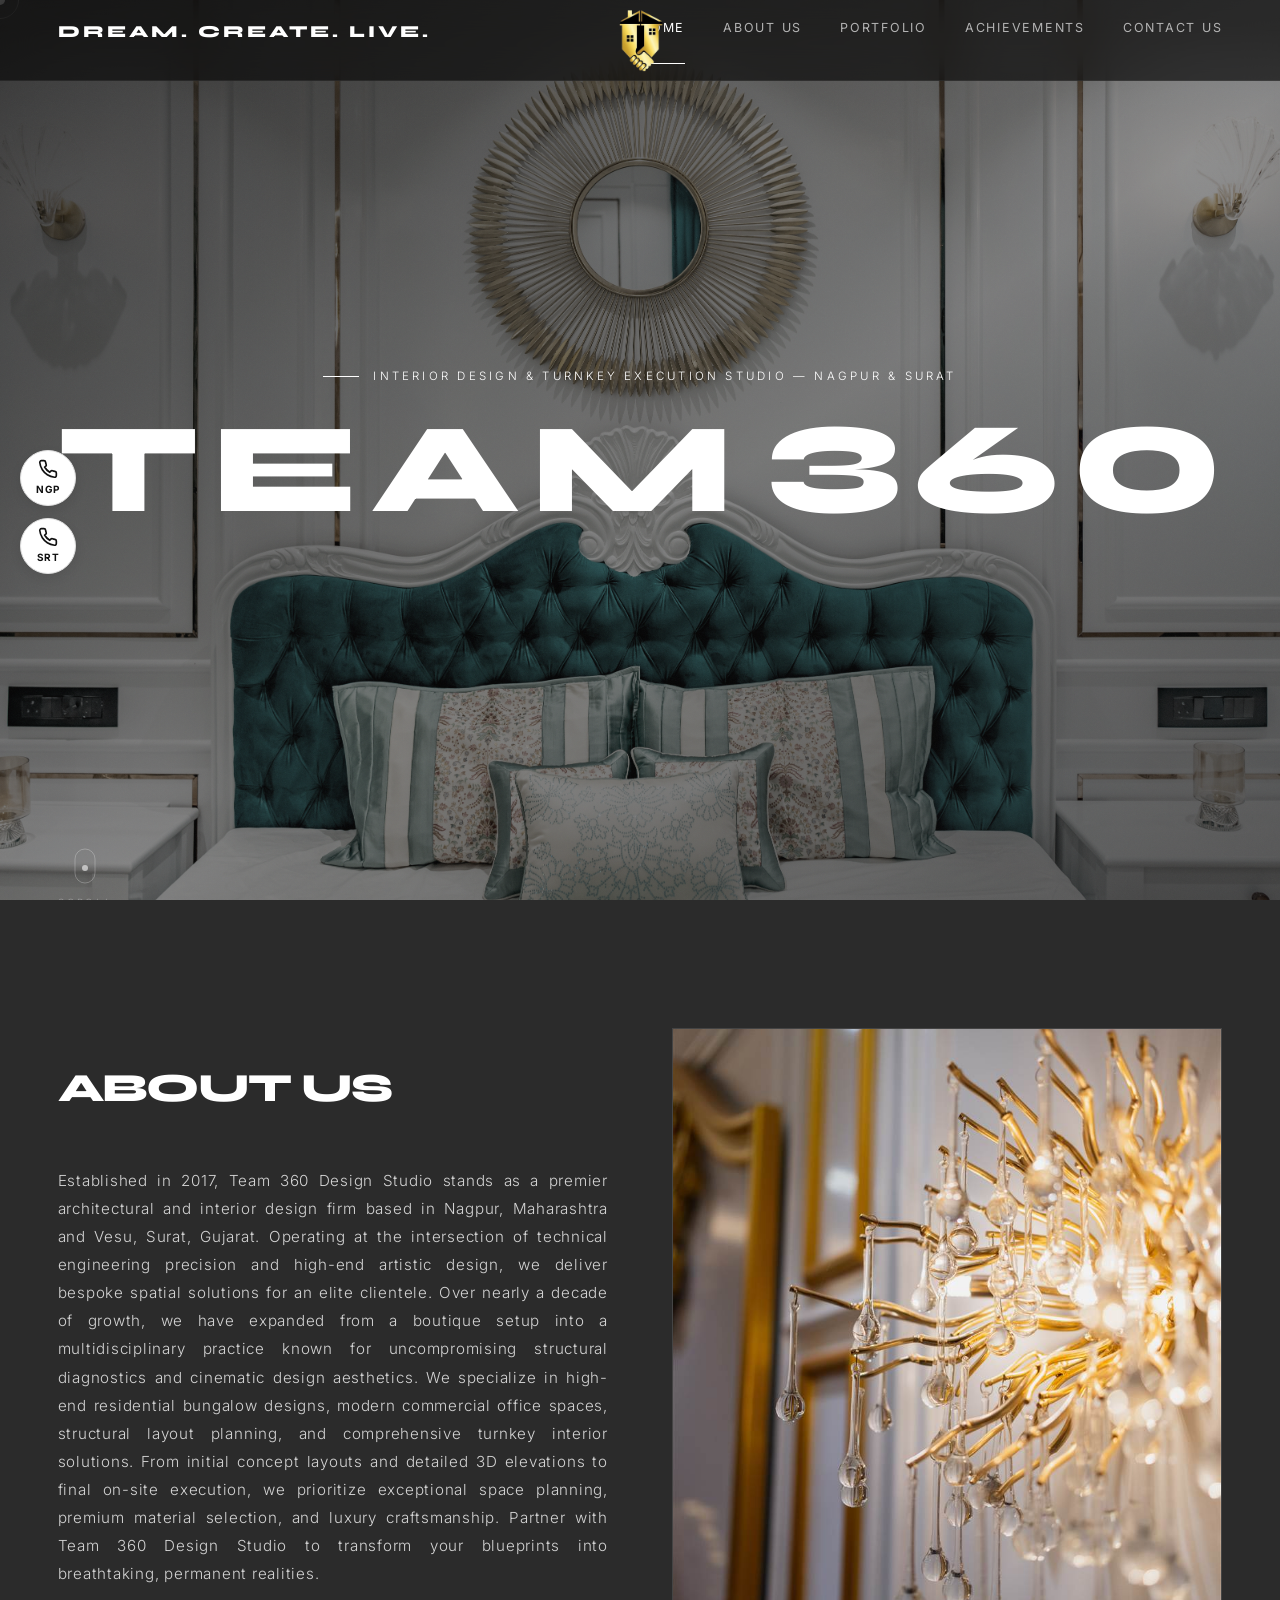
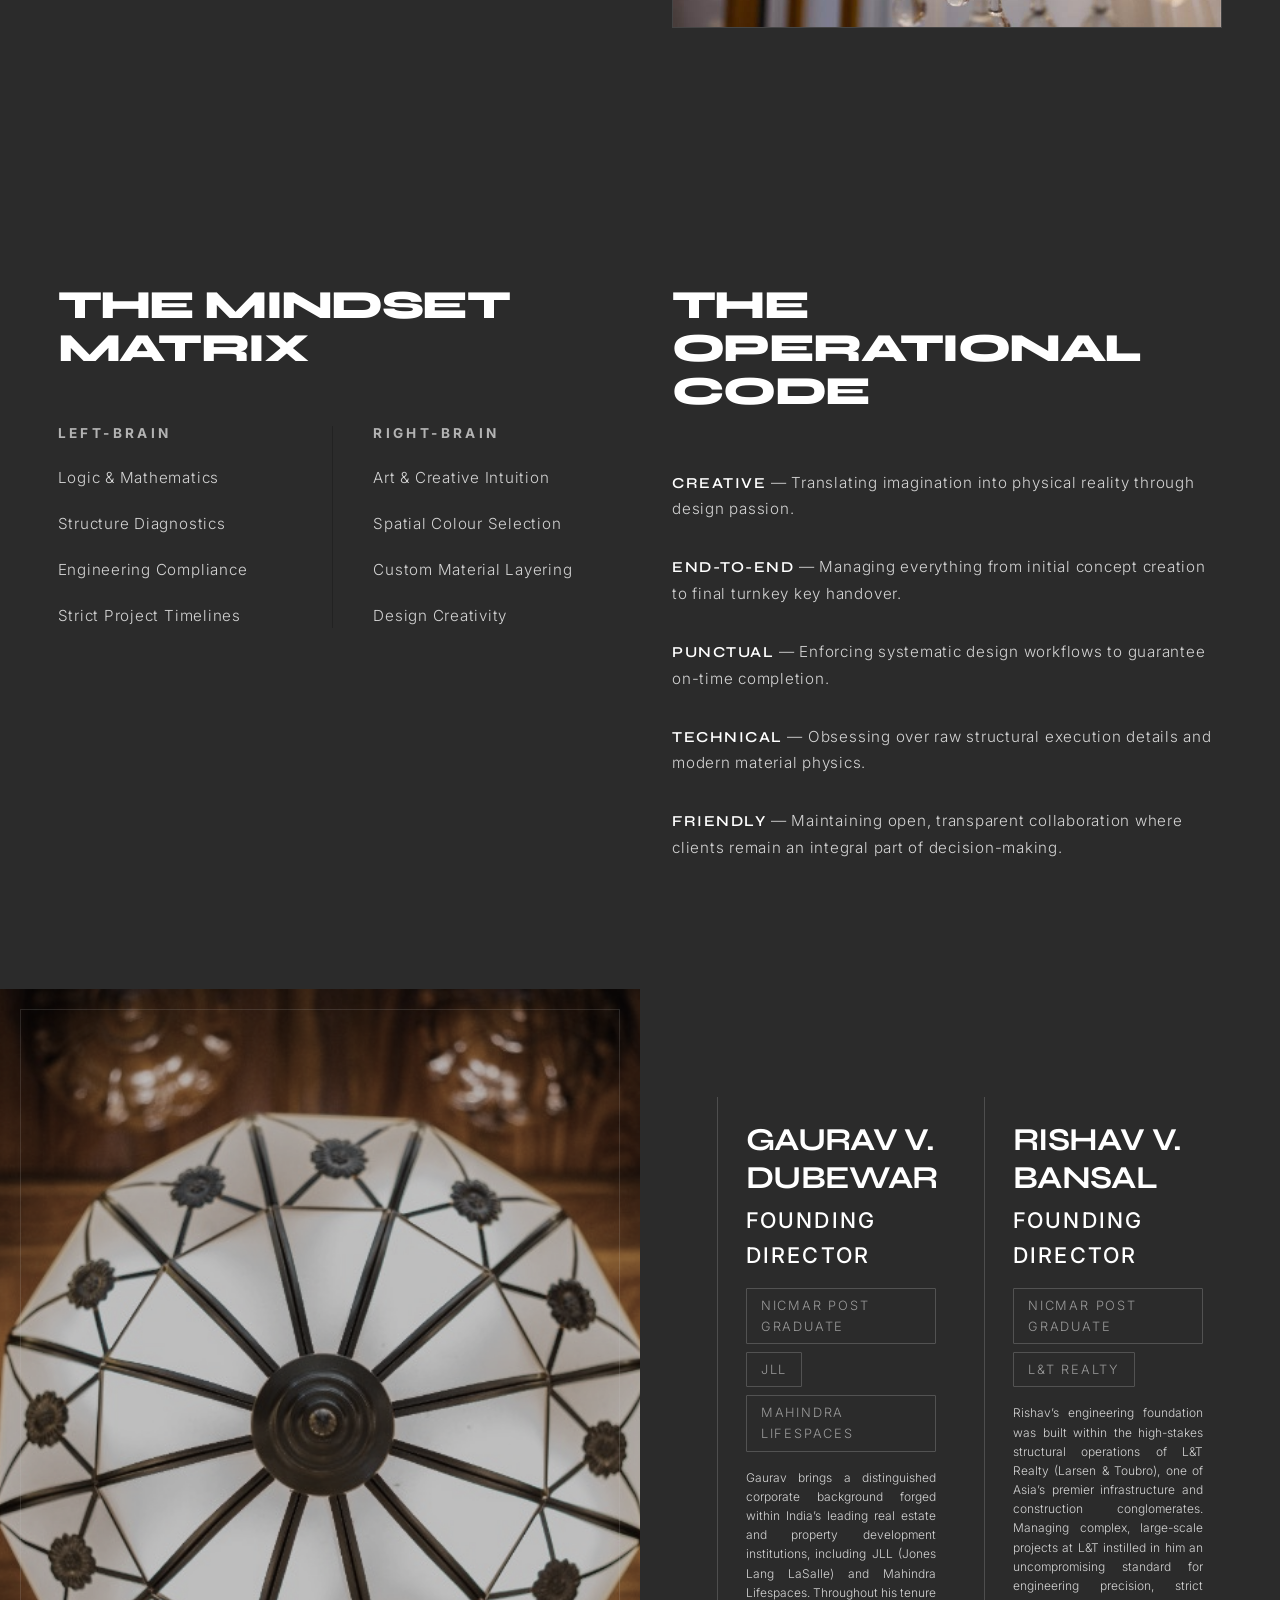
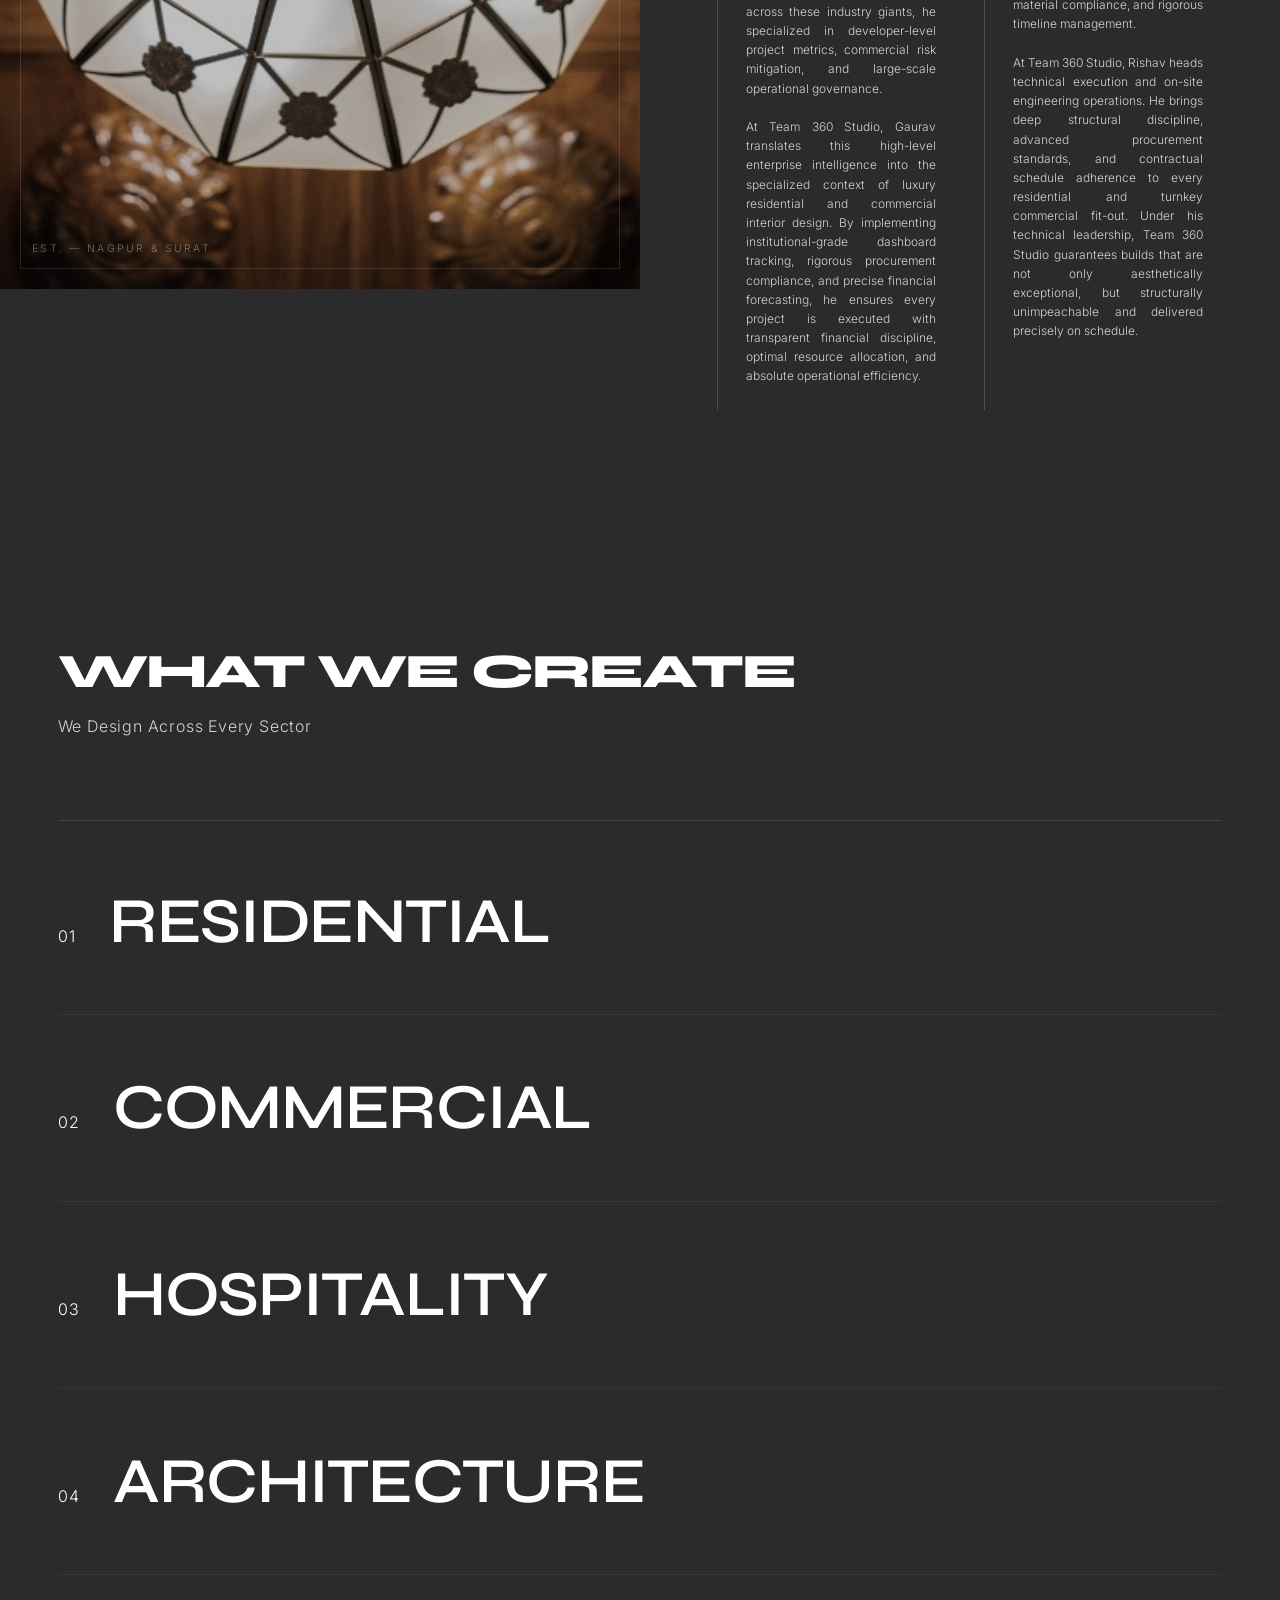
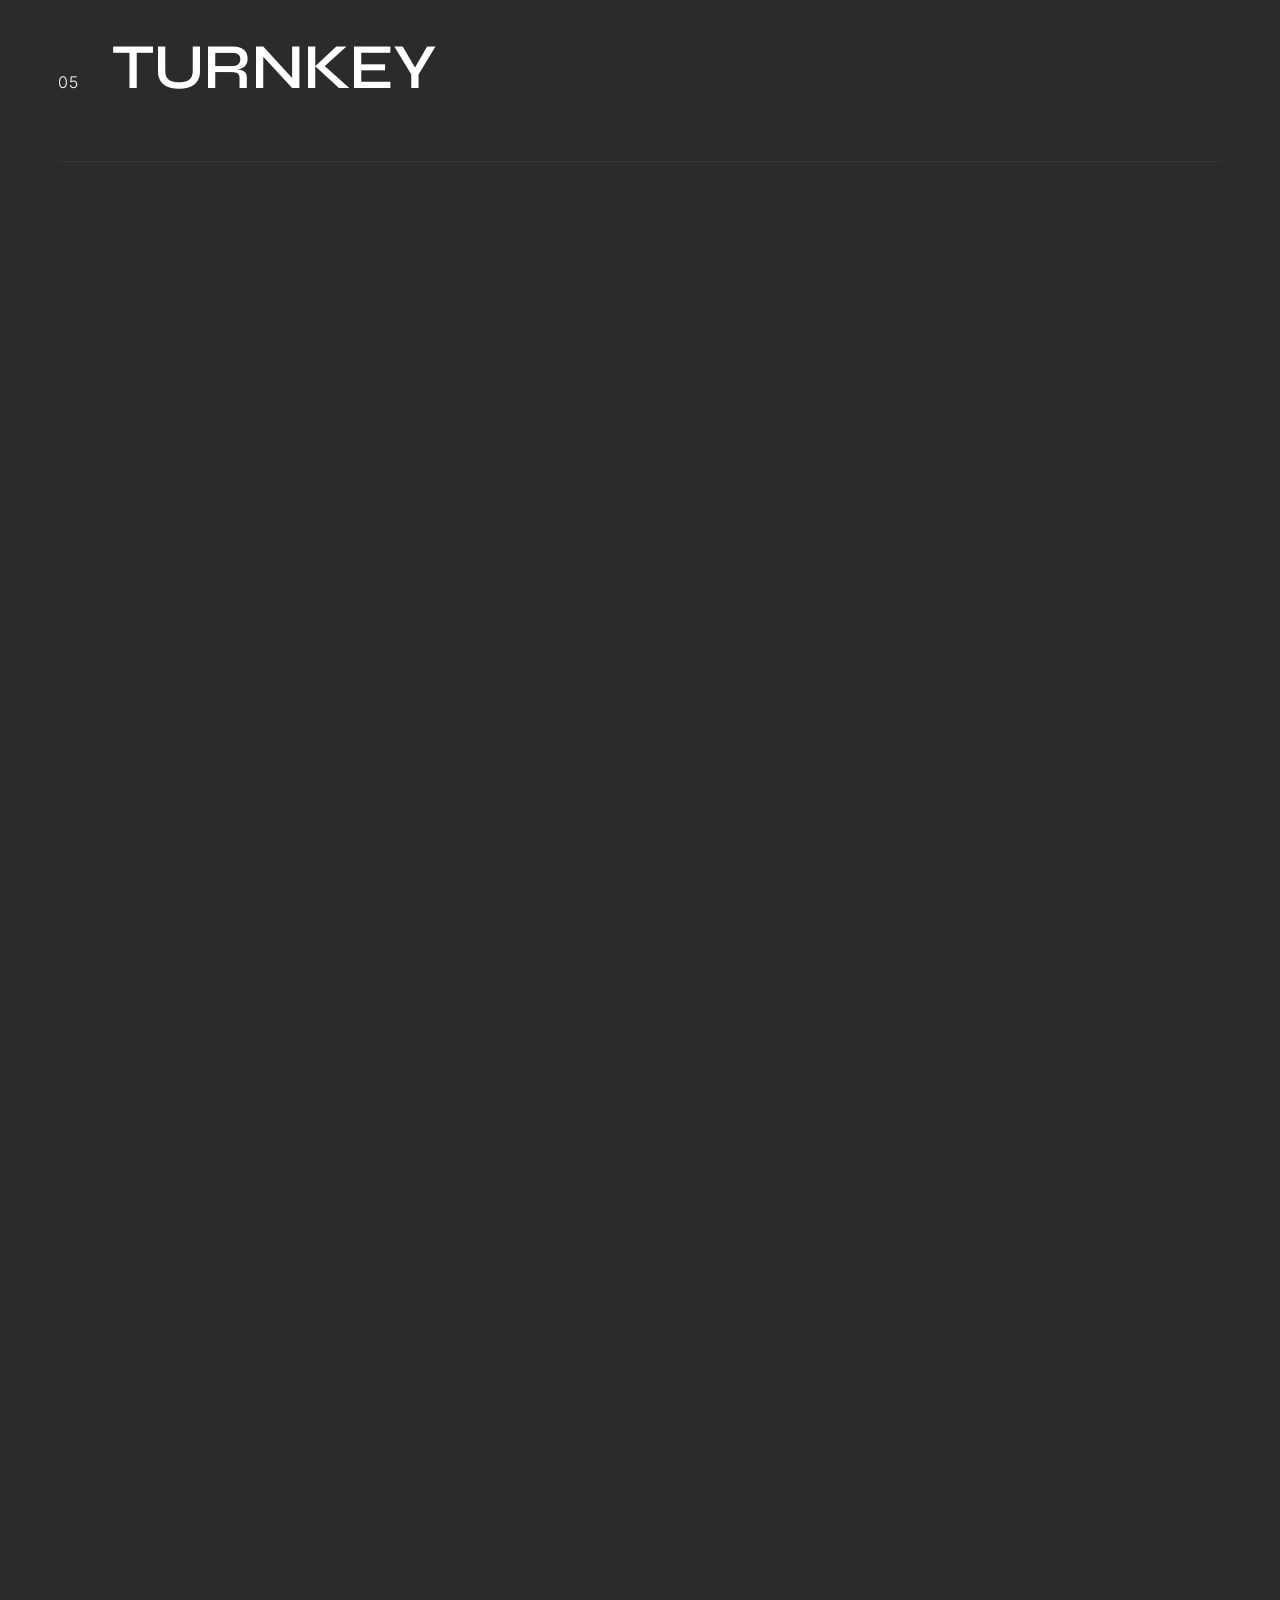
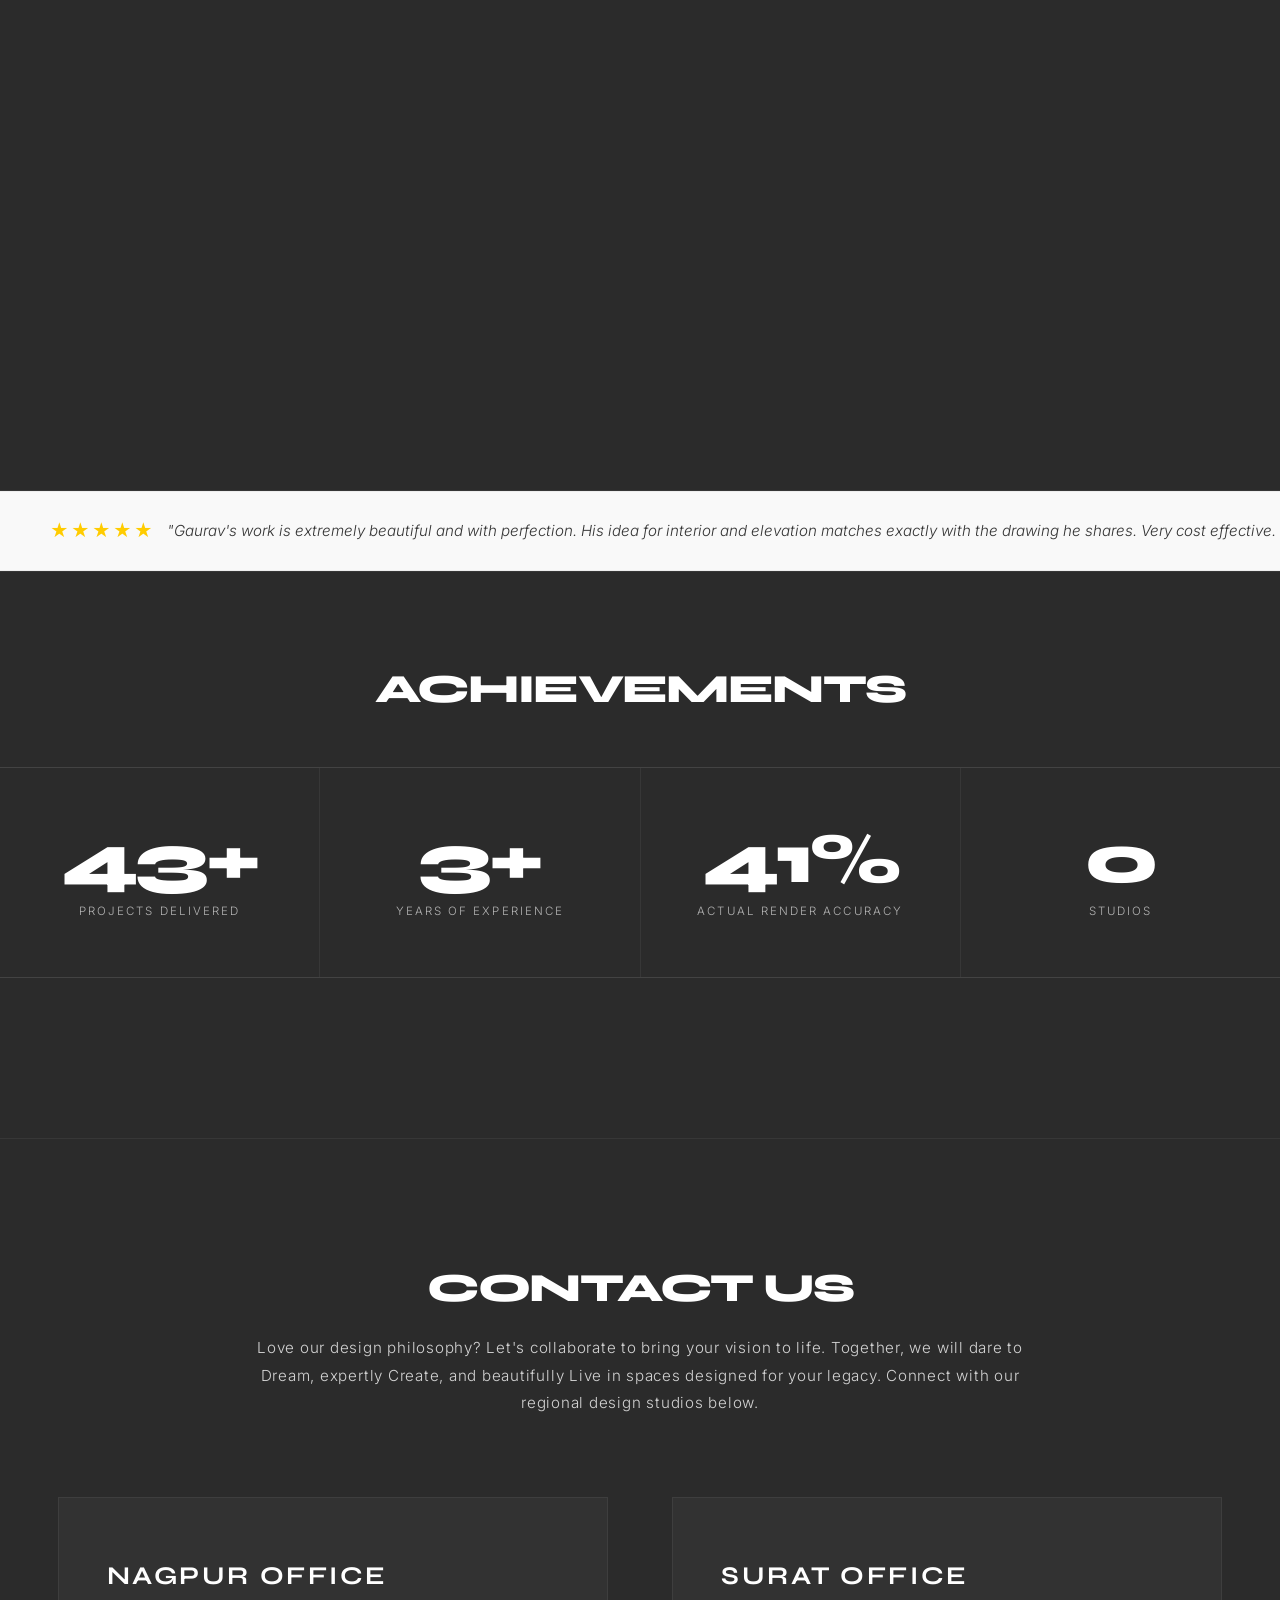
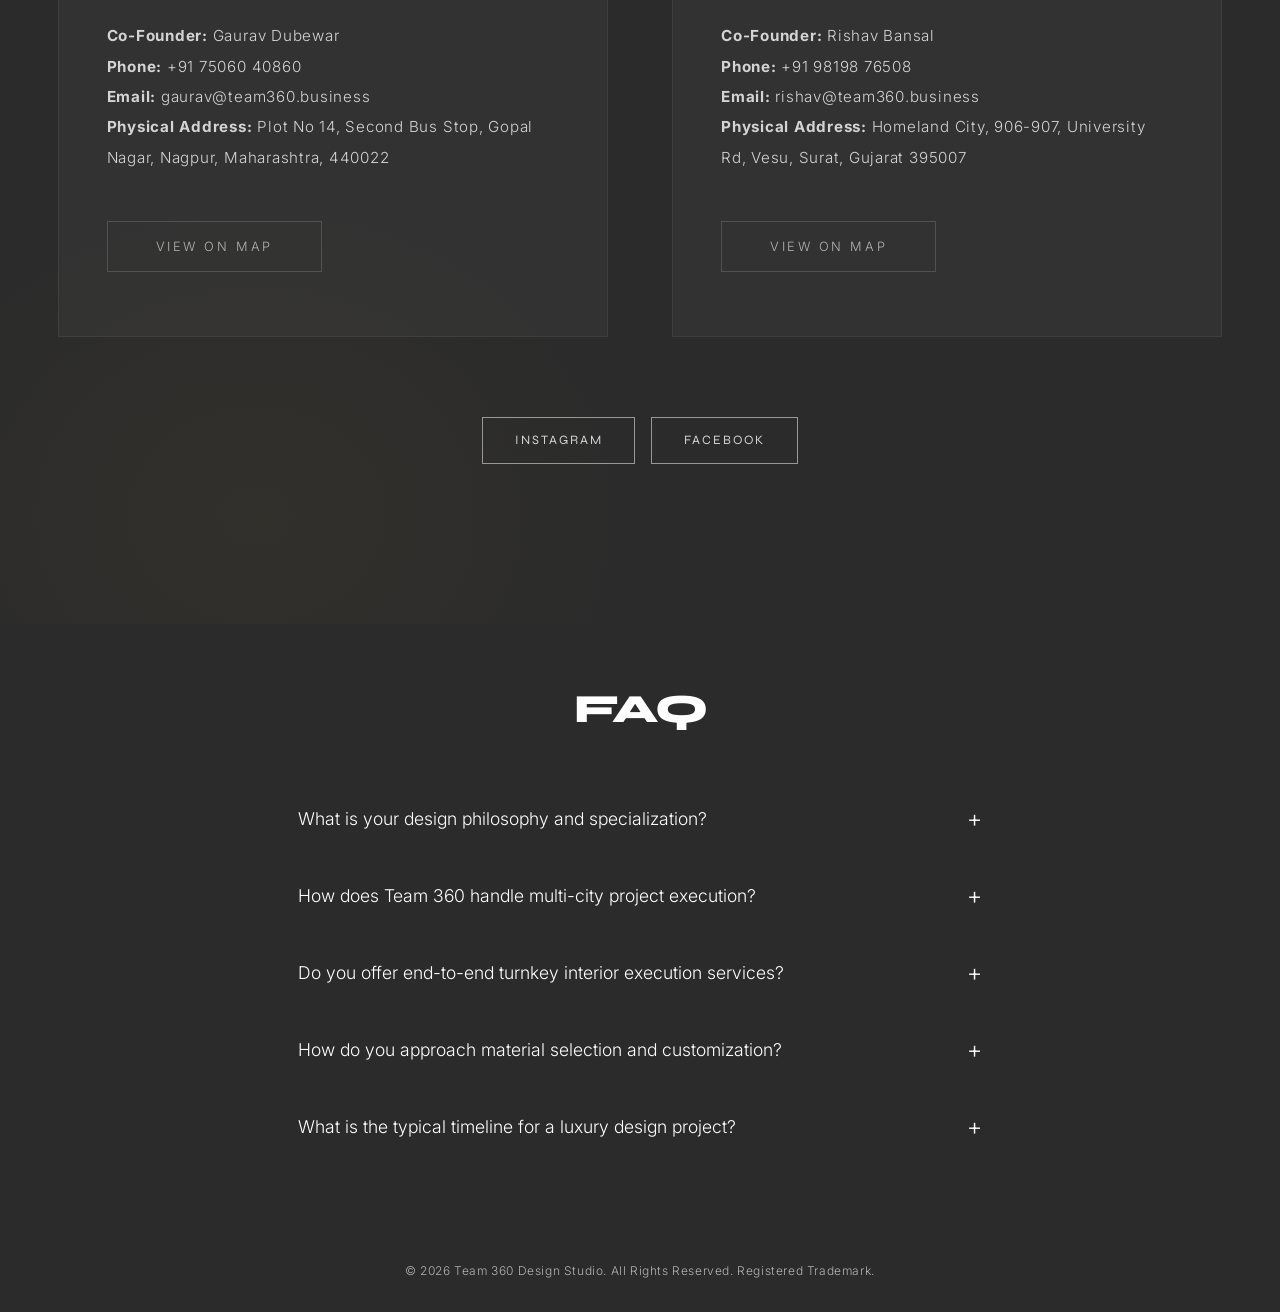
==== index.html @ f3fbc7bd "Fix modal image CSS class and add cache buster" ====
<!DOCTYPE html>
<html lang="en" class="lenis">
<head>
  <meta charset="UTF-8" />
  <meta name="viewport" content="width=device-width, initial-scale=1.0" />
  <meta name="description" content="Team 360 Turnkey Projects LLP — Premium interior design, design-build turnkey execution, and project management services in Nagpur and Surat. Dream. Create. Live." />
  <meta name="keywords" content="interior design Nagpur, turnkey projects Surat, luxury interiors, Team 360, design build, PMC services, NICMAR, JLL, Mahindra Lifespaces, L&T Realty" />
  <meta property="og:title" content="Team 360 Turnkey Projects LLP" />
  <meta property="og:description" content="Dream. Create. Live. — Premium interior design and turnkey execution studio. Nagpur & Surat." />
  <meta property="og:type" content="website" />
  <meta name="theme-color" content="#0A0A0A" />
  <title>Team 360 Turnkey Projects LLP — Dream. Create. Live.</title> 

  <!-- CSS -->
  <link rel="stylesheet" href="css/global.css" />
  <link rel="stylesheet" href="css/layout.css" />
  <link rel="stylesheet" href="css/animations.css" /> 

  <!-- Lenis Smooth Scroll CDN -->
  <script src="https://cdn.jsdelivr.net/npm/@studio-freight/lenis@1.0.42/dist/lenis.min.js"></script>
</head>
<body>

<!-- ==============================
     CUSTOM CURSOR
============================== -->
<div class="cursor-dot"  aria-hidden="true"></div>
<div class="cursor-ring" aria-hidden="true"></div>


<!-- ==============================
     GLOBAL NAV
============================== -->
<header id="main-nav" role="banner">
  <a href="index.html" class="nav-logo" aria-label="Team 360 Home" onclick="window.location.reload(); return false;">
    DREAM. CREATE. LIVE.
  </a>

  <a href="index.html" aria-label="Reload Home" onclick="window.location.reload(); return false;" style="position: absolute; left: 50%; top: 50%; transform: translate(-50%, -50%); height: calc(100% - 16px); display: block; z-index: 10;">
    <img src="assets/logo mian.png" alt="Team 360 Logo" style="height: 100%; width: auto; object-fit: contain;" />
  </a>

  <nav class="nav-links" role="navigation" aria-label="Primary Navigation">
    <a href="#hero" class="nav-link" data-section="hero">Home</a>
    <a href="#about-us-section" class="nav-link" aria-label="About Us" data-section="about">About Us</a>
    <a href="#portfolio" class="nav-link" data-section="portfolio">Portfolio</a>
    <a href="#achievements-awards" class="nav-link" data-section="achievements-awards">Achievements</a>
    <a href="#contact" class="nav-link" data-section="contact">Contact Us</a>
  </nav>

  <!-- Hamburger --> 
  <button class="hamburger" id="hamburger" aria-label="Toggle mobile menu" aria-expanded="false">
    <span></span>
    <span></span>
    <span></span>
  </button>
</header>

<!-- Mobile Menu Overlay -->
<div class="mobile-menu" id="mobile-menu" role="dialog" aria-label="Mobile Navigation" aria-modal="true">
  <a href="#about-us-section" class="mobile-nav-link">About Us</a>
  <a href="#portfolio" class="mobile-nav-link">Portfolio</a>
  <a href="#contact" class="mobile-nav-link">Contact Us</a>

  <div class="mobile-menu-footer">Dream · Create · Live · © 2025 Team 360 Turnkey Projects LLP</div>
</div>


<!-- ==============================
     SECTION 1: HERO
============================== -->
<section id="hero" aria-label="Hero">
  <div class="hero-bg noise-overlay" aria-hidden="true">
    <img
      src="./assets/Cinematrix Production CC-102 - Copy.jpg"
      alt="Luxury interior design showcase by Team 360"
      fetchpriority="high"
      style="object-fit: cover;"
    />
    <div class="hero-overlay"></div>
  </div>

  <div class="hero-content" style="display: flex; flex-direction: column; align-items: center; justify-content: center; text-align: center; width: 100%; height: 100%;">
    <p class="hero-tag hero-sub" style="justify-content: center; margin-bottom: 20px;">Interior Design &amp; Turnkey Execution Studio — Nagpur &amp; Surat</p>
    <h1 class="hero-title" style="display: flex; flex-direction: row; flex-wrap: nowrap; align-items: baseline; justify-content: center; gap: clamp(1rem, 3vw, 3rem); margin: 0; padding: 0; width: 100%; white-space: nowrap;">
      <span class="hero-line">TEAM</span>
      <span class="hero-line line-live">360</span>
    </h1>
  </div>

  <div class="hero-footer">

    <div class="scroll-indicator" aria-label="Scroll down">
      <svg width="22" height="36" viewBox="0 0 22 36" fill="none" xmlns="http://www.w3.org/2000/svg" aria-hidden="true">
        <rect x="1" y="1" width="20" height="34" rx="10" stroke="rgba(255,255,255,0.25)" stroke-width="1"/>
        <circle cx="11" cy="10" r="3" fill="rgba(220,220,220,0.75)">
          <animate attributeName="cy" values="10;22;10" dur="1.9s" repeatCount="indefinite" calcMode="spline" keySplines="0.4 0 0.2 1; 0.4 0 0.2 1"/>
        </circle>
      </svg>
      <span class="scroll-indicator-label">Scroll</span>
    </div>
  </div>
</section>



<!-- ==============================
     SECTION 1A: THE BLUEPRINT
============================== -->
<section id="about-us-section" class="blueprint-section fade-up" style="scroll-behavior: smooth;">
  <div class="blueprint-grid">
    <!-- Left Column: Narrative Prose -->
    <div class="blueprint-col text-col">
      <h2 class="ideology-header">ABOUT US</h2>
      <p class="blueprint-text" style="text-align: justify; margin: 0; padding: 0;">
        Established in 2017, Team 360 Design Studio stands as a premier architectural and interior design firm based in Nagpur, Maharashtra and Vesu, Surat, Gujarat. Operating at the intersection of technical engineering precision and high-end artistic design, we deliver bespoke spatial solutions for an elite clientele. Over nearly a decade of growth, we have expanded from a boutique setup into a multidisciplinary practice known for uncompromising structural diagnostics and cinematic design aesthetics. We specialize in high-end residential bungalow designs, modern commercial office spaces, structural layout planning, and comprehensive turnkey interior solutions. From initial concept layouts and detailed 3D elevations to final on-site execution, we prioritize exceptional space planning, premium material selection, and luxury craftsmanship. Partner with Team 360 Design Studio to transform your blueprints into breathtaking, permanent realities.
      </p>
    </div>

    <!-- Right Column: Featured Hero Architecture -->
    <div class="blueprint-col image-col fade-up fade-up-delay-1">
      <img src="assets/A9P03285.jpg" 
           onerror="this.onerror=null; this.src='team-360-fav-pic/A9P03285.jpg'; this.onerror=function(){this.onerror=null; this.src='A9P03285.jpg';};" 
           alt="Team 360 Design Studio Luxury Detail" 
           class="studio-profile-img ambient-breath about-us-img-element"
           style="width: 100%; height: 600px; object-fit: cover; display: block;" />
    </div>
  </div>
</section>

<!-- ==============================
     SECTION 2: MINDSET & CODE
============================== -->
<section id="ideology" class="ideology-section fade-up">
  <div class="ideology-grid">
    <!-- Left Column -->
    <div class="ideology-col">
      <h2 class="ideology-header">THE MINDSET MATRIX</h2>
      <div class="mindset-split">
        <div class="mindset-side">
          <h3 class="mindset-title">LEFT-BRAIN</h3>
          <ul class="mindset-list">
            <li>Logic &amp; Mathematics</li>
            <li>Structure Diagnostics</li>
            <li>Engineering Compliance</li>
            <li>Strict Project Timelines</li>
          </ul>
        </div>
        <div class="mindset-divider"></div>
        <div class="mindset-side">
          <h3 class="mindset-title">RIGHT-BRAIN</h3>
          <ul class="mindset-list">
            <li>Art &amp; Creative Intuition</li>
            <li>Spatial Colour Selection</li>
            <li>Custom Material Layering</li>
            <li>Design Creativity</li>
          </ul>
        </div>
      </div>
    </div>

    <!-- Right Column -->
    <div class="ideology-col">
      <h2 class="ideology-header">THE OPERATIONAL CODE</h2>
      <ul class="studio-code-list">
        <li>
          <strong>CREATIVE</strong> — Translating imagination into physical reality through design passion.
        </li>
        <li>
          <strong>END-TO-END</strong> — Managing everything from initial concept creation to final turnkey key handover.
        </li>
        <li>
          <strong>PUNCTUAL</strong> — Enforcing systematic design workflows to guarantee on-time completion.
        </li>
        <li>
          <strong>TECHNICAL</strong> — Obsessing over raw structural execution details and modern material physics.
        </li>
        <li>
          <strong>FRIENDLY</strong> — Maintaining open, transparent collaboration where clients remain an integral part of decision-making.
        </li>
      </ul>
    </div>
  </div>
</section>

<!-- ==============================
     SECTION 3: ABOUT US (FOUNDERS)
============================== -->
<section id="about" aria-label="About Team 360">
  <div class="about-grid">

    <!-- Left: Sticky Image -->
    <div class="about-left fade-up" aria-hidden="true">
      <img
        src="images/founder-portrait.jpg"
        alt="Team 360 Executive Portrait"
        style="width: 100%; height: 100%; object-fit: cover; display: block;"
        loading="lazy" decoding="async"
      />
      <div class="about-left-frame"></div>
      <div class="about-left-label">Est. — Nagpur &amp; Surat</div>
    </div>

    <!-- Right: Scrolling Content -->
    <div class="about-right">



      <!-- Founders -->
      <div class="founders-grid">
        <!-- Gaurav -->
        <div class="founder-card fade-up fade-up-delay-3">
          <h3>Gaurav V. Dubewar</h3>
          <div class="founder-title">Founding Director</div>
          <div class="founder-tags">
            <span class="founder-tag">NICMAR Post Graduate</span>
            <span class="founder-tag">JLL</span>
            <span class="founder-tag">Mahindra Lifespaces</span>
          </div>
          <p class="founder-desc" style="text-align: left; margin: 0; padding: 0; font-size: 12px;">
            Gaurav brings a distinguished corporate background forged within India’s leading real estate and property development institutions, including JLL (Jones Lang LaSalle) and Mahindra Lifespaces. Throughout his tenure across these industry giants, he specialized in developer-level project metrics, commercial risk mitigation, and large-scale operational governance.
            <br><br>
            At Team 360 Studio, Gaurav translates this high-level enterprise intelligence into the specialized context of luxury residential and commercial interior design. By implementing institutional-grade dashboard tracking, rigorous procurement compliance, and precise financial forecasting, he ensures every project is executed with transparent financial discipline, optimal resource allocation, and absolute operational efficiency.
          </p>
        </div>

        <!-- Rishav -->
        <div class="founder-card fade-up fade-up-delay-4">
          <h3>Rishav V. Bansal</h3>
          <div class="founder-title">Founding Director</div>
          <div class="founder-tags">
            <span class="founder-tag">NICMAR Post Graduate</span>
            <span class="founder-tag">L&amp;T Realty</span>
          </div>
          <p class="founder-desc" style="text-align: left; margin: 0; padding: 0; font-size: 12px;">
            Rishav’s engineering foundation was built within the high-stakes structural operations of L&amp;T Realty (Larsen &amp; Toubro), one of Asia’s premier infrastructure and construction conglomerates. Managing complex, large-scale projects at L&amp;T instilled in him an uncompromising standard for engineering precision, strict material compliance, and rigorous timeline management.
            <br><br>
            At Team 360 Studio, Rishav heads technical execution and on-site engineering operations. He brings deep structural discipline, advanced procurement standards, and contractual schedule adherence to every residential and turnkey commercial fit-out. Under his technical leadership, Team 360 Studio guarantees builds that are not only aesthetically exceptional, but structurally unimpeachable and delivered precisely on schedule.
          </p>
        </div>
      </div>

    </div><!-- /about-right -->
  </div><!-- /about-grid -->
</section>

<!-- ==============================
     SCREEN 3: WHAT WE CREATE
============================== -->
<section id="what-we-create" class="services-section fade-up">
  <div class="services-container">
    <div class="services-header">
      <h2 class="services-title">WHAT WE CREATE</h2>
      <p class="services-subtitle">We Design Across Every Sector</p>
    </div>
    
    <div class="services-grid">
      <div class="service-item fade-up">
        <div class="service-num">01</div>
        <div class="service-name">RESIDENTIAL</div>
      </div>
      <div class="service-item fade-up fade-up-delay-1">
        <div class="service-num">02</div>
        <div class="service-name">COMMERCIAL</div>
      </div>
      <div class="service-item fade-up fade-up-delay-2">
        <div class="service-num">03</div>
        <div class="service-name">HOSPITALITY</div>
      </div>
      <div class="service-item fade-up fade-up-delay-3">
        <div class="service-num">04</div>
        <div class="service-name">ARCHITECTURE</div>
      </div>
      <div class="service-item fade-up fade-up-delay-4">
        <div class="service-num">05</div>
        <div class="service-name">TURNKEY</div>
      </div>
    </div>
  </div>
</section>


<!-- ==============================
     SECTION 4: PORTFOLIO
============================== -->
<section id="portfolio" class="portfolio-category-section fade-up">
  <div class="portfolio-category-header">
    <h2 class="ideology-header" style="text-align: center; margin-bottom: 3rem;">PORTFOLIO</h2>
  </div>

  <!-- Residential Sub-category -->
  <div id="residential" class="portfolio-matrix-section" style="margin-bottom: 6rem; overflow: visible !important; touch-action: auto !important;">
    <h3 class="ideology-header" style="text-align: center; margin-bottom: 2rem; font-size: 1.5rem; letter-spacing: 0.2em; color: var(--color-text-sub);">RESIDENTIAL</h3>
    <div class="section-action-hint">tap to view full gallary</div>
    <div class="portfolio-category-wrapper residential-wrapper" style="overflow: visible !important; touch-action: auto !important;">
      <button class="nav-arrow res-arrow-left" aria-label="Scroll Left">&#10094;</button>
      <button class="nav-arrow res-arrow-right" aria-label="Scroll Right">&#10095;</button>
      <div class="portfolio-category-grid" style="display: block; padding: 20px;">
        <div class="category-cards-grid residential-track">
          <div class="category-card" data-category="Kitchen" role="button" tabindex="0">
            <div class="category-card-image" style="background-image: url('assets/kitchen/DSC00317 copy.jpg');"></div>
            <div class="category-card-bg"></div>
            <div class="category-card-content">
              <div class="category-heading">KITCHEN</div>
            </div>
          </div>
          <div class="category-card" data-category="living-room" role="button" tabindex="0">
            <div class="category-card-image" style="background-image: url('assets/living-room/DSC00153 copy.jpg');"></div>
            <div class="category-card-bg"></div>
            <div class="category-card-content">
              <div class="category-heading">LIVING ROOM</div>
            </div>
          </div>
          <div class="category-card" data-category="Bedroom" role="button" tabindex="0">
            <div class="category-card-image" style="background-image: url('assets/bedroom/DSC00543 copy.jpg');"></div>
            <div class="category-card-bg"></div>
            <div class="category-card-content">
              <div class="category-heading">BEDROOM</div>
            </div>
          </div>
          <div class="category-card" data-category="Bespoke Places" role="button" tabindex="0">
            <div class="category-card-image" style="background-image: url('assets/bespoke-spaces/A9P03091.jpg');"></div>
            <div class="category-card-bg"></div>
            <div class="category-card-content">
              <div class="category-heading">BESPOKE PLACES</div>
            </div>
          </div>
          <div class="category-card" data-category="dining-area" role="button" tabindex="0">
            <div class="category-card-image" style="background-image: url('assets/Cinematrix Production CC-72.jpg');"></div>
            <div class="category-card-bg"></div>
            <div class="category-card-content">
              <div class="category-heading">DINING AREA</div>
            </div>
          </div>
        </div>
      </div>
    </div>
  </div>

  <!-- Commercial Sub-category -->
  <div id="commercial" style="margin-bottom: 6rem; box-sizing: border-box;">
    <h3 class="ideology-header" style="text-align: center; margin-bottom: 2rem; font-size: 1.5rem; letter-spacing: 0.2em; color: var(--color-text-sub);">COMMERCIAL</h3>
    <div class="portfolio-category-wrapper commercial-wrapper" style="box-sizing: border-box;">
      <button class="nav-arrow com-arrow-left" aria-label="Scroll Left">&#10094;</button>
      <button class="nav-arrow com-arrow-right" aria-label="Scroll Right">&#10095;</button>
      <div class="commercial-spread commercial-scroll-track commercial-track">
        <div class="commercial-item">
          <img src="assets/Commercial/DSC02654 copy.jpg" loading="lazy" decoding="async" alt="Commercial Workspace Wide" class="portfolio-img-uncropped" data-fullsrc="assets/Commercial/DSC02654 copy.jpg">
        </div>
        <div class="commercial-item">
          <img src="assets/Commercial/DSC02749 copy.jpg" loading="lazy" decoding="async" alt="Commercial Detail" class="portfolio-img-uncropped" data-fullsrc="assets/Commercial/DSC02749 copy.jpg">
        </div>
        <div class="commercial-item">
          <img src="assets/Commercial/DSC02824 copy.jpg" loading="lazy" decoding="async" alt="Commercial Detail" class="portfolio-img-uncropped" data-fullsrc="assets/Commercial/DSC02824 copy.jpg">
        </div>
        <div class="commercial-item">
          <img src="assets/Commercial/DSC02845 copy.jpg" loading="lazy" decoding="async" alt="Commercial Workspace" class="portfolio-img-uncropped" data-fullsrc="assets/Commercial/DSC02845 copy.jpg">
        </div>
        <div class="commercial-item">
          <img src="assets/Commercial/DSC02881 copy.jpg" loading="lazy" decoding="async" alt="Commercial Workspace" class="portfolio-img-uncropped" data-fullsrc="assets/Commercial/DSC02881 copy.jpg">
        </div>
        <div class="commercial-item">
          <img src="assets/Commercial/DSC02951 copy.jpg" loading="lazy" decoding="async" alt="Commercial Workspace Wide" class="portfolio-img-uncropped" data-fullsrc="assets/Commercial/DSC02951 copy.jpg">
        </div>
        <div class="commercial-item">
          <img src="assets/Commercial/DSC02982 copy.jpg" loading="lazy" decoding="async" alt="Commercial Workspace" class="portfolio-img-uncropped" data-fullsrc="assets/Commercial/DSC02982 copy.jpg">
        </div>
        <div class="commercial-item">
          <img src="assets/Commercial/DSC02998 copy.jpg" loading="lazy" decoding="async" alt="Commercial Workspace" class="portfolio-img-uncropped" data-fullsrc="assets/Commercial/DSC02998 copy.jpg">
        </div>
        <div class="commercial-item">
          <img src="assets/Commercial/DSC03084 copy.jpg" loading="lazy" decoding="async" alt="Commercial Reception Wide" class="portfolio-img-uncropped" data-fullsrc="assets/Commercial/DSC03084 copy.jpg">
        </div>
        <div class="commercial-item image-square-wrapper">
          <img src="assets/Commercial/DSC07668.JPG" alt="Commercial Workspace Design" loading="lazy" decoding="async" class="portfolio-img-uncropped" data-fullsrc="assets/Commercial/DSC07668.JPG">
        </div>
        <div class="commercial-item image-square-wrapper">
          <img src="assets/Commercial/DSC07677.JPG" alt="Modern Commercial Office Interior" loading="lazy" decoding="async" class="portfolio-img-uncropped" data-fullsrc="assets/Commercial/DSC07677.JPG">
        </div>
        <div class="commercial-item image-square-wrapper">
          <img src="assets/Commercial/DSC07763.JPG" alt="Premium Corporate Space Layout" loading="lazy" decoding="async" class="portfolio-img-uncropped" data-fullsrc="assets/Commercial/DSC07763.JPG">
        </div>
        <div class="commercial-item image-square-wrapper">
          <img src="assets/Commercial/DSC07794.JPG" alt="Contemporary Office Styling Curation" loading="lazy" decoding="async" class="portfolio-img-uncropped" data-fullsrc="assets/Commercial/DSC07794.JPG">
        </div>
        <div class="commercial-item">
          <img src="assets/Commercial/DSC02627 copy.jpg" alt="Commercial Workspace" loading="lazy" decoding="async" class="portfolio-img-uncropped" data-fullsrc="assets/Commercial/DSC02627 copy.jpg">
        </div>
        <div class="commercial-item">
          <img src="assets/Commercial/DSC02902 copy.jpg" alt="Commercial Workspace" loading="lazy" decoding="async" class="portfolio-img-uncropped" data-fullsrc="assets/Commercial/DSC02902 copy.jpg">
        </div>
        <div class="commercial-item">
          <img src="assets/Commercial/DSC02967 copy.jpg" alt="Commercial Workspace" loading="lazy" decoding="async" class="portfolio-img-uncropped" data-fullsrc="assets/Commercial/DSC02967 copy.jpg">
        </div>
      </div>
    </div>
  </div>

  <!-- Hospitality Sub-category -->
  <div id="hospitality" class="portfolio-section-container" style="margin-bottom: 6rem; box-sizing: border-box;">
      <h3 class="ideology-header" style="text-align: center; margin-bottom: 2rem; font-size: 1.5rem; letter-spacing: 0.2em; color: var(--color-text-sub);">HOSPITALITY</h3>
      <div class="portfolio-category-wrapper commercial-wrapper" style="box-sizing: border-box;">
          <button class="nav-arrow com-arrow-left hosp-prev" aria-label="Scroll Left">&#10094;</button>
          <button class="nav-arrow com-arrow-right hosp-next" aria-label="Scroll Right">&#10095;</button>
          <div class="commercial-spread commercial-scroll-track commercial-track hospitality-track">
              <div class="commercial-item">
                  <img src="assets/Hospitality/WhatsApp Image 2026-03-06 at 6.55.07 PM.jpeg" loading="lazy" decoding="async" alt="Hospitality" class="portfolio-img-uncropped" data-fullsrc="assets/Hospitality/WhatsApp Image 2026-03-06 at 6.55.07 PM.jpeg">
              </div>
              <div class="commercial-item">
                  <img src="assets/Hospitality/WhatsApp Image 2026-03-06 at 6.57.06 PM (5).jpeg" loading="lazy" decoding="async" alt="Hospitality" class="portfolio-img-uncropped" data-fullsrc="assets/Hospitality/WhatsApp Image 2026-03-06 at 6.57.06 PM (5).jpeg">
              </div>
              <div class="commercial-item">
                  <img src="assets/Hospitality/WhatsApp Image 2026-03-06 at 8.04.13 PM (10).jpeg" loading="lazy" decoding="async" alt="Hospitality" class="portfolio-img-uncropped" data-fullsrc="assets/Hospitality/WhatsApp Image 2026-03-06 at 8.04.13 PM (10).jpeg">
              </div>
              <div class="commercial-item">
                  <img src="assets/Hospitality/WhatsApp Image 2026-03-06 at 8.04.13 PM (8).jpeg" loading="lazy" decoding="async" alt="Hospitality" class="portfolio-img-uncropped" data-fullsrc="assets/Hospitality/WhatsApp Image 2026-03-06 at 8.04.13 PM (8).jpeg">
              </div>
              <div class="commercial-item">
                  <img src="assets/Hospitality/WhatsApp Image 2026-03-07 at 11.52.52 AM (1).jpeg" loading="lazy" decoding="async" alt="Hospitality" class="portfolio-img-uncropped" data-fullsrc="assets/Hospitality/WhatsApp Image 2026-03-07 at 11.52.52 AM (1).jpeg">
              </div>
              <div class="commercial-item">
                  <img src="assets/Hospitality/WhatsApp Image 2026-03-09 at 2.03.46 PM.jpeg" loading="lazy" decoding="async" alt="Hospitality" class="portfolio-img-uncropped" data-fullsrc="assets/Hospitality/WhatsApp Image 2026-03-09 at 2.03.46 PM.jpeg">
              </div>
              <div class="commercial-item">
                  <img src="assets/Hospitality/WhatsApp Image 2026-03-09 at 2.03.52 PM.jpeg" loading="lazy" decoding="async" alt="Hospitality" class="portfolio-img-uncropped" data-fullsrc="assets/Hospitality/WhatsApp Image 2026-03-09 at 2.03.52 PM.jpeg">
              </div>
              <div class="commercial-item">
                  <img src="assets/Hospitality/WhatsApp Image 2026-03-09 at 2.03.53 PM.jpeg" loading="lazy" decoding="async" alt="Hospitality" class="portfolio-img-uncropped" data-fullsrc="assets/Hospitality/WhatsApp Image 2026-03-09 at 2.03.53 PM.jpeg">
              </div>
              <div class="commercial-item">
                  <img src="assets/Hospitality/WhatsApp Image 2026-07-15 at 5.19.39 PM.jpeg" loading="lazy" decoding="async" alt="Hospitality" class="portfolio-img-uncropped" data-fullsrc="assets/Hospitality/WhatsApp Image 2026-07-15 at 5.19.39 PM.jpeg">
              </div>
              <div class="commercial-item">
                  <img src="assets/Hospitality/WhatsApp Image 2026-07-15 at 5.20.20 PM (2).jpeg" loading="lazy" decoding="async" alt="Hospitality" class="portfolio-img-uncropped" data-fullsrc="assets/Hospitality/WhatsApp Image 2026-07-15 at 5.20.20 PM (2).jpeg">
              </div>
              <div class="commercial-item">
                  <img src="assets/Hospitality/WhatsApp Image 2026-07-15 at 5.20.49 PM (1).jpeg" loading="lazy" decoding="async" alt="Hospitality" class="portfolio-img-uncropped" data-fullsrc="assets/Hospitality/WhatsApp Image 2026-07-15 at 5.20.49 PM (1).jpeg">
              </div>
              <div class="commercial-item">
                  <img src="assets/Hospitality/WhatsApp Image 2026-07-15 at 5.21.37 PM (2).jpeg" loading="lazy" decoding="async" alt="Hospitality" class="portfolio-img-uncropped" data-fullsrc="assets/Hospitality/WhatsApp Image 2026-07-15 at 5.21.37 PM (2).jpeg">
              </div>
              <div class="commercial-item">
                  <img src="assets/Hospitality/WhatsApp Image 2026-07-15 at 5.22.20 PM.jpeg" loading="lazy" decoding="async" alt="Hospitality" class="portfolio-img-uncropped" data-fullsrc="assets/Hospitality/WhatsApp Image 2026-07-15 at 5.22.20 PM.jpeg">
              </div>
              <div class="commercial-item">
                  <img src="assets/Hospitality/WhatsApp Image 2026-07-15 at 5.29.26 PM (1).jpeg" loading="lazy" decoding="async" alt="Hospitality" class="portfolio-img-uncropped" data-fullsrc="assets/Hospitality/WhatsApp Image 2026-07-15 at 5.29.26 PM (1).jpeg">
              </div>
              <div class="commercial-item">
                  <img src="assets/Hospitality/WhatsApp Image 2026-07-15 at 5.31.59 PM.jpeg" loading="lazy" decoding="async" alt="Hospitality" class="portfolio-img-uncropped" data-fullsrc="assets/Hospitality/WhatsApp Image 2026-07-15 at 5.31.59 PM.jpeg">
              </div>
              <div class="commercial-item">
                  <img src="assets/Hospitality/WhatsApp Image 2026-07-15 at 5.32.29 PM.jpeg" loading="lazy" decoding="async" alt="Hospitality" class="portfolio-img-uncropped" data-fullsrc="assets/Hospitality/WhatsApp Image 2026-07-15 at 5.32.29 PM.jpeg">
              </div>
              <div class="commercial-item">
                  <img src="assets/Hospitality/WhatsApp Image 2026-07-15 at 5.37.35 PM.jpeg" loading="lazy" decoding="async" alt="Hospitality" class="portfolio-img-uncropped" data-fullsrc="assets/Hospitality/WhatsApp Image 2026-07-15 at 5.37.35 PM.jpeg">
              </div>
              <div class="commercial-item">
                  <img src="assets/Hospitality/WhatsApp Image 2026-07-15 at 5.38.41 PM.jpeg" loading="lazy" decoding="async" alt="Hospitality" class="portfolio-img-uncropped" data-fullsrc="assets/Hospitality/WhatsApp Image 2026-07-15 at 5.38.41 PM.jpeg">
              </div>
              <div class="commercial-item">
                  <img src="assets/Hospitality/WhatsApp Image 2026-07-15 at 5.39.52 PM (1).jpeg" loading="lazy" decoding="async" alt="Hospitality" class="portfolio-img-uncropped" data-fullsrc="assets/Hospitality/WhatsApp Image 2026-07-15 at 5.39.52 PM (1).jpeg">
              </div>
              <div class="commercial-item">
                  <img src="assets/Hospitality/WhatsApp Image 2026-07-15 at 5.39.52 PM.jpeg" loading="lazy" decoding="async" alt="Hospitality" class="portfolio-img-uncropped" data-fullsrc="assets/Hospitality/WhatsApp Image 2026-07-15 at 5.39.52 PM.jpeg">
              </div>
              <div class="commercial-item">
                  <img src="assets/Hospitality/WhatsApp Image 2026-07-15 at 5.40.19 PM.jpeg" loading="lazy" decoding="async" alt="Hospitality" class="portfolio-img-uncropped" data-fullsrc="assets/Hospitality/WhatsApp Image 2026-07-15 at 5.40.19 PM.jpeg">
              </div>
              <div class="commercial-item">
                  <img src="assets/Hospitality/WhatsApp Image 2026-07-15 at 5.40.21 PM.jpeg" loading="lazy" decoding="async" alt="Hospitality" class="portfolio-img-uncropped" data-fullsrc="assets/Hospitality/WhatsApp Image 2026-07-15 at 5.40.21 PM.jpeg">
              </div>
          </div>
      </div>
  </div>
</section>

<!-- ==============================
     SECTION 5: TESTIMONIAL TICKER
============================== -->
<section class="testimonial-ticker">
  <div class="ticker-track">
    <!-- Batch 1 -->
    <div class="ticker-item"><div class="stars">&#9733;&#9733;&#9733;&#9733;&#9733;</div><p>"Gaurav's work is extremely beautiful and with perfection. His idea for interior and elevation matches exactly with the drawing he shares. Very cost effective. Great going Team 360."</p><strong>- SARANG UPARE</strong></div>
    <div class="ticker-item"><div class="stars">&#9733;&#9733;&#9733;&#9733;&#9733;</div><p>"Superb creativity and timely delivery of project."</p><strong>- JMTS GROUP</strong></div>
    <div class="ticker-item"><div class="stars">&#9733;&#9733;&#9733;&#9733;&#9733;</div><p>"Nice to deal with Rishav Bansal. Highly professional experience."</p><strong>- VIPUL SHAH</strong></div>
    <div class="ticker-item"><div class="stars">&#9733;&#9733;&#9733;&#9733;&#9733;</div><p>"Awesum and very beautiful work done by Team 360... Great 5 plus rating!"</p><strong>- YOGESH KODWANI</strong></div>
    <div class="ticker-item"><div class="stars">&#9733;&#9733;&#9733;&#9733;&#9733;</div><strong>- HUZAIFA KAUKAWALA</strong></div>
    <div class="ticker-item"><div class="stars">&#9733;&#9733;&#9733;&#9733;&#9733;</div><strong>- JATIN AGRAWAL</strong></div>
    <div class="ticker-item"><div class="stars">&#9733;&#9733;&#9733;&#9733;&#9733;</div><strong>- SANJEEV BANSAL</strong></div>
    <div class="ticker-item"><div class="stars">&#9733;&#9733;&#9733;&#9733;&#9733;</div><strong>- MAIYU SAIYED</strong></div>
    <div class="ticker-item"><div class="stars">&#9733;&#9733;&#9733;&#9733;&#9733;</div><strong>- NAVIN TIKHE</strong></div>
    <div class="ticker-item"><div class="stars">&#9733;&#9733;&#9733;&#9733;&#9733;</div><strong>- RANJANA PAVANIPAGAR</strong></div>
    <div class="ticker-item"><div class="stars">&#9733;&#9733;&#9733;&#9733;&#9733;</div><strong>- BINAL GHANMARE</strong></div>
    <div class="ticker-item"><div class="stars">&#9733;&#9733;&#9733;&#9733;&#9733;</div><strong>- AMAR SINGH</strong></div>
    <div class="ticker-item"><div class="stars">&#9733;&#9733;&#9733;&#9733;&#9733;</div><strong>- PAVAN GIDWANI</strong></div>
    <div class="ticker-item"><div class="stars">&#9733;&#9733;&#9733;&#9733;&#9733;</div><strong>- RAHUL WATH</strong></div>
    <div class="ticker-item"><div class="stars">&#9733;&#9733;&#9733;&#9733;&#9733;</div><strong>- KIRAN TADGE</strong></div>
    <!-- Batch 2 (Duplicated for seamless loop) -->
    <div class="ticker-item"><div class="stars">&#9733;&#9733;&#9733;&#9733;&#9733;</div><p>"Gaurav's work is extremely beautiful and with perfection. His idea for interior and elevation matches exactly with the drawing he shares. Very cost effective. Great going Team 360."</p><strong>- SARANG UPARE</strong></div>
    <div class="ticker-item"><div class="stars">&#9733;&#9733;&#9733;&#9733;&#9733;</div><p>"Superb creativity and timely delivery of project."</p><strong>- JMTS GROUP</strong></div>
    <div class="ticker-item"><div class="stars">&#9733;&#9733;&#9733;&#9733;&#9733;</div><p>"Nice to deal with Rishav Bansal. Highly professional experience."</p><strong>- VIPUL SHAH</strong></div>
    <div class="ticker-item"><div class="stars">&#9733;&#9733;&#9733;&#9733;&#9733;</div><p>"Awesum and very beautiful work done by Team 360... Great 5 plus rating!"</p><strong>- YOGESH KODWANI</strong></div>
    <div class="ticker-item"><div class="stars">&#9733;&#9733;&#9733;&#9733;&#9733;</div><strong>- HUZAIFA KAUKAWALA</strong></div>
    <div class="ticker-item"><div class="stars">&#9733;&#9733;&#9733;&#9733;&#9733;</div><strong>- JATIN AGRAWAL</strong></div>
    <div class="ticker-item"><div class="stars">&#9733;&#9733;&#9733;&#9733;&#9733;</div><strong>- SANJEEV BANSAL</strong></div>
    <div class="ticker-item"><div class="stars">&#9733;&#9733;&#9733;&#9733;&#9733;</div><strong>- MAIYU SAIYED</strong></div>
    <div class="ticker-item"><div class="stars">&#9733;&#9733;&#9733;&#9733;&#9733;</div><strong>- NAVIN TIKHE</strong></div>
    <div class="ticker-item"><div class="stars">&#9733;&#9733;&#9733;&#9733;&#9733;</div><strong>- RANJANA PAVANIPAGAR</strong></div>
    <div class="ticker-item"><div class="stars">&#9733;&#9733;&#9733;&#9733;&#9733;</div><strong>- BINAL GHANMARE</strong></div>
    <div class="ticker-item"><div class="stars">&#9733;&#9733;&#9733;&#9733;&#9733;</div><strong>- AMAR SINGH</strong></div>
    <div class="ticker-item"><div class="stars">&#9733;&#9733;&#9733;&#9733;&#9733;</div><strong>- PAVAN GIDWANI</strong></div>
    <div class="ticker-item"><div class="stars">&#9733;&#9733;&#9733;&#9733;&#9733;</div><strong>- RAHUL WATH</strong></div>
    <div class="ticker-item"><div class="stars">&#9733;&#9733;&#9733;&#9733;&#9733;</div><strong>- KIRAN TADGE</strong></div>
  </div>
</section>

<!-- ==============================
     SECTION 6: ACHIEVEMENTS
============================== -->
<section id="achievements-awards" class="achievements-section fade-up" style="padding: 6rem 0; background-color: var(--color-bg); border-top: var(--border-subtle); overflow: hidden;">
  <div class="achievements-header" style="padding: 0 var(--container-pad); margin-bottom: 3rem; text-align: center;">
    <h2 class="ideology-header" style="margin-bottom: 0;">ACHIEVEMENTS</h2>
  </div>

  <!-- 4-Column Stats Grid -->
  <div class="stats-grid" style="display: grid; grid-template-columns: repeat(4, 1fr); gap: 1px; background: rgba(255,255,255,0.06); border-top: var(--border-subtle); border-bottom: var(--border-subtle); margin-bottom: 4rem;">
    <!-- Col 1 -->
    <div class="stat-item" style="background: var(--color-bg); padding: clamp(32px, 5vw, 56px) 24px; display: flex; flex-direction: column; align-items: center; justify-content: center;">
      <span class="stat-number count-up" data-target="99" data-suffix="+" style="margin-bottom: 8px;">0</span>
      <span class="stat-label" style="font-size: 0.72rem; letter-spacing: 0.18em; text-transform: uppercase; color: var(--color-text-dim); font-weight: 300; text-align: center;">Projects Delivered</span>
    </div>
    <!-- Col 2 -->
    <div class="stat-item" style="background: var(--color-bg); padding: clamp(32px, 5vw, 56px) 24px; display: flex; flex-direction: column; align-items: center; justify-content: center;">
      <span class="stat-number count-up" data-target="9" data-suffix="+" style="margin-bottom: 8px;">0</span>
      <span class="stat-label" style="font-size: 0.72rem; letter-spacing: 0.18em; text-transform: uppercase; color: var(--color-text-dim); font-weight: 300; text-align: center;">Years of Experience</span>
    </div>
    <!-- Col 3 -->
    <div class="stat-item" style="background: var(--color-bg); padding: clamp(32px, 5vw, 56px) 24px; display: flex; flex-direction: column; align-items: center; justify-content: center;">
      <span class="stat-number count-up" data-target="95" data-suffix="%" style="margin-bottom: 8px;">0</span>
      <span class="stat-label" style="font-size: 0.72rem; letter-spacing: 0.18em; text-transform: uppercase; color: var(--color-text-dim); font-weight: 300; text-align: center;">Actual Render Accuracy</span>
    </div>
    <!-- Col 4 -->
    <div class="stat-item" style="background: var(--color-bg); padding: clamp(32px, 5vw, 56px) 24px; display: flex; flex-direction: column; align-items: center; justify-content: center;">
      <span class="stat-number count-up" data-target="2" data-suffix="" style="margin-bottom: 8px;">0</span>
      <span class="stat-label" style="font-size: 0.72rem; letter-spacing: 0.18em; text-transform: uppercase; color: var(--color-text-dim); font-weight: 300; text-align: center;">Studios</span>
    </div>
  </div>

</section>

<!-- ==============================
     SECTION 7: CONTACT US
============================== -->
<section id="contact" class="fade-up" style="padding: 8rem 0; background-color: #2B2B2B; border-top: var(--border-subtle);">
  <div style="padding: 0 var(--container-pad); text-align: center; margin-bottom: 5rem;">
    <h2 class="ideology-header" style="margin-bottom: 1.5rem;">CONTACT US</h2>
    <p style="font-size: clamp(0.95rem, 1.1vw, 1.15rem); color: var(--color-text-sub); font-weight: 300; letter-spacing: 0.05em; max-width: 800px; margin: 0 auto; line-height: 1.8;">
      Love our design philosophy? Let's collaborate to bring your vision to life. Together, we will dare to Dream, expertly Create, and beautifully Live in spaces designed for your legacy. Connect with our regional design studios below.
    </p>
  </div>

  <div style="padding: 0 var(--container-pad); display: grid; grid-template-columns: repeat(2, 1fr); gap: 4rem;">
    <!-- Left Column: Nagpur Office -->
    <div style="background: rgba(255,255,255,0.03); padding: 4rem 3rem; border: var(--border-subtle); display: flex; flex-direction: column; gap: 1rem;">
      <h3 style="font-family: var(--font-heading); font-size: 1.6rem; color: #FFFFFF; text-transform: uppercase; letter-spacing: 0.1em; margin-bottom: 1rem;">Nagpur Office</h3>
      <div style="color: #D4D4D4; font-weight: 300; font-size: 0.95rem; line-height: 2; letter-spacing: 0.05em;">
        <strong>Co-Founder:</strong> Gaurav Dubewar<br>
        <strong>Phone:</strong> +91 75060 40860<br>
        <strong>Email:</strong> gaurav@team360.business<br>
        <strong>Physical Address:</strong> Plot No 14, Second Bus Stop, Gopal Nagar, Nagpur, Maharashtra, 440022
      </div>
      <div style="margin-top: 2rem;">
        <a href="https://www.google.com/maps/place/Team+360-+Interior+design+studio/@21.1166277,79.0496138,773m/data=!3m2!1e3!4b1!4m6!3m5!1s0x3bd4c1d2de6fb90b:0x5e5aa7540382763a!8m2!3d21.1166277!4d79.0521887!16s%2Fg%2F11rt_x6bj2?hl=en-GB&authuser=0&entry=ttu&g_ep=EgoyMDI2MDcwNi4wIKXMDSoASAFQAw%3D%3D" target="_blank" rel="noopener noreferrer" class="btn-see-more" style="display: inline-block;">VIEW ON MAP</a>
      </div>
    </div>

    <!-- Right Column: Surat Office -->
    <div style="background: rgba(255,255,255,0.03); padding: 4rem 3rem; border: var(--border-subtle); display: flex; flex-direction: column; gap: 1rem;">
      <h3 style="font-family: var(--font-heading); font-size: 1.6rem; color: #FFFFFF; text-transform: uppercase; letter-spacing: 0.1em; margin-bottom: 1rem;">Surat Office</h3>
      <div style="color: #D4D4D4; font-weight: 300; font-size: 0.95rem; line-height: 2; letter-spacing: 0.05em;">
        <strong>Co-Founder:</strong> Rishav Bansal<br>
        <strong>Phone:</strong> +91 98198 76508<br>
        <strong>Email:</strong> rishav@team360.business<br>
        <strong>Physical Address:</strong> Homeland City, 906-907, University Rd, Vesu, Surat, Gujarat 395007
      </div>
      <div style="margin-top: 2rem;">
        <a href="https://www.google.com/maps/place/Team+360+Turnkey+Projects+LLP/@21.1525587,72.7728191,773m/data=!3m2!1e3!4b1!4m6!3m5!1s0x3be04d895b6c3397:0xce001750439a63ce!8m2!3d21.1525537!4d72.775394!16s%2Fg%2F11g9g039jl?hl=en-GB&authuser=0&entry=ttu&g_ep=EgoyMDI2MDcwNi4wIKXMDSoASAFQAw%3D%3D" target="_blank" rel="noopener noreferrer" class="btn-see-more" style="display: inline-block;">VIEW ON MAP</a>
      </div>
    </div>
  </div>

  <div style="padding: 0 var(--container-pad); display: flex; justify-content: center; gap: 1rem; margin-top: 5rem; margin-bottom: 2rem;">
    <a href="https://www.instagram.com/team360designs/?hl=en" target="_blank" rel="noopener noreferrer" class="social-square" aria-label="Instagram">
      INSTAGRAM
    </a>
    <a href="https://www.facebook.com/100063660536025/about/" target="_blank" rel="noopener noreferrer" class="social-square" aria-label="Facebook">
      FACEBOOK
    </a>
  </div>
</section>

<!-- ==============================
     SECTION: FAQ
============================== -->
<section class="faq-section" id="faq" style="padding: 4rem 0; background-color: var(--color-bg);">
  <div class="container" style="max-width: 800px; margin: 0 auto; padding: 0 var(--container-pad);">
    <h2 class="ideology-header" style="text-align:center; margin-bottom: 3rem;">FAQ</h2>
    <div class="faq-accordion">
      
      <div class="faq-item">
        <button class="faq-toggle">What is your design philosophy and specialization? <span class="icon">+</span></button>
        <div class="faq-content">
          <p>We specialize in ultra-luxury residential spaces, premium turnkey corporate offices, and elite retail design concepts. Our philosophy focuses on merging high-end materials like curated stones and bespoke metal accents with functional luxury that scales seamlessly across major cities.</p>
        </div>
      </div>

      <div class="faq-item">
        <button class="faq-toggle">How does Team 360 handle multi-city project execution? <span class="icon">+</span></button>
        <div class="faq-content">
          <p>With our strategic design studios, we coordinate projects across multiple regional hubs. Our design blueprints, material curation, and vendor networks are highly synchronized, allowing us to maintain precise luxury execution and quality control across different territories.</p>
        </div>
      </div>

      <div class="faq-item">
        <button class="faq-toggle">Do you offer end-to-end turnkey interior execution services? <span class="icon">+</span></button>
        <div class="faq-content">
          <p>Yes, we specialize in comprehensive turnkey executions. We handle everything from the initial spatial concepts and architectural layouts to structural engineering, material sourcing, custom furniture manufacturing, and final physical handover.</p>
        </div>
      </div>

      <div class="faq-item">
        <button class="faq-toggle">How do you approach material selection and customization? <span class="icon">+</span></button>
        <div class="faq-content">
          <p>Every element is completely bespoke. We curate premium textures, unique veneers, custom architectural lighting fixtures, and imported marble. By collaborating with elite craftsmen, we develop unique bespoke furniture accents specifically tailored to each client's visual narrative.</p>
        </div>
      </div>

      <div class="faq-item">
        <button class="faq-toggle">What is the typical timeline for a luxury design project? <span class="icon">+</span></button>
        <div class="faq-content">
          <p>Timelines depend entirely on the physical footprint and complexity of the spatial layout. Concept visualization and design detailing typically take 4 to 6 weeks, while absolute structural turnkey execution ranges from 3 to 6 months for premium residential and commercial spaces.</p>
        </div>
      </div>
      
    </div>
  </div>
</section>

<!-- ==============================
     FOOTER
============================== -->
<footer style="background-color: var(--color-bg); padding-top: 2rem; padding-bottom: 2rem;">
  <div style="text-align: center; padding: 0 var(--container-pad); color: #B3B3B3; font-size: 0.75rem; font-weight: 300; letter-spacing: 0.05em;">
    &copy; 2026 Team 360 Design Studio. All Rights Reserved. Registered Trademark.
  </div>
</footer>

<!-- ==============================
     APP JAVASCRIPT
============================== -->
<script src="js/app.js?v=2" defer></script>

  <!-- Category Modal Mirror Overlay -->
  <div id="category-modal-overlay" class="modal-overlay" style="display: none;">
    <div class="modal-header">
      <span class="modal-title">Category</span>
      <span class="modal-close" aria-label="Close modal">&times;</span>
    </div>
    <div class="modal-body">
      <div class="modal-image-grid" id="modal-image-grid">
        <!-- Dynamic images injected here -->
      </div>
    </div>
  </div>

  <!-- Full-Screen Interactive Lightbox Preview Modal Overlay -->
  <div id="portfolio-lightbox" class="lightbox-overlay" style="display: none; position: fixed; top: 0; left: 0; width: 100%; height: 100%; background: rgba(0, 0, 0, 0.95); z-index: 99999; justify-content: center; align-items: center; cursor: zoom-out;">
    <span class="lightbox-close" style="position: absolute; top: 20px; right: 30px; color: #ffffff; font-size: 50px; font-weight: 200; cursor: pointer; user-select: none;">&times;</span>
    <img id="lightbox-target-img" src="" alt="Full Resolution Detail Preview" style="max-width: 95%; max-height: 90%; object-fit: contain; border-radius: 4px; box-shadow: 0 20px 60px rgba(0,0,0,0.75); transition: transform 0.3s ease, opacity 0.3s ease;">
  </div>
  <!-- Sticky Office Action Widget -->
  <div class="sticky-contact-widget">
    <!-- NGP Button (Desktop) -->
    <a href="https://wa.me/917506040860?text=Hi%20Team%20360%20Nagpur%2C%20I%20visited%20your%20portfolio%20and%20would%20like%20to%20discuss%20about%20interior%20project." target="_blank" class="office-btn desktop-link" aria-label="Contact Nagpur Studio">
      <svg width="20" height="20" viewBox="0 0 24 24" fill="none" stroke="#111" stroke-width="2"><path d="M22 16.92v3a2 2 0 0 1-2.18 2 19.79 19.79 0 0 1-8.63-3.07 19.5 19.5 0 0 1-6-6 19.79 19.79 0 0 1-3.07-8.67A2 2 0 0 1 4.11 2h3a2 2 0 0 1 2 1.72 12.84 12.84 0 0 0 .7 2.81 2 2 0 0 1-.45 2.11L8.09 9.91a16 16 0 0 0 6 6l1.27-1.27a2 2 0 0 1 2.11-.45 12.84 12.84 0 0 0 2.81.7A2 2 0 0 1 22 16.92z"></path></svg>
      <span class="office-label">NGP</span>
    </a>
    <!-- NGP Button (Mobile) -->
    <a href="tel:+917506040860" class="office-btn mobile-link" aria-label="Call Nagpur Studio">
      <svg width="20" height="20" viewBox="0 0 24 24" fill="none" stroke="#111" stroke-width="2"><path d="M22 16.92v3a2 2 0 0 1-2.18 2 19.79 19.79 0 0 1-8.63-3.07 19.5 19.5 0 0 1-6-6 19.79 19.79 0 0 1-3.07-8.67A2 2 0 0 1 4.11 2h3a2 2 0 0 1 2 1.72 12.84 12.84 0 0 0 .7 2.81 2 2 0 0 1-.45 2.11L8.09 9.91a16 16 0 0 0 6 6l1.27-1.27a2 2 0 0 1 2.11-.45 12.84 12.84 0 0 0 2.81.7A2 2 0 0 1 22 16.92z"></path></svg>
      <span class="office-label">NGP</span>
    </a>

    <!-- SRT Button (Desktop) -->
    <a href="https://wa.me/919819876508?text=Hi%20Team%20360%20Surat%2C%20I%20visited%20your%20portfolio%20and%20would%20like%20to%20discuss%20about%20interior%20project." target="_blank" class="office-btn desktop-link" aria-label="Contact Surat Studio">
      <svg width="20" height="20" viewBox="0 0 24 24" fill="none" stroke="#111" stroke-width="2"><path d="M22 16.92v3a2 2 0 0 1-2.18 2 19.79 19.79 0 0 1-8.63-3.07 19.5 19.5 0 0 1-6-6 19.79 19.79 0 0 1-3.07-8.67A2 2 0 0 1 4.11 2h3a2 2 0 0 1 2 1.72 12.84 12.84 0 0 0 .7 2.81 2 2 0 0 1-.45 2.11L8.09 9.91a16 16 0 0 0 6 6l1.27-1.27a2 2 0 0 1 2.11-.45 12.84 12.84 0 0 0 2.81.7A2 2 0 0 1 22 16.92z"></path></svg>
      <span class="office-label">SRT</span>
    </a>
    <!-- SRT Button (Mobile) -->
    <a href="tel:+919819876508" class="office-btn mobile-link" aria-label="Call Surat Studio">
      <svg width="20" height="20" viewBox="0 0 24 24" fill="none" stroke="#111" stroke-width="2"><path d="M22 16.92v3a2 2 0 0 1-2.18 2 19.79 19.79 0 0 1-8.63-3.07 19.5 19.5 0 0 1-6-6 19.79 19.79 0 0 1-3.07-8.67A2 2 0 0 1 4.11 2h3a2 2 0 0 1 2 1.72 12.84 12.84 0 0 0 .7 2.81 2 2 0 0 1-.45 2.11L8.09 9.91a16 16 0 0 0 6 6l1.27-1.27a2 2 0 0 1 2.11-.45 12.84 12.84 0 0 0 2.81.7A2 2 0 0 1 22 16.92z"></path></svg>
      <span class="office-label">SRT</span>
    </a>
  </div>
</body>
</html>
---- css/global.css ----
/* ============================================
   Team 360 Turnkey Projects LLP
   Global CSS Variables, Reset & Typography
   ============================================ */
@import url('https://fonts.googleapis.com/css2?family=Inter:ital,wght@0,300;0,400;0,500;0,600;1,300;1,400&family=Syne:wght@600;700;800&display=swap');

:root {
  /* --- Color System --- */
  --color-bg:           #2B2B2B;
  --color-bg-elevated:  #333333;

  /* Typography — Ultra-refined against matte charcoal */
  --color-text:         #FFFFFF;          /* Main headers & titles */
  --color-text-sub:     #D4D4D4;          /* Subheadings & primary body text */
  --color-text-dim:     #B3B3B3;          /* Secondary text */
  --color-text-muted:   rgba(179, 179, 179, 0.45); /* Tertiary / captions */
  --color-text-silver:  linear-gradient(90deg, #FFFFFF, #B3B3B3); /* Gradient metallic silver */

  /* Accent system */
  --color-accent:       #FFFFFF;          /* Pure Accent Light */
  --color-accent-dim:   rgba(255, 255, 255, 0.22);
  --color-accent-faint: rgba(255, 255, 255, 0.07);
  --color-success:      #32CD32;
  --color-error:        rgba(255, 70, 70, 0.85);

  /* --- Overlays --- */
  --color-overlay-light: rgba(10, 10, 10, 0.35);
  --color-overlay-mid:   rgba(10, 10, 10, 0.55);
  --color-overlay-dark:  rgba(0,   0,  0, 0.82);
  --glass-bg:            rgba(10, 10, 10, 0.68);
  --glass-bg-light:      rgba(18, 18, 18, 0.92);

  /* --- Animation Curves --- */
  --ease-cinematic: cubic-bezier(0.85, 0, 0.15, 1);
  --ease-magnetic:  cubic-bezier(0.25, 1, 0.5, 1);
  --ease-snappy:    cubic-bezier(0.6, 0.05, 0.01, 0.99);
  --ease-bounce:    cubic-bezier(0.34, 1.56, 0.64, 1);
  --ease-out-expo:  cubic-bezier(0.16, 1, 0.3, 1);

  /* --- Fonts --- */
  --font-heading: 'Syne',  sans-serif;
  --font-body:    'Inter', sans-serif;

  /* --- Spacing --- */
  --container-pad:    max(24px, 4.5vw);
  --section-pad-v:    clamp(80px, 12vh, 140px);
  --section-pad-v-sm: clamp(60px, 8vh, 100px);

  /* --- Borders --- */
  --border-subtle:  1px solid rgba(255, 255, 255, 0.06);
  --border-gold:    1px solid rgba(200, 200, 200, 0.18); /* renamed to silver value */
  --border-dim:     1px solid rgba(255, 255, 255, 0.10);
}

/* ===========================
   RESET & BASE
=========================== */
*, *::before, *::after {
  margin: 0;
  padding: 0;
  box-sizing: border-box;
}

html {
  scrollbar-width: none;
  scroll-behavior: auto; /* Lenis controls this */
}
html::-webkit-scrollbar { display: none; }

body {
  background-color: var(--color-bg);
  color: var(--color-text);
  font-family: var(--font-body);
  font-weight: 300;
  line-height: 1.65;
  overflow-x: hidden;
  -webkit-font-smoothing: antialiased;
  -moz-osx-font-smoothing: grayscale;
  cursor: none; /* custom cursor */
}

@media (hover: none) {
  body { cursor: auto; }
}

a {
  color: inherit;
  text-decoration: none;
}

ul, ol { list-style: none; }

button {
  background: none;
  border: none;
  color: inherit;
  cursor: none;
  font-family: inherit;
  font-size: inherit;
}

img {
  max-width: 100%;
  display: block;
}

/* ===========================
   TYPOGRAPHY SCALE
=========================== */
/* --- Main Headers & Titles: Ultra-refined off-white --- */
h1, h2, h3, h4, h5, h6 {
  font-family: var(--font-heading);
  color: var(--color-text);    /* #F4F4F4 off-white */
  text-transform: uppercase;
  letter-spacing: -0.04em;
  line-height: 1.08;
  font-weight: 700;
}

/* --- Body: Balanced white-gray --- */
body {
  color: var(--color-text-sub); /* #CCCCCC */
}

.text-massive { font-size: clamp(3.5rem, 9vw, 9.5rem); }
.text-huge    { font-size: clamp(2.5rem, 6vw,  6.5rem); }
.text-large   { font-size: clamp(2rem,   4vw,  4.5rem); }
.text-medium  { font-size: clamp(1.2rem, 2vw,  1.9rem); }
.text-body    { font-size: clamp(0.95rem, 1.1vw, 1.15rem); }
.text-small   { font-size: clamp(0.75rem, 0.85vw, 0.9rem); }
.text-label   { font-size: 0.72rem; letter-spacing: 0.28em; text-transform: uppercase; }

/* --- Color utilities --- */
.text-accent  { color: var(--color-accent); }
.text-dim     { color: var(--color-text-dim); }   /* #B3B3B3 metallic platinum */
.text-muted   { color: var(--color-text-muted); }

/* --- Metallic silver gradient text helper --- */
.text-silver {
  background: var(--color-text-silver);
  -webkit-background-clip: text;
  -webkit-text-fill-color: transparent;
  background-clip: text;
}

/* ===========================
   UTILITIES
=========================== */
.container {
  width: 100%;
  padding-left: var(--container-pad);
  padding-right: var(--container-pad);
}

.visually-hidden {
  position: absolute;
  width: 1px;
  height: 1px;
  padding: 0;
  margin: -1px;
  overflow: hidden;
  clip: rect(0,0,0,0);
  border: 0;
}

.silver-line {
  display: block;
  width: 48px;
  height: 1px;
  background: var(--color-accent); /* platinum silver */
}

/* ===========================
   LENIS SMOOTH SCROLL
=========================== */
html.lenis, html.lenis body { height: auto; }
.lenis.lenis-smooth          { scroll-behavior: auto !important; }
.lenis.lenis-stopped         { overflow: hidden; }
.lenis.lenis-scrolling       { cursor: none; }

.section-action-hint {
  font-size: 11px !important;
  font-weight: 500;
  text-transform: uppercase;
  letter-spacing: 0.12em;
  color: rgba(255, 255, 255, 0.6);
  margin-top: 4px;
  margin-bottom: 20px;
  text-align: center;
  display: block;
}
---- css/layout.css ----
/* ============================================================
   Team 360 Turnkey Projects LLP — layout.css
   All component layout, spacing, and responsive styles
   ============================================================ */

/* ===========================
   NAV / HEADER
=========================== */
#main-nav {
  position: fixed;
  top: 0;
  left: 0;
  right: 0;
  z-index: 999999 !important;
  padding: 18px var(--container-pad);
  display: flex;
  align-items: center;
  justify-content: space-between;
  background: var(--glass-bg);
  backdrop-filter: blur(16px) saturate(180%);
  -webkit-backdrop-filter: blur(16px) saturate(180%);
  border-bottom: var(--border-subtle);
  transition: transform 0.65s var(--ease-cinematic);
}

.nav-logo {
  font-family: var(--font-heading);
  font-size: 1.05rem;
  font-weight: 800;
  letter-spacing: 0.18em;
  color: var(--color-text);
  text-transform: uppercase;
  transition: opacity 0.3s ease;
}

.nav-logo:hover { opacity: 0.75; }


.nav-links {
  display: flex;
  gap: 38px;
  align-items: center;
}

.nav-link {
  font-family: var(--font-body);
  font-weight: 400;
  font-size: 0.78rem;
  letter-spacing: 0.14em;
  text-transform: uppercase;
  color: var(--color-text-dim);           /* #B3B3B3 metallic platinum */
  position: relative;
  transition: color 0.35s ease;
  display: inline-block;
}

.nav-link:hover { color: var(--color-text); }  /* #F4F4F4 off-white on hover */

.nav-link.active { color: var(--color-accent); }

/* Underline for nav links */
.nav-link:not(.nav-link-admin)::after {
  content: '';
  position: absolute;
  bottom: -2px;
  left: 0;
  width: 0;
  height: 1px;
  background: var(--color-accent);
  transition: width 0.4s var(--ease-cinematic);
}

.nav-link:not(.nav-link-admin):hover::after,
.nav-link:not(.nav-link-admin).active::after {
  width: 100%;
}

/* Dropdown Navigation */
.nav-dropdown {
  position: relative;
  display: inline-block;
}

.nav-dropdown-menu {
  position: absolute;
  top: 100%;
  left: 50%;
  transform: translateX(-50%) translateY(10px);
  min-width: 180px;
  background: var(--color-bg); /* Deep Charcoal #2B2B2B */
  border: var(--border-subtle);
  padding: 10px 0;
  display: flex;
  flex-direction: column;
  opacity: 0;
  visibility: hidden;
  transition: opacity 0.3s ease, transform 0.3s ease, visibility 0.3s ease;
  z-index: 1050;
  box-shadow: 0 10px 30px rgba(0, 0, 0, 0.5);
}

.nav-dropdown:hover .nav-dropdown-menu {
  opacity: 1;
  visibility: visible;
  transform: translateX(-50%) translateY(0);
}

.nav-dropdown-item {
  font-family: var(--font-body);
  font-weight: 400;
  font-size: 0.75rem;
  letter-spacing: 0.14em;
  text-transform: uppercase;
  color: var(--color-text-dim); /* Light Gray */
  padding: 12px 20px;
  text-align: center;
  transition: color 0.3s ease, background 0.3s ease;
}

.nav-dropdown-item:hover {
  color: var(--color-text); /* Crisp White */
  background: rgba(255, 255, 255, 0.05);
}

.nav-link-admin {
  font-size: 0.76rem;
  letter-spacing: 0.16em;
  padding: 8px 20px;
  border: var(--border-gold);
  color: var(--color-accent);
  border-radius: 1px;
  transition:
    background  0.45s var(--ease-cinematic),
    color       0.45s var(--ease-cinematic),
    box-shadow  0.45s ease;
}

.nav-link-admin:hover {
  background: var(--color-accent);
  color: var(--color-bg);
  box-shadow: 0 0 24px rgba(212,175,55,0.25);
}

/* Hamburger */
.hamburger {
  display: none;
  flex-direction: column;
  gap: 7px;
  cursor: none;
  z-index: 999999 !important;
  padding: 4px;
}

.hamburger span {
  display: block;
  width: 26px;
  height: 1px;
  background: var(--color-text);
  transition:
    transform 0.55s var(--ease-cinematic),
    opacity   0.4s ease,
    width     0.4s ease;
  transform-origin: center;
}

.hamburger.open span:nth-child(1) { transform: translateY(8px) rotate(45deg); }
.hamburger.open span:nth-child(2) { opacity: 0; width: 0; }
.hamburger.open span:nth-child(3) { transform: translateY(-8px) rotate(-45deg); }

/* Mobile Menu */
.mobile-menu {
  display: none;
  position: fixed;
  inset: 0;
  background: var(--color-bg);
  z-index: 999998 !important;
  flex-direction: column;
  justify-content: center;
  align-items: flex-start;
  padding: var(--container-pad);
  pointer-events: none;
  opacity: 0;
  transition: opacity 0.55s var(--ease-cinematic);
}

.mobile-menu::before {
  content: 'TEAM 360';
  position: absolute;
  top: 24px;
  left: var(--container-pad);
  font-family: var(--font-heading);
  font-size: 0.9rem;
  font-weight: 800;
  letter-spacing: 0.2em;
  color: var(--color-accent);
}

.mobile-menu.open {
  pointer-events: all;
  opacity: 1;
}

body:has(.mobile-menu.open) .sticky-contact-widget {
  display: none !important;
}

.mobile-nav-link {
  font-family: var(--font-heading);
  font-size: clamp(2.2rem, 8vw, 5rem);
  font-weight: 700;
  letter-spacing: -0.04em;
  text-transform: uppercase;
  padding: 10px 0;
  border-bottom: var(--border-subtle);
  width: 100%;
  color: var(--color-text-sub);           /* #CCCCCC white-gray */
  transition: color 0.3s ease;
  line-height: 1.15;
}

.mobile-nav-link:hover { color: var(--color-accent); }

.mobile-menu-footer {
  position: absolute;
  bottom: 36px;
  left: var(--container-pad);
  font-size: 0.68rem;
  letter-spacing: 0.12em;
  color: var(--color-text-muted);         /* ultra-dim metallic */
  text-transform: uppercase;
}

/* ===========================
   SECTION LABEL
=========================== */
.section-label {
  font-size: 0.7rem;
  letter-spacing: 0.32em;
  text-transform: uppercase;
  color: var(--color-accent);
  display: flex;
  align-items: center;
  gap: 14px;
  margin-bottom: 18px;
}

.section-label::before {
  content: '';
  display: inline-block;
  width: 28px;
  height: 1px;
  background: var(--color-accent);
  flex-shrink: 0;
}

/* ===========================
   HERO
=========================== */
#hero {
  position: relative;
  height: 100svh;
  min-height: 620px;
  display: flex;
  flex-direction: column;
  justify-content: center;
  align-items: flex-start;
  overflow: hidden;
}

.hero-bg {
  position: absolute;
  inset: 0;
  z-index: 0;
}

.hero-bg img {
  width: 100%;
  height: 100%;
  object-fit: cover;
  filter: saturate(0.45) brightness(0.9);
  transform: scale(1.04);
  transition: transform 12s ease;
}

#hero:hover .hero-bg img {
  transform: scale(1.0);
}

.hero-overlay {
  position: absolute;
  inset: 0;
  background: linear-gradient(
    145deg,
    rgba(10,10,10,0.80) 0%,
    rgba(10,10,10,0.40) 55%,
    rgba(10,10,10,0.65) 100%
  );
  z-index: 1;
}

.hero-content {
  position: relative;
  z-index: 50;   /* Fix: layered cleanly above all backdrop containers */
  padding: 0 var(--container-pad);
  width: 100%;
}

.hero-tag {
  font-size: 0.72rem;
  letter-spacing: 0.28em;
  text-transform: uppercase;
  color: var(--color-accent);
  margin-bottom: 30px;
  display: flex;
  align-items: center;
  gap: 14px;
}

.hero-tag::before {
  content: '';
  width: 36px;
  height: 1px;
  background: var(--color-accent);
  flex-shrink: 0;
}

.hero-title {
  display: flex !important;
  align-items: baseline !important;
  justify-content: center;
  font-variant-numeric: lining-nums !important;
  -webkit-font-smoothing: antialiased;
  -moz-osx-font-smoothing: grayscale;
  font-size: clamp(3.5rem, 10vw, 12rem);
  font-family: var(--font-heading);
  font-weight: 800;
  letter-spacing: 0.1em;
  line-height: 1;
  text-transform: uppercase;
  color: #ffffff;
  mix-blend-mode: difference;
  will-change: transform, mix-blend-mode;
  z-index: 10;
  white-space: nowrap;
}

.hero-title .line-create {
  font-style: italic;
  color: rgba(255,255,255,0.12);
  -webkit-text-stroke: 1px rgba(255,255,255,0.38);
}

.hero-title .line-live {
  color: var(--color-accent);
}

.hero-footer {
  position: absolute;
  bottom: -10px;
  left: var(--container-pad);
  right: var(--container-pad);
  z-index: 50;   /* Fix: stays above animated hero backdrop */
  display: flex;
  justify-content: space-between;
  align-items: flex-end;
}

.hero-caption {
  font-size: 0.83rem;
  color: var(--color-text-dim);           /* #B3B3B3 metallic platinum */
  letter-spacing: 0.06em;
  max-width: 300px;
  line-height: 1.75;
}

.scroll-indicator {
  display: flex;
  flex-direction: column;
  align-items: center;
  gap: 10px;
  color: rgba(255,255,255,0.35);
}

.scroll-indicator-label {
  font-size: 0.62rem;
  letter-spacing: 0.28em;
  text-transform: uppercase;
}

/* ===========================
   PILLARS BAR
=========================== */
#pillars {
  padding: 0 var(--container-pad);
  border-bottom: var(--border-subtle);
  display: grid;
  grid-template-columns: repeat(4, 1fr);
  gap: 1px;
  background: rgba(255,255,255,0.06);
}

.pillar-item {
  background: var(--color-bg);
  padding: clamp(24px, 4vw, 40px) clamp(20px, 3vw, 32px);
  text-align: left;
}

.pillar-num {
  font-family: var(--font-heading);
  font-size: 0.68rem;
  letter-spacing: 0.28em;
  color: var(--color-accent);
  margin-bottom: 14px;
}

.pillar-title {
  font-family: var(--font-heading);
  font-size: clamp(0.95rem, 1.3vw, 1.3rem);
  letter-spacing: -0.02em;
  margin-bottom: 10px;
  line-height: 1.25;
}

.pillar-desc {
  font-size: 0.8rem;
  color: var(--color-text-dim);           /* #B3B3B3 */
  line-height: 1.75;
  font-style: italic;
}

/* ===========================
   ABOUT
=========================== */
#about {
  padding: 0;
  overflow: hidden;
}

.about-grid {
  display: grid;
  grid-template-columns: 1fr 1fr;
  min-height: 100vh;
}

.about-left {
  position: sticky;
  top: 0;
  height: 100vh;
  overflow: hidden;
}

.about-left img {
  width: 100%;
  height: 100%;
  object-fit: cover;
  filter: saturate(0.5) brightness(0.8);
  transform: scale(1.05);
  transition: transform 8s ease;
}

.about-left:hover img {
  transform: scale(1.0);
}

.about-left-frame {
  position: absolute;
  inset: 20px;
  border: 1px solid rgba(200, 200, 200, 0.16);  /* platinum silver frame */
  pointer-events: none;
  z-index: 2;
}

.about-left-label {
  position: absolute;
  bottom: 32px;
  left: 32px;
  z-index: 3;
  font-size: 0.65rem;
  letter-spacing: 0.22em;
  text-transform: uppercase;
  color: rgba(200, 200, 200, 0.5);  /* platinum silver label */
}

.about-right {
  padding: clamp(80px, 12vh, 140px) clamp(36px, 6vw, 90px);
  display: flex;
  flex-direction: column;
  gap: 64px;
}

/* ===========================
   THE BLUEPRINT (NARRATIVE)
=========================== */
.blueprint-section {
  padding: 8rem 0;
  width: 100%;
}

.blueprint-grid {
  display: grid;
  grid-template-columns: repeat(2, 1fr);
  gap: 4rem;
  align-items: center;
  padding: 0 var(--container-pad);
}

.blueprint-text {
  font-family: var(--font-body);
  font-size: clamp(0.95rem, 1.1vw, 1.15rem);
  color: var(--color-text-sub); /* #CCCCCC */
  font-weight: 300;
  letter-spacing: 0.05em;
  line-height: 1.85;
  text-align: justify;
}

.studio-profile-img {
  width: 100%;
  height: 600px;
  object-fit: cover;
  border-radius: 0;
  border: 1px solid rgba(200, 200, 200, 0.16); /* razor-thin metallic frame */
}

/* ===========================
   IDEOLOGY / MINDSET MATRIX (50/50 GRID)
=========================== */
.ideology-section {
  padding: 8rem 0;
  width: 100%;
}

.ideology-grid {
  display: grid;
  grid-template-columns: repeat(2, 1fr);
  gap: 4rem;
  align-items: start;
  padding: 0 var(--container-pad);
}

.ideology-header {
  font-family: var(--font-heading);
  font-size: clamp(1.8rem, 3.5vw, 2.5rem);
  letter-spacing: -0.04em;
  color: var(--color-text); /* Off-White (#F4F4F4) */
  margin-bottom: 3.5rem;
  font-weight: 800;
  text-transform: uppercase;
}

.ideology-col {
  display: flex;
  flex-direction: column;
}

/* Mindset Matrix */
.mindset-split {
  display: grid;
  grid-template-columns: 1fr 1px 1fr;
  gap: 2.5rem;
  align-items: start;
}

.mindset-divider {
  background: #222222; /* low-contrast gray */
  width: 1px;
  height: 100%;
}

.mindset-title {
  font-family: var(--font-body);
  font-size: 0.85rem;
  letter-spacing: 0.25em;
  color: var(--color-text-dim);
  text-transform: uppercase;
  margin-bottom: 1.5rem;
}

.mindset-list, .studio-code-list {
  list-style: none;
  padding: 0;
  margin: 0;
  display: flex;
  flex-direction: column;
  gap: 1.25rem;
}

.mindset-list li, .studio-code-list li {
  font-family: var(--font-body);
  font-size: clamp(0.95rem, 1vw, 1.1rem);
  color: var(--color-text-sub); /* White-Gray (#CCCCCC) */
  font-weight: 300;
  letter-spacing: 0.05em;
  line-height: 1.7;
}

.studio-code-list {
  gap: 2rem;
}

.studio-code-list li strong {
  font-family: var(--font-heading);
  color: var(--color-text); /* Off-White (#F4F4F4) */
  letter-spacing: 0.1em;
  font-weight: 600;
  text-transform: uppercase;
}

/* Founders — side-by-side 2-column grid */
.founders-grid {
  display: grid;
  grid-template-columns: repeat(2, minmax(0, 1fr));
  gap: 3rem;
  align-items: stretch;
}

.founder-card {
  border-left: 1px solid rgba(200, 200, 200, 0.22); /* platinum silver border */
  padding-left: 28px;
  padding-top: 1.5rem;
  padding-bottom: 1.5rem;
}

.founder-card h3 {
  font-family: var(--font-heading);
  font-size: clamp(1.75rem, 2.5vw, 2rem);
  letter-spacing: -0.02em;
  margin-bottom: 5px;
  line-height: 1.2;
}

.founder-title {
  font-size: 1.35rem;
  font-weight: 500;
  letter-spacing: 0.1em;
  text-transform: uppercase;
  color: var(--color-accent);
  margin-bottom: 14px;
}

.founder-tags {
  display: flex;
  flex-wrap: wrap;
  align-content: flex-start;
  gap: 8px;
  margin-bottom: 16px;
  min-height: 64px;
}

.founder-tag {
  font-size: 0.8rem;
  letter-spacing: 0.14em;
  text-transform: uppercase;
  border: 1px solid rgba(200, 200, 200, 0.25); /* platinum silver */
  color: rgba(200, 200, 200, 0.7);             /* platinum silver */
  padding: 6px 14px;
  border-radius: 1px;
  transition: background 0.3s ease, color 0.3s ease;
}

.founder-tag:hover {
  background: var(--color-accent-dim);
  color: var(--color-accent);
}

.founder-desc {
  font-size: 1.1rem;
  color: var(--color-text-sub);           /* #CCCCCC white-gray */
  line-height: 1.6;
  text-align: justify !important;
  text-justify: inter-word !important;
  hyphens: auto;
}

/* ===========================
   PORTFOLIO
=========================== */
#portfolio {
  padding-top: var(--section-pad-v);
  padding-bottom: var(--section-pad-v);
}

.portfolio-header {
  padding: 0 var(--container-pad);
  margin-bottom: 52px;
  display: flex;
  flex-direction: column;
  gap: 16px;
}



.filter-tabs {
  display: flex;
  gap: 30px;
  align-items: center;
  flex-wrap: wrap;
}

.filter-btn {
  font-family: var(--font-body);
  font-size: 0.78rem;
  font-weight: 400;
  letter-spacing: 0.2em;
  text-transform: uppercase;
  color: rgba(255,255,255,0.38);
  padding-bottom: 4px;
  transition: color 0.4s var(--ease-cinematic);
  cursor: none;
}

.filter-btn.active,
.filter-btn:hover {
  color: var(--color-text);
}

/* Zero-gap square collage grid */
.portfolio-collage-grid,
.portfolio-hidden-wrapper {
  display: grid;
  grid-template-columns: repeat(4, 1fr) !important;
  gap: 0px !important;
  margin: 0 auto !important;
  padding: 0 !important;
  width: 100% !important;
}

@media (max-width: 1024px) {
  .portfolio-collage-grid,
  .portfolio-hidden-wrapper {
    grid-template-columns: repeat(3, 1fr) !important;
  }
}

@media (max-width: 768px) {
  .portfolio-collage-grid,
  .portfolio-hidden-wrapper {
    grid-template-columns: repeat(2, 1fr) !important;
  }
}

@media (max-width: 480px) {
  .portfolio-collage-grid,
  .portfolio-hidden-wrapper {
    grid-template-columns: repeat(1, 1fr) !important;
  }
}

.collage-tile {
  width: 100% !important;
  aspect-ratio: 1 / 1 !important;
  border-radius: 0px !important;
  overflow: hidden !important;
  margin: 0 !important;
  padding: 0 !important;
  will-change: transform; /* Prepares browser engine for fast rendering */
  transform: translateZ(0); /* Forces hardware acceleration */
}

.portfolio-img-uncropped {
  content-visibility: auto; /* Skips rendering off-screen images until scrolled into view */
  loading: lazy; /* Native lazy loading to prevent initial memory overload */
}

.collage-tile img {
  width: 100% !important;
  height: 100% !important;
  object-fit: cover !important;
  display: block !important;
}

/* Portfolio Viewport System */
.portfolio-viewport-wrapper {
  max-height: calc(290px * 3 + 20px);
  overflow: hidden;
  transition: max-height 0.8s var(--ease-cinematic);
}

.portfolio-viewport-wrapper.active {
  max-height: 75vh;
  overflow-y: auto;
  -webkit-overflow-scrolling: touch;
  scrollbar-width: thin;
}

.portfolio-viewport-wrapper.active::-webkit-scrollbar {
  width: 6px;
}
.portfolio-viewport-wrapper.active::-webkit-scrollbar-track {
  background: rgba(255,255,255,0.05);
}
.portfolio-viewport-wrapper.active::-webkit-scrollbar-thumb {
  background: rgba(255,255,255,0.2);
  border-radius: 3px;
}

.portfolio-see-more-container {
  display: flex;
  justify-content: center;
  margin-top: 32px;
}

.btn-see-more {
  padding: 14px 48px;
  border: 1px solid rgba(255,255,255,0.15);
  color: var(--color-text-dim);
  font-size: 0.8rem;
  letter-spacing: 0.2em;
  text-transform: uppercase;
  transition: all 0.3s ease;
}

.btn-see-more:hover {
  border-color: var(--color-accent);
  color: var(--color-text);
  background: rgba(255,255,255,0.05);
}

/* ===========================
   PORTFOLIO CATEGORY SECTIONS
=========================== */
.portfolio-category-section {
  padding: 6rem 0;
  width: 100%;
  background-color: var(--color-bg); /* Deep Charcoal #2B2B2B */
  border-bottom: var(--border-subtle);
  content-visibility: auto;
  contain-intrinsic-size: 1000px;
}

.portfolio-category-header {
  padding: 0 var(--container-pad);
  margin-bottom: 2rem;
}

.portfolio-category-wrapper {
  padding: 0 var(--container-pad);
}

.portfolio-category-grid {
  display: grid;
  grid-template-columns: repeat(auto-fill, minmax(300px, 1fr));
  gap: 20px;
  min-height: 200px; /* Placeholder height */
  background: rgba(255, 255, 255, 0.02); /* Faint placeholder background */
  border: 1px dashed rgba(255, 255, 255, 0.1);
  margin-bottom: 2rem;
}

/* Grid Placement */
.portfolio-item:nth-child(1)  { grid-column: span 8; grid-row: span 2; }
.portfolio-item:nth-child(2)  { grid-column: span 4; grid-row: span 1; }
.portfolio-item:nth-child(3)  { grid-column: span 4; grid-row: span 1; }
.portfolio-item:nth-child(4)  { grid-column: span 5; grid-row: span 1; }
.portfolio-item:nth-child(5)  { grid-column: span 4; grid-row: span 1; }
.portfolio-item:nth-child(6)  { grid-column: span 3; grid-row: span 1; }
.portfolio-item:nth-child(7)  { grid-column: span 6; grid-row: span 1; }
.portfolio-item:nth-child(8)  { grid-column: span 6; grid-row: span 1; }
.portfolio-item:nth-child(9)  { grid-column: span 4; grid-row: span 2; }
.portfolio-item:nth-child(10) { grid-column: span 8; grid-row: span 1; }
.portfolio-item:nth-child(11) { grid-column: span 8; grid-row: span 1; }

.portfolio-item[style*="display: none"] { display: none !important; }

.portfolio-item img {
  will-change: transform;
  transform: translateZ(0);
  object-fit: cover;
  aspect-ratio: 4 / 3;
}

.portfolio-info-name {
  font-family: var(--font-heading);
  font-size: clamp(1rem, 1.8vw, 1.55rem);
  letter-spacing: -0.02em;
  margin-bottom: 7px;
  line-height: 1.2;
}

.portfolio-info-cat {
  font-size: 0.68rem;
  letter-spacing: 0.24em;
  text-transform: uppercase;
  color: var(--color-accent);
}

/* ===========================
   ACHIEVEMENT & PR
=========================== */
#achievements {
  padding: var(--section-pad-v-sm) 0;
  overflow: hidden;
  border-top: var(--border-subtle);
  border-bottom: var(--border-subtle);
  position: relative;
}

.achievements-label {
  padding: 0 var(--container-pad);
  margin-bottom: 48px;
}

.achievements-intro {
  font-size: clamp(0.95rem, 1.1vw, 1.1rem);
  color: var(--color-text-sub);           /* #CCCCCC white-gray */
  line-height: 1.8;
  max-width: 500px;
  margin-top: 16px;
}

.marquee-container {
  overflow: hidden;
  width: 100%;
  position: relative;
  padding: 16px 0;
}

/* Fade edges */
.marquee-container::before,
.marquee-container::after {
  content: '';
  position: absolute;
  top: 0;
  bottom: 0;
  width: 140px;
  z-index: 2;
  pointer-events: none;
}

.marquee-container::before {
  left: 0;
  background: linear-gradient(to right, var(--color-bg), transparent);
}

.marquee-container::after {
  right: 0;
  background: linear-gradient(to left, var(--color-bg), transparent);
}

.marquee-item {
  display: inline-flex;
  align-items: center;
}

.marquee-text {
  font-family: var(--font-heading);
  font-size: clamp(2rem, 4.5vw, 5rem);
  font-weight: 700;
  letter-spacing: -0.04em;
  color: rgba(255,255,255,0.07);
  text-transform: uppercase;
  white-space: nowrap;
  padding: 0 36px;
  transition: color 0.4s ease;
}

.marquee-text:hover {
  color: rgba(255,255,255,0.22);
}

.marquee-sep {
  color: var(--color-accent);
  font-size: clamp(1rem, 2vw, 1.8rem);
  opacity: 0.45;
  padding: 0 6px;
}

/* Second marquee row (smaller, reversed) */
.marquee-row-2 .marquee-text {
  font-size: clamp(1rem, 1.8vw, 2rem);
  color: rgba(212,175,55,0.1);
  padding: 0 24px;
  letter-spacing: 0.1em;
  font-weight: 600;
}

.marquee-row-2 .marquee-text:hover {
  color: rgba(212,175,55,0.35);
}

/* Stats Grid */
.stats-grid {
  display: grid;
  grid-template-columns: repeat(4, 1fr);
  gap: 1px;
  background: rgba(255,255,255,0.06);
  margin-top: 56px;
  border-top: var(--border-subtle);
}

.stat-item {
  background: var(--color-bg);
  padding: clamp(32px, 5vw, 56px) 24px;
  text-align: center;
  cursor: default;
}

.stat-number {
  font-family: var(--font-heading);
  font-size: clamp(2.5rem, 5.5vw, 5rem);
  font-weight: 800;
  letter-spacing: -0.04em;
  color: var(--color-accent);
  line-height: 1;
  margin-bottom: 12px;
  display: block;
  transition: color 0.4s ease;
}

.stat-label {
  font-size: 0.72rem;
  letter-spacing: 0.18em;
  text-transform: uppercase;
  color: var(--color-text-dim);           /* #B3B3B3 metallic platinum */
}

/* ===========================
   AWARDS TIMELINE
=========================== */
.awards-timeline-widget {
  display: flex;
  flex-direction: row;
  justify-content: space-between;
  align-items: flex-start;
  gap: 4rem;
  width: 100%;
  overflow-x: hidden;
  scrollbar-width: thin;
}

.awards-timeline-widget::-webkit-scrollbar {
  height: 6px;
}

.awards-timeline-widget::-webkit-scrollbar-thumb {
  background: rgba(255, 255, 255, 0.1);
  border-radius: 4px;
}

.awards-timeline-widget::-webkit-scrollbar-track {
  background: transparent;
}

/* ===========================
   FAQ
=========================== */
#faq {
  padding: var(--section-pad-v) var(--container-pad);
}

.faq-header {
  margin-bottom: 64px;
}

.accordion-list {
  display: flex;
  flex-direction: column;
  border-top: var(--border-dim);
}

.accordion-item {
  border-bottom: var(--border-dim);
  padding: 30px 0;
  cursor: none;
}

.accordion-question {
  display: flex;
  justify-content: space-between;
  align-items: flex-start;
  gap: 24px;
}

.accordion-q-text {
  font-family: var(--font-heading);
  font-size: clamp(1.1rem, 2.3vw, 2.1rem);
  letter-spacing: -0.03em;
  transition: color 0.35s ease;
  line-height: 1.2;
}

.accordion-item:hover .accordion-q-text,
.accordion-item.open .accordion-q-text {
  color: var(--color-accent);
}

.accordion-icon {
  font-size: 1.5rem;
  font-weight: 300;
  color: var(--color-accent);
  flex-shrink: 0;
  margin-top: 4px;
  line-height: 1;
  width: 28px;
  height: 28px;
}

.accordion-answer {
  padding: 0;
  color: var(--color-text-sub);           /* #CCCCCC white-gray */
  font-size: clamp(0.9rem, 1.05vw, 1.08rem);
  line-height: 1.85;
}

.accordion-item.open .accordion-answer {
  padding-top: 20px;
}

/* ===========================
   CONTACT / FOOTER
=========================== */
#contact {
  padding: var(--section-pad-v) var(--container-pad) 0;
  border-top: var(--border-subtle);
  position: relative;
  overflow: hidden;
}

/* Background gold glow */
#contact::before {
  content: '';
  position: absolute;
  bottom: -20%;
  left: -10%;
  width: 60%;
  height: 60%;
  background: radial-gradient(ellipse, rgba(212,175,55,0.04) 0%, transparent 70%);
  pointer-events: none;
  z-index: 0;
}

.contact-top {
  margin-bottom: 80px;
  position: relative;
  z-index: 1;
}

.lets-talk {
  font-family: var(--font-heading);
  font-size: clamp(4.5rem, 13.5vw, 15rem);
  font-weight: 800;
  letter-spacing: -0.06em;
  line-height: 0.88;
  text-transform: uppercase;
  display: block;
  transition: color 0.4s ease;
}

.lets-talk.stroke-text {
  -webkit-text-stroke: 1px rgba(255,255,255,0.22);
  color: transparent;
}

.contact-grid {
  display: grid;
  grid-template-columns: repeat(auto-fit, minmax(220px, 1fr));
  gap: 52px;
  padding: 64px 0;
  border-top: var(--border-dim);
  position: relative;
  z-index: 1;
}

.contact-col h4 {
  font-family: var(--font-heading);
  font-size: 0.72rem;
  letter-spacing: 0.28em;
  color: var(--color-accent);
  text-transform: uppercase;
  margin-bottom: 20px;
}

.contact-col p,
.contact-col a {
  font-size: 0.9rem;
  color: var(--color-text-sub);           /* #CCCCCC white-gray */
  line-height: 1.85;
  display: block;
  transition: color 0.35s ease;
}

.contact-col a:hover { color: var(--color-text); }  /* #F4F4F4 off-white on hover */

.contact-info-item {
  display: flex;
  align-items: flex-start;
  gap: 12px;
  margin-bottom: 10px;
}

.contact-info-item svg {
  flex-shrink: 0;
  margin-top: 4px;
  opacity: 0.45;
}

.social-row {
  display: flex;
  gap: 22px;
  margin-top: 20px;
  flex-wrap: wrap;
}

.social-link {
  font-size: 0.72rem;
  letter-spacing: 0.18em;
  text-transform: uppercase;
  color: var(--color-text-dim);           /* #B3B3B3 metallic platinum */
  border-bottom: 1px solid rgba(255,255,255,0.12);
  padding-bottom: 3px;
  transition:
    color        0.35s ease,
    border-color 0.35s ease;
}

.social-link:hover {
  color: var(--color-accent);
  border-color: var(--color-accent);
}



.footer-bottom {
  padding: 28px 0;
  border-top: var(--border-subtle);
  display: flex;
  justify-content: space-between;
  align-items: center;
  flex-wrap: wrap;
  gap: 14px;
  position: relative;
  z-index: 1;
}

.footer-copy {
  font-size: 0.72rem;
  color: var(--color-text-muted);         /* ultra-dim metallic */
  letter-spacing: 0.08em;
}

.footer-brand {
  font-family: var(--font-heading);
  font-size: 0.88rem;
  font-weight: 800;
  letter-spacing: 0.18em;
  color: var(--color-text-muted);         /* ultra-dim metallic */
}

.footer-brand span { 
  color: rgba(200, 200, 200, 0.3); /* platinum silver */
  font-family: 'Inter', 'Helvetica Neue', Arial, sans-serif;
  font-weight: 900;
}

/* ===========================
   CENTERED SOCIAL LINKS
=========================== */
.social-centered {
  display: flex;
  align-items: center;
  justify-content: center;
  gap: 32px;
  padding: 28px 0;
  border-top: var(--border-subtle);
  border-bottom: var(--border-subtle);
  margin-bottom: 64px;
  position: relative;
  z-index: 1;
}

.social-link-main {
  font-family: var(--font-body);
  font-size: 0.75rem;
  letter-spacing: 0.28em;
  text-transform: uppercase;
  color: var(--color-text-dim);
  border-bottom: 1px solid rgba(200,200,200,0.15);
  padding-bottom: 2px;
  transition:
    color        0.35s var(--ease-cinematic),
    border-color 0.35s var(--ease-cinematic);
}

.social-link-main:hover {
  color: var(--color-text);
  border-color: rgba(200,200,200,0.5);
}

.social-divider {
  color: var(--color-text-muted);
  font-size: 0.7rem;
  letter-spacing: 0.1em;
  user-select: none;
}

/* ===========================
   ADMIN MODAL
=========================== */
.modal-backdrop {
  position: fixed;
  inset: 0;
  background: rgba(0,0,0,0.88);
  backdrop-filter: blur(10px) saturate(120%);
  -webkit-backdrop-filter: blur(10px) saturate(120%);
  z-index: 10000;
  display: none;
  align-items: center;
  justify-content: center;
  padding: 20px;
}

.modal-backdrop.open { display: flex; }

.modal-card {
  background: rgba(14, 14, 14, 0.96);
  border: var(--border-subtle);
  border-radius: 3px;
  padding: clamp(40px, 6vw, 68px);
  width: 100%;
  max-width: 460px;
  position: relative;
  transition: border-color 0.5s ease;
}

.modal-card.auth-success {
  width: 100%;
  margin: auto;
  padding: 3rem;
  border: 1px solid rgba(255, 255, 255, 0.1);
  background: rgba(15, 15, 15, 0.85);
  backdrop-filter: blur(16px);
  aspect-ratio: 1 / 1;
  max-width: 650px;
  overflow-y: scroll !important;
  pointer-events: auto !important;
  scrollbar-width: none;
}

.modal-card.auth-success::-webkit-scrollbar {
  display: none !important;
}

.modal-card.auth-error {
  border-color: rgba(255,70,70,0.5);
}

.modal-close {
  position: absolute;
  top: 22px;
  right: 22px;
  font-size: 1.1rem;
  color: rgba(255,255,255,0.28);
  transition: color 0.3s ease, transform 0.3s ease;
  cursor: none;
  line-height: 1;
}

.modal-close:hover {
  color: #fff;
  transform: rotate(90deg);
}

.modal-eyebrow {
  font-size: 0.68rem;
  letter-spacing: 0.28em;
  text-transform: uppercase;
  color: var(--color-accent);
  margin-bottom: 10px;
}

.modal-card h2 {
  font-family: var(--font-heading);
  font-size: clamp(1.6rem, 3vw, 2.5rem);
  letter-spacing: -0.03em;
  margin-bottom: 10px;
}

.modal-sub {
  font-size: 0.82rem;
  color: var(--color-text-dim);           /* #B3B3B3 metallic platinum */
  margin-bottom: 40px;
  line-height: 1.7;
}

/* Floating Label Inputs */
.input-group {
  position: relative;
  margin-bottom: 28px;
}

.input-group input {
  width: 100%;
  background: rgba(255,255,255,0.04);
  border: 1px solid rgba(255,255,255,0.1);
  border-radius: 2px;
  padding: 22px 16px 8px;
  font-size: 0.95rem;
  font-family: var(--font-body);
  font-weight: 300;
  color: var(--color-text);
  outline: none;
  transition: border-color 0.35s ease, background 0.35s ease;
  caret-color: var(--color-accent);
}

.input-group input:focus {
  border-color: rgba(212, 175, 55, 0.55);
  background: rgba(212, 175, 55, 0.03);
}

.input-group label {
  position: absolute;
  left: 16px;
  top: 50%;
  transform: translateY(-50%);
  font-size: 0.85rem;
  font-weight: 300;
  color: var(--color-text-dim);           /* #B3B3B3 metallic platinum */
  pointer-events: none;
  transition: all 0.35s var(--ease-cinematic);
}

.input-group input:focus ~ label,
.input-group input:not(:placeholder-shown) ~ label {
  top: 10px;
  transform: translateY(0);
  font-size: 0.65rem;
  letter-spacing: 0.12em;
  color: var(--color-accent);
}

#auth-btn {
  width: 100%;
  padding: 16px;
  background: var(--color-accent);
  color: var(--color-bg);
  font-family: var(--font-body);
  font-size: 0.82rem;
  font-weight: 500;
  letter-spacing: 0.22em;
  text-transform: uppercase;
  border-radius: 2px;
  cursor: none;
  border: none;
  transition:
    background  0.45s var(--ease-cinematic),
    box-shadow  0.45s ease,
    color       0.3s ease;
}

#auth-btn:hover {
  background: #e8ca4a;
  box-shadow: 0 0 36px rgba(212, 175, 55, 0.32);
}

#auth-btn.success {
  background: var(--color-success);
  color: var(--color-bg);
  box-shadow: 0 0 24px rgba(50,205,50,0.3);
}

#auth-status {
  margin-top: 18px;
  font-size: 0.78rem;
  text-align: center;
  letter-spacing: 0.1em;
  min-height: 20px;
  color: var(--color-text-dim);           /* #B3B3B3 metallic platinum */
  transition: color 0.3s ease;
}

/* ===========================
   ADMIN DASHBOARD VIEWS
=========================== */
.admin-dashboard-panel {
  display: none;
  flex-direction: column;
  gap: 32px;
  width: 100%;
}

.dashboard-section {
  background: rgba(255,255,255,0.03);
  border: 1px solid rgba(255,255,255,0.08);
  padding: 24px;
  border-radius: 4px;
}

.dashboard-section h3 {
  font-family: var(--font-heading);
  font-size: 1.1rem;
  margin-bottom: 20px;
  color: var(--color-text);
}

.radio-group {
  display: flex;
  gap: 16px;
  margin-bottom: 20px;
}

.radio-group label {
  font-size: 0.8rem;
  color: var(--color-text-dim);
  display: flex;
  align-items: center;
  gap: 6px;
  cursor: pointer;
}

.upload-box-trigger {
  border: 1px solid rgba(255,255,255,0.15);
  background: rgba(255,255,255,0.03);
  padding: 50px 20px;
  text-align: center;
  margin-bottom: 20px;
  border-radius: 4px;
  display: flex;
  flex-direction: column;
  align-items: center;
  justify-content: center;
  gap: 16px;
  transition: all 0.3s ease;
}

.upload-box-trigger:hover {
  background: rgba(255,255,255,0.07);
  border-color: rgba(255,255,255,0.3);
}

.upload-box-trigger .btn-select-files {
  background: #ffffff;
  color: #000000;
  padding: 14px 32px;
  font-family: var(--font-body);
  font-weight: 600;
  letter-spacing: 0.05em;
  text-transform: uppercase;
  border: none;
  border-radius: 2px;
  cursor: pointer;
  transition: background 0.3s;
}

.upload-box-trigger .btn-select-files:hover {
  background: #dddddd;
}

.btn-upload, .btn-action {
  background: var(--color-accent);
  color: var(--color-bg);
  padding: 12px 24px;
  font-family: var(--font-body);
  font-weight: 500;
  letter-spacing: 0.1em;
  text-transform: uppercase;
  border: none;
  border-radius: 2px;
  cursor: pointer;
  transition: opacity 0.3s;
}

.btn-upload:hover, .btn-action:hover {
  opacity: 0.8;
}

/* ===========================
   RESPONSIVE
=========================== */

/* 960px — Tablet landscape */
@media (max-width: 960px) {
  .about-grid {
    grid-template-columns: 1fr;
  }

  .about-left {
    position: relative;
    height: 60vw;
    max-height: 420px;
  }

  /* Collapse founders side-by-side to stacked */
  .founders-grid {
    grid-template-columns: 1fr;
    gap: 2rem;
  }

  .portfolio-grid {
    grid-template-columns: repeat(6, 1fr);
    grid-auto-rows: 240px;
  }

  .portfolio-item:nth-child(1)  { grid-column: span 6; grid-row: span 1; }
  .portfolio-item:nth-child(2)  { grid-column: span 3; grid-row: span 1; }
  .portfolio-item:nth-child(3)  { grid-column: span 3; grid-row: span 1; }
  .portfolio-item:nth-child(4)  { grid-column: span 6; grid-row: span 1; }
  .portfolio-item:nth-child(5)  { grid-column: span 3; grid-row: span 1; }
  .portfolio-item:nth-child(6)  { grid-column: span 3; grid-row: span 1; }
  .portfolio-item:nth-child(7)  { grid-column: span 6; grid-row: span 1; }
  .portfolio-item:nth-child(8)  { grid-column: span 6; grid-row: span 1; }
  .portfolio-item:nth-child(9)  { grid-column: span 6; grid-row: span 1; }
  .portfolio-item:nth-child(10) { grid-column: span 6; grid-row: span 1; }
  .portfolio-item:nth-child(11) { grid-column: span 6; grid-row: span 1; }

  #pillars { grid-template-columns: repeat(2, 1fr); }

  .stats-grid { grid-template-columns: repeat(2, 1fr); }
}

/* 768px — Tablet portrait */
@media (max-width: 768px) {
  body, html {
    overflow-x: hidden !important;
  }
  .section-container {
    padding: 40px 16px !important;
  }
  
  .nav-links   { display: none; }
  .hamburger   { display: flex; }
  .mobile-menu { display: flex; }

  .hero-title  { font-size: clamp(3.8rem, 16vw, 7rem); }
  .hero-footer { flex-direction: column; align-items: flex-start; gap: 24px; }

  .brain-grid          { grid-template-columns: 1fr; }
  .studio-code-grid    { grid-template-columns: 1fr; }
  .studio-code-item.span-2 { grid-column: span 1; }

  .portfolio-grid {
    grid-template-columns: 1fr;
    grid-auto-rows: 260px;
  }

  .portfolio-item:nth-child(n) { grid-column: span 1; grid-row: span 1; }

  #pillars { grid-template-columns: 1fr 1fr; }

  .contact-grid { grid-template-columns: 1fr; }

  .lets-talk { font-size: clamp(3rem, 17vw, 6rem); }

  .footer-bottom {
    flex-direction: column;
    align-items: flex-start;
  }

  .stats-grid { grid-template-columns: repeat(2, 1fr); }

  /* Mobile Responsive Additions */
  .category-cards-grid {
    display: grid !important;
    grid-template-columns: repeat(2, 1fr) !important;
    gap: 12px !important;
  }

  .founders-grid {
    display: flex !important;
    flex-direction: column !important;
    align-items: center !important;
    gap: 32px !important;
  }
  .founder-card {
    width: 100% !important;
    border-left: none !important;
    padding-left: 0 !important;
  }
}

/* 480px — Mobile */
@media (max-width: 480px) {
  #pillars { grid-template-columns: 1fr; }

  .filter-tabs { gap: 18px; }

  .stats-grid { grid-template-columns: 1fr 1fr; }

  .marquee-text { font-size: clamp(1.6rem, 10vw, 3rem); }
}

/* ===========================
   LIGHTBOX MODAL
=========================== */
.lightbox-modal {
  position: fixed;
  top: 0;
  left: 0;
  width: 100vw;
  height: 100vh;
  background: rgba(10, 10, 10, 0.95);
  backdrop-filter: blur(12px);
  z-index: 9999;
  display: none;
  align-items: center;
  justify-content: center;
}

.lightbox-modal.open {
  display: flex;
}

.lightbox-content {
  position: relative;
  display: flex;
  align-items: center;
  justify-content: center;
}

.lightbox-content img {
  max-width: 90vw;
  max-height: 85vh;
  object-fit: contain;
  border-radius: 4px;
}

.lightbox-close {
  position: absolute;
  top: 30px;
  right: 40px;
  background: transparent;
  border: none;
  color: white;
  font-size: 2.5rem;
  font-family: sans-serif;
  cursor: pointer;
  z-index: 10001;
}

.lightbox-nav {
  position: absolute;
  top: 50%;
  transform: translateY(-50%);
  background: transparent;
  border: none;
  color: rgba(255,255,255,0.6);
  font-size: 3rem;
  cursor: pointer;
  z-index: 10001;
  transition: color 0.3s ease;
}

.lightbox-nav:hover {
  color: #fff;
}

.lightbox-prev {
  left: 40px;
}

.lightbox-next {
  right: 40px;
}

.timeline-entry {
  display: flex;
  flex-direction: column;
}

/* ===========================
   SCREEN 3: WHAT WE CREATE
=========================== */
.services-section {
  padding: 8rem 0 12rem 0;
  width: 100%;
}

.services-container {
  padding: 0 var(--container-pad);
}

.services-header {
  margin-bottom: 5rem;
  text-align: left;
}

.services-title {
  font-family: var(--font-heading);
  font-size: clamp(2rem, 4vw, 3rem);
  font-weight: 800;
  letter-spacing: -0.04em;
  color: var(--color-text);
  margin-bottom: 1rem;
  text-transform: uppercase;
}

.services-subtitle {
  font-family: var(--font-body);
  font-size: clamp(1rem, 1.2vw, 1.25rem);
  color: var(--color-text-sub);
  letter-spacing: 0.05em;
  font-weight: 300;
}

.services-grid {
  display: flex;
  flex-direction: column;
  gap: 2.5rem;
  border-top: 1px solid rgba(255, 255, 255, 0.1);
  padding-top: 3rem;
}

.service-item {
  display: flex;
  align-items: baseline;
  gap: 2rem;
  padding-bottom: 2.5rem;
  border-bottom: 1px solid rgba(255, 255, 255, 0.05);
}

.service-num {
  font-family: var(--font-body);
  font-size: 1rem;
  color: var(--color-accent);
  font-weight: 300;
  letter-spacing: 0.1em;
}

.service-name {
  font-family: var(--font-heading);
  font-size: clamp(2rem, 5vw, 4rem);
  font-weight: 600;
  letter-spacing: -0.02em;
  color: var(--color-text);
  text-transform: uppercase;
  transition: color 0.3s ease, transform 0.3s ease;
}

.service-item:hover .service-name {
  color: var(--color-text-sub);
  transform: translateX(10px);
}

/* ===========================
   TICKER KEYFRAMES
=========================== */
@keyframes ticker {
  0% { transform: translate3d(0, 0, 0); }
  100% { transform: translate3d(-50%, 0, 0); }
}

/* ===========================
   SOCIAL MEDIA ACTION BUTTONS
=========================== */
.social-square {
  display: inline-flex;
  align-items: center;
  justify-content: center;
  padding: 12px 32px;
  border: 1px solid #B3B3B3;
  color: #FFFFFF;
  font-family: var(--font-heading);
  font-size: 0.8rem;
  font-weight: 400;
  letter-spacing: 0.15em;
  text-transform: uppercase;
  background: transparent;
  transition: background 0.35s var(--ease-cinematic), color 0.35s var(--ease-cinematic), opacity 0.35s var(--ease-cinematic);
  opacity: 0.8;
}

.social-square:hover {
  background: rgba(255, 255, 255, 0.08);
  opacity: 1;
}

/* ===========================
   AMBIENT MOTION ANIMATIONS
=========================== */
@keyframes dynamic-breath {
  0% { transform: scale(1); }
  50% { transform: scale(1.025); }
  100% { transform: scale(1); }
}

.ambient-breath {
  animation: dynamic-breath 8s ease-in-out infinite;
  transform-origin: center center;
  will-change: transform;
}

/* ===========================
   FAQ ACCORDION
=========================== */
.faq-accordion {
  border-top: 1px solid var(--border-subtle, rgba(255,255,255,0.1));
}

.faq-item {
  border-bottom: 1px solid var(--border-subtle, rgba(255,255,255,0.1));
}

.faq-toggle {
  width: 100%;
  display: flex;
  justify-content: space-between;
  align-items: center;
  padding: 1.5rem 0;
  background: transparent;
  border: none;
  color: var(--color-text, #FFFFFF);
  font-family: var(--font-body, inherit);
  font-size: 1.1rem;
  font-weight: 300;
  text-align: left;
  cursor: pointer;
  transition: color 0.3s ease;
}

.faq-toggle:hover {
  color: #D4D4D4;
}

.faq-toggle .icon {
  font-size: 1.5rem;
  font-weight: 300;
  transition: transform 0.3s ease;
}

.faq-toggle.active .icon {
  transform: rotate(45deg);
}

.faq-content {
  max-height: 0;
  overflow: hidden;
  transition: max-height 0.4s ease, padding 0.4s ease;
}

.faq-content p {
  padding-bottom: 1.5rem;
  color: #B3B3B3;
  font-size: 0.95rem;
  line-height: 1.8;
  margin: 0;
}

/* ===========================
   CATEGORY CARDS & MODAL MIRROR
=========================== */
.category-cards-grid {
  display: grid;
  grid-template-columns: repeat(4, 1fr);
  gap: 20px;
  width: 100%;
}

@media (max-width: 1024px) {
  .category-cards-grid { grid-template-columns: repeat(2, 1fr); }
}

@media (max-width: 600px) {
  .category-cards-grid { grid-template-columns: 1fr; }
}

.category-card {
  position: relative;
  z-index: 10;
  aspect-ratio: 1 / 1;
  background: rgba(255, 255, 255, 0.02);
  border: 1px dashed rgba(255, 255, 255, 0.1);
  display: flex;
  align-items: center;
  justify-content: center;
  cursor: pointer !important;
  pointer-events: auto !important;
  overflow: hidden;
  image-rendering: -webkit-optimize-contrast;
  transform: translateZ(0);
  transition: transform 0.4s var(--ease-cinematic), border-color 0.4s ease;
}

.category-card:hover {
  transform: translateZ(0) scale(1.02);
  border-color: var(--color-accent);
}

.category-card-image {
  position: absolute;
  inset: 0;
  width: 100%;
  height: 100%;
  background-size: cover;
  background-position: center center;
  z-index: 0;
  animation: cardBreathe 6s ease-in-out infinite;
}

@keyframes cardBreathe {
  0% { opacity: 0.85; }
  50% { opacity: 1; }
  100% { opacity: 0.85; }
}

.category-card-bg {
  position: absolute;
  inset: 0;
  background: rgba(0,0,0,0.4);
  opacity: 0;
  z-index: 1;
  transition: opacity 0.4s ease;
}

.category-card:hover .category-card-bg {
  opacity: 1;
}

.category-card-content {
  position: absolute !important;
  top: 0;
  left: 0;
  width: 100%;
  height: 100%;
  background: rgba(0, 0, 0, 0.4); /* Standard premium dark overlay tint */
  display: flex !important;
  justify-content: center !important; /* Centers the category name perfectly in the exact middle */
  align-items: center !important;
  text-align: center;
  z-index: 2;
  opacity: 0.85;
  transition: opacity 0.4s ease, transform 0.4s ease;
}

.category-heading {
  font-family: var(--font-heading);
  font-size: 1.25rem; /* Standard readable portfolio layout size */
  font-weight: 600;
  text-transform: uppercase;
  letter-spacing: 0.1em;
  color: #ffffff;
  margin: 0 !important;
  padding: 0 !important;
  text-shadow: 0 4px 12px rgba(0, 0, 0, 0.8), 0 1px 3px rgba(0, 0, 0, 1);
}

.category-card:hover .category-card-content {
  opacity: 1;
  transform: scale(1.05);
}



/* Modal Overlay */
.modal-overlay * {
  cursor: auto !important;
}

.modal-overlay {
  position: fixed;
  inset: 0;
  z-index: 9000;
  background: rgba(10, 10, 10, 0.85);
  backdrop-filter: blur(12px);
  -webkit-backdrop-filter: blur(12px);
  display: flex;
  flex-direction: column;
  opacity: 0;
  visibility: hidden;
  overflow-y: auto;
  transform: translate3d(0, 0, 0);
  will-change: opacity, transform;
  transition: opacity 0.3s ease-in-out, visibility 0.3s ease-in-out;
}

.modal-overlay.active {
  opacity: 1;
  visibility: visible;
}

.modal-header {
  padding: 24px var(--container-pad);
  display: flex;
  justify-content: space-between;
  align-items: center;
  border-bottom: var(--border-subtle);
}

.modal-title {
  font-family: var(--font-heading);
  font-size: 1.4rem;
  letter-spacing: 0.2em;
  text-transform: uppercase;
  color: var(--color-accent);
}

.modal-close {
  position: absolute;
  top: 24px;
  right: 24px;
  font-size: 2.5rem;
  font-weight: 200;
  color: #fff;
  cursor: pointer !important;
  line-height: 1;
  transition: color 0.3s ease, transform 0.3s ease;
}

.modal-close:hover {
  color: var(--color-accent);
  transform: scale(1.1);
}

.modal-body {
  flex: 1;
  overflow-y: auto;
  padding: 40px var(--container-pad);
  -webkit-overflow-scrolling: touch;
}

.modal-image-grid {
  display: grid;
  grid-template-columns: repeat(auto-fill, minmax(200px, 1fr));
  gap: 16px;
}

.modal-grid-item {
  display: block;
  width: 100%;
  max-width: 100%;
  aspect-ratio: 1 / 1;
  object-fit: cover;
  cursor: pointer !important;
  border: 1px solid rgba(255, 255, 255, 0.05);
  will-change: transform, opacity;
  transform: translateZ(0);
  transition: opacity 0.2s ease;
}

.modal-grid-item:hover {
  opacity: 0.9;
}

/* COMMERCIAL EDITORIAL SPREAD (HORIZONTAL SCROLL) */
.commercial-spread {
  display: flex;
  flex-direction: row;
  flex-wrap: nowrap;
  gap: 16px;
  box-sizing: border-box;
  width: 100%;
}

/* COMMERCIAL SCROLL TRACK (Visible Scrollbars) */
.commercial-scroll-track {
   overflow-x: scroll !important;
   overflow-y: hidden !important;
   -webkit-overflow-scrolling: touch !important;
   padding-bottom: 12px;
   scrollbar-width: thin !important;
   scrollbar-color: rgba(0, 0, 0, 0.4) rgba(255, 255, 255, 0.1) !important;
   
   /* GPU Acceleration & Scroll Snapping */
   will-change: transform, scroll-position;
   transform: translate3d(0, 0, 0);
   -webkit-backface-visibility: hidden;
   backface-visibility: hidden;
   scroll-behavior: smooth !important;
}

/* Webkit Engines */
.commercial-scroll-track::-webkit-scrollbar {
   height: 6px !important;
   display: block !important;
}
.commercial-scroll-track::-webkit-scrollbar-track {
   background: rgba(255, 255, 255, 0.1) !important;
   border-radius: 4px !important;
}
.commercial-scroll-track::-webkit-scrollbar-thumb {
   background: rgba(0, 0, 0, 0.4) !important;
   border-radius: 4px !important;
}

.image-square-wrapper {
  aspect-ratio: 1 / 1;
  background-color: #1a1a1a; /* Subtle placeholder background color */
}

.commercial-item {
  box-sizing: border-box;
  flex: 0 0 calc(25% - 12px); /* Default desktop sizing */
  min-width: 250px; /* Ensure they don't get too small */
  aspect-ratio: 1 / 1;
  overflow: hidden;
  position: relative;
  cursor: pointer;
  background: #111;
  scroll-snap-align: start !important;
}

.commercial-item img {
  width: 100%;
  height: 100%;
  aspect-ratio: 1 / 1;
  object-fit: cover;
  object-position: center;
  display: block;
  transition: opacity 0.3s ease, transform 0.4s var(--ease-cinematic);
  
  /* GPU Acceleration */
  will-change: transform, scroll-position;
  transform: translate3d(0, 0, 0);
  -webkit-backface-visibility: hidden;
  backface-visibility: hidden;
}

.commercial-item:hover img {
  transform: scale(1.03);
  opacity: 0.9;
}

/* Mobile Stacking - Override to keep horizontal scroll but adjust sizes */
@media (max-width: 768px) {
  .commercial-scroll-track .image-square-wrapper,
  .commercial-scroll-track .commercial-item {
    flex: 0 0 calc(50% - 12px) !important;
    width: calc(50% - 12px) !important;
    min-width: auto;
  }
}

/* Touch Action & Target Optimization */
.commercial-scroll-track {
  touch-action: pan-x !important;
}

button, a, .category-card, .image-square-wrapper, .commercial-item, .nav-link, .faq-toggle {
  min-height: 44px;
  min-width: 44px;
}

/* ===========================
   TESTIMONIAL TICKER
=========================== */
.testimonial-ticker {
  width: 100%;
  overflow: hidden;
  padding: 24px 0;
  background: #f9f9f9;
  border-top: 1px solid #eeeeee;
  border-bottom: 1px solid #eeeeee;
}
.ticker-track {
  display: flex;
  align-items: center;
  white-space: nowrap;
  width: max-content;
  animation: scrollTicker 60s linear infinite;
  transform: translate3d(0, 0, 0); /* Locked hardware rendering */
  will-change: transform;
}
.ticker-track:hover {
  animation-play-state: paused;
}
@keyframes scrollTicker {
  0% { transform: translate3d(0, 0, 0); }
  100% { transform: translate3d(-50%, 0, 0); }
}

.ticker-item {
  display: inline-flex;
  align-items: center;
  padding: 0 50px;
  font-family: var(--font-body, sans-serif);
  font-size: 0.95rem;
  color: #333333;
}
.stars {
  color: #ffcc00 !important;
  font-size: 18px !important;
  letter-spacing: 2px;
  margin-right: 12px;
  display: inline-block !important;
  visibility: visible !important;
  opacity: 1 !important;
}
.ticker-item p {
  margin: 0;
  font-style: italic;
  font-weight: 300;
  margin-right: 12px; /* Add margin so text doesn't touch the bold name */
}
.ticker-item strong {
  font-family: var(--font-heading, sans-serif);
  font-weight: 700;
  letter-spacing: 0.05em;
  font-size: 0.85rem;
  color: #111111;
}

/* Sticky Office Action Widget Positioning */
.sticky-contact-widget {
  position: fixed;
  left: 20px;
  top: 50%;
  transform: translateY(-50%) translateZ(0); /* Stabilize matrix scaling stutters */
  will-change: transform;
  display: flex;
  flex-direction: column;
  gap: 12px;
  z-index: 9999;
  pointer-events: none; /* Prevents click-boundary rendering recalculations */
}

.office-btn {
  pointer-events: auto; /* Restores clickable actions directly onto the buttons only */
}
.office-btn {
  display: flex;
  flex-direction: column;
  align-items: center;
  justify-content: center;
  width: 56px;
  height: 56px;
  background: #ffffff;
  border: 1px solid #e0e0e0;
  border-radius: 50%;
  box-shadow: 0 4px 12px rgba(0,0,0,0.08);
  text-decoration: none;
  transition: transform 0.2s ease, box-shadow 0.2s ease;
}
.office-btn:hover {
  transform: scale(1.05);
  box-shadow: 0 6px 16px rgba(0,0,0,0.12);
}
.office-label {
  font-size: 10px;
  font-weight: 700;
  color: #111111;
  letter-spacing: 0.5px;
  margin-top: 2px;
}

/* Device Routing Toggle Logic */
.mobile-link { 
  display: none !important; 
}

@media (max-width: 768px) {
  .desktop-link { 
    display: none !important; 
  }
  .mobile-link { 
    display: flex !important; 
  }
}

/* Portfolio Component Performance Tweaks */
#portfolio {
  content-visibility: auto;
  contain-intrinsic-size: 1000px; /* Approximated layout bounds footprint */
  will-change: transform;
}

#portfolio img {
  content-visibility: auto;
  transform: translateZ(0); /* Force immediate hardware layer initialization */
}

/* Enforce Absolute Symmetrical Flanking Rules */
.residential-wrapper, .commercial-wrapper {
  position: relative; /* Establishes boundary for left/right absolute placement */
  width: 100%;
}

.nav-arrow {
  position: absolute;
  top: 50%;
  transform: translateY(-50%);
  background: rgba(255, 255, 255, 0.9);
  color: #111;
  border: none;
  width: 44px;
  height: 44px;
  border-radius: 50%;
  font-size: 20px;
  cursor: pointer;
  z-index: 10;
  display: flex;
  align-items: center;
  justify-content: center;
  box-shadow: 0 4px 12px rgba(0,0,0,0.15);
  transition: background 0.2s, transform 0.2s;
}

.nav-arrow:hover {
  background: #ffffff;
  transform: translateY(-50%) scale(1.05);
}

.res-arrow-left, .com-arrow-left {
  left: 15px !important; /* Locks absolute target to extreme left edge */
}

.res-arrow-right, .com-arrow-right {
  right: 15px !important; /* Locks absolute target to extreme right edge */
}

/* HORIZONTAL TRACK SCROLLBAR SUPPRESSION & FLEX REFACTOR */
.residential-track, .commercial-track {
  display: flex !important;
  flex-direction: row !important;
  flex-wrap: nowrap !important;
  overflow-x: auto !important;
  scroll-behavior: smooth !important;
  scrollbar-width: none !important; /* Firefox */
  -ms-overflow-style: none !important; /* IE/Edge */
}
.residential-track::-webkit-scrollbar, 
.commercial-track::-webkit-scrollbar {
  display: none !important; /* Chrome, Safari, Opera */
}
.portfolio-card, .category-card, .commercial-item {
  flex: 0 0 auto !important; /* Prevent shrinking, maintain fixed layout widths */
  width: 25%; /* Four items per view standard */
}
@media (max-width: 768px) {
  .portfolio-card, .category-card, .commercial-item {
    width: 85%; /* Focus on a single prominent item on mobile */
  }
}

/* Force absolute hardware-accelerated composite layering */
#portfolio,
.portfolio-section, 
.residential-track, 
.commercial-track,
.portfolio-card,
.category-card,
.commercial-item {
  will-change: transform, opacity;
  transform: translateZ(0);
  backface-visibility: hidden;
  perspective: 1000px;
}

/* Implement advanced browser execution boundaries */
#portfolio,
.portfolio-section {
  content-visibility: auto !important;
  contain-intrinsic-size: 1000px !important;
  render-policy: acquire-after-focused;
}

/* Override image rendering pipeline stutters */
.portfolio-card img,
.category-card-image,
.commercial-item img,
.modal-grid-item {
  image-rendering: -webkit-optimize-contrast;
  image-rendering: crisp-edges;
  transform: translate3d(0,0,0);
  will-change: transform;
}

/* FINAL ENGINEERING IMPLEMENTATION OVERRIDE SHEET */

/* FORCE RIGID CORE COMPOSITING ISOLATION */
.residential-track, 
.commercial-track,
.portfolio-section {
  display: flex !important;
  overflow-x: auto !important;
  overflow-y: hidden !important;
  -webkit-overflow-scrolling: touch !important;
  scroll-snap-type: x mandatory !important;
  transform: translate3d(0, 0, 0) !important;
  will-change: scroll-position, transform !important;
  contain: content !important;
}

.portfolio-card,
.category-card,
.commercial-item {
  scroll-snap-align: start !important;
  flex: 0 0 auto !important;
  backface-visibility: hidden !important;
  -webkit-backface-visibility: hidden !important;
  transform: translateZ(0) !important;
  will-change: transform !important;
}

/* OVERRIDE SCROLL REPAINT BOUNDARIES */
.sticky-contact-widget {
  position: fixed !important;
  z-index: 99999 !important;
  transform: translate3d(0, 0, 0) !important;
  will-change: transform !important;
  pointer-events: none !important;
}

.office-btn {
  pointer-events: auto !important;
}

/* ===========================
   UNIVERSAL PORTFOLIO LAYOUT WRAPPERS
=========================== */
.track-slider-wrapper {
  position: relative !important;
  display: flex !important;
  align-items: center !important;
  width: 100% !important;
  padding: 0 40px !important;
  box-sizing: border-box !important;
}

.portfolio-section {
  display: flex !important;
  gap: 16px !important;
  overflow-x: auto !important;
  scrollbar-width: none !important;
  width: 100% !important;
}

/* HARDWARE ACCELERATION DIRECTIVE - GPU SCROLL RENDERING */
.commercial-track,
.hospitality-track {
  transform: translateZ(0) !important;
  will-change: scroll-position !important;
}

.portfolio-card-img,
.portfolio-img-uncropped {
  will-change: transform !important;
  backface-visibility: hidden !important;
  transform: translateZ(0) !important;
}

/* File End */

/* EXTENDED MOBILE RESPONSIVENESS */
@media (max-width: 768px) {
  .blueprint-grid, .ideology-grid, .mindset-split {
    grid-template-columns: 1fr !important;
    gap: 2rem !important;
  }
  .mindset-divider { display: none !important; }
  .services-grid { gap: 1.5rem !important; }
  .service-item { 
    flex-direction: column !important; 
    gap: 0.5rem !important; 
    align-items: flex-start !important; 
  }
  .service-name { font-size: 2rem !important; }
  .awards-timeline-widget {
    flex-direction: column !important;
    gap: 2.5rem !important;
    overflow-x: visible !important;
  }
  .blueprint-section, .ideology-section, .services-section {
    padding: 4rem 0 !important;
  }
  .about-right { padding: 3rem 1.5rem !important; }
  .ideology-header, .services-title { font-size: 2rem !important; margin-bottom: 2rem !important; }
  .studio-profile-img { height: 350px !important; }
}

/* FINAL MOBILE POLISH (Overrides for hardcoded inline styles) */
@media (max-width: 768px) {
  /* 1. Top Panel Fixes */
  .nav-logo { display: none !important; } /* Hides tagline to make room for logo & hamburger */
  #main-nav { padding: 12px 16px !important; }
  
  /* 2. Hero Team 360 Text Fixes */
  .hero-title { 
    flex-wrap: wrap !important; 
    white-space: normal !important; 
    font-size: clamp(3rem, 14vw, 5rem) !important;
    gap: 0.5rem !important;
    line-height: 1 !important;
  }
  
  /* 3. Portfolio Category Headings Fixes */
  .ideology-header { font-size: 1.5rem !important; margin-bottom: 1rem !important; }
  .service-name { font-size: 1.4rem !important; }
  
  /* 4. Achievements Stats Grid Fix (override inline HTML style) */
  .stats-grid { 
    grid-template-columns: repeat(2, 1fr) !important; 
  }
  .stat-item { padding: 2rem 1rem !important; }
  
  /* 5. Contact Us Section Fix (override inline HTML style) */
  #contact > div:nth-of-type(2) {
    grid-template-columns: 1fr !important;
    gap: 2rem !important;
  }
  
  /* Fallback overrides for any inline grid columns causing cutoff issues */
  div[style*="grid-template-columns: repeat(2, 1fr)"] {
    grid-template-columns: 1fr !important;
  }
  .stats-grid[style*="grid-template-columns: repeat(4, 1fr)"] {
    grid-template-columns: repeat(2, 1fr) !important;
  }
}
---- css/animations.css ----
/* ============================================================
   Team 360 — animations.css
   All keyframes, reveal animations, hover physics, transitions
   ============================================================ */

/* ===========================
   HERO TEXT REVEAL (Mask)
=========================== */
@keyframes revealUp {
  0% {
    clip-path: inset(100% 0 0 0);
    transform: translateY(40px);
    opacity: 0;
  }
  100% {
    clip-path: inset(0% 0 0 0);
    transform: translateY(0);
    opacity: 1;
  }
}

.hero-line {
  display: block;
  overflow: hidden;
  opacity: 0;
  animation: revealUp 1.15s var(--ease-cinematic) forwards;
}

.hero-line:nth-child(1) { animation-delay: 0.25s; }
.hero-line:nth-child(2) { animation-delay: 0.50s; }
.hero-line:nth-child(3) { animation-delay: 0.75s; }

@keyframes subtleFadeIn {
  from { opacity: 0; transform: translateY(18px); }
  to   { opacity: 1; transform: translateY(0); }
}

.hero-sub {
  opacity: 0;
  animation: subtleFadeIn 1s var(--ease-cinematic) 1.1s forwards;
}

.hero-caption-anim {
  opacity: 0;
  animation: subtleFadeIn 1s var(--ease-cinematic) 1.3s forwards;
}

.scroll-indicator {
  opacity: 0;
  animation: subtleFadeIn 1s var(--ease-cinematic) 1.6s forwards;
}

/* ===========================
   SCROLL-TRIGGERED FADE-UP
=========================== */
.fade-up {
  opacity: 0;
  transform: translateY(64px);
  transition:
    opacity  0.95s var(--ease-cinematic),
    transform 0.95s var(--ease-cinematic);
}

.fade-up.visible {
  opacity: 1;
  transform: translateY(0);
}

.fade-left {
  opacity: 0;
  transform: translateX(-50px);
  transition:
    opacity  0.9s var(--ease-cinematic),
    transform 0.9s var(--ease-cinematic);
}

.fade-left.visible {
  opacity: 1;
  transform: translateX(0);
}

.fade-up-delay-1 { transition-delay: 0.08s; }
.fade-up-delay-2 { transition-delay: 0.16s; }
.fade-up-delay-3 { transition-delay: 0.24s; }
.fade-up-delay-4 { transition-delay: 0.32s; }
.fade-up-delay-5 { transition-delay: 0.40s; }
.fade-up-delay-6 { transition-delay: 0.48s; }

/* ===========================
   MARQUEE INFINITE SCROLL
=========================== */
@keyframes marqueeScroll {
  0%   { transform: translateX(0); }
  100% { transform: translateX(-50%); }
}

@keyframes marqueeScrollReverse {
  0%   { transform: translateX(-50%); }
  100% { transform: translateX(0); }
}

.marquee-track {
  display: flex;
  white-space: nowrap;
  animation: marqueeScroll 40s linear infinite;
  will-change: transform;
}

.marquee-track.reverse {
  animation: marqueeScrollReverse 40s linear infinite;
}

.marquee-track:hover {
  animation-play-state: paused;
}

/* ===========================
   PORTFOLIO HOVER PHYSICS
=========================== */
.portfolio-item {
  position: relative;
  overflow: hidden;
  cursor: none;
  border-radius: 1px;
}

.portfolio-item img {
  width: 100%;
  height: 100%;
  object-fit: cover;
  transition: transform 1.1s var(--ease-cinematic);
  will-change: transform;
}

.portfolio-item:hover img {
  transform: scale(1.06);
}

.portfolio-overlay {
  position: absolute;
  inset: 0;
  background: linear-gradient(
    to top,
    rgba(0,0,0,0.88) 0%,
    rgba(0,0,0,0.3)  40%,
    rgba(0,0,0,0)    65%
  );
  opacity: 0;
  transition: opacity 0.7s var(--ease-cinematic);
}

.portfolio-item:hover .portfolio-overlay {
  opacity: 1;
}

.portfolio-info {
  position: absolute;
  bottom: 0;
  left: 0;
  right: 0;
  padding: 30px 26px;
  transform: translateY(24px);
  transition:
    transform 0.75s var(--ease-cinematic),
    opacity   0.75s var(--ease-cinematic);
  opacity: 0;
}

.portfolio-item:hover .portfolio-info {
  transform: translateY(0);
  opacity: 1;
}

/* Portfolio item category badge */
.portfolio-badge {
  position: absolute;
  top: 16px;
  left: 16px;
  font-size: 0.65rem;
  letter-spacing: 0.2em;
  text-transform: uppercase;
  color: var(--color-accent);
  background: rgba(10, 10, 10, 0.6);
  border: 1px solid rgba(212,175,55,0.25);
  padding: 5px 10px;
  backdrop-filter: blur(4px);
  opacity: 0;
  transform: translateY(-8px);
  transition:
    opacity   0.5s var(--ease-cinematic),
    transform 0.5s var(--ease-cinematic);
}

.portfolio-item:hover .portfolio-badge {
  opacity: 1;
  transform: translateY(0);
}

/* ===========================
   NAV HIDE / SHOW
=========================== */
.nav-hidden  { transform: translateY(-100%); }
.nav-visible { transform: translateY(0); }

/* ===========================
   SCROLL INDICATOR
=========================== */
@keyframes scrollBounce {
  0%, 100% { transform: translateY(0); }
  50%       { transform: translateY(10px); }
}

.scroll-indicator svg {
  animation: scrollBounce 1.8s var(--ease-magnetic) infinite;
}

/* ===========================
   MODAL ANIMATIONS
=========================== */
@keyframes modalFadeIn {
  from {
    opacity: 0;
    transform: scale(0.94) translateY(24px);
  }
  to {
    opacity: 1;
    transform: scale(1) translateY(0);
  }
}

.modal-backdrop.open .modal-card {
  animation: modalFadeIn 0.6s var(--ease-out-expo) forwards;
}

/* ===========================
   MOBILE MENU STAGGER
=========================== */
.mobile-nav-link {
  opacity: 0;
  transform: translateY(36px);
  transition:
    opacity   0.65s var(--ease-cinematic),
    transform 0.65s var(--ease-cinematic);
}

.mobile-menu.open .mobile-nav-link {
  opacity: 1;
  transform: translateY(0);
}

.mobile-menu.open .mobile-nav-link:nth-child(1) { transition-delay: 0.08s; }
.mobile-menu.open .mobile-nav-link:nth-child(2) { transition-delay: 0.16s; }
.mobile-menu.open .mobile-nav-link:nth-child(3) { transition-delay: 0.24s; }
.mobile-menu.open .mobile-nav-link:nth-child(4) { transition-delay: 0.32s; }
.mobile-menu.open .mobile-nav-link:nth-child(5) { transition-delay: 0.40s; }
.mobile-menu.open .mobile-nav-link:nth-child(6) { transition-delay: 0.48s; }
.mobile-menu.open .mobile-nav-link:nth-child(7) { transition-delay: 0.56s; }

/* ===========================
   FILTER TABS
=========================== */
.filter-btn {
  position: relative;
}

.filter-btn::after {
  content: '';
  position: absolute;
  bottom: -3px;
  left: 0;
  width: 0;
  height: 1px;
  background: var(--color-accent);
  transition: width 0.45s var(--ease-cinematic);
}

.filter-btn:hover::after,
.filter-btn.active::after {
  width: 100%;
}

/* ===========================
   SUCCESS / ERROR GLOWS
=========================== */
@keyframes successPulse {
  0%   { box-shadow: 0 0 0 0   rgba(50, 205, 50, 0.55); }
  60%  { box-shadow: 0 0 0 14px rgba(50, 205, 50, 0); }
  100% { box-shadow: 0 0 0 0   rgba(50, 205, 50, 0); }
}

@keyframes shake {
  0%, 100% { transform: translateX(0); }
  15%       { transform: translateX(-9px); }
  30%       { transform: translateX(9px); }
  45%       { transform: translateX(-6px); }
  60%       { transform: translateX(6px); }
  75%       { transform: translateX(-3px); }
  90%       { transform: translateX(3px); }
}

.auth-success { animation: successPulse 1.2s ease forwards; }
.shake        { animation: shake 0.55s var(--ease-cinematic); }

/* ===========================
   ACCORDION
=========================== */
.accordion-icon {
  transition: transform 0.55s var(--ease-cinematic);
  display: inline-flex;
  align-items: center;
  justify-content: center;
}

.accordion-item.open .accordion-icon {
  transform: rotate(45deg);
}

.accordion-answer {
  max-height: 0;
  overflow: hidden;
  transition:
    max-height 0.75s var(--ease-cinematic),
    padding    0.5s  var(--ease-cinematic);
}

.accordion-item.open .accordion-answer {
  max-height: 500px;
}

/* ===========================
   CUSTOM CURSOR
=========================== */
.cursor-dot {
  position: fixed;
  width: 10px;
  height: 10px;
  background: var(--color-accent);
  border-radius: 50%;
  pointer-events: none;
  z-index: 99999;
  transform: translate(-50%, -50%);
  transition:
    width  0.3s var(--ease-cinematic),
    height 0.3s var(--ease-cinematic),
    opacity 0.3s ease;
  mix-blend-mode: difference;
}

.cursor-ring {
  position: fixed;
  width: 38px;
  height: 38px;
  border: 1px solid rgba(200, 200, 200, 0.45);  /* platinum silver ring */
  border-radius: 50%;
  pointer-events: none;
  z-index: 99998;
  transform: translate(-50%, -50%);
  transition:
    width  0.45s var(--ease-out-expo),
    height 0.45s var(--ease-out-expo);
}

.cursor-dot.hover  { width: 5px; height: 5px; }
.cursor-ring.hover { width: 58px; height: 58px; }
.cursor-dot.click  { transform: translate(-50%, -50%) scale(0.6); }

/* ===========================
   HERO GRAIN TEXTURE
=========================== */
@keyframes grain {
  0%, 100% { transform: translate(0,0); }
  10%  { transform: translate(-2%, -3%); }
  20%  { transform: translate(3%, 2%); }
  30%  { transform: translate(-1%, 4%); }
  40%  { transform: translate(4%, -1%); }
  50%  { transform: translate(-3%, 3%); }
  60%  { transform: translate(2%, -4%); }
  70%  { transform: translate(-4%, 1%); }
  80%  { transform: translate(1%, -2%); }
  90%  { transform: translate(-2%, 4%); }
}

.noise-overlay::before {
  content: '';
  position: absolute;
  inset: -50%;
  width: 200%;
  height: 200%;
  background-image: url("data:image/svg+xml,%3Csvg viewBox='0 0 512 512' xmlns='http://www.w3.org/2000/svg'%3E%3Cfilter id='n'%3E%3CfeTurbulence type='fractalNoise' baseFrequency='0.75' numOctaves='4' stitchTiles='stitch'/%3E%3C/filter%3E%3Crect width='100%25' height='100%25' filter='url(%23n)' opacity='1'/%3E%3C/svg%3E");
  background-size: 200px 200px;
  opacity: 0.035;
  animation: grain 8s steps(10) infinite;
  pointer-events: none;
  z-index: 3;
}

/* ===========================
   PILLAR ITEMS HOVER
=========================== */
.pillar-item {
  transition: background 0.45s var(--ease-cinematic);
}

.pillar-item:hover {
  background: var(--color-accent-faint);
}

/* ===========================
   FOUNDER CARD HOVER
=========================== */
.founder-card {
  transition:
    border-color 0.4s var(--ease-cinematic),
    padding-left 0.4s var(--ease-cinematic);
}

.founder-card:hover {
  border-color: var(--color-accent);
  padding-left: 36px;
}

/* ===========================
   COUNTER ANIMATION
=========================== */
.stat-number {
  display: inline-block;
  transition: transform 0.6s var(--ease-bounce);
}

.stat-item:hover .stat-number {
  transform: scale(1.05);
  color: var(--color-accent);
}

/* ===========================
   CONTACT HOVER LINES
=========================== */
.lets-talk-line {
  display: block;
  overflow: hidden;
}

/* ===========================
   BRAIN GRID REVEAL
=========================== */
.brain-col {
  transition: background 0.4s var(--ease-cinematic);
}

.brain-col:hover {
  background: rgba(200, 200, 200, 0.03);  /* platinum silver faint hover */
}

/* ===========================
   PORTFOLIO HINT PULSE
=========================== */
@keyframes pulseHint {
  0%, 100% { opacity: 0.6; }
  50% { opacity: 1; }
}
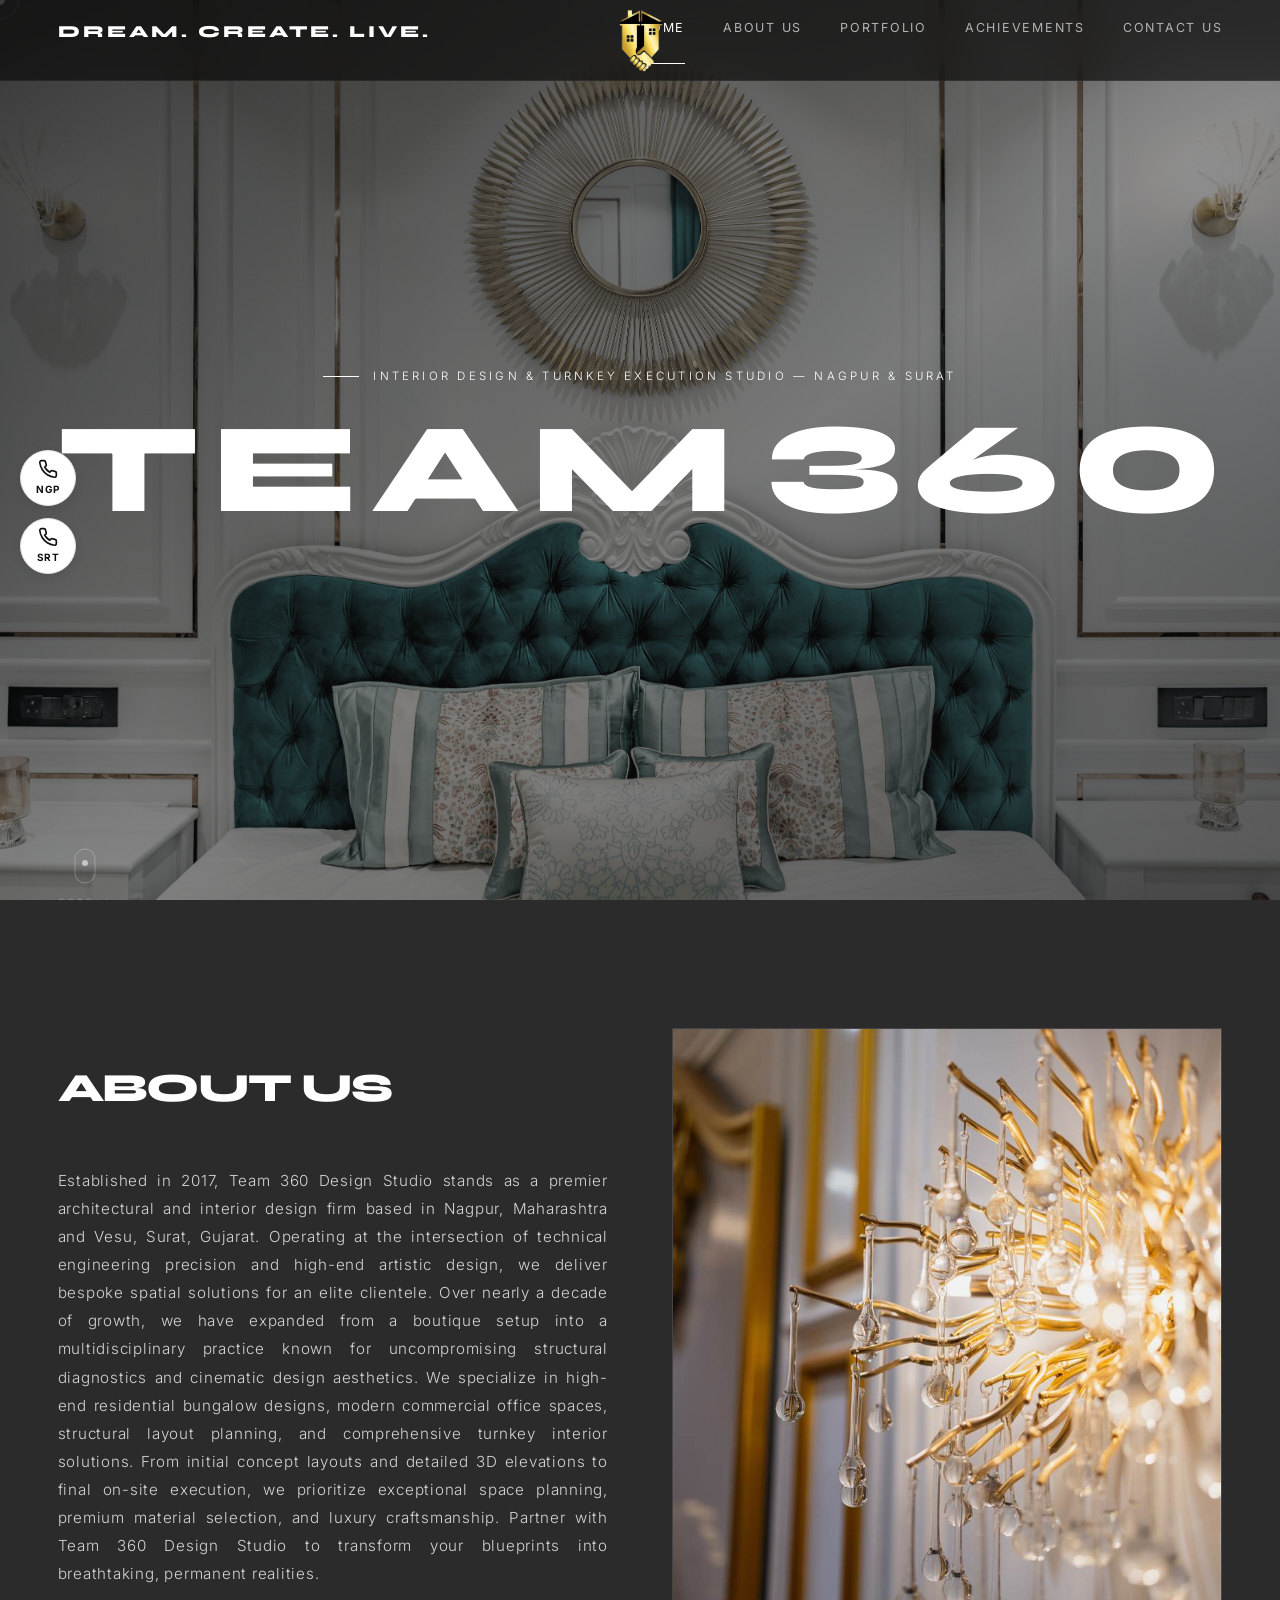
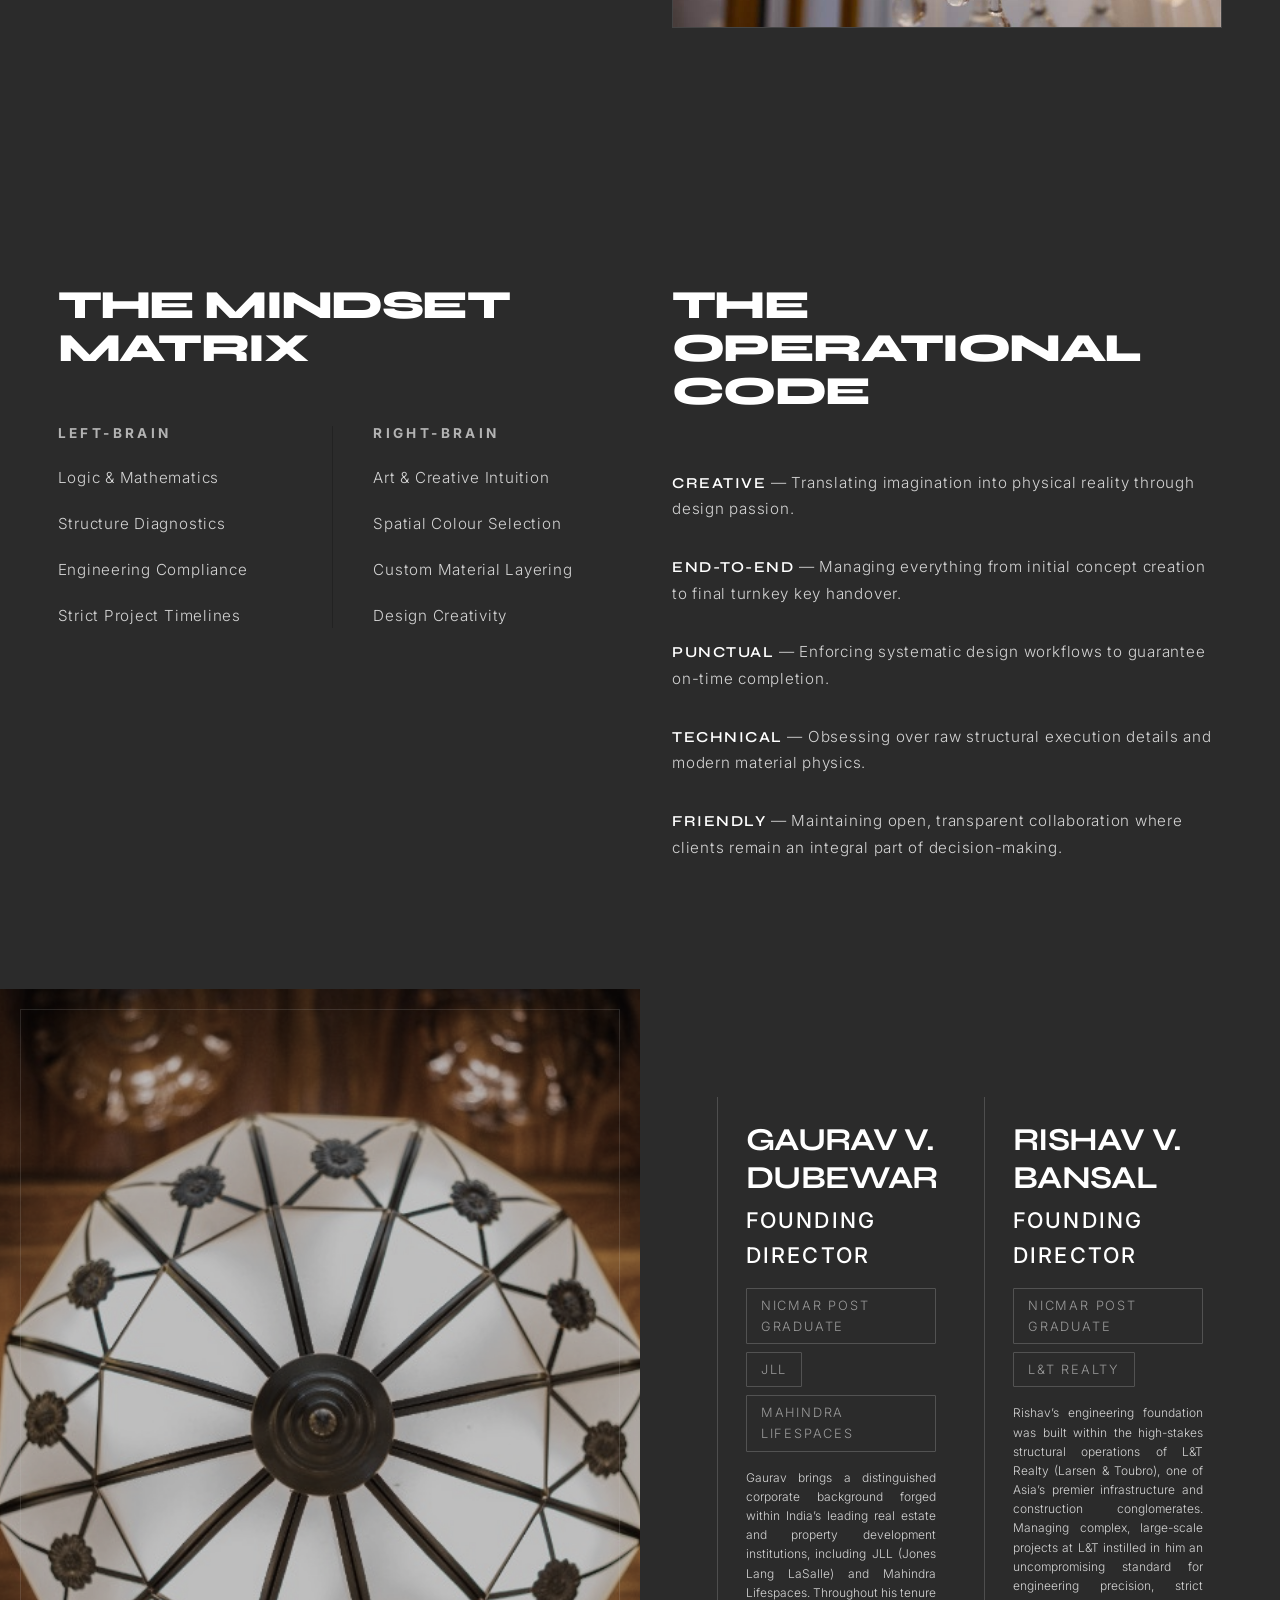
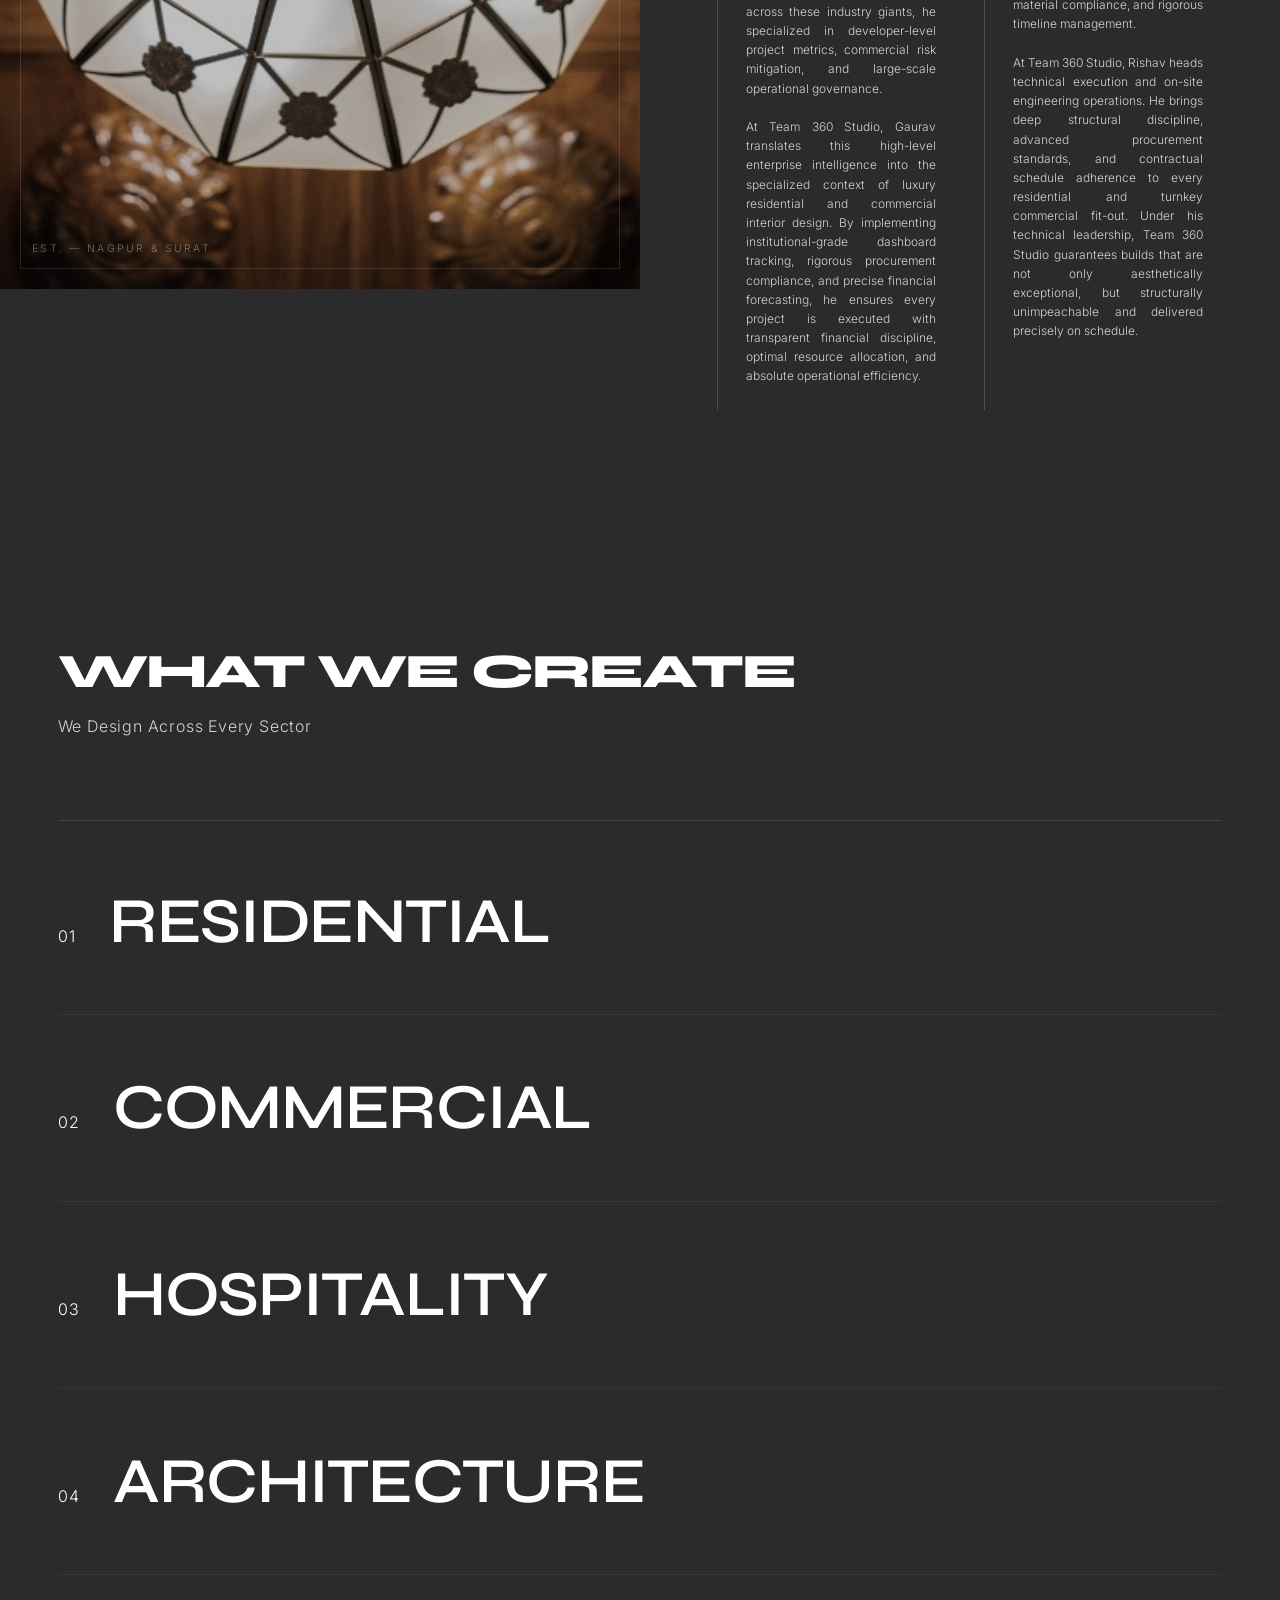
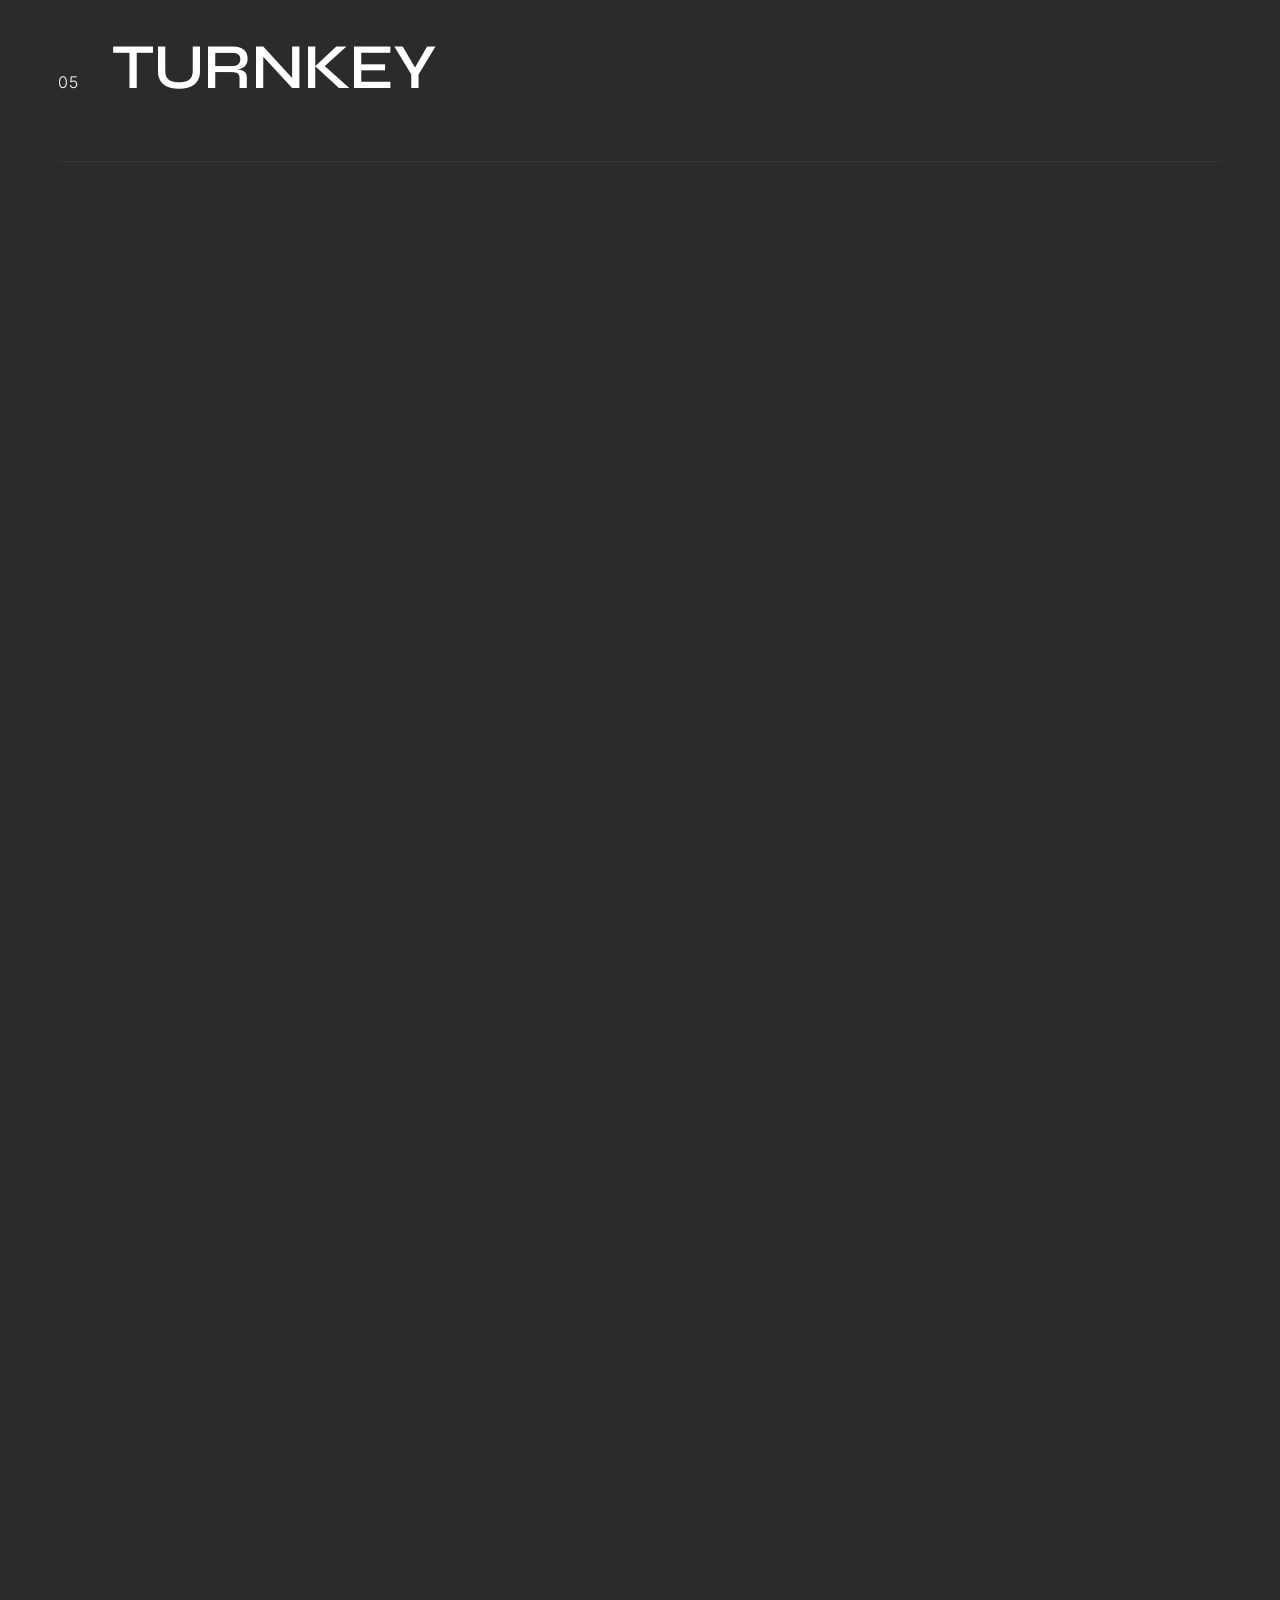
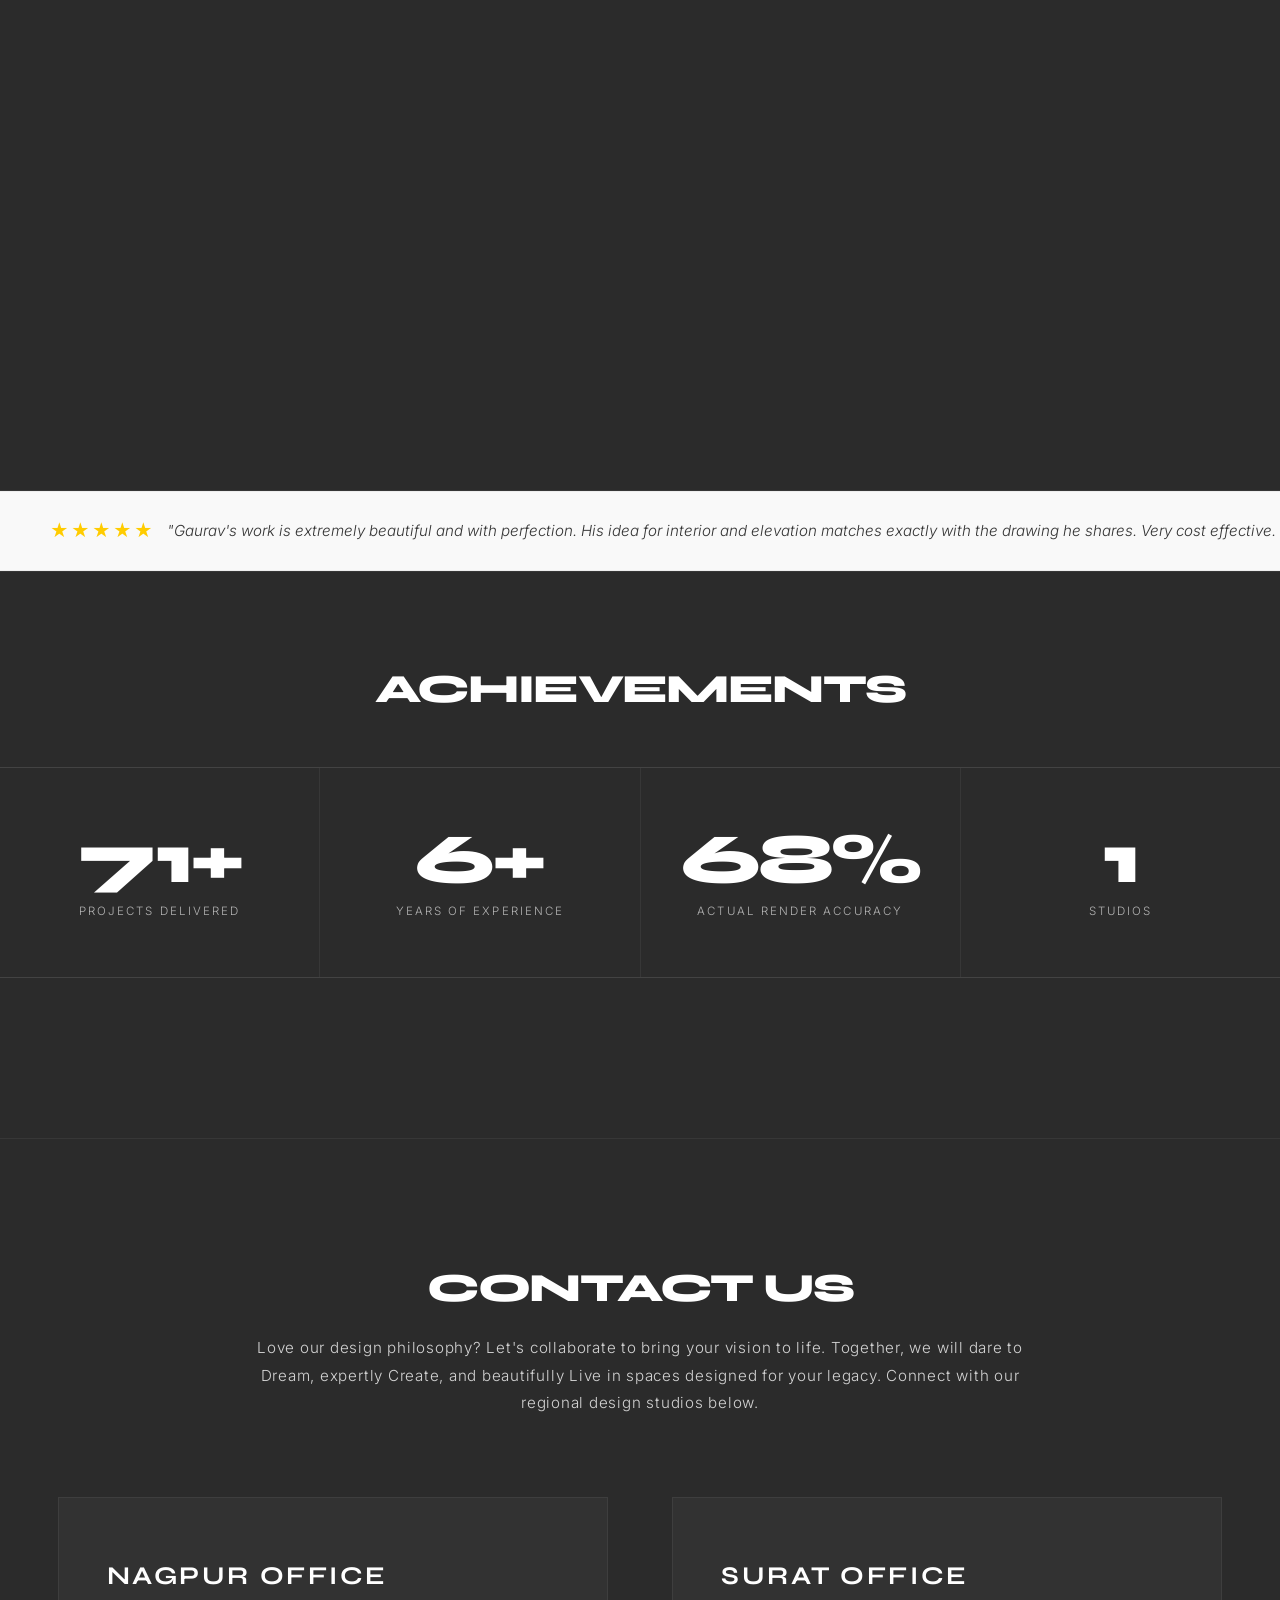
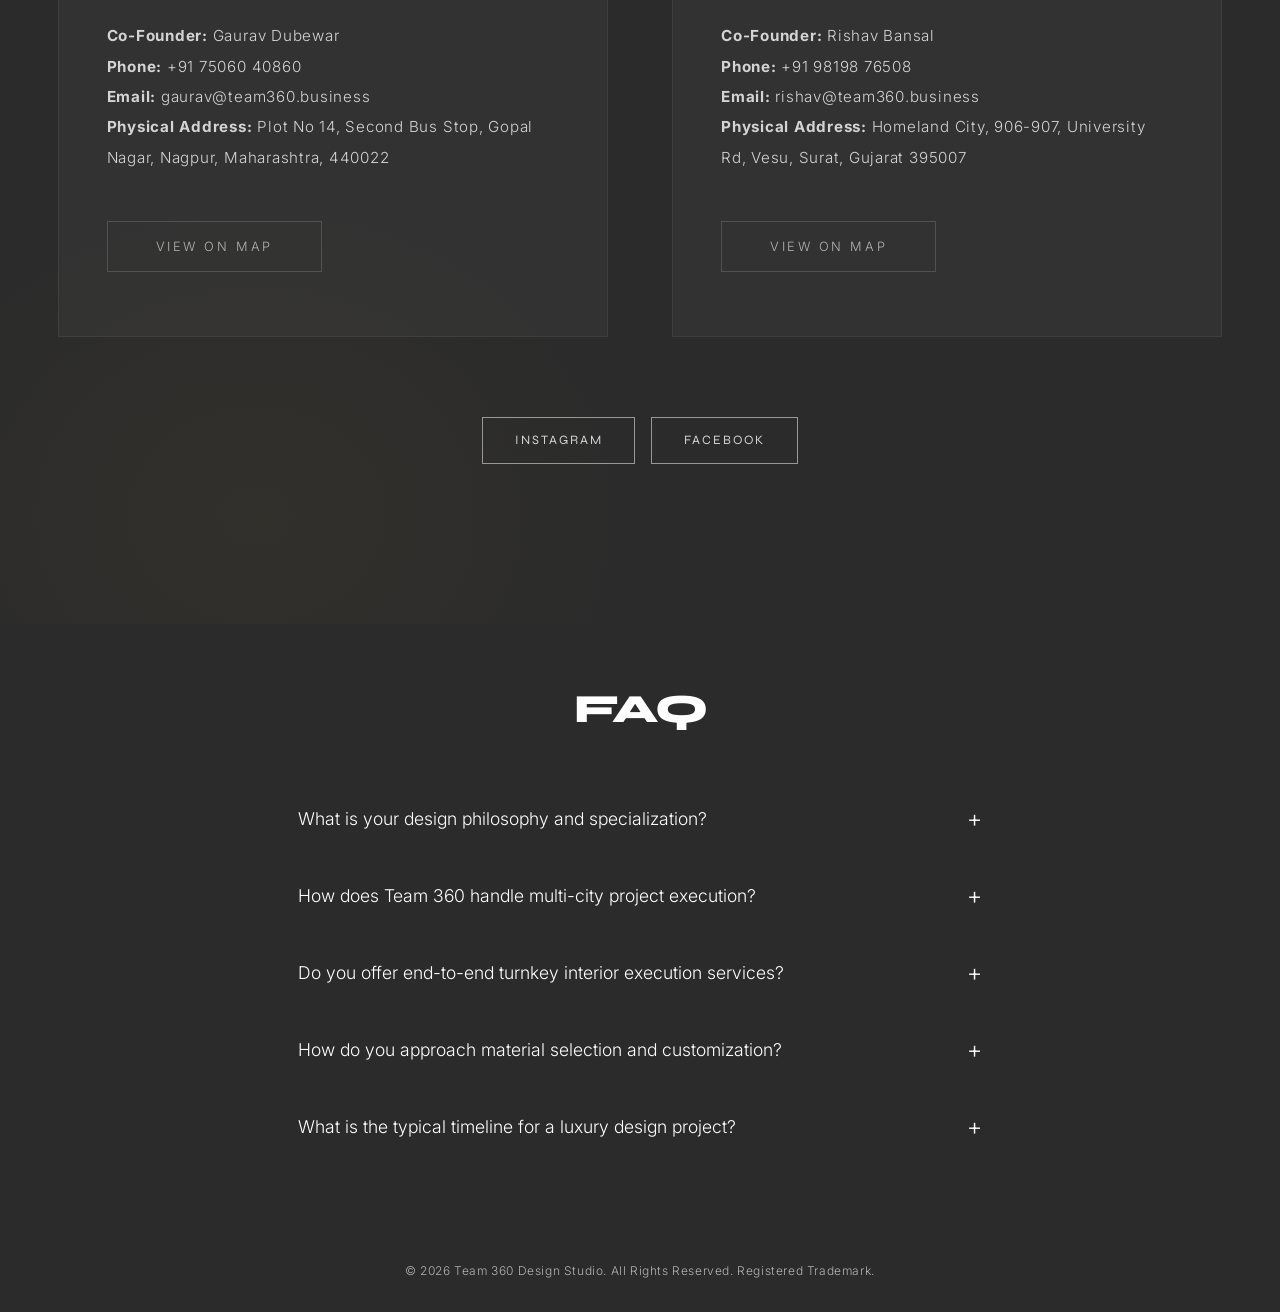
==== commit 810ce331: "Revert image class to portfolio-img-uncropped only to restore correct sizing" ====
--- a/index.html
+++ b/index.html
@@ -14,7 +14,7 @@
   <!-- CSS -->
   <link rel="stylesheet" href="css/global.css" />
   <link rel="stylesheet" href="css/layout.css" />
-  <link rel="stylesheet" href="css/animations.css" /> 
+  <link rel="stylesheet" href="css/animations.css" />
 
   <!-- Lenis Smooth Scroll CDN -->
   <script src="https://cdn.jsdelivr.net/npm/@studio-freight/lenis@1.0.42/dist/lenis.min.js"></script>
@@ -48,7 +48,7 @@
     <a href="#contact" class="nav-link" data-section="contact">Contact Us</a>
   </nav>
 
-  <!-- Hamburger --> 
+  <!-- Hamburger -->
   <button class="hamburger" id="hamburger" aria-label="Toggle mobile menu" aria-expanded="false">
     <span></span>
     <span></span>
@@ -58,9 +58,8 @@
 
 <!-- Mobile Menu Overlay -->
 <div class="mobile-menu" id="mobile-menu" role="dialog" aria-label="Mobile Navigation" aria-modal="true">
+  <a href="#hero" class="mobile-nav-link">Home</a>
   <a href="#about-us-section" class="mobile-nav-link">About Us</a>
-  <a href="#portfolio" class="mobile-nav-link">Portfolio</a>
-  <a href="#contact" class="mobile-nav-link">Contact Us</a>
 
   <div class="mobile-menu-footer">Dream · Create · Live · © 2025 Team 360 Turnkey Projects LLP</div>
 </div>
@@ -658,7 +657,7 @@
 <!-- ==============================
      APP JAVASCRIPT
 ============================== -->
-<script src="js/app.js?v=2" defer></script>
+<script src="js/app.js" defer></script>
 
   <!-- Category Modal Mirror Overlay -->
   <div id="category-modal-overlay" class="modal-overlay" style="display: none;">
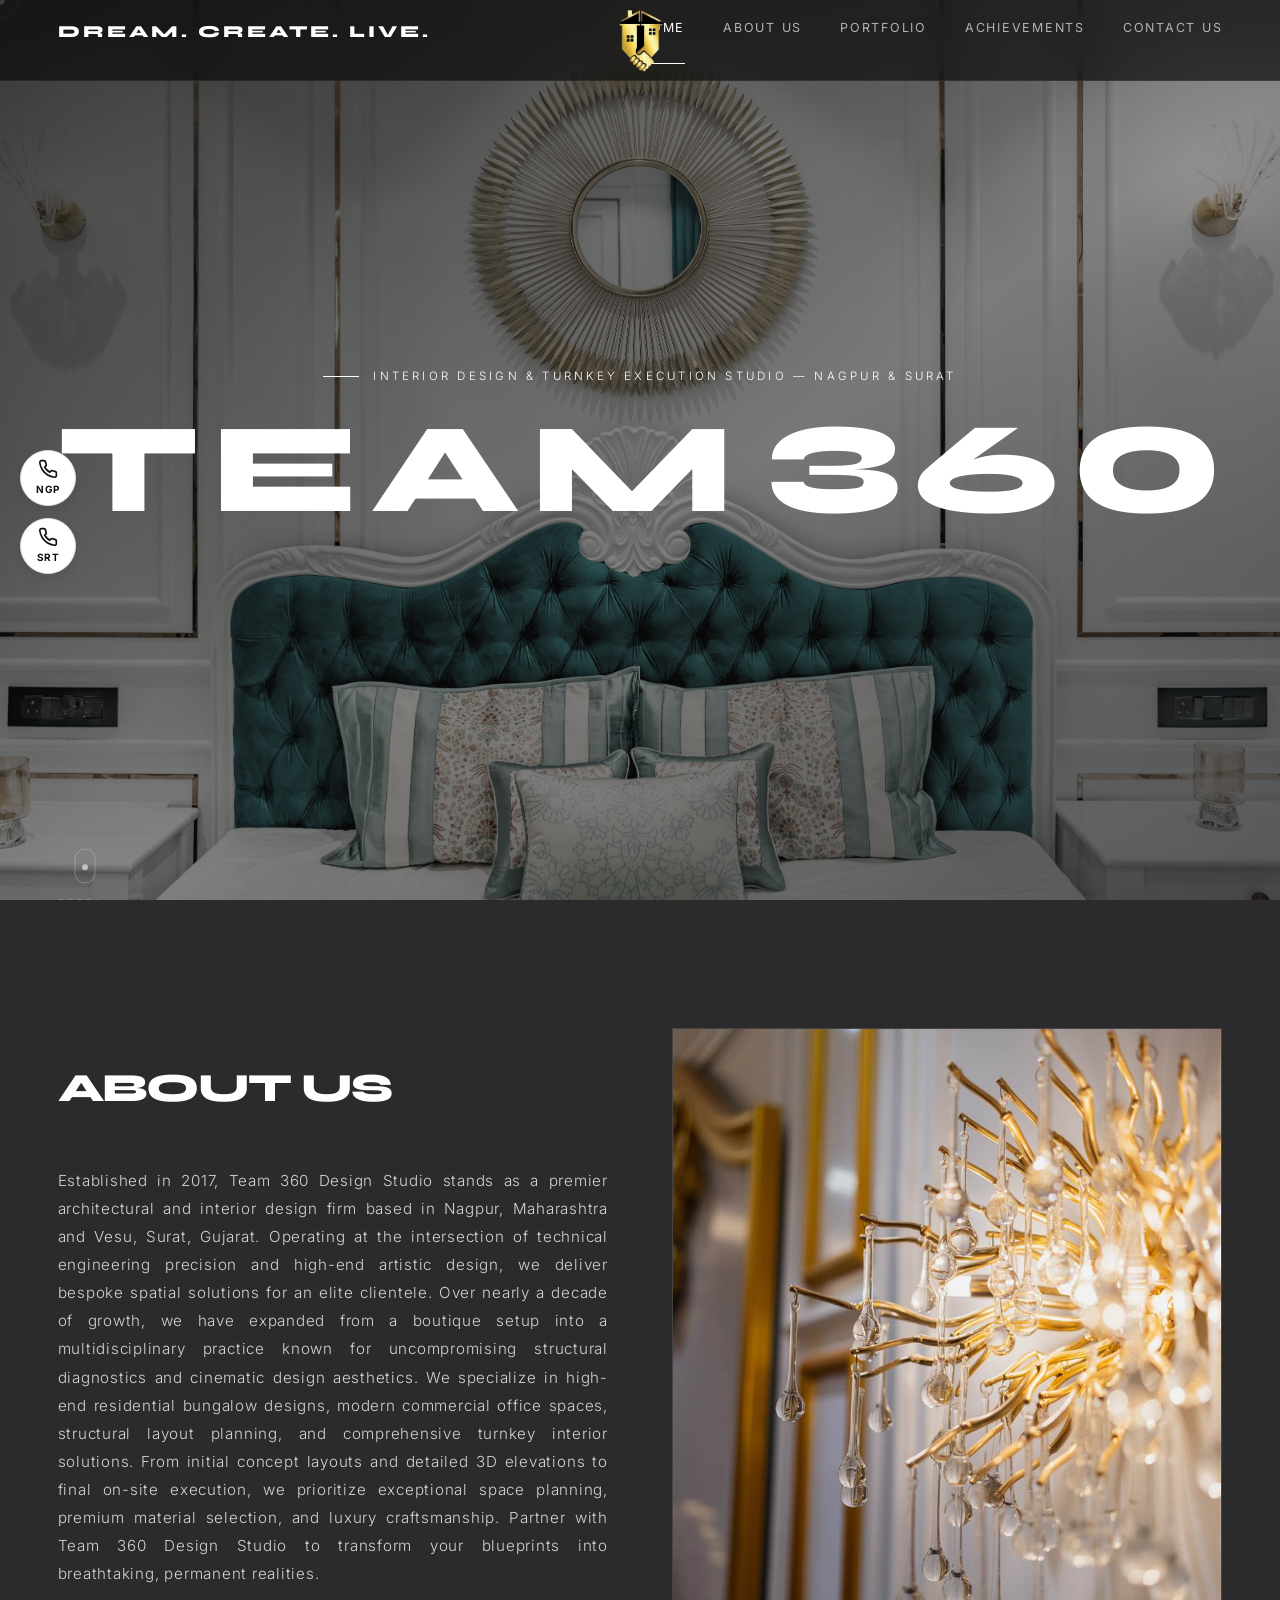
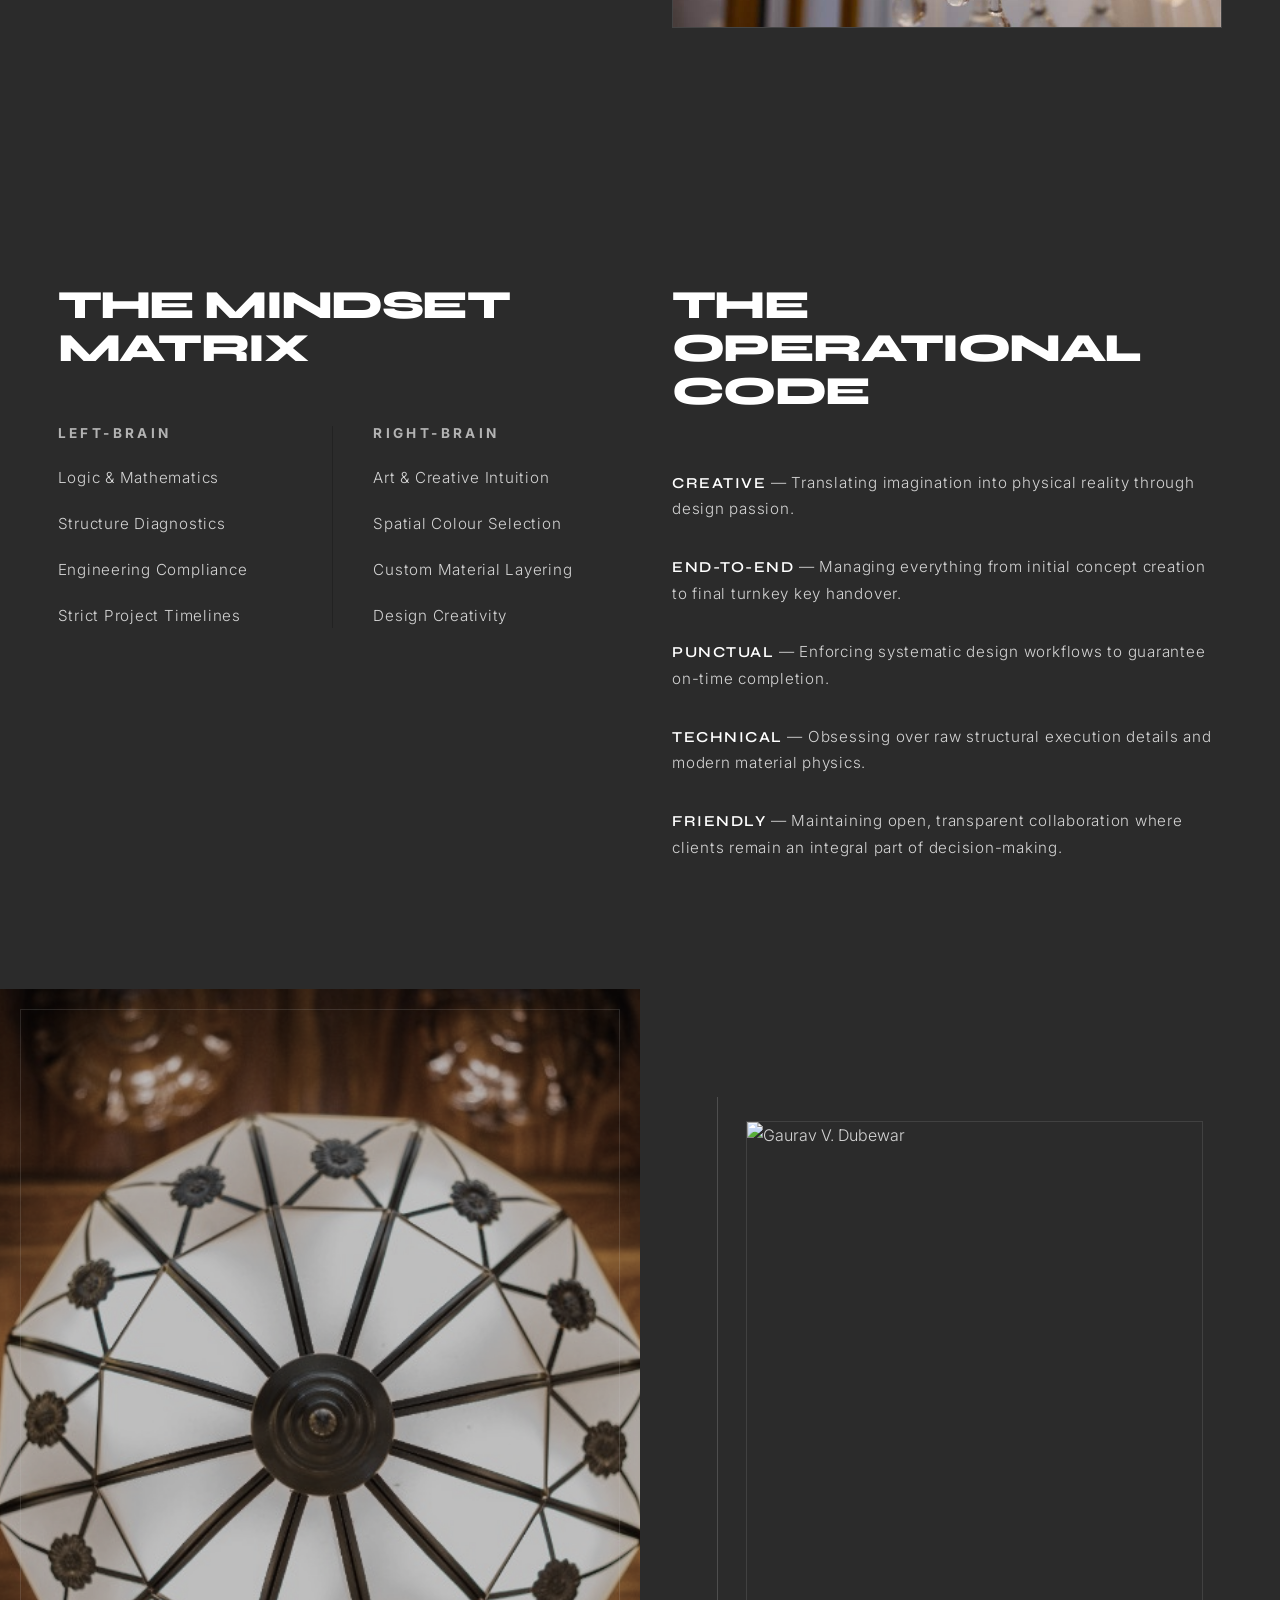
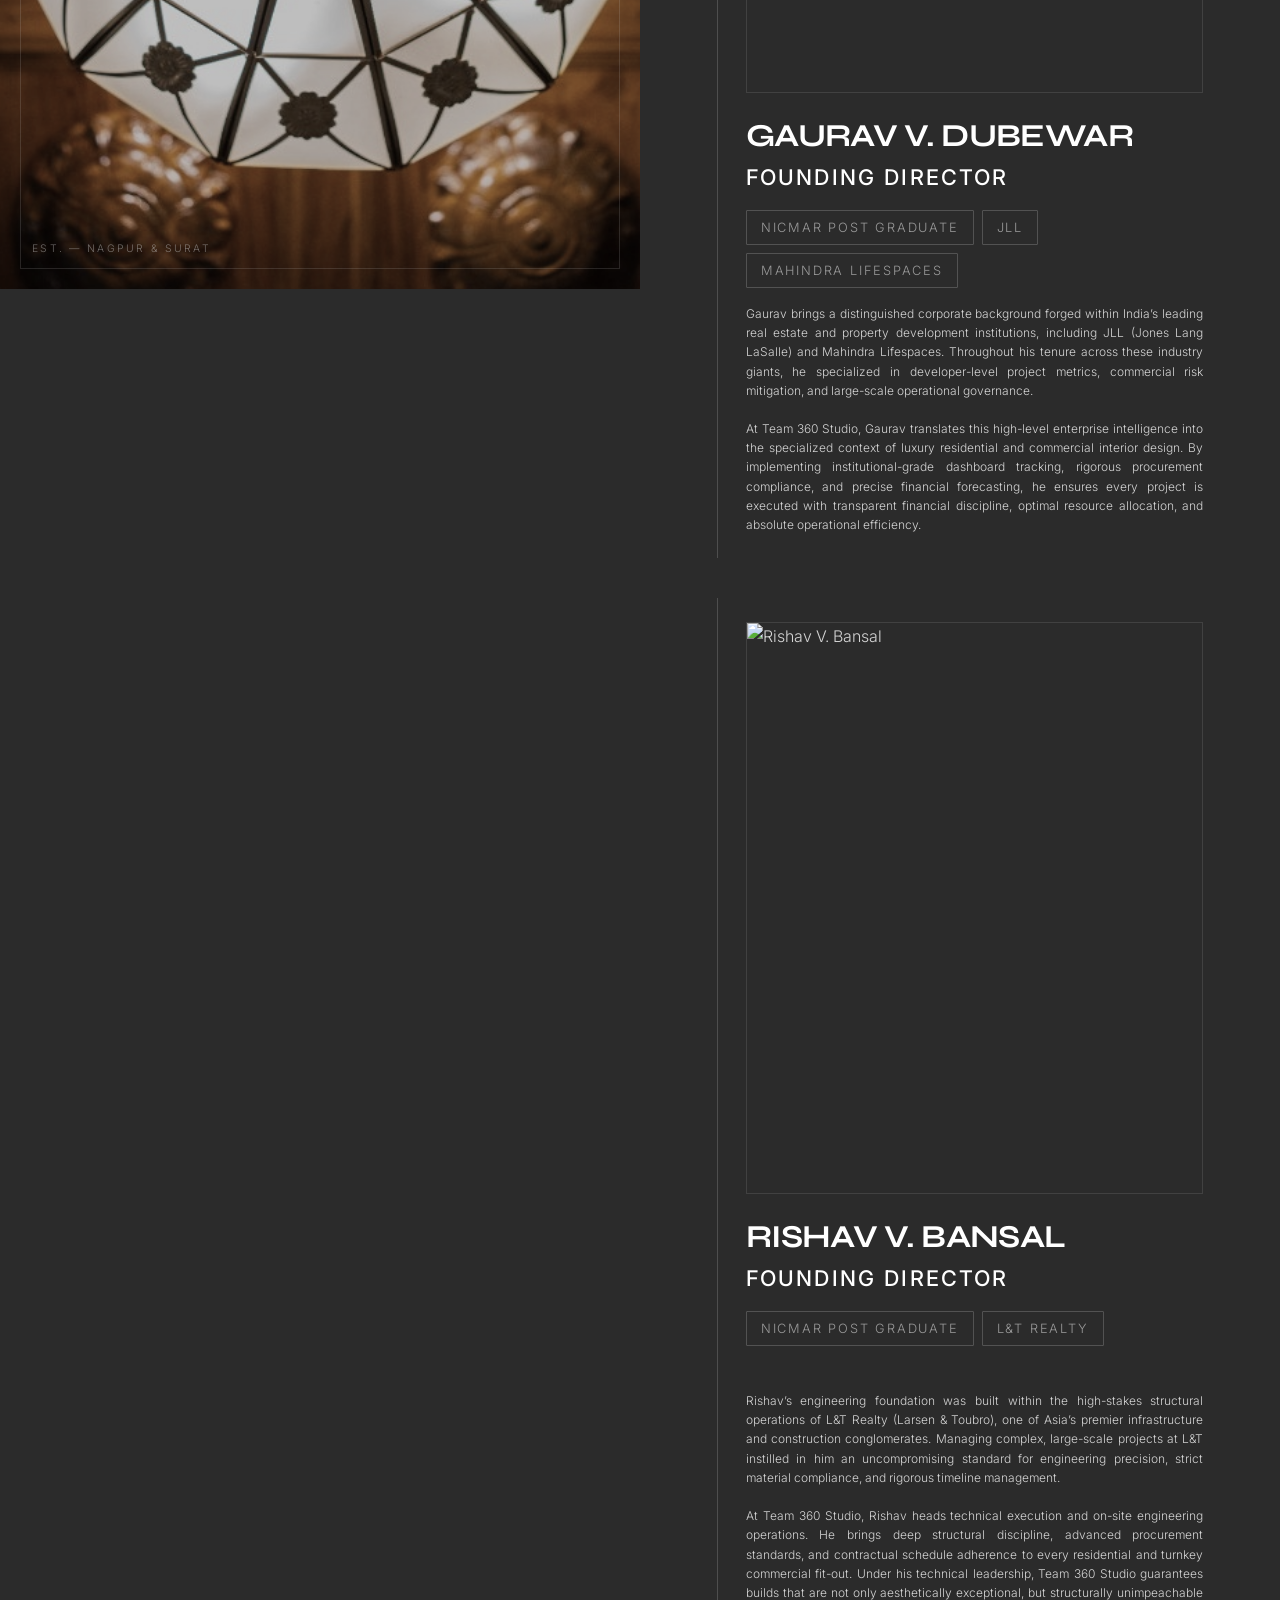
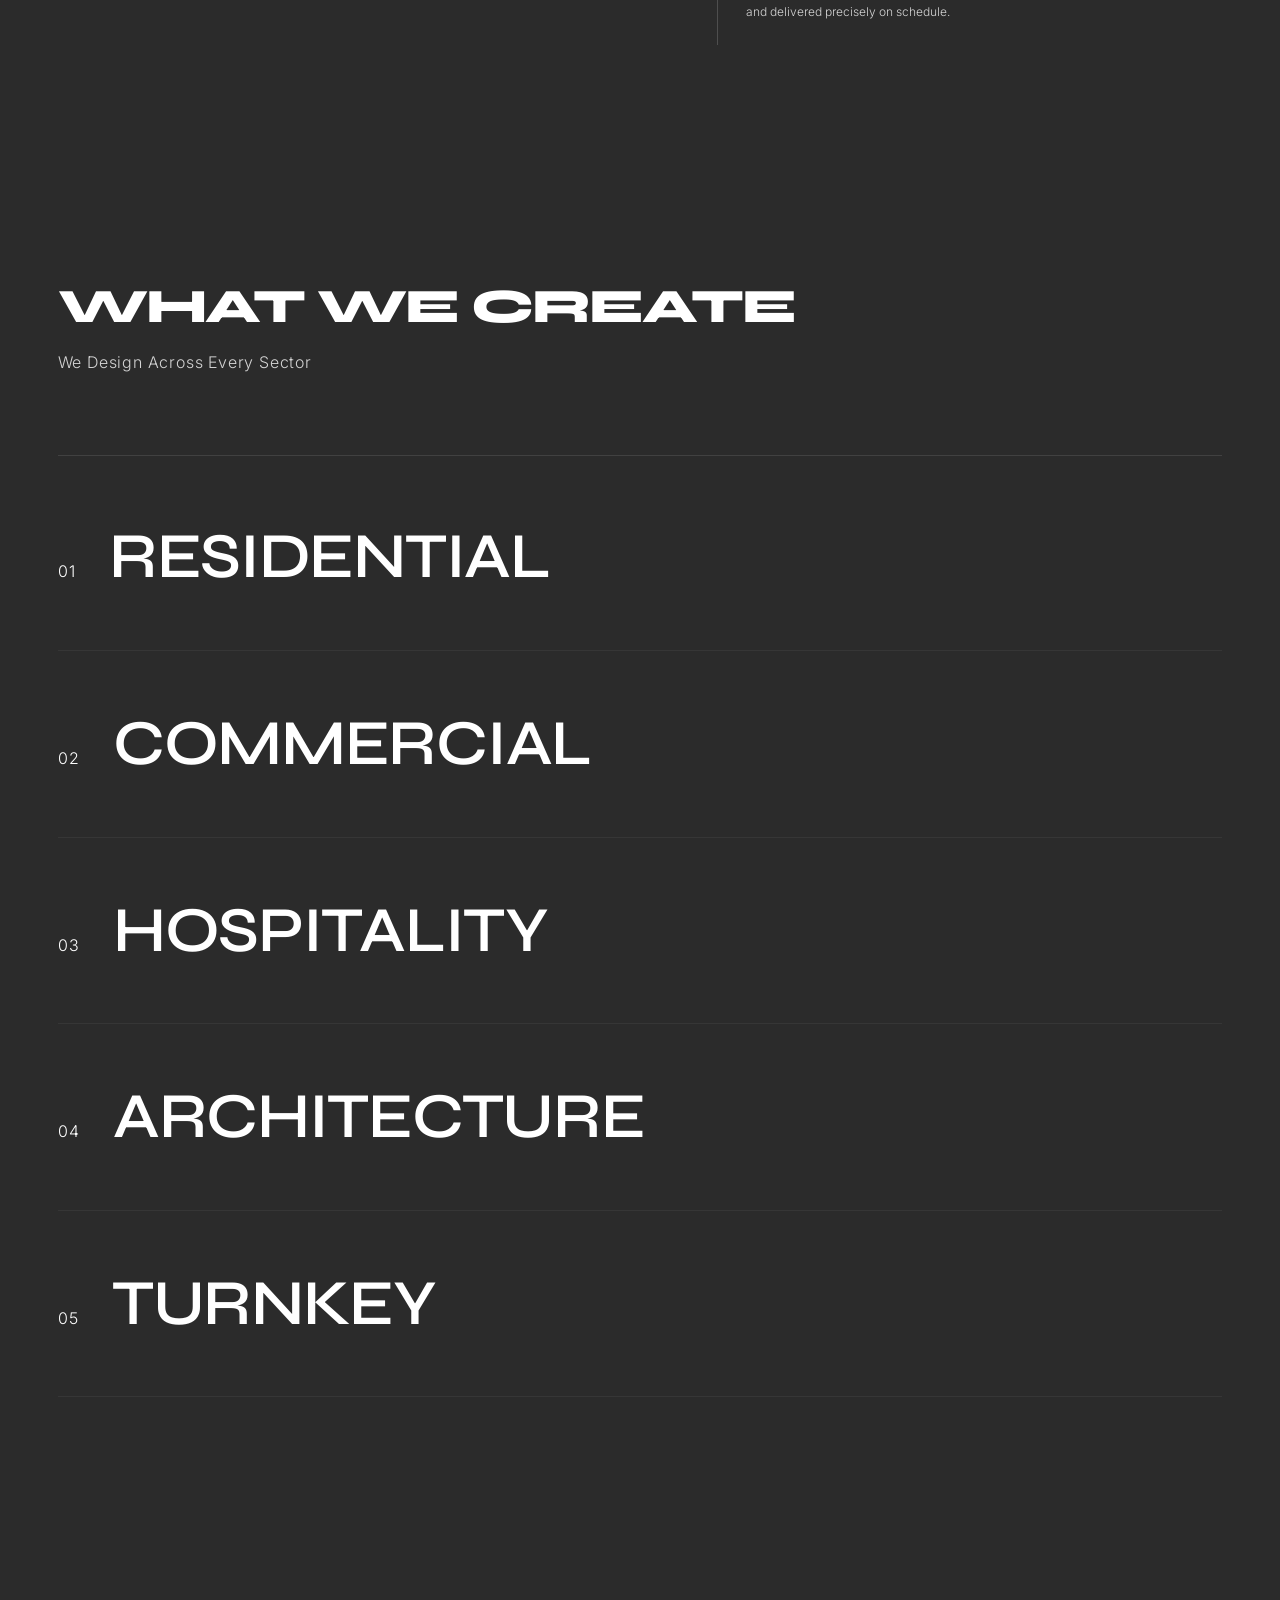
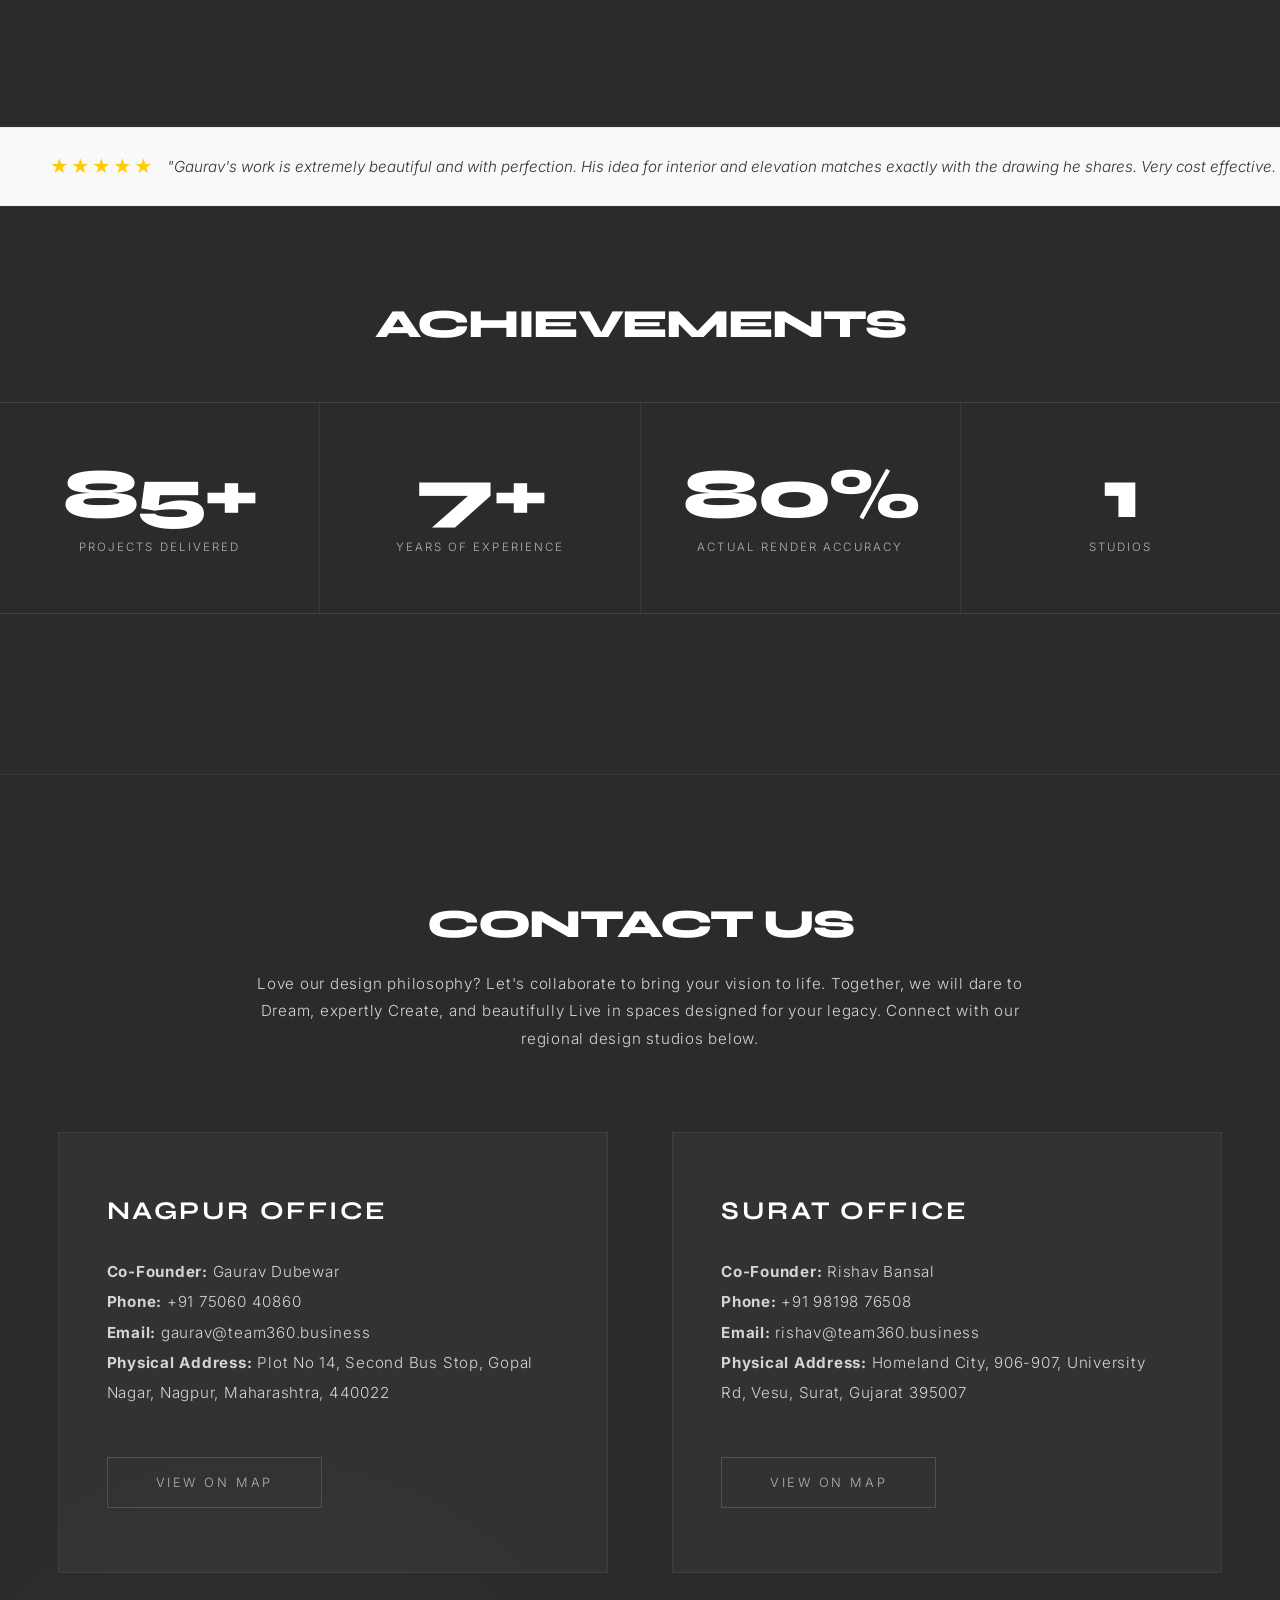
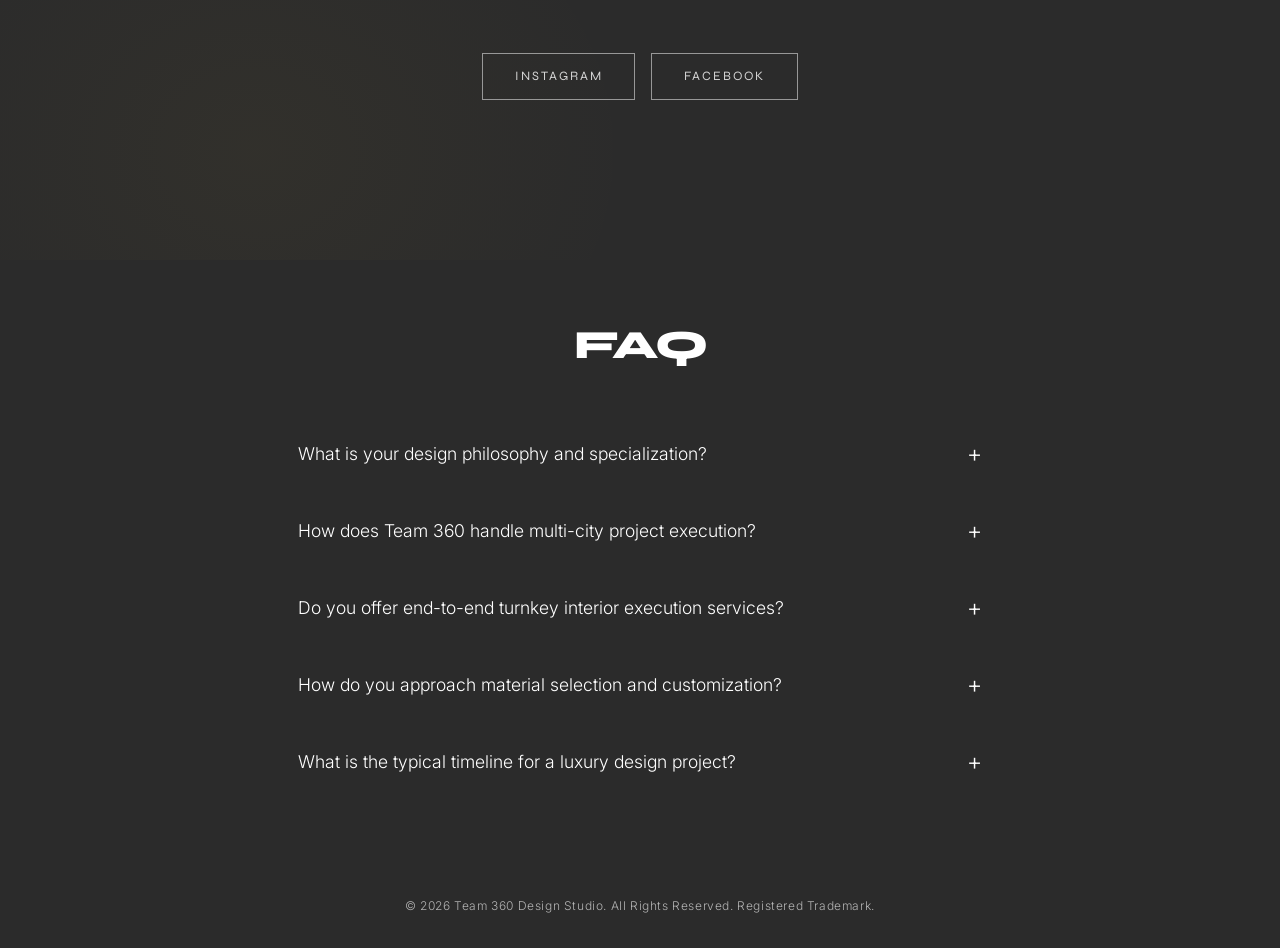
==== commit 6fb5fb5a: "Fix founder alignment, lightbox preview z-index, and uniform photo sizes" ====
--- a/index.html
+++ b/index.html
@@ -206,9 +206,12 @@
 
 
       <!-- Founders -->
-      <div class="founders-grid">
+      <div class="founders-grid" style="display: flex; gap: 40px; align-items: stretch; justify-content: center; flex-wrap: wrap; text-align: left;">
         <!-- Gaurav -->
-        <div class="founder-card fade-up fade-up-delay-3">
+        <div class="founder-card fade-up fade-up-delay-3" style="flex: 1; min-width: 300px; display: flex; flex-direction: column; align-items: flex-start; justify-content: flex-start;">
+          <div class="founder-image-wrapper" style="width: 100%; aspect-ratio: 4/5; overflow: hidden; margin-bottom: 1.5rem; border: 1px solid rgba(255,255,255,0.1);">
+            <img src="assets/founders/founder1.jpg" alt="Gaurav V. Dubewar" style="width: 100%; height: 100%; object-fit: cover;">
+          </div>
           <h3>Gaurav V. Dubewar</h3>
           <div class="founder-title">Founding Director</div>
           <div class="founder-tags">
@@ -224,7 +227,10 @@
         </div>
 
         <!-- Rishav -->
-        <div class="founder-card fade-up fade-up-delay-4">
+        <div class="founder-card fade-up fade-up-delay-4" style="flex: 1; min-width: 300px; display: flex; flex-direction: column; align-items: flex-start; justify-content: flex-start;">
+          <div class="founder-image-wrapper" style="width: 100%; aspect-ratio: 4/5; overflow: hidden; margin-bottom: 1.5rem; border: 1px solid rgba(255,255,255,0.1);">
+            <img src="assets/founders/founder2.jpg" alt="Rishav V. Bansal" style="width: 100%; height: 100%; object-fit: cover;">
+          </div>
           <h3>Rishav V. Bansal</h3>
           <div class="founder-title">Founding Director</div>
           <div class="founder-tags">
@@ -390,6 +396,48 @@
         </div>
         <div class="commercial-item">
           <img src="assets/Commercial/DSC02967 copy.jpg" alt="Commercial Workspace" loading="lazy" decoding="async" class="portfolio-img-uncropped" data-fullsrc="assets/Commercial/DSC02967 copy.jpg">
+        </div>
+        <div class="commercial-item">
+          <img src="assets/Commercial/SRP_8724.jpg" alt="Commercial Workspace" loading="lazy" decoding="async" class="portfolio-img-uncropped" data-fullsrc="assets/Commercial/SRP_8724.jpg">
+        </div>
+        <div class="commercial-item">
+          <img src="assets/Commercial/SRP_8758.jpg" alt="Commercial Workspace" loading="lazy" decoding="async" class="portfolio-img-uncropped" data-fullsrc="assets/Commercial/SRP_8758.jpg">
+        </div>
+        <div class="commercial-item">
+          <img src="assets/Commercial/SRP_8761.jpg" alt="Commercial Workspace" loading="lazy" decoding="async" class="portfolio-img-uncropped" data-fullsrc="assets/Commercial/SRP_8761.jpg">
+        </div>
+        <div class="commercial-item">
+          <img src="assets/Commercial/SRP_8769.jpg" alt="Commercial Workspace" loading="lazy" decoding="async" class="portfolio-img-uncropped" data-fullsrc="assets/Commercial/SRP_8769.jpg">
+        </div>
+        <div class="commercial-item">
+          <img src="assets/Commercial/SRP_8777.jpg" alt="Commercial Workspace" loading="lazy" decoding="async" class="portfolio-img-uncropped" data-fullsrc="assets/Commercial/SRP_8777.jpg">
+        </div>
+        <div class="commercial-item">
+          <img src="assets/Commercial/SRP_8811.jpg" alt="Commercial Workspace" loading="lazy" decoding="async" class="portfolio-img-uncropped" data-fullsrc="assets/Commercial/SRP_8811.jpg">
+        </div>
+        <div class="commercial-item">
+          <img src="assets/Commercial/SRP_8824.jpg" alt="Commercial Workspace" loading="lazy" decoding="async" class="portfolio-img-uncropped" data-fullsrc="assets/Commercial/SRP_8824.jpg">
+        </div>
+        <div class="commercial-item">
+          <img src="assets/Commercial/SRP_8834.jpg" alt="Commercial Workspace" loading="lazy" decoding="async" class="portfolio-img-uncropped" data-fullsrc="assets/Commercial/SRP_8834.jpg">
+        </div>
+        <div class="commercial-item">
+          <img src="assets/Commercial/SRP_8837.jpg" alt="Commercial Workspace" loading="lazy" decoding="async" class="portfolio-img-uncropped" data-fullsrc="assets/Commercial/SRP_8837.jpg">
+        </div>
+        <div class="commercial-item">
+          <img src="assets/Commercial/SRP_8842.jpg" alt="Commercial Workspace" loading="lazy" decoding="async" class="portfolio-img-uncropped" data-fullsrc="assets/Commercial/SRP_8842.jpg">
+        </div>
+        <div class="commercial-item">
+          <img src="assets/Commercial/SRP_8852.jpg" alt="Commercial Workspace" loading="lazy" decoding="async" class="portfolio-img-uncropped" data-fullsrc="assets/Commercial/SRP_8852.jpg">
+        </div>
+        <div class="commercial-item">
+          <img src="assets/Commercial/SRP_8857.jpg" alt="Commercial Workspace" loading="lazy" decoding="async" class="portfolio-img-uncropped" data-fullsrc="assets/Commercial/SRP_8857.jpg">
+        </div>
+        <div class="commercial-item">
+          <img src="assets/Commercial/SRP_8871.jpg" alt="Commercial Workspace" loading="lazy" decoding="async" class="portfolio-img-uncropped" data-fullsrc="assets/Commercial/SRP_8871.jpg">
+        </div>
+        <div class="commercial-item">
+          <img src="assets/Commercial/SRP_8888.jpg" alt="Commercial Workspace" loading="lazy" decoding="async" class="portfolio-img-uncropped" data-fullsrc="assets/Commercial/SRP_8888.jpg">
         </div>
       </div>
     </div>
@@ -657,7 +705,7 @@
 <!-- ==============================
      APP JAVASCRIPT
 ============================== -->
-<script src="js/app.js" defer></script>
+<script src="js/app.js?v=3" defer></script>
 
   <!-- Category Modal Mirror Overlay -->
   <div id="category-modal-overlay" class="modal-overlay" style="display: none;">
@@ -673,7 +721,7 @@
   </div>
 
   <!-- Full-Screen Interactive Lightbox Preview Modal Overlay -->
-  <div id="portfolio-lightbox" class="lightbox-overlay" style="display: none; position: fixed; top: 0; left: 0; width: 100%; height: 100%; background: rgba(0, 0, 0, 0.95); z-index: 99999; justify-content: center; align-items: center; cursor: zoom-out;">
+  <div id="portfolio-lightbox" class="lightbox-overlay" style="display: none; position: fixed; top: 0; left: 0; width: 100%; height: 100%; background: rgba(0, 0, 0, 0.95); z-index: 99999999; justify-content: center; align-items: center; cursor: zoom-out;">
     <span class="lightbox-close" style="position: absolute; top: 20px; right: 30px; color: #ffffff; font-size: 50px; font-weight: 200; cursor: pointer; user-select: none;">&times;</span>
     <img id="lightbox-target-img" src="" alt="Full Resolution Detail Preview" style="max-width: 95%; max-height: 90%; object-fit: contain; border-radius: 4px; box-shadow: 0 20px 60px rgba(0,0,0,0.75); transition: transform 0.3s ease, opacity 0.3s ease;">
   </div>
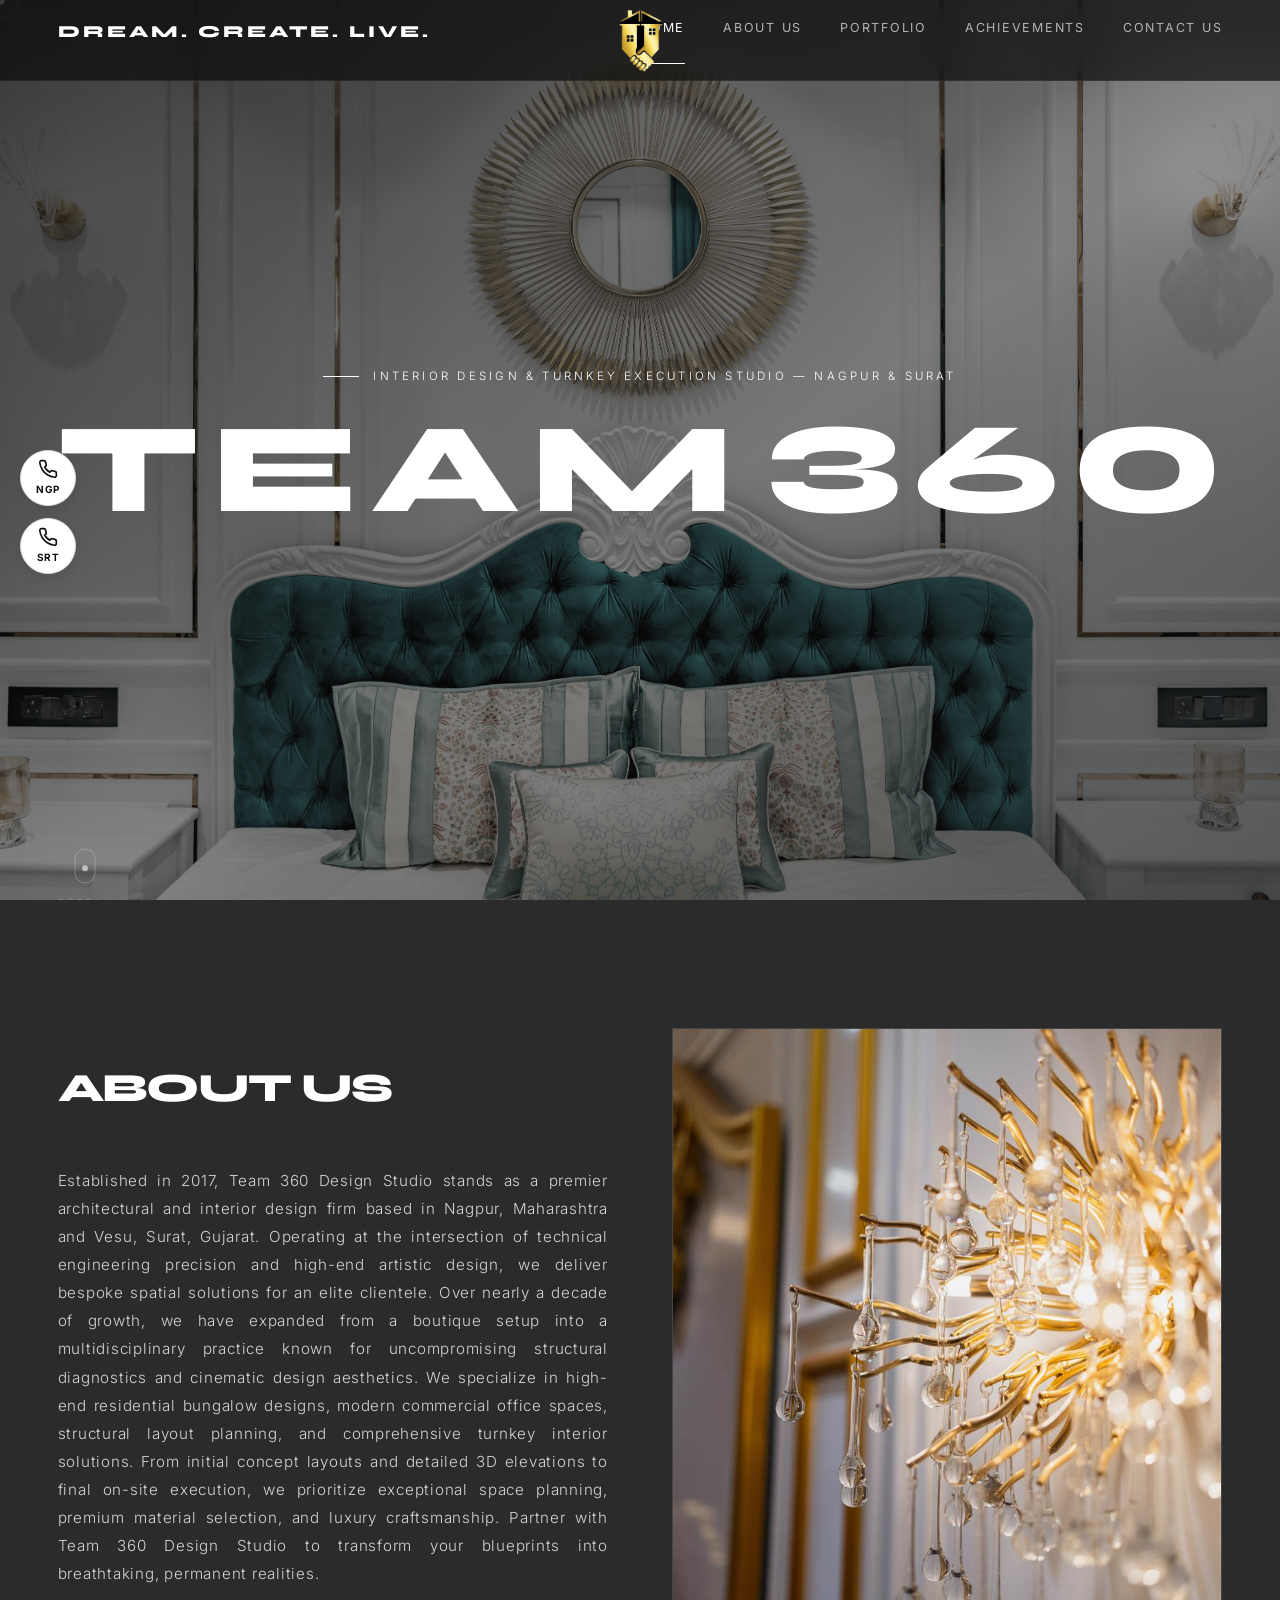
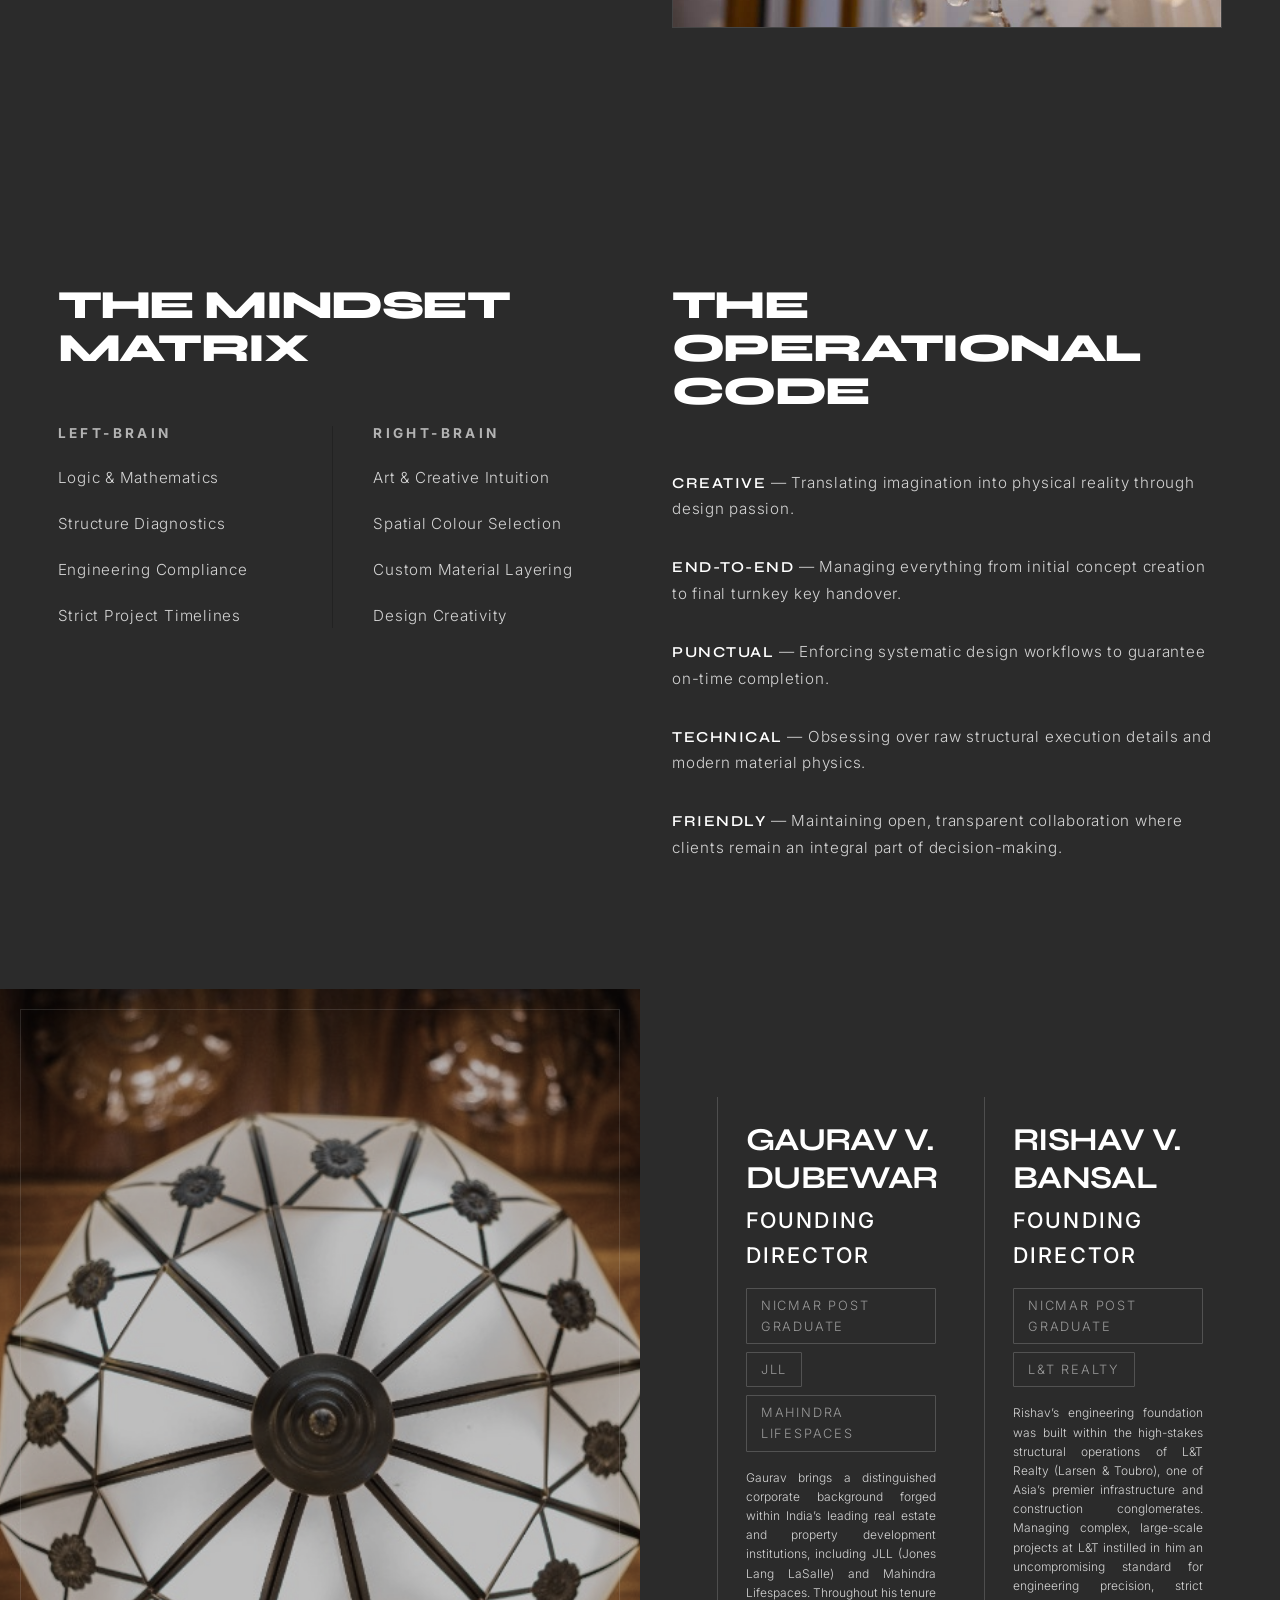
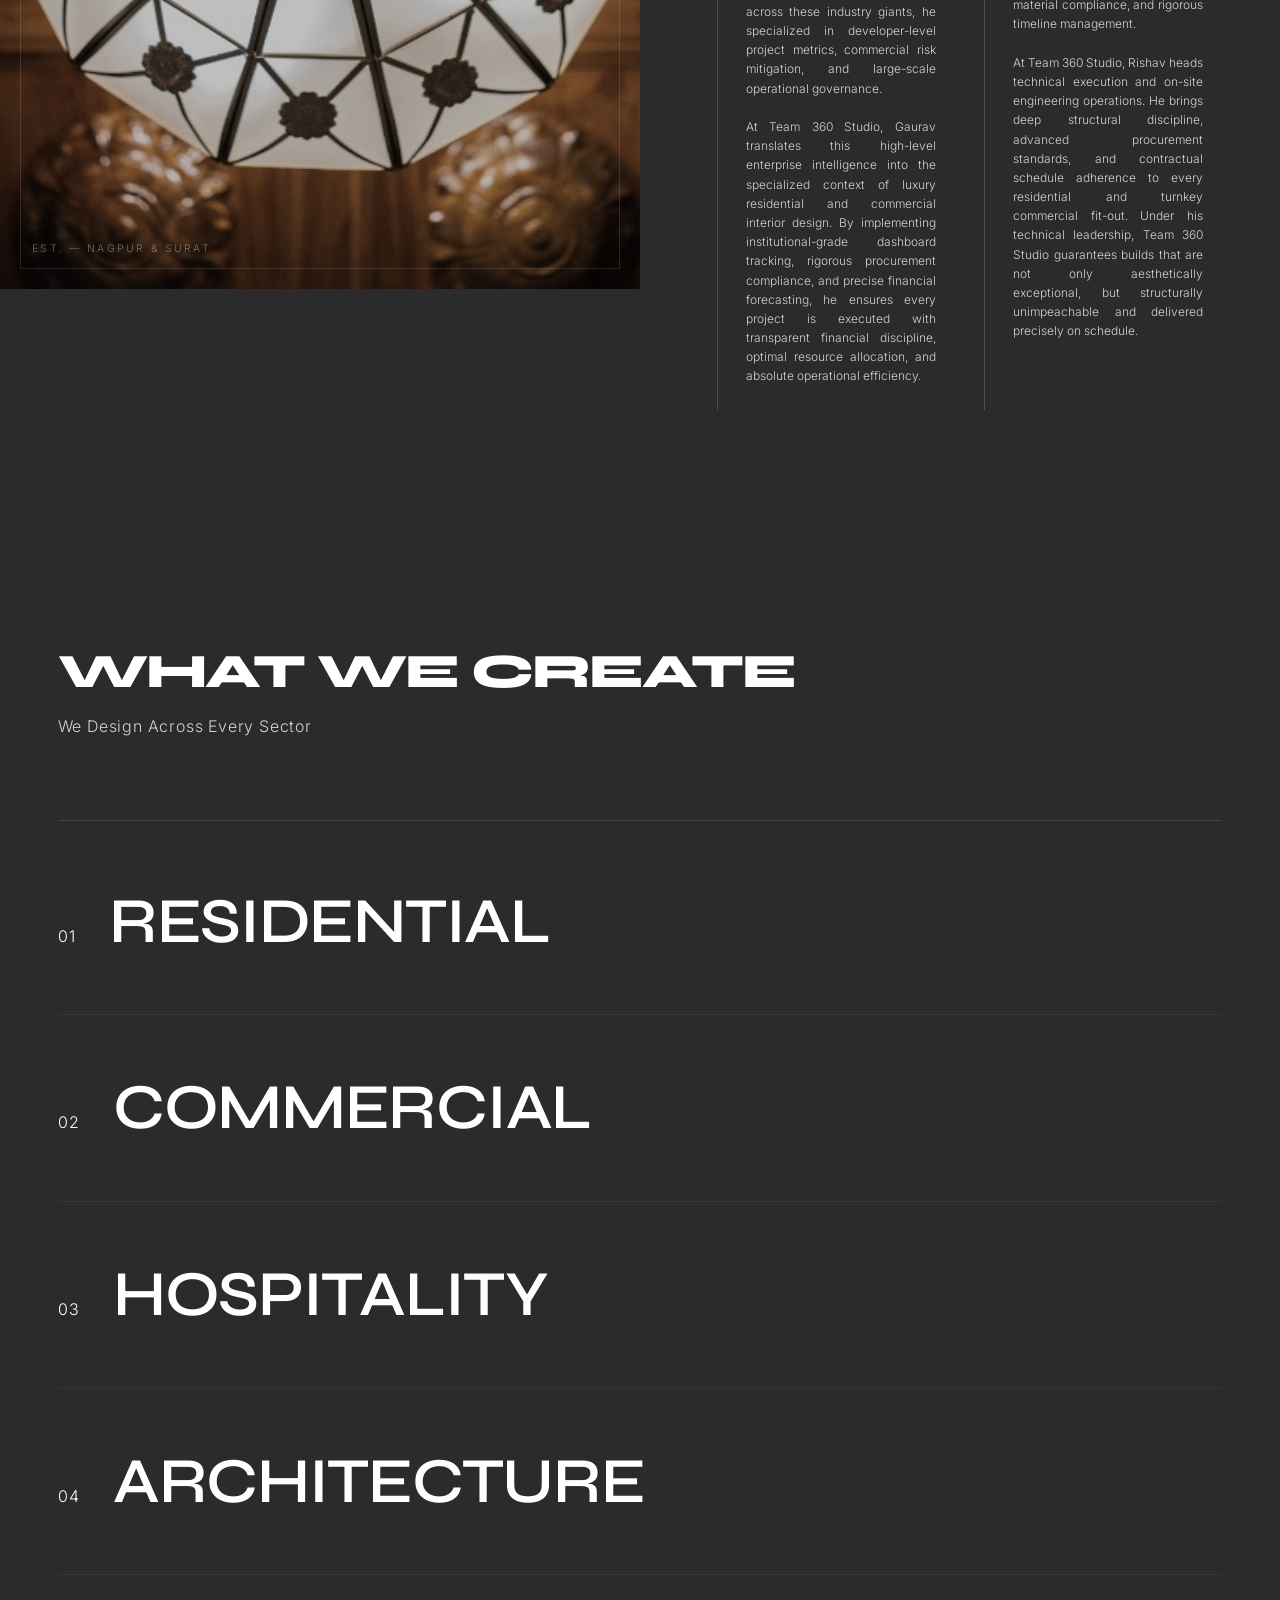
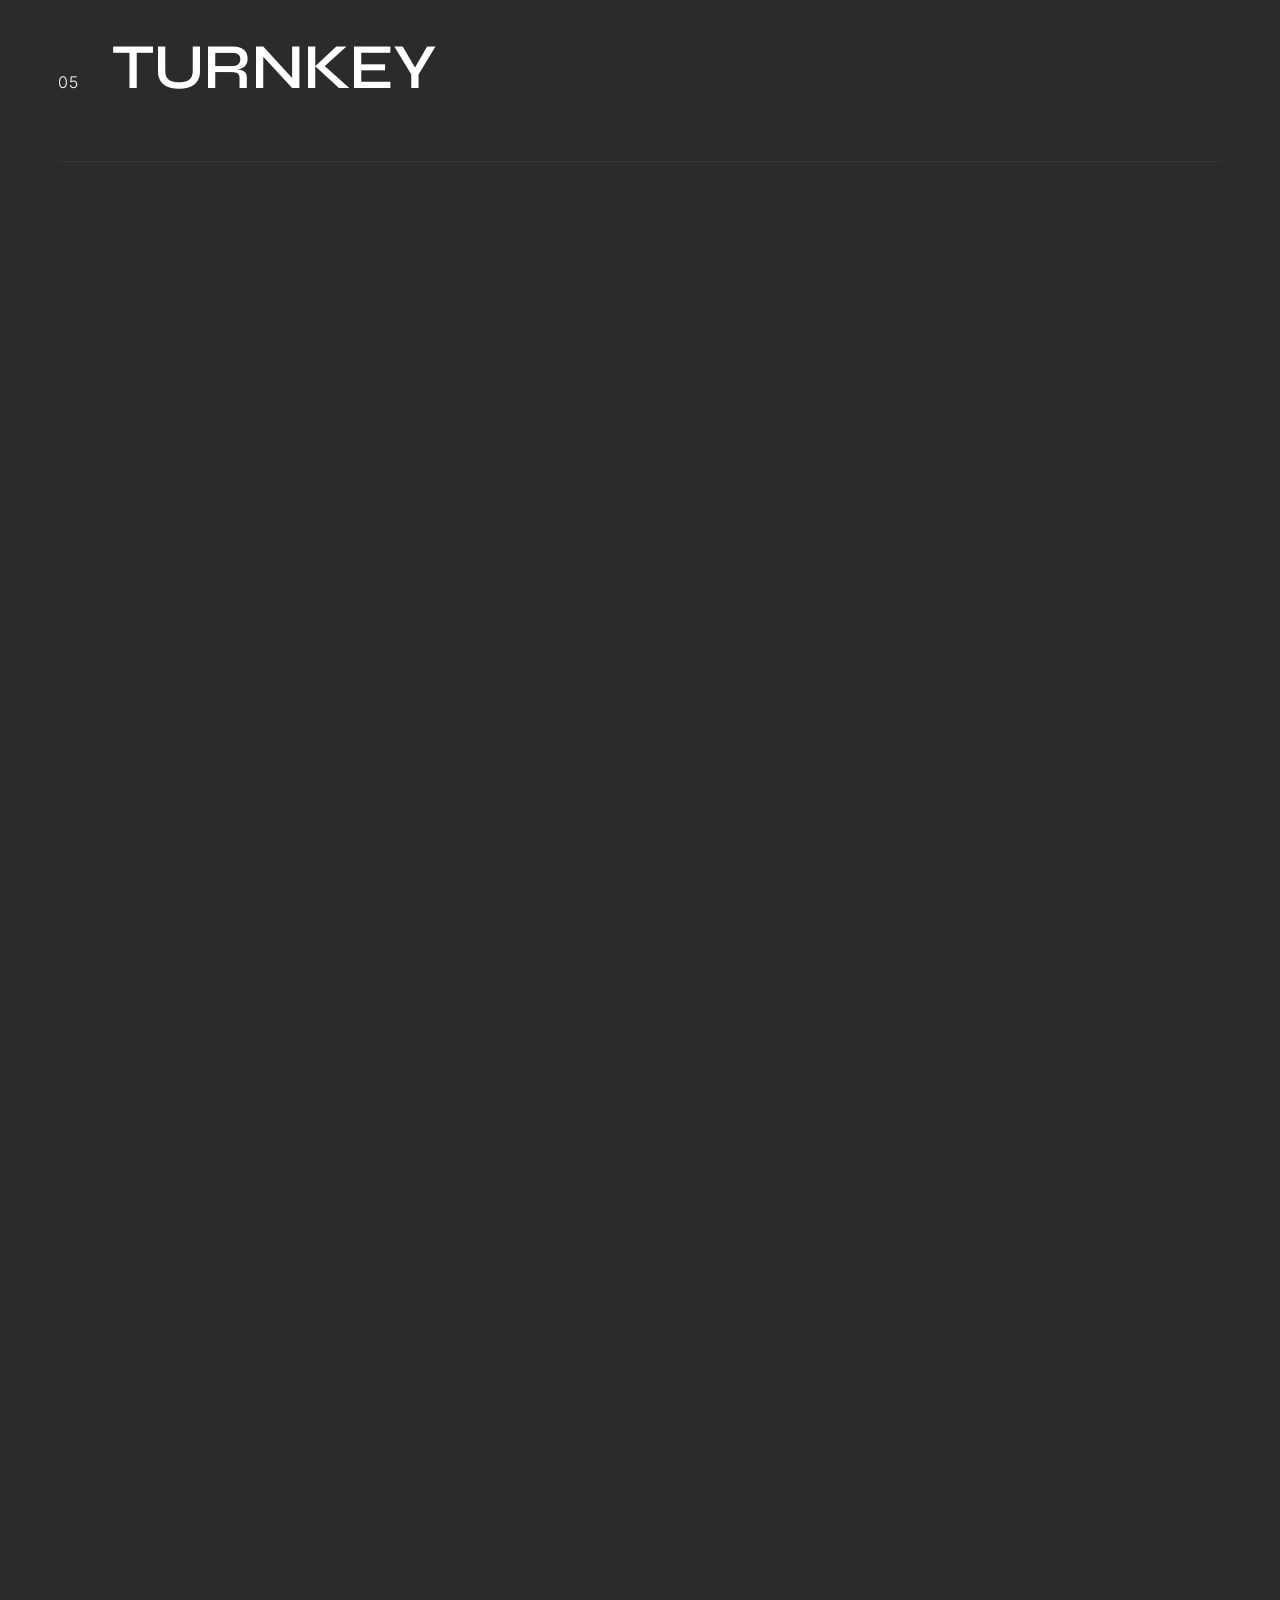
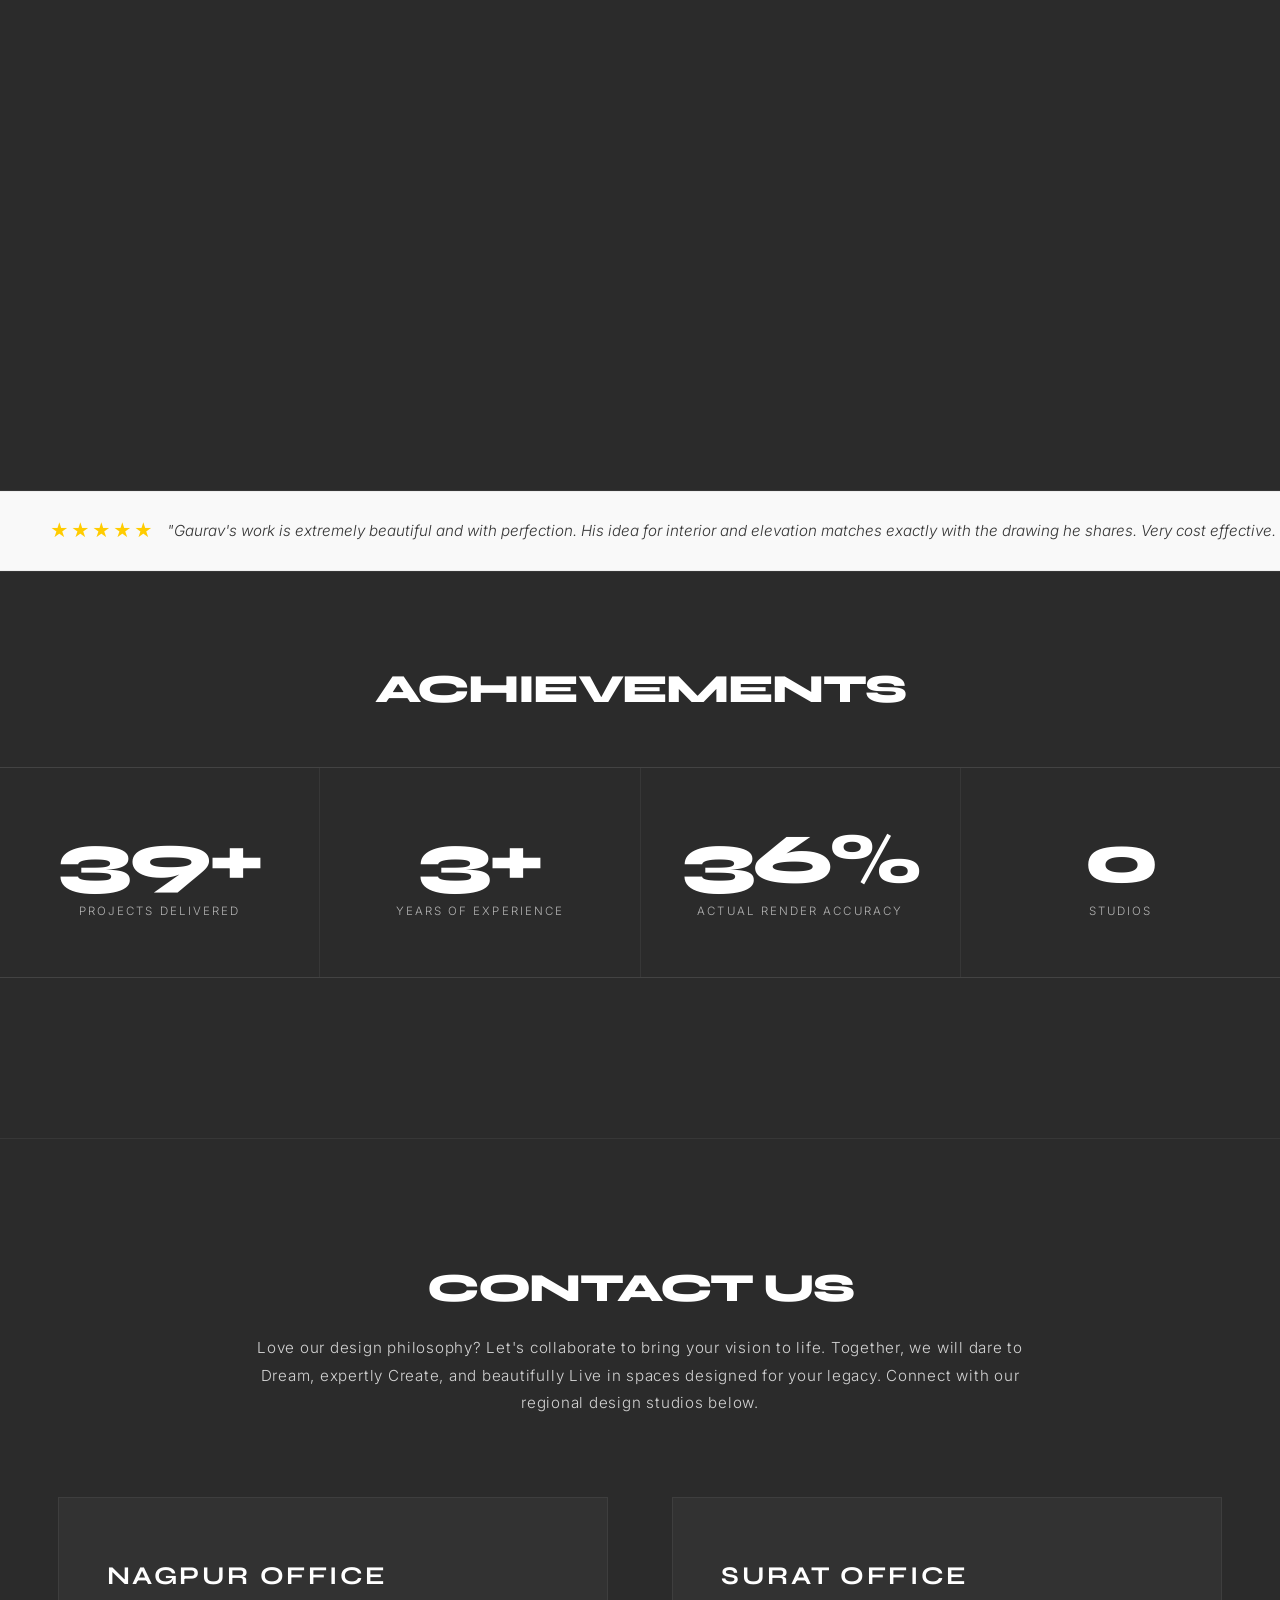
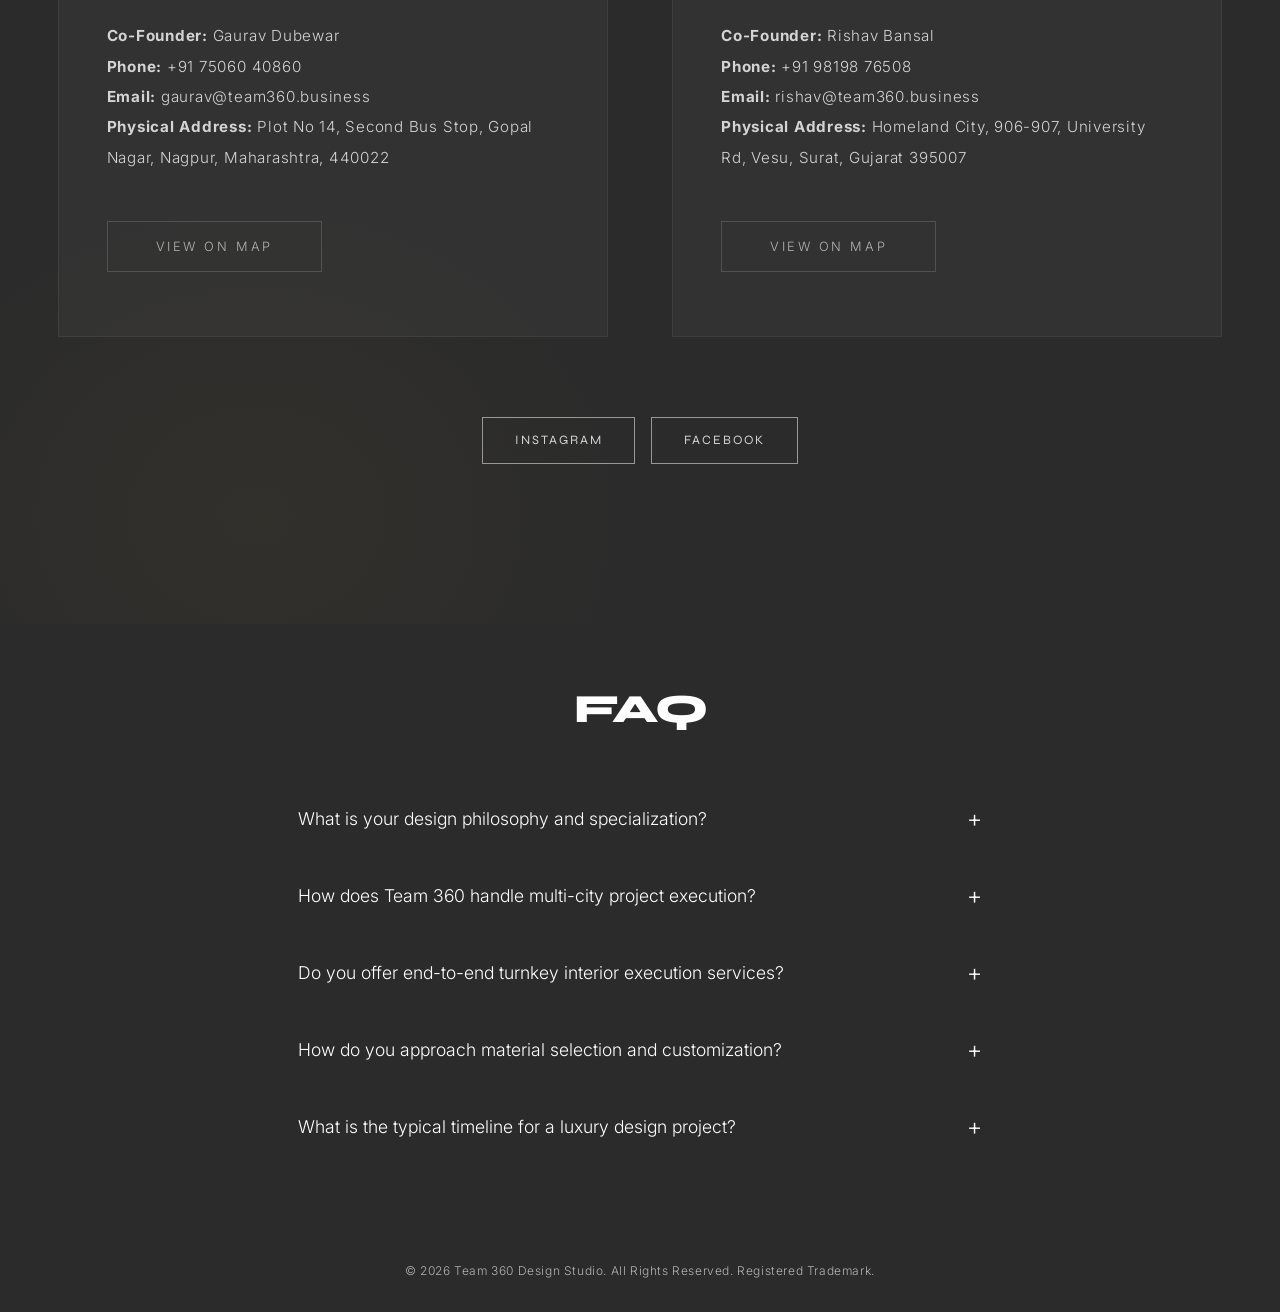
==== commit 4e156acd: "Revert founder section to yesterday's text-only layout" ====
--- a/index.html
+++ b/index.html
@@ -206,12 +206,9 @@
 
 
       <!-- Founders -->
-      <div class="founders-grid" style="display: flex; gap: 40px; align-items: stretch; justify-content: center; flex-wrap: wrap; text-align: left;">
+      <div class="founders-grid">
         <!-- Gaurav -->
-        <div class="founder-card fade-up fade-up-delay-3" style="flex: 1; min-width: 300px; display: flex; flex-direction: column; align-items: flex-start; justify-content: flex-start;">
-          <div class="founder-image-wrapper" style="width: 100%; aspect-ratio: 4/5; overflow: hidden; margin-bottom: 1.5rem; border: 1px solid rgba(255,255,255,0.1);">
-            <img src="assets/founders/founder1.jpg" alt="Gaurav V. Dubewar" style="width: 100%; height: 100%; object-fit: cover;">
-          </div>
+        <div class="founder-card fade-up fade-up-delay-3">
           <h3>Gaurav V. Dubewar</h3>
           <div class="founder-title">Founding Director</div>
           <div class="founder-tags">
@@ -227,10 +224,7 @@
         </div>
 
         <!-- Rishav -->
-        <div class="founder-card fade-up fade-up-delay-4" style="flex: 1; min-width: 300px; display: flex; flex-direction: column; align-items: flex-start; justify-content: flex-start;">
-          <div class="founder-image-wrapper" style="width: 100%; aspect-ratio: 4/5; overflow: hidden; margin-bottom: 1.5rem; border: 1px solid rgba(255,255,255,0.1);">
-            <img src="assets/founders/founder2.jpg" alt="Rishav V. Bansal" style="width: 100%; height: 100%; object-fit: cover;">
-          </div>
+        <div class="founder-card fade-up fade-up-delay-4">
           <h3>Rishav V. Bansal</h3>
           <div class="founder-title">Founding Director</div>
           <div class="founder-tags">
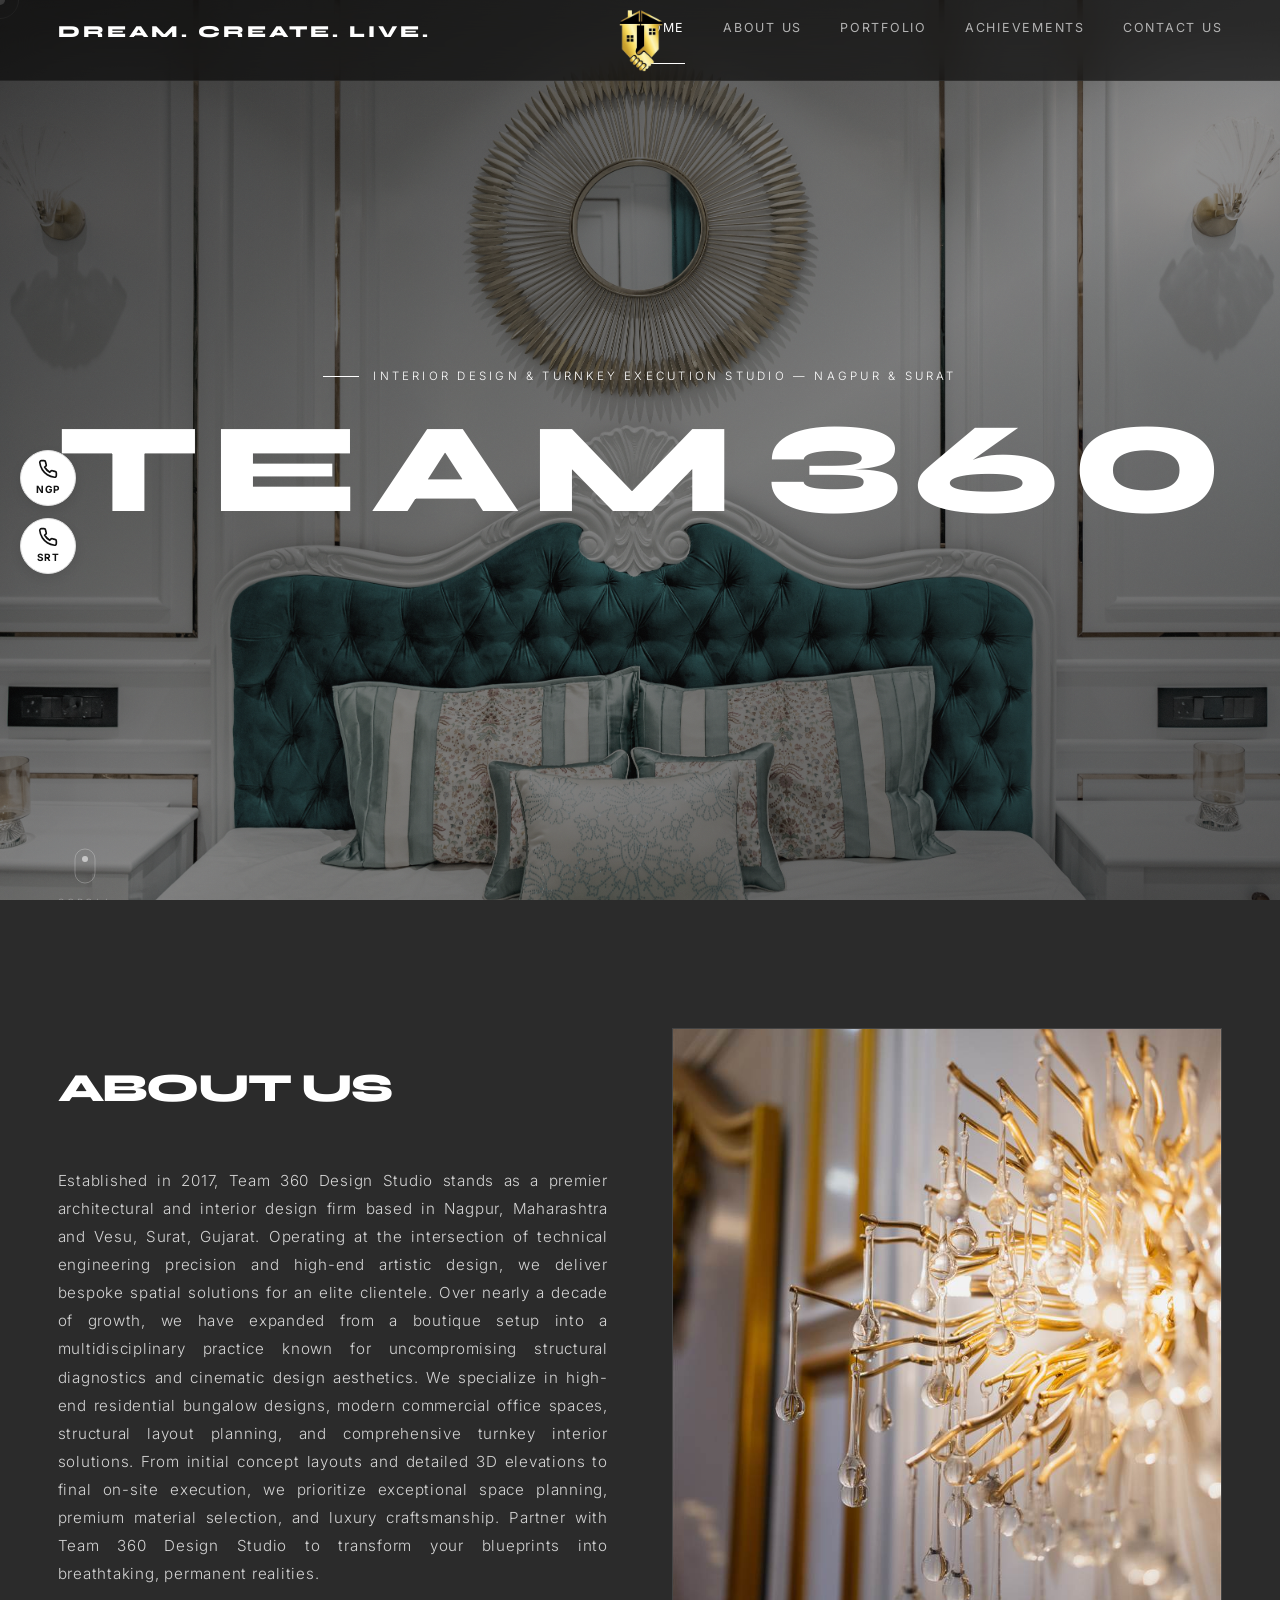
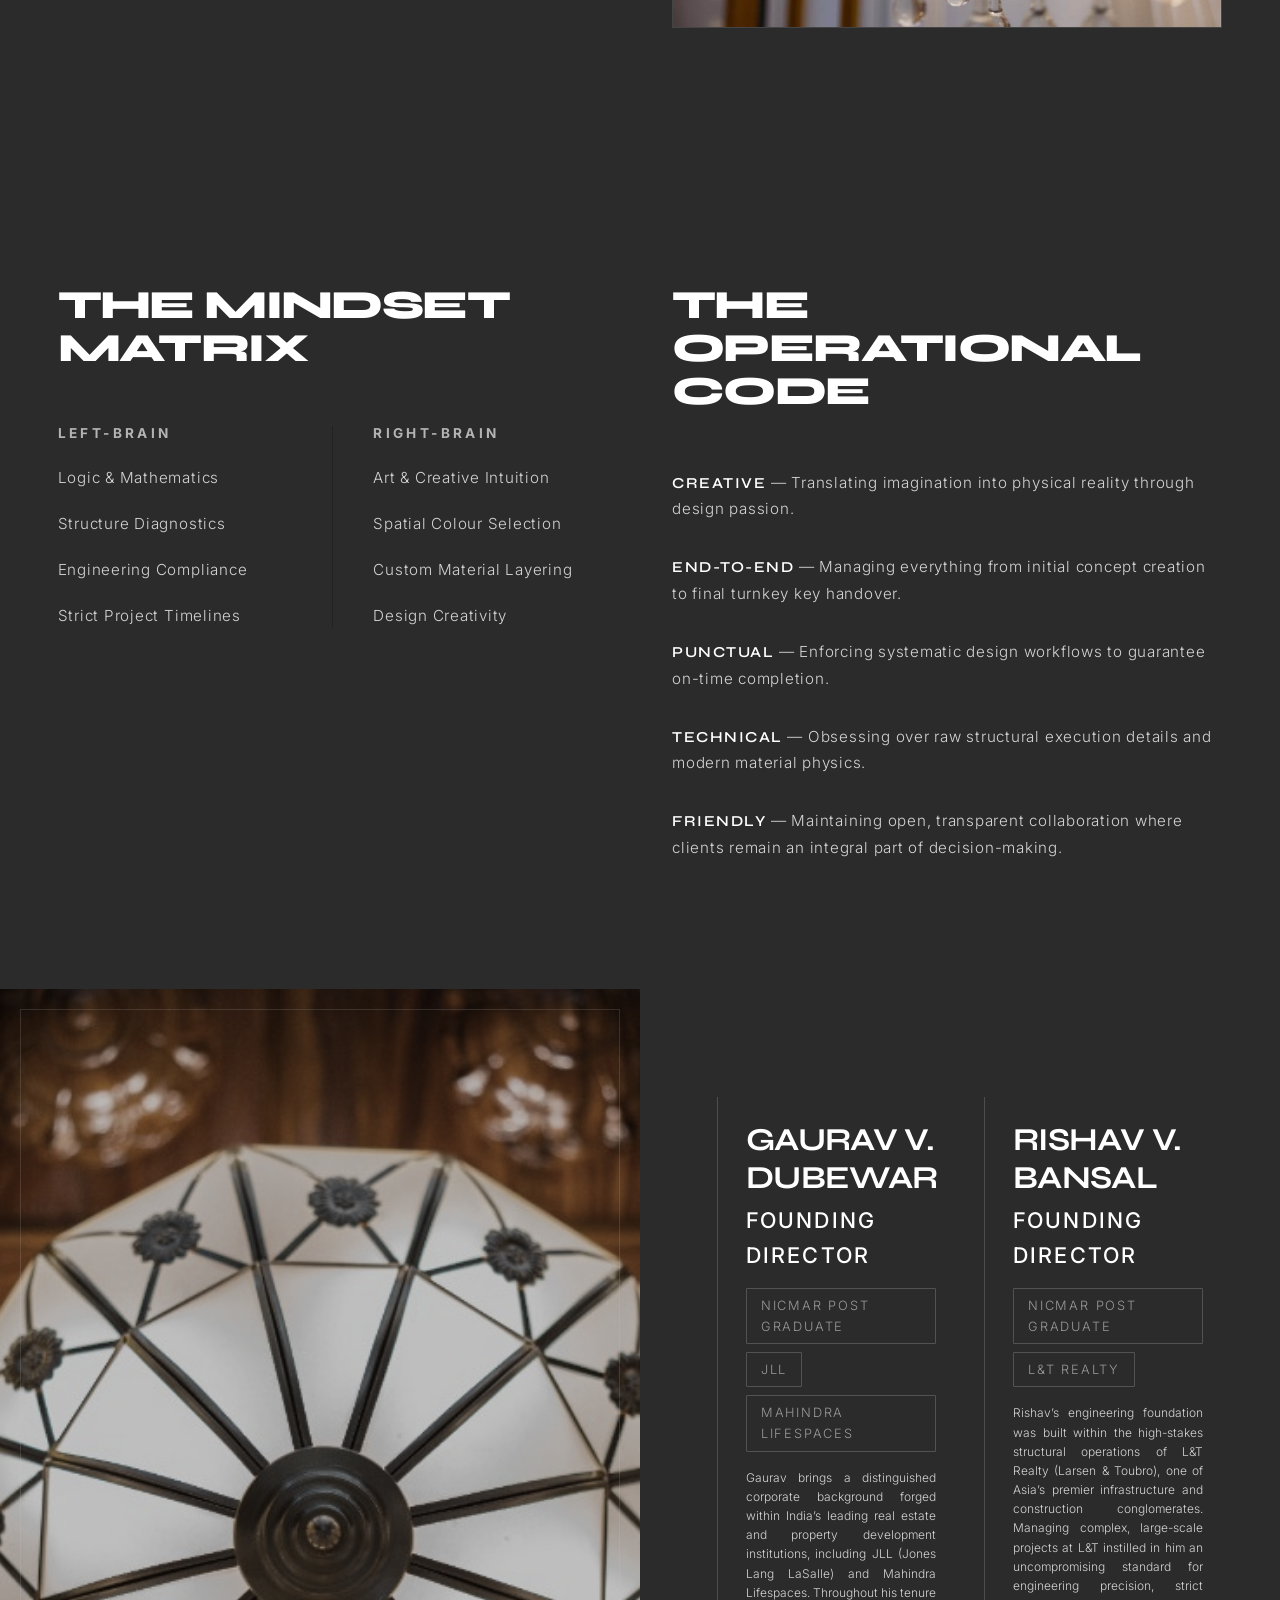
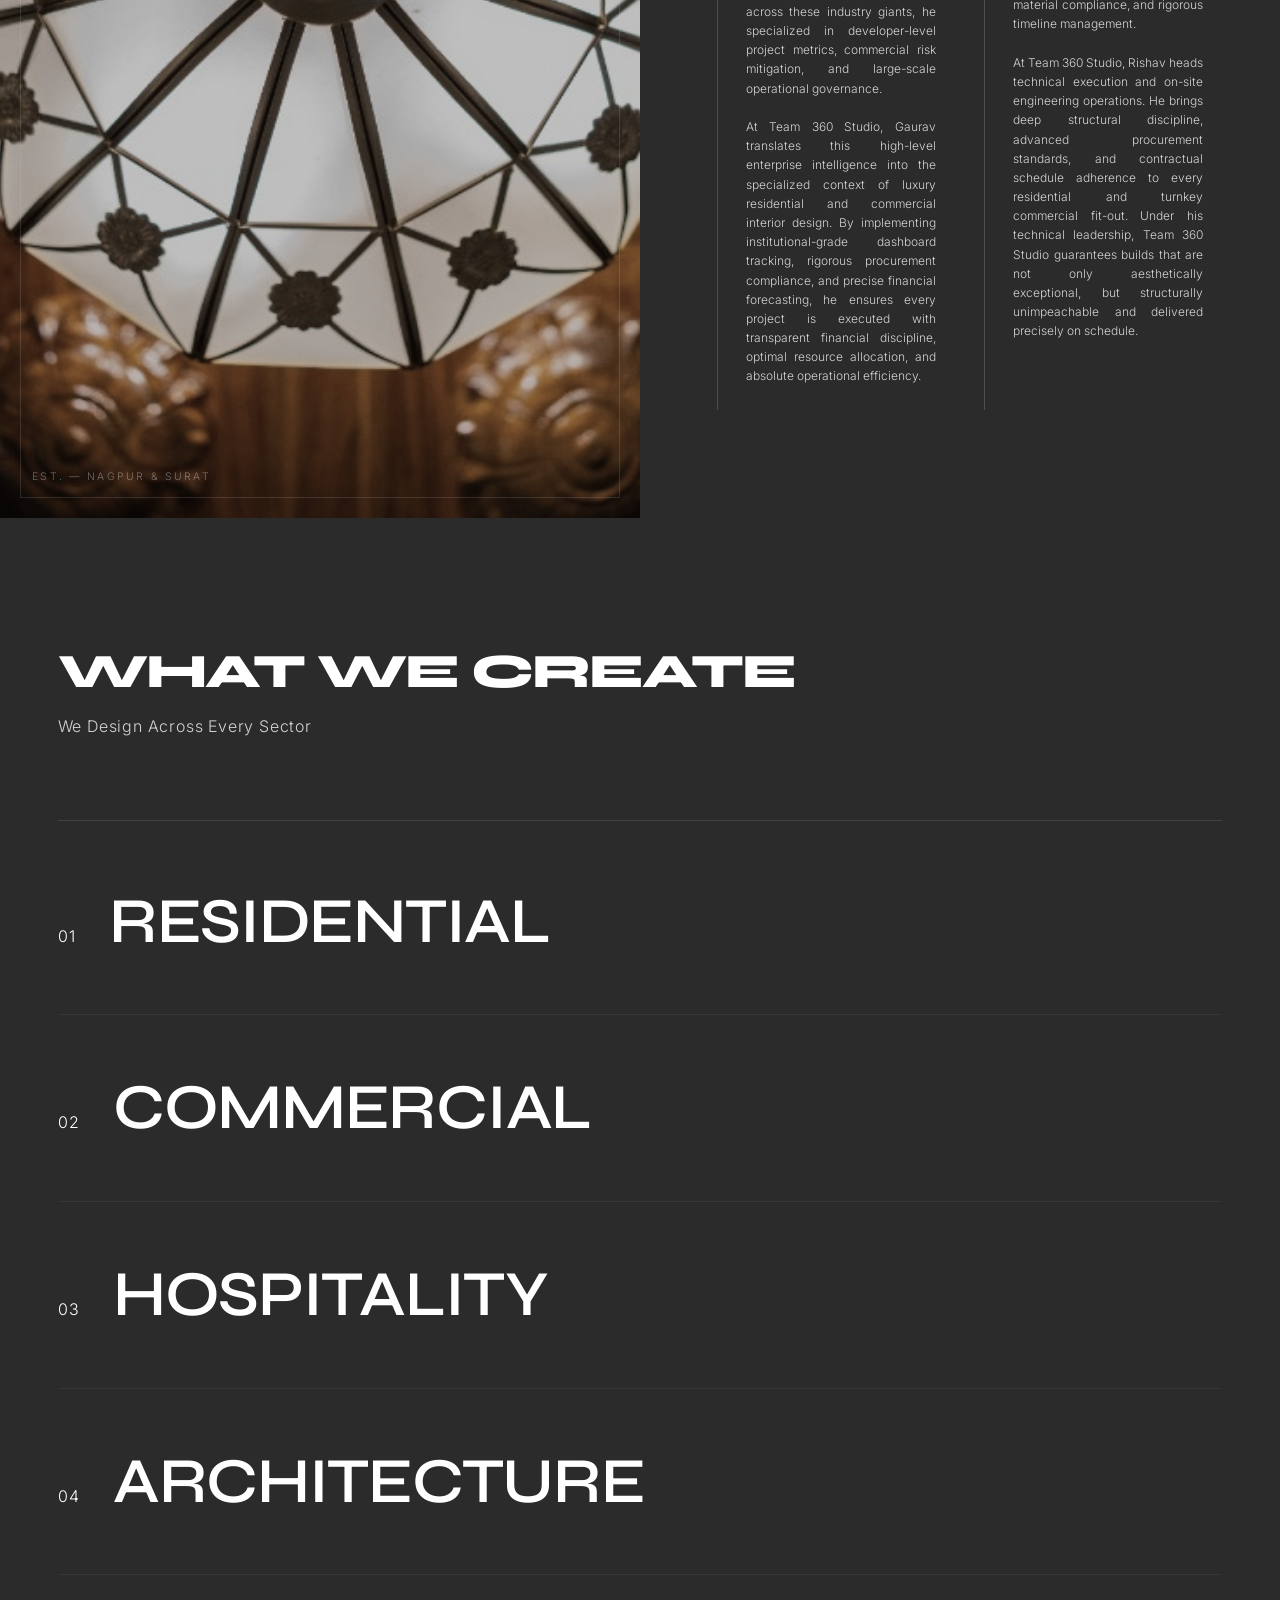
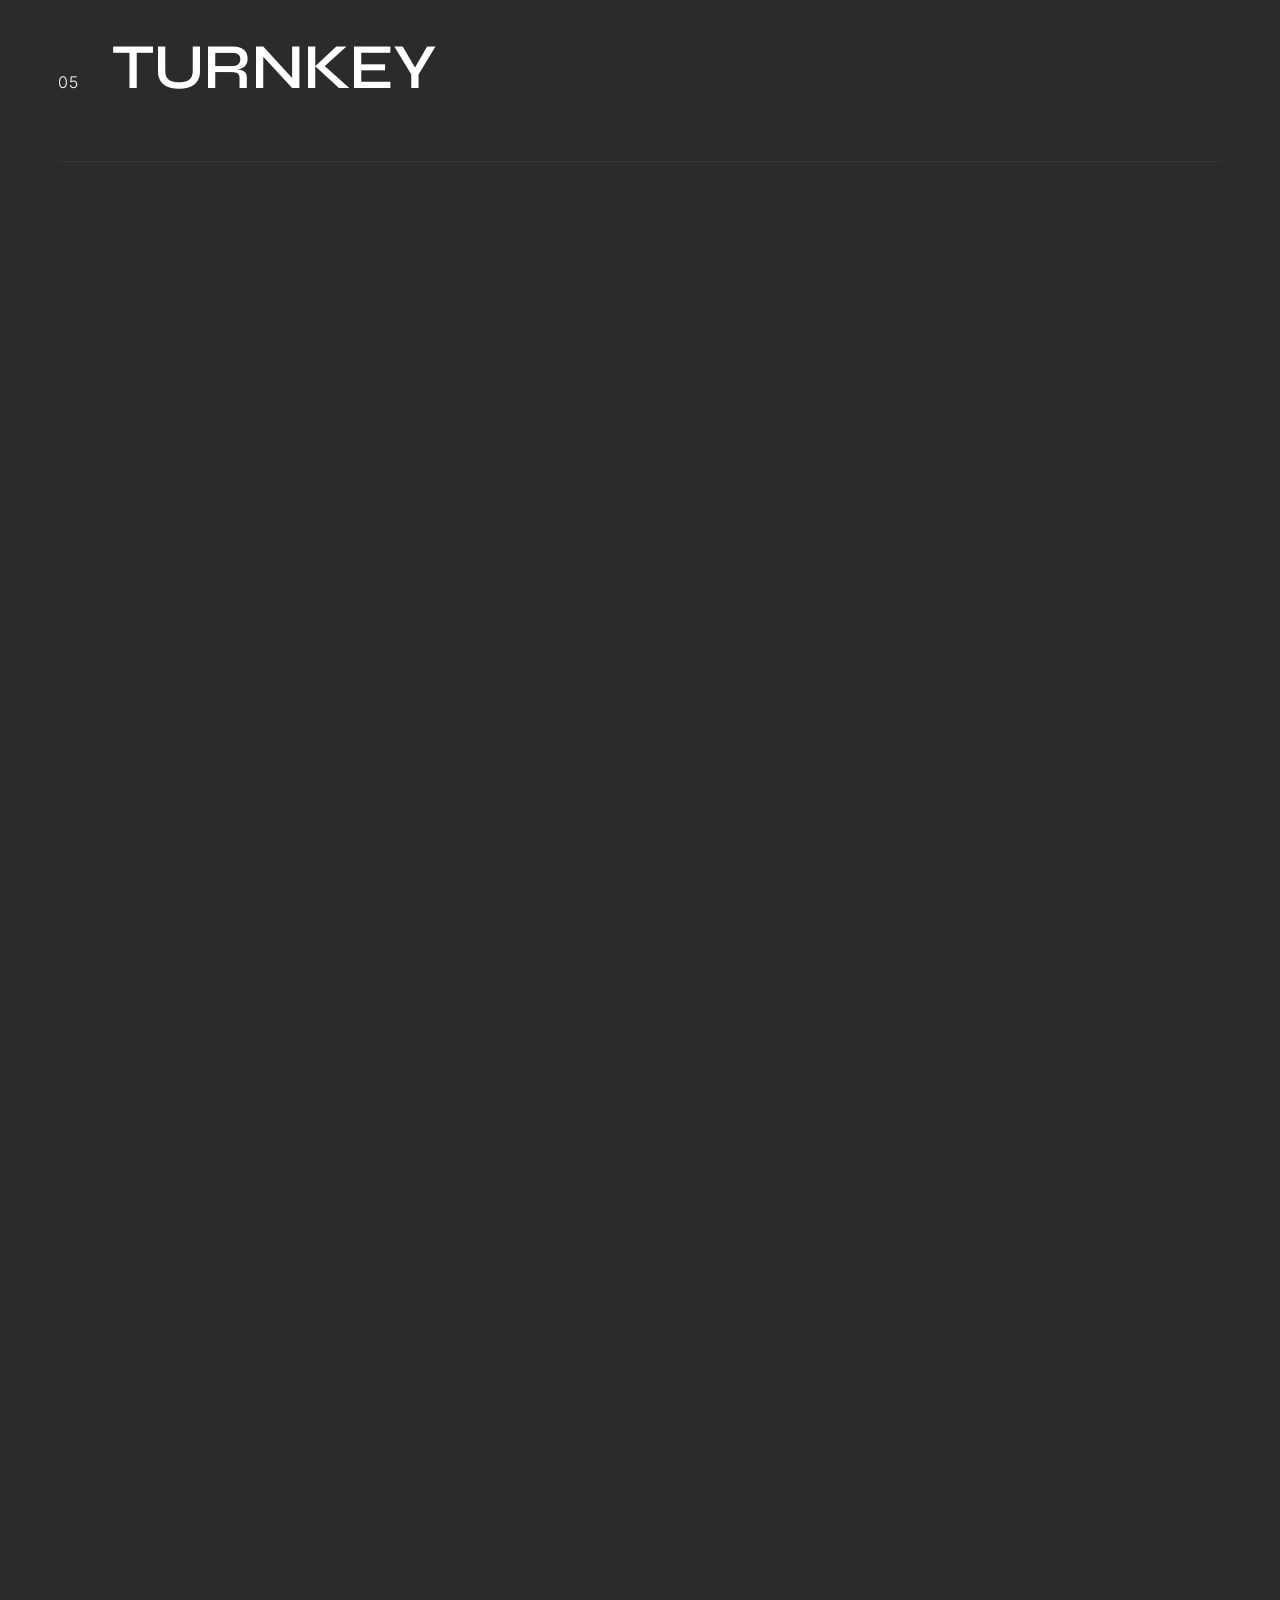
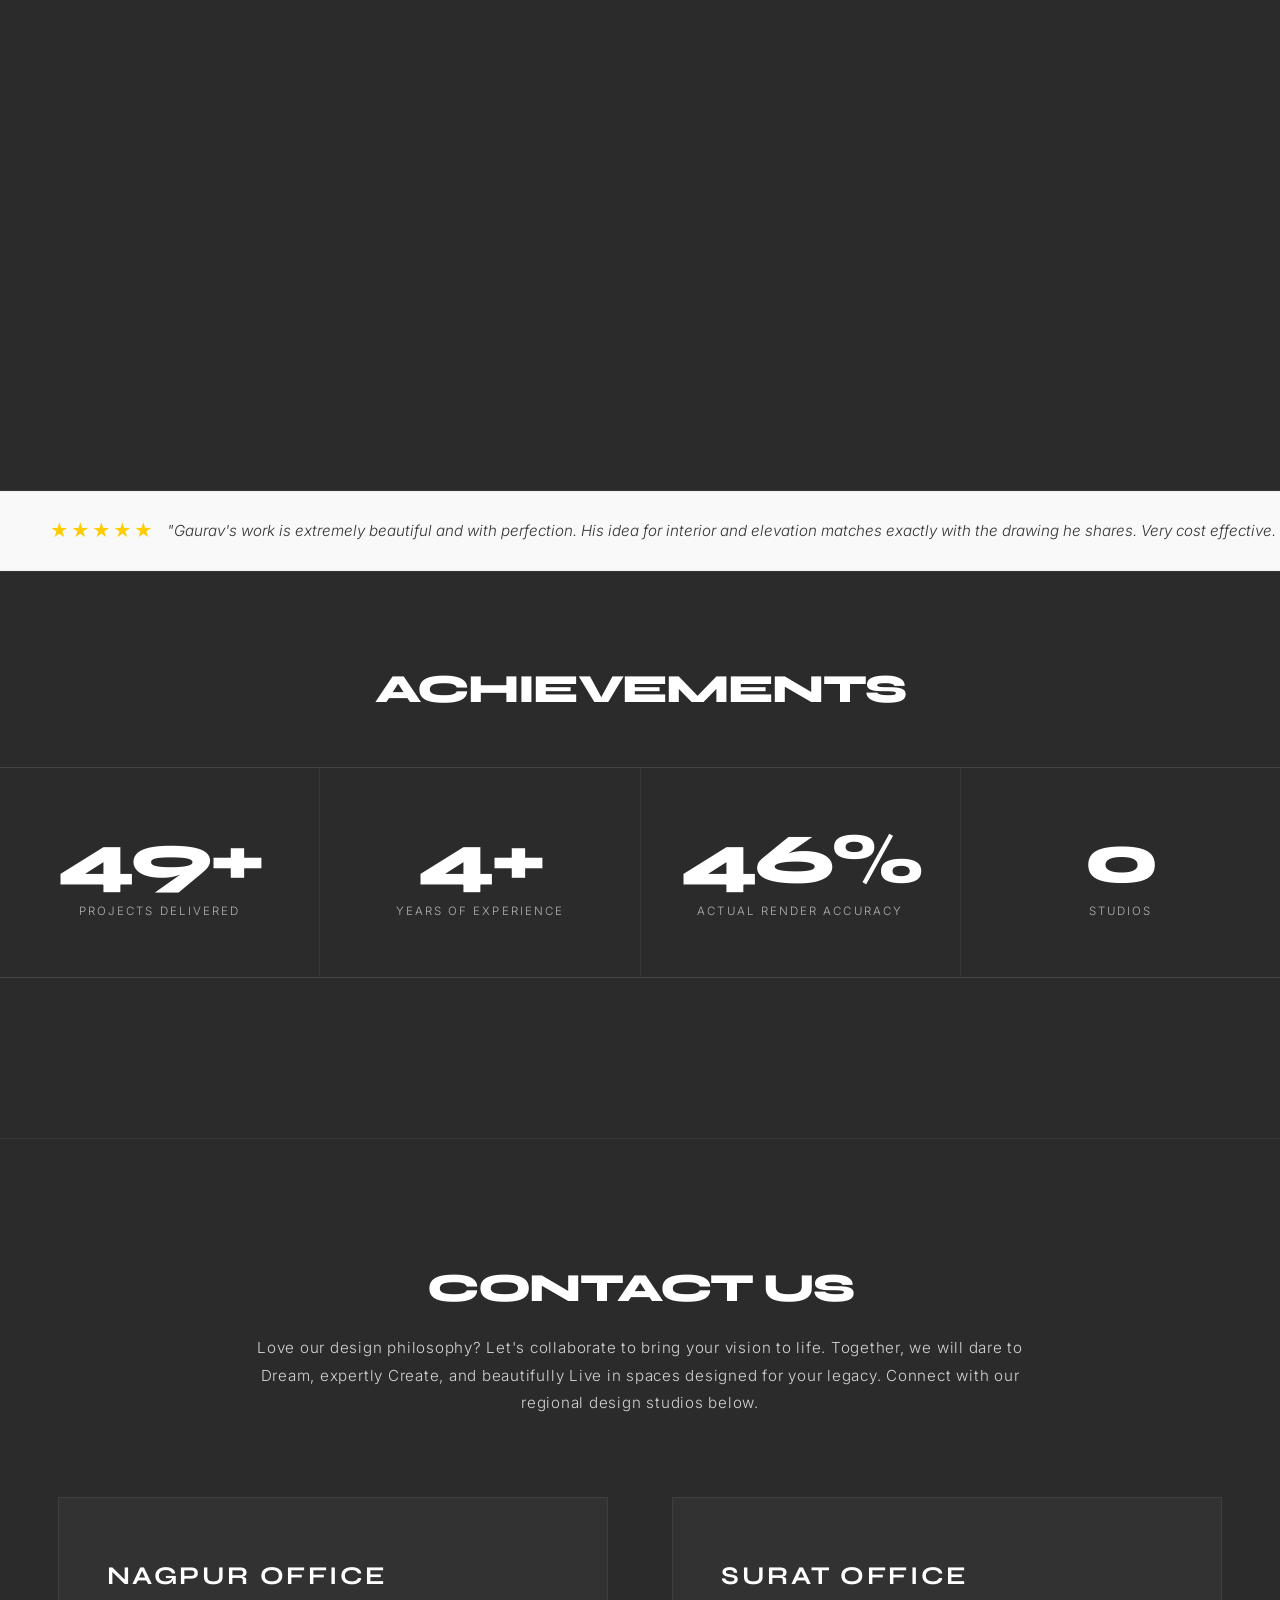
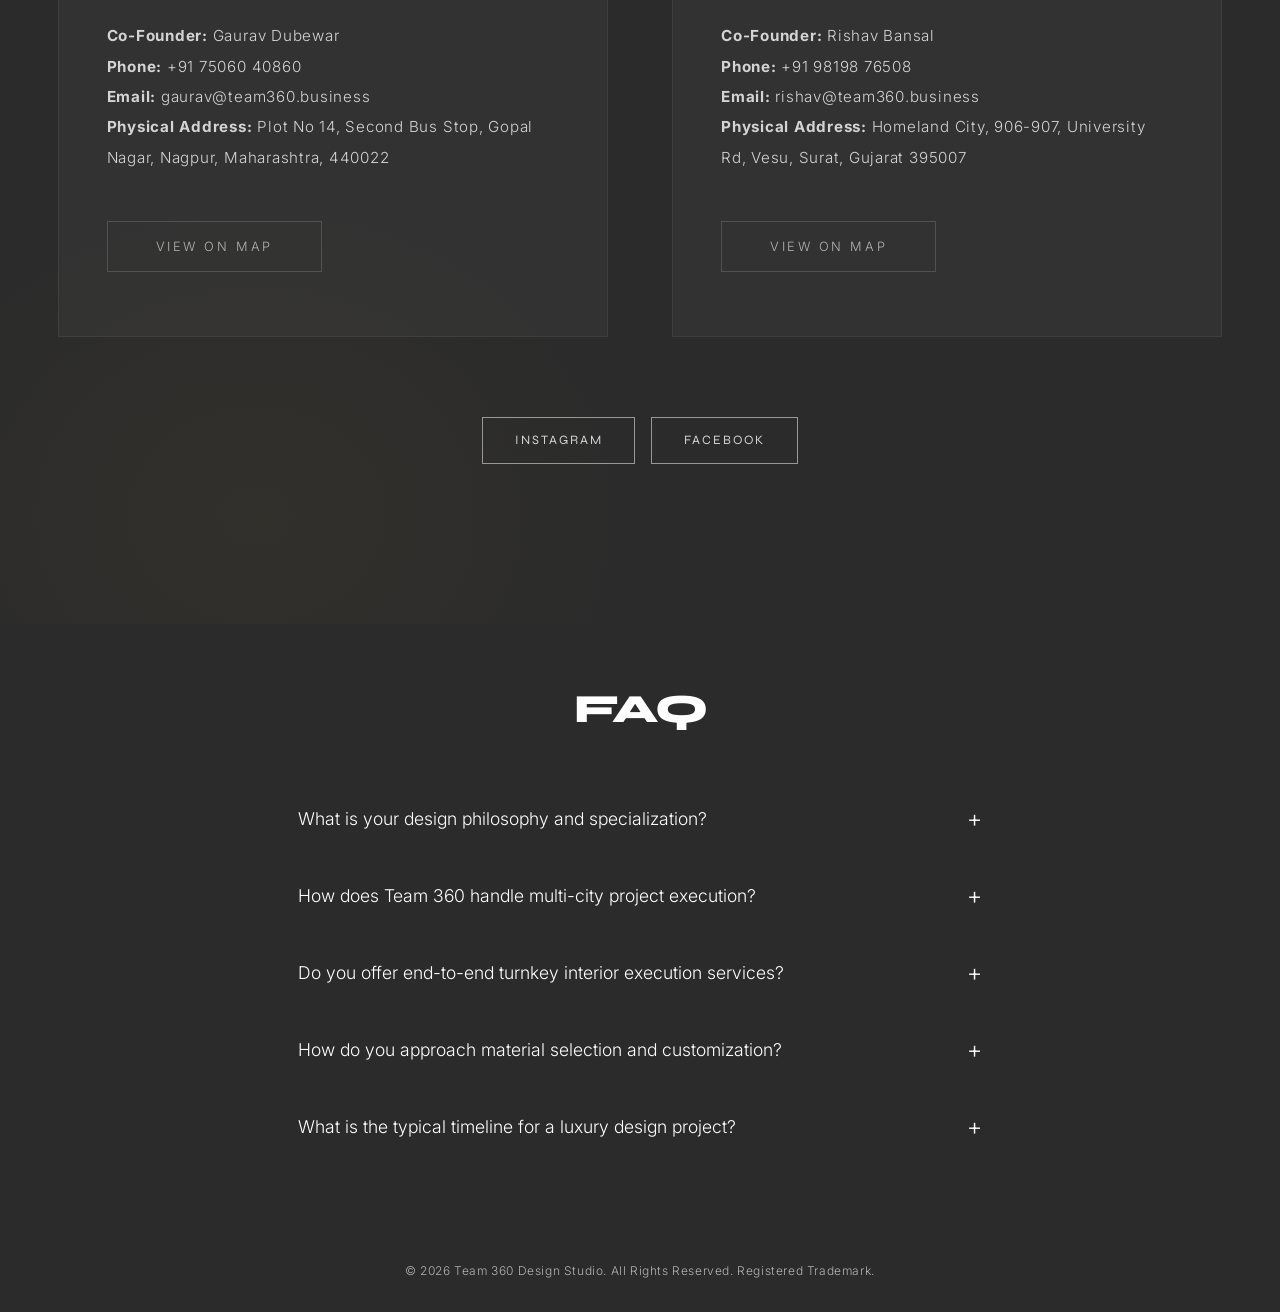
==== commit bf618efd: "Fix founders layout" ====
--- a/index.html
+++ b/index.html
@@ -13,7 +13,7 @@
 
   <!-- CSS -->
   <link rel="stylesheet" href="css/global.css" />
-  <link rel="stylesheet" href="css/layout.css" />
+  <link rel="stylesheet" href="css/layout-v2.css" />
   <link rel="stylesheet" href="css/animations.css" />
 
   <!-- Lenis Smooth Scroll CDN -->
--- a/css/layout-v2.css
+++ b/css/layout-v2.css
@@ -0,0 +1,2575 @@
+/* ============================================================
+   Team 360 Turnkey Projects LLP — layout.css
+   All component layout, spacing, and responsive styles
+   ============================================================ */
+
+/* ===========================
+   NAV / HEADER
+=========================== */
+#main-nav {
+  position: fixed;
+  top: 0;
+  left: 0;
+  right: 0;
+  z-index: 999999 !important;
+  padding: 18px var(--container-pad);
+  display: flex;
+  align-items: center;
+  justify-content: space-between;
+  background: var(--glass-bg);
+  backdrop-filter: blur(16px) saturate(180%);
+  -webkit-backdrop-filter: blur(16px) saturate(180%);
+  border-bottom: var(--border-subtle);
+  transition: transform 0.65s var(--ease-cinematic);
+}
+
+.nav-logo {
+  font-family: var(--font-heading);
+  font-size: 1.05rem;
+  font-weight: 800;
+  letter-spacing: 0.18em;
+  color: var(--color-text);
+  text-transform: uppercase;
+  transition: opacity 0.3s ease;
+}
+
+.nav-logo:hover { opacity: 0.75; }
+
+
+.nav-links {
+  display: flex;
+  gap: 38px;
+  align-items: center;
+}
+
+.nav-link {
+  font-family: var(--font-body);
+  font-weight: 400;
+  font-size: 0.78rem;
+  letter-spacing: 0.14em;
+  text-transform: uppercase;
+  color: var(--color-text-dim);           /* #B3B3B3 metallic platinum */
+  position: relative;
+  transition: color 0.35s ease;
+  display: inline-block;
+}
+
+.nav-link:hover { color: var(--color-text); }  /* #F4F4F4 off-white on hover */
+
+.nav-link.active { color: var(--color-accent); }
+
+/* Underline for nav links */
+.nav-link:not(.nav-link-admin)::after {
+  content: '';
+  position: absolute;
+  bottom: -2px;
+  left: 0;
+  width: 0;
+  height: 1px;
+  background: var(--color-accent);
+  transition: width 0.4s var(--ease-cinematic);
+}
+
+.nav-link:not(.nav-link-admin):hover::after,
+.nav-link:not(.nav-link-admin).active::after {
+  width: 100%;
+}
+
+/* Dropdown Navigation */
+.nav-dropdown {
+  position: relative;
+  display: inline-block;
+}
+
+.nav-dropdown-menu {
+  position: absolute;
+  top: 100%;
+  left: 50%;
+  transform: translateX(-50%) translateY(10px);
+  min-width: 180px;
+  background: var(--color-bg); /* Deep Charcoal #2B2B2B */
+  border: var(--border-subtle);
+  padding: 10px 0;
+  display: flex;
+  flex-direction: column;
+  opacity: 0;
+  visibility: hidden;
+  transition: opacity 0.3s ease, transform 0.3s ease, visibility 0.3s ease;
+  z-index: 1050;
+  box-shadow: 0 10px 30px rgba(0, 0, 0, 0.5);
+}
+
+.nav-dropdown:hover .nav-dropdown-menu {
+  opacity: 1;
+  visibility: visible;
+  transform: translateX(-50%) translateY(0);
+}
+
+.nav-dropdown-item {
+  font-family: var(--font-body);
+  font-weight: 400;
+  font-size: 0.75rem;
+  letter-spacing: 0.14em;
+  text-transform: uppercase;
+  color: var(--color-text-dim); /* Light Gray */
+  padding: 12px 20px;
+  text-align: center;
+  transition: color 0.3s ease, background 0.3s ease;
+}
+
+.nav-dropdown-item:hover {
+  color: var(--color-text); /* Crisp White */
+  background: rgba(255, 255, 255, 0.05);
+}
+
+.nav-link-admin {
+  font-size: 0.76rem;
+  letter-spacing: 0.16em;
+  padding: 8px 20px;
+  border: var(--border-gold);
+  color: var(--color-accent);
+  border-radius: 1px;
+  transition:
+    background  0.45s var(--ease-cinematic),
+    color       0.45s var(--ease-cinematic),
+    box-shadow  0.45s ease;
+}
+
+.nav-link-admin:hover {
+  background: var(--color-accent);
+  color: var(--color-bg);
+  box-shadow: 0 0 24px rgba(212,175,55,0.25);
+}
+
+/* Hamburger */
+.hamburger {
+  display: none;
+  flex-direction: column;
+  gap: 7px;
+  cursor: none;
+  z-index: 999999 !important;
+  padding: 4px;
+}
+
+.hamburger span {
+  display: block;
+  width: 26px;
+  height: 1px;
+  background: var(--color-text);
+  transition:
+    transform 0.55s var(--ease-cinematic),
+    opacity   0.4s ease,
+    width     0.4s ease;
+  transform-origin: center;
+}
+
+.hamburger.open span:nth-child(1) { transform: translateY(8px) rotate(45deg); }
+.hamburger.open span:nth-child(2) { opacity: 0; width: 0; }
+.hamburger.open span:nth-child(3) { transform: translateY(-8px) rotate(-45deg); }
+
+/* Mobile Menu */
+.mobile-menu {
+  display: none;
+  position: fixed;
+  inset: 0;
+  background: var(--color-bg);
+  z-index: 999998 !important;
+  flex-direction: column;
+  justify-content: center;
+  align-items: flex-start;
+  padding: var(--container-pad);
+  pointer-events: none;
+  opacity: 0;
+  transition: opacity 0.55s var(--ease-cinematic);
+}
+
+.mobile-menu::before {
+  content: 'TEAM 360';
+  position: absolute;
+  top: 24px;
+  left: var(--container-pad);
+  font-family: var(--font-heading);
+  font-size: 0.9rem;
+  font-weight: 800;
+  letter-spacing: 0.2em;
+  color: var(--color-accent);
+}
+
+.mobile-menu.open {
+  pointer-events: all;
+  opacity: 1;
+}
+
+body:has(.mobile-menu.open) .sticky-contact-widget {
+  display: none !important;
+}
+
+.mobile-nav-link {
+  font-family: var(--font-heading);
+  font-size: clamp(2.2rem, 8vw, 5rem);
+  font-weight: 700;
+  letter-spacing: -0.04em;
+  text-transform: uppercase;
+  padding: 10px 0;
+  border-bottom: var(--border-subtle);
+  width: 100%;
+  color: var(--color-text-sub);           /* #CCCCCC white-gray */
+  transition: color 0.3s ease;
+  line-height: 1.15;
+}
+
+.mobile-nav-link:hover { color: var(--color-accent); }
+
+.mobile-menu-footer {
+  position: absolute;
+  bottom: 36px;
+  left: var(--container-pad);
+  font-size: 0.68rem;
+  letter-spacing: 0.12em;
+  color: var(--color-text-muted);         /* ultra-dim metallic */
+  text-transform: uppercase;
+}
+
+/* ===========================
+   SECTION LABEL
+=========================== */
+.section-label {
+  font-size: 0.7rem;
+  letter-spacing: 0.32em;
+  text-transform: uppercase;
+  color: var(--color-accent);
+  display: flex;
+  align-items: center;
+  gap: 14px;
+  margin-bottom: 18px;
+}
+
+.section-label::before {
+  content: '';
+  display: inline-block;
+  width: 28px;
+  height: 1px;
+  background: var(--color-accent);
+  flex-shrink: 0;
+}
+
+/* ===========================
+   HERO
+=========================== */
+#hero {
+  position: relative;
+  height: 100svh;
+  min-height: 620px;
+  display: flex;
+  flex-direction: column;
+  justify-content: center;
+  align-items: flex-start;
+  overflow: hidden;
+}
+
+.hero-bg {
+  position: absolute;
+  inset: 0;
+  z-index: 0;
+}
+
+.hero-bg img {
+  width: 100%;
+  height: 100%;
+  object-fit: cover;
+  filter: saturate(0.45) brightness(0.9);
+  transform: scale(1.04);
+  transition: transform 12s ease;
+}
+
+#hero:hover .hero-bg img {
+  transform: scale(1.0);
+}
+
+.hero-overlay {
+  position: absolute;
+  inset: 0;
+  background: linear-gradient(
+    145deg,
+    rgba(10,10,10,0.80) 0%,
+    rgba(10,10,10,0.40) 55%,
+    rgba(10,10,10,0.65) 100%
+  );
+  z-index: 1;
+}
+
+.hero-content {
+  position: relative;
+  z-index: 50;   /* Fix: layered cleanly above all backdrop containers */
+  padding: 0 var(--container-pad);
+  width: 100%;
+}
+
+.hero-tag {
+  font-size: 0.72rem;
+  letter-spacing: 0.28em;
+  text-transform: uppercase;
+  color: var(--color-accent);
+  margin-bottom: 30px;
+  display: flex;
+  align-items: center;
+  gap: 14px;
+}
+
+.hero-tag::before {
+  content: '';
+  width: 36px;
+  height: 1px;
+  background: var(--color-accent);
+  flex-shrink: 0;
+}
+
+.hero-title {
+  display: flex !important;
+  align-items: baseline !important;
+  justify-content: center;
+  font-variant-numeric: lining-nums !important;
+  -webkit-font-smoothing: antialiased;
+  -moz-osx-font-smoothing: grayscale;
+  font-size: clamp(3.5rem, 10vw, 12rem);
+  font-family: var(--font-heading);
+  font-weight: 800;
+  letter-spacing: 0.1em;
+  line-height: 1;
+  text-transform: uppercase;
+  color: #ffffff;
+  mix-blend-mode: difference;
+  will-change: transform, mix-blend-mode;
+  z-index: 10;
+  white-space: nowrap;
+}
+
+.hero-title .line-create {
+  font-style: italic;
+  color: rgba(255,255,255,0.12);
+  -webkit-text-stroke: 1px rgba(255,255,255,0.38);
+}
+
+.hero-title .line-live {
+  color: var(--color-accent);
+}
+
+.hero-footer {
+  position: absolute;
+  bottom: -10px;
+  left: var(--container-pad);
+  right: var(--container-pad);
+  z-index: 50;   /* Fix: stays above animated hero backdrop */
+  display: flex;
+  justify-content: space-between;
+  align-items: flex-end;
+}
+
+.hero-caption {
+  font-size: 0.83rem;
+  color: var(--color-text-dim);           /* #B3B3B3 metallic platinum */
+  letter-spacing: 0.06em;
+  max-width: 300px;
+  line-height: 1.75;
+}
+
+.scroll-indicator {
+  display: flex;
+  flex-direction: column;
+  align-items: center;
+  gap: 10px;
+  color: rgba(255,255,255,0.35);
+}
+
+.scroll-indicator-label {
+  font-size: 0.62rem;
+  letter-spacing: 0.28em;
+  text-transform: uppercase;
+}
+
+/* ===========================
+   PILLARS BAR
+=========================== */
+#pillars {
+  padding: 0 var(--container-pad);
+  border-bottom: var(--border-subtle);
+  display: grid;
+  grid-template-columns: repeat(4, 1fr);
+  gap: 1px;
+  background: rgba(255,255,255,0.06);
+}
+
+.pillar-item {
+  background: var(--color-bg);
+  padding: clamp(24px, 4vw, 40px) clamp(20px, 3vw, 32px);
+  text-align: left;
+}
+
+.pillar-num {
+  font-family: var(--font-heading);
+  font-size: 0.68rem;
+  letter-spacing: 0.28em;
+  color: var(--color-accent);
+  margin-bottom: 14px;
+}
+
+.pillar-title {
+  font-family: var(--font-heading);
+  font-size: clamp(0.95rem, 1.3vw, 1.3rem);
+  letter-spacing: -0.02em;
+  margin-bottom: 10px;
+  line-height: 1.25;
+}
+
+.pillar-desc {
+  font-size: 0.8rem;
+  color: var(--color-text-dim);           /* #B3B3B3 */
+  line-height: 1.75;
+  font-style: italic;
+}
+
+/* ===========================
+   ABOUT
+=========================== */
+#about {
+  padding: 0;
+  overflow: hidden;
+}
+
+.about-grid {
+  display: grid;
+  grid-template-columns: 1fr 1fr;
+  align-items: stretch;
+}
+
+.about-left {
+  position: relative;
+  height: 100%;
+  min-height: 500px;
+  overflow: hidden;
+}
+
+.about-left img {
+  width: 100%;
+  height: 100%;
+  object-fit: cover;
+  filter: saturate(0.5) brightness(0.8);
+  transform: scale(1.05);
+  transition: transform 8s ease;
+}
+
+.about-left:hover img {
+  transform: scale(1.0);
+}
+
+.about-left-frame {
+  position: absolute;
+  inset: 20px;
+  border: 1px solid rgba(200, 200, 200, 0.16);  /* platinum silver frame */
+  pointer-events: none;
+  z-index: 2;
+}
+
+.about-left-label {
+  position: absolute;
+  bottom: 32px;
+  left: 32px;
+  z-index: 3;
+  font-size: 0.65rem;
+  letter-spacing: 0.22em;
+  text-transform: uppercase;
+  color: rgba(200, 200, 200, 0.5);  /* platinum silver label */
+}
+
+.about-right {
+  padding: clamp(80px, 12vh, 140px) clamp(36px, 6vw, 90px);
+  display: flex;
+  flex-direction: column;
+  gap: 64px;
+}
+
+/* ===========================
+   THE BLUEPRINT (NARRATIVE)
+=========================== */
+.blueprint-section {
+  padding: 8rem 0;
+  width: 100%;
+}
+
+.blueprint-grid {
+  display: grid;
+  grid-template-columns: repeat(2, 1fr);
+  gap: 4rem;
+  align-items: center;
+  padding: 0 var(--container-pad);
+}
+
+.blueprint-text {
+  font-family: var(--font-body);
+  font-size: clamp(0.95rem, 1.1vw, 1.15rem);
+  color: var(--color-text-sub); /* #CCCCCC */
+  font-weight: 300;
+  letter-spacing: 0.05em;
+  line-height: 1.85;
+  text-align: justify;
+}
+
+.studio-profile-img {
+  width: 100%;
+  height: 600px;
+  object-fit: cover;
+  border-radius: 0;
+  border: 1px solid rgba(200, 200, 200, 0.16); /* razor-thin metallic frame */
+}
+
+/* ===========================
+   IDEOLOGY / MINDSET MATRIX (50/50 GRID)
+=========================== */
+.ideology-section {
+  padding: 8rem 0;
+  width: 100%;
+}
+
+.ideology-grid {
+  display: grid;
+  grid-template-columns: repeat(2, 1fr);
+  gap: 4rem;
+  align-items: start;
+  padding: 0 var(--container-pad);
+}
+
+.ideology-header {
+  font-family: var(--font-heading);
+  font-size: clamp(1.8rem, 3.5vw, 2.5rem);
+  letter-spacing: -0.04em;
+  color: var(--color-text); /* Off-White (#F4F4F4) */
+  margin-bottom: 3.5rem;
+  font-weight: 800;
+  text-transform: uppercase;
+}
+
+.ideology-col {
+  display: flex;
+  flex-direction: column;
+}
+
+/* Mindset Matrix */
+.mindset-split {
+  display: grid;
+  grid-template-columns: 1fr 1px 1fr;
+  gap: 2.5rem;
+  align-items: start;
+}
+
+.mindset-divider {
+  background: #222222; /* low-contrast gray */
+  width: 1px;
+  height: 100%;
+}
+
+.mindset-title {
+  font-family: var(--font-body);
+  font-size: 0.85rem;
+  letter-spacing: 0.25em;
+  color: var(--color-text-dim);
+  text-transform: uppercase;
+  margin-bottom: 1.5rem;
+}
+
+.mindset-list, .studio-code-list {
+  list-style: none;
+  padding: 0;
+  margin: 0;
+  display: flex;
+  flex-direction: column;
+  gap: 1.25rem;
+}
+
+.mindset-list li, .studio-code-list li {
+  font-family: var(--font-body);
+  font-size: clamp(0.95rem, 1vw, 1.1rem);
+  color: var(--color-text-sub); /* White-Gray (#CCCCCC) */
+  font-weight: 300;
+  letter-spacing: 0.05em;
+  line-height: 1.7;
+}
+
+.studio-code-list {
+  gap: 2rem;
+}
+
+.studio-code-list li strong {
+  font-family: var(--font-heading);
+  color: var(--color-text); /* Off-White (#F4F4F4) */
+  letter-spacing: 0.1em;
+  font-weight: 600;
+  text-transform: uppercase;
+}
+
+/* Founders — side-by-side 2-column grid */
+.founders-grid {
+  display: grid;
+  grid-template-columns: repeat(2, minmax(0, 1fr));
+  gap: 3rem;
+  align-items: stretch;
+}
+
+.founder-card {
+  border-left: 1px solid rgba(200, 200, 200, 0.22); /* platinum silver border */
+  padding-left: 28px;
+  padding-top: 1.5rem;
+  padding-bottom: 1.5rem;
+}
+
+.founder-card h3 {
+  font-family: var(--font-heading);
+  font-size: clamp(1.75rem, 2.5vw, 2rem);
+  letter-spacing: -0.02em;
+  margin-bottom: 5px;
+  line-height: 1.2;
+}
+
+.founder-title {
+  font-size: 1.35rem;
+  font-weight: 500;
+  letter-spacing: 0.1em;
+  text-transform: uppercase;
+  color: var(--color-accent);
+  margin-bottom: 14px;
+}
+
+.founder-tags {
+  display: flex;
+  flex-wrap: wrap;
+  align-content: flex-start;
+  gap: 8px;
+  margin-bottom: 16px;
+  min-height: 64px;
+}
+
+.founder-tag {
+  font-size: 0.8rem;
+  letter-spacing: 0.14em;
+  text-transform: uppercase;
+  border: 1px solid rgba(200, 200, 200, 0.25); /* platinum silver */
+  color: rgba(200, 200, 200, 0.7);             /* platinum silver */
+  padding: 6px 14px;
+  border-radius: 1px;
+  transition: background 0.3s ease, color 0.3s ease;
+}
+
+.founder-tag:hover {
+  background: var(--color-accent-dim);
+  color: var(--color-accent);
+}
+
+.founder-desc {
+  font-size: 1.1rem;
+  color: var(--color-text-sub);           /* #CCCCCC white-gray */
+  line-height: 1.6;
+  text-align: justify !important;
+  text-justify: inter-word !important;
+  hyphens: auto;
+}
+
+/* ===========================
+   PORTFOLIO
+=========================== */
+#portfolio {
+  padding-top: var(--section-pad-v);
+  padding-bottom: var(--section-pad-v);
+}
+
+.portfolio-header {
+  padding: 0 var(--container-pad);
+  margin-bottom: 52px;
+  display: flex;
+  flex-direction: column;
+  gap: 16px;
+}
+
+
+
+.filter-tabs {
+  display: flex;
+  gap: 30px;
+  align-items: center;
+  flex-wrap: wrap;
+}
+
+.filter-btn {
+  font-family: var(--font-body);
+  font-size: 0.78rem;
+  font-weight: 400;
+  letter-spacing: 0.2em;
+  text-transform: uppercase;
+  color: rgba(255,255,255,0.38);
+  padding-bottom: 4px;
+  transition: color 0.4s var(--ease-cinematic);
+  cursor: none;
+}
+
+.filter-btn.active,
+.filter-btn:hover {
+  color: var(--color-text);
+}
+
+/* Zero-gap square collage grid */
+.portfolio-collage-grid,
+.portfolio-hidden-wrapper {
+  display: grid;
+  grid-template-columns: repeat(4, 1fr) !important;
+  gap: 0px !important;
+  margin: 0 auto !important;
+  padding: 0 !important;
+  width: 100% !important;
+}
+
+@media (max-width: 1024px) {
+  .portfolio-collage-grid,
+  .portfolio-hidden-wrapper {
+    grid-template-columns: repeat(3, 1fr) !important;
+  }
+}
+
+@media (max-width: 768px) {
+  .portfolio-collage-grid,
+  .portfolio-hidden-wrapper {
+    grid-template-columns: repeat(2, 1fr) !important;
+  }
+}
+
+@media (max-width: 480px) {
+  .portfolio-collage-grid,
+  .portfolio-hidden-wrapper {
+    grid-template-columns: repeat(1, 1fr) !important;
+  }
+}
+
+.collage-tile {
+  width: 100% !important;
+  aspect-ratio: 1 / 1 !important;
+  border-radius: 0px !important;
+  overflow: hidden !important;
+  margin: 0 !important;
+  padding: 0 !important;
+  will-change: transform; /* Prepares browser engine for fast rendering */
+  transform: translateZ(0); /* Forces hardware acceleration */
+}
+
+.portfolio-img-uncropped {
+  content-visibility: auto; /* Skips rendering off-screen images until scrolled into view */
+  loading: lazy; /* Native lazy loading to prevent initial memory overload */
+}
+
+.collage-tile img {
+  width: 100% !important;
+  height: 100% !important;
+  object-fit: cover !important;
+  display: block !important;
+}
+
+/* Portfolio Viewport System */
+.portfolio-viewport-wrapper {
+  max-height: calc(290px * 3 + 20px);
+  overflow: hidden;
+  transition: max-height 0.8s var(--ease-cinematic);
+}
+
+.portfolio-viewport-wrapper.active {
+  max-height: 75vh;
+  overflow-y: auto;
+  -webkit-overflow-scrolling: touch;
+  scrollbar-width: thin;
+}
+
+.portfolio-viewport-wrapper.active::-webkit-scrollbar {
+  width: 6px;
+}
+.portfolio-viewport-wrapper.active::-webkit-scrollbar-track {
+  background: rgba(255,255,255,0.05);
+}
+.portfolio-viewport-wrapper.active::-webkit-scrollbar-thumb {
+  background: rgba(255,255,255,0.2);
+  border-radius: 3px;
+}
+
+.portfolio-see-more-container {
+  display: flex;
+  justify-content: center;
+  margin-top: 32px;
+}
+
+.btn-see-more {
+  padding: 14px 48px;
+  border: 1px solid rgba(255,255,255,0.15);
+  color: var(--color-text-dim);
+  font-size: 0.8rem;
+  letter-spacing: 0.2em;
+  text-transform: uppercase;
+  transition: all 0.3s ease;
+}
+
+.btn-see-more:hover {
+  border-color: var(--color-accent);
+  color: var(--color-text);
+  background: rgba(255,255,255,0.05);
+}
+
+/* ===========================
+   PORTFOLIO CATEGORY SECTIONS
+=========================== */
+.portfolio-category-section {
+  padding: 6rem 0;
+  width: 100%;
+  background-color: var(--color-bg); /* Deep Charcoal #2B2B2B */
+  border-bottom: var(--border-subtle);
+  content-visibility: auto;
+  contain-intrinsic-size: 1000px;
+}
+
+.portfolio-category-header {
+  padding: 0 var(--container-pad);
+  margin-bottom: 2rem;
+}
+
+.portfolio-category-wrapper {
+  padding: 0 var(--container-pad);
+}
+
+.portfolio-category-grid {
+  display: grid;
+  grid-template-columns: repeat(auto-fill, minmax(300px, 1fr));
+  gap: 20px;
+  min-height: 200px; /* Placeholder height */
+  background: rgba(255, 255, 255, 0.02); /* Faint placeholder background */
+  border: 1px dashed rgba(255, 255, 255, 0.1);
+  margin-bottom: 2rem;
+}
+
+/* Grid Placement */
+.portfolio-item:nth-child(1)  { grid-column: span 8; grid-row: span 2; }
+.portfolio-item:nth-child(2)  { grid-column: span 4; grid-row: span 1; }
+.portfolio-item:nth-child(3)  { grid-column: span 4; grid-row: span 1; }
+.portfolio-item:nth-child(4)  { grid-column: span 5; grid-row: span 1; }
+.portfolio-item:nth-child(5)  { grid-column: span 4; grid-row: span 1; }
+.portfolio-item:nth-child(6)  { grid-column: span 3; grid-row: span 1; }
+.portfolio-item:nth-child(7)  { grid-column: span 6; grid-row: span 1; }
+.portfolio-item:nth-child(8)  { grid-column: span 6; grid-row: span 1; }
+.portfolio-item:nth-child(9)  { grid-column: span 4; grid-row: span 2; }
+.portfolio-item:nth-child(10) { grid-column: span 8; grid-row: span 1; }
+.portfolio-item:nth-child(11) { grid-column: span 8; grid-row: span 1; }
+
+.portfolio-item[style*="display: none"] { display: none !important; }
+
+.portfolio-item img {
+  will-change: transform;
+  transform: translateZ(0);
+  object-fit: cover;
+  aspect-ratio: 4 / 3;
+}
+
+.portfolio-info-name {
+  font-family: var(--font-heading);
+  font-size: clamp(1rem, 1.8vw, 1.55rem);
+  letter-spacing: -0.02em;
+  margin-bottom: 7px;
+  line-height: 1.2;
+}
+
+.portfolio-info-cat {
+  font-size: 0.68rem;
+  letter-spacing: 0.24em;
+  text-transform: uppercase;
+  color: var(--color-accent);
+}
+
+/* ===========================
+   ACHIEVEMENT & PR
+=========================== */
+#achievements {
+  padding: var(--section-pad-v-sm) 0;
+  overflow: hidden;
+  border-top: var(--border-subtle);
+  border-bottom: var(--border-subtle);
+  position: relative;
+}
+
+.achievements-label {
+  padding: 0 var(--container-pad);
+  margin-bottom: 48px;
+}
+
+.achievements-intro {
+  font-size: clamp(0.95rem, 1.1vw, 1.1rem);
+  color: var(--color-text-sub);           /* #CCCCCC white-gray */
+  line-height: 1.8;
+  max-width: 500px;
+  margin-top: 16px;
+}
+
+.marquee-container {
+  overflow: hidden;
+  width: 100%;
+  position: relative;
+  padding: 16px 0;
+}
+
+/* Fade edges */
+.marquee-container::before,
+.marquee-container::after {
+  content: '';
+  position: absolute;
+  top: 0;
+  bottom: 0;
+  width: 140px;
+  z-index: 2;
+  pointer-events: none;
+}
+
+.marquee-container::before {
+  left: 0;
+  background: linear-gradient(to right, var(--color-bg), transparent);
+}
+
+.marquee-container::after {
+  right: 0;
+  background: linear-gradient(to left, var(--color-bg), transparent);
+}
+
+.marquee-item {
+  display: inline-flex;
+  align-items: center;
+}
+
+.marquee-text {
+  font-family: var(--font-heading);
+  font-size: clamp(2rem, 4.5vw, 5rem);
+  font-weight: 700;
+  letter-spacing: -0.04em;
+  color: rgba(255,255,255,0.07);
+  text-transform: uppercase;
+  white-space: nowrap;
+  padding: 0 36px;
+  transition: color 0.4s ease;
+}
+
+.marquee-text:hover {
+  color: rgba(255,255,255,0.22);
+}
+
+.marquee-sep {
+  color: var(--color-accent);
+  font-size: clamp(1rem, 2vw, 1.8rem);
+  opacity: 0.45;
+  padding: 0 6px;
+}
+
+/* Second marquee row (smaller, reversed) */
+.marquee-row-2 .marquee-text {
+  font-size: clamp(1rem, 1.8vw, 2rem);
+  color: rgba(212,175,55,0.1);
+  padding: 0 24px;
+  letter-spacing: 0.1em;
+  font-weight: 600;
+}
+
+.marquee-row-2 .marquee-text:hover {
+  color: rgba(212,175,55,0.35);
+}
+
+/* Stats Grid */
+.stats-grid {
+  display: grid;
+  grid-template-columns: repeat(4, 1fr);
+  gap: 1px;
+  background: rgba(255,255,255,0.06);
+  margin-top: 56px;
+  border-top: var(--border-subtle);
+}
+
+.stat-item {
+  background: var(--color-bg);
+  padding: clamp(32px, 5vw, 56px) 24px;
+  text-align: center;
+  cursor: default;
+}
+
+.stat-number {
+  font-family: var(--font-heading);
+  font-size: clamp(2.5rem, 5.5vw, 5rem);
+  font-weight: 800;
+  letter-spacing: -0.04em;
+  color: var(--color-accent);
+  line-height: 1;
+  margin-bottom: 12px;
+  display: block;
+  transition: color 0.4s ease;
+}
+
+.stat-label {
+  font-size: 0.72rem;
+  letter-spacing: 0.18em;
+  text-transform: uppercase;
+  color: var(--color-text-dim);           /* #B3B3B3 metallic platinum */
+}
+
+/* ===========================
+   AWARDS TIMELINE
+=========================== */
+.awards-timeline-widget {
+  display: flex;
+  flex-direction: row;
+  justify-content: space-between;
+  align-items: flex-start;
+  gap: 4rem;
+  width: 100%;
+  overflow-x: hidden;
+  scrollbar-width: thin;
+}
+
+.awards-timeline-widget::-webkit-scrollbar {
+  height: 6px;
+}
+
+.awards-timeline-widget::-webkit-scrollbar-thumb {
+  background: rgba(255, 255, 255, 0.1);
+  border-radius: 4px;
+}
+
+.awards-timeline-widget::-webkit-scrollbar-track {
+  background: transparent;
+}
+
+/* ===========================
+   FAQ
+=========================== */
+#faq {
+  padding: var(--section-pad-v) var(--container-pad);
+}
+
+.faq-header {
+  margin-bottom: 64px;
+}
+
+.accordion-list {
+  display: flex;
+  flex-direction: column;
+  border-top: var(--border-dim);
+}
+
+.accordion-item {
+  border-bottom: var(--border-dim);
+  padding: 30px 0;
+  cursor: none;
+}
+
+.accordion-question {
+  display: flex;
+  justify-content: space-between;
+  align-items: flex-start;
+  gap: 24px;
+}
+
+.accordion-q-text {
+  font-family: var(--font-heading);
+  font-size: clamp(1.1rem, 2.3vw, 2.1rem);
+  letter-spacing: -0.03em;
+  transition: color 0.35s ease;
+  line-height: 1.2;
+}
+
+.accordion-item:hover .accordion-q-text,
+.accordion-item.open .accordion-q-text {
+  color: var(--color-accent);
+}
+
+.accordion-icon {
+  font-size: 1.5rem;
+  font-weight: 300;
+  color: var(--color-accent);
+  flex-shrink: 0;
+  margin-top: 4px;
+  line-height: 1;
+  width: 28px;
+  height: 28px;
+}
+
+.accordion-answer {
+  padding: 0;
+  color: var(--color-text-sub);           /* #CCCCCC white-gray */
+  font-size: clamp(0.9rem, 1.05vw, 1.08rem);
+  line-height: 1.85;
+}
+
+.accordion-item.open .accordion-answer {
+  padding-top: 20px;
+}
+
+/* ===========================
+   CONTACT / FOOTER
+=========================== */
+#contact {
+  padding: var(--section-pad-v) var(--container-pad) 0;
+  border-top: var(--border-subtle);
+  position: relative;
+  overflow: hidden;
+}
+
+/* Background gold glow */
+#contact::before {
+  content: '';
+  position: absolute;
+  bottom: -20%;
+  left: -10%;
+  width: 60%;
+  height: 60%;
+  background: radial-gradient(ellipse, rgba(212,175,55,0.04) 0%, transparent 70%);
+  pointer-events: none;
+  z-index: 0;
+}
+
+.contact-top {
+  margin-bottom: 80px;
+  position: relative;
+  z-index: 1;
+}
+
+.lets-talk {
+  font-family: var(--font-heading);
+  font-size: clamp(4.5rem, 13.5vw, 15rem);
+  font-weight: 800;
+  letter-spacing: -0.06em;
+  line-height: 0.88;
+  text-transform: uppercase;
+  display: block;
+  transition: color 0.4s ease;
+}
+
+.lets-talk.stroke-text {
+  -webkit-text-stroke: 1px rgba(255,255,255,0.22);
+  color: transparent;
+}
+
+.contact-grid {
+  display: grid;
+  grid-template-columns: repeat(auto-fit, minmax(220px, 1fr));
+  gap: 52px;
+  padding: 64px 0;
+  border-top: var(--border-dim);
+  position: relative;
+  z-index: 1;
+}
+
+.contact-col h4 {
+  font-family: var(--font-heading);
+  font-size: 0.72rem;
+  letter-spacing: 0.28em;
+  color: var(--color-accent);
+  text-transform: uppercase;
+  margin-bottom: 20px;
+}
+
+.contact-col p,
+.contact-col a {
+  font-size: 0.9rem;
+  color: var(--color-text-sub);           /* #CCCCCC white-gray */
+  line-height: 1.85;
+  display: block;
+  transition: color 0.35s ease;
+}
+
+.contact-col a:hover { color: var(--color-text); }  /* #F4F4F4 off-white on hover */
+
+.contact-info-item {
+  display: flex;
+  align-items: flex-start;
+  gap: 12px;
+  margin-bottom: 10px;
+}
+
+.contact-info-item svg {
+  flex-shrink: 0;
+  margin-top: 4px;
+  opacity: 0.45;
+}
+
+.social-row {
+  display: flex;
+  gap: 22px;
+  margin-top: 20px;
+  flex-wrap: wrap;
+}
+
+.social-link {
+  font-size: 0.72rem;
+  letter-spacing: 0.18em;
+  text-transform: uppercase;
+  color: var(--color-text-dim);           /* #B3B3B3 metallic platinum */
+  border-bottom: 1px solid rgba(255,255,255,0.12);
+  padding-bottom: 3px;
+  transition:
+    color        0.35s ease,
+    border-color 0.35s ease;
+}
+
+.social-link:hover {
+  color: var(--color-accent);
+  border-color: var(--color-accent);
+}
+
+
+
+.footer-bottom {
+  padding: 28px 0;
+  border-top: var(--border-subtle);
+  display: flex;
+  justify-content: space-between;
+  align-items: center;
+  flex-wrap: wrap;
+  gap: 14px;
+  position: relative;
+  z-index: 1;
+}
+
+.footer-copy {
+  font-size: 0.72rem;
+  color: var(--color-text-muted);         /* ultra-dim metallic */
+  letter-spacing: 0.08em;
+}
+
+.footer-brand {
+  font-family: var(--font-heading);
+  font-size: 0.88rem;
+  font-weight: 800;
+  letter-spacing: 0.18em;
+  color: var(--color-text-muted);         /* ultra-dim metallic */
+}
+
+.footer-brand span { 
+  color: rgba(200, 200, 200, 0.3); /* platinum silver */
+  font-family: 'Inter', 'Helvetica Neue', Arial, sans-serif;
+  font-weight: 900;
+}
+
+/* ===========================
+   CENTERED SOCIAL LINKS
+=========================== */
+.social-centered {
+  display: flex;
+  align-items: center;
+  justify-content: center;
+  gap: 32px;
+  padding: 28px 0;
+  border-top: var(--border-subtle);
+  border-bottom: var(--border-subtle);
+  margin-bottom: 64px;
+  position: relative;
+  z-index: 1;
+}
+
+.social-link-main {
+  font-family: var(--font-body);
+  font-size: 0.75rem;
+  letter-spacing: 0.28em;
+  text-transform: uppercase;
+  color: var(--color-text-dim);
+  border-bottom: 1px solid rgba(200,200,200,0.15);
+  padding-bottom: 2px;
+  transition:
+    color        0.35s var(--ease-cinematic),
+    border-color 0.35s var(--ease-cinematic);
+}
+
+.social-link-main:hover {
+  color: var(--color-text);
+  border-color: rgba(200,200,200,0.5);
+}
+
+.social-divider {
+  color: var(--color-text-muted);
+  font-size: 0.7rem;
+  letter-spacing: 0.1em;
+  user-select: none;
+}
+
+/* ===========================
+   ADMIN MODAL
+=========================== */
+.modal-backdrop {
+  position: fixed;
+  inset: 0;
+  background: rgba(0,0,0,0.88);
+  backdrop-filter: blur(10px) saturate(120%);
+  -webkit-backdrop-filter: blur(10px) saturate(120%);
+  z-index: 10000;
+  display: none;
+  align-items: center;
+  justify-content: center;
+  padding: 20px;
+}
+
+.modal-backdrop.open { display: flex; }
+
+.modal-card {
+  background: rgba(14, 14, 14, 0.96);
+  border: var(--border-subtle);
+  border-radius: 3px;
+  padding: clamp(40px, 6vw, 68px);
+  width: 100%;
+  max-width: 460px;
+  position: relative;
+  transition: border-color 0.5s ease;
+}
+
+.modal-card.auth-success {
+  width: 100%;
+  margin: auto;
+  padding: 3rem;
+  border: 1px solid rgba(255, 255, 255, 0.1);
+  background: rgba(15, 15, 15, 0.85);
+  backdrop-filter: blur(16px);
+  aspect-ratio: 1 / 1;
+  max-width: 650px;
+  overflow-y: scroll !important;
+  pointer-events: auto !important;
+  scrollbar-width: none;
+}
+
+.modal-card.auth-success::-webkit-scrollbar {
+  display: none !important;
+}
+
+.modal-card.auth-error {
+  border-color: rgba(255,70,70,0.5);
+}
+
+.modal-close {
+  position: absolute;
+  top: 22px;
+  right: 22px;
+  font-size: 1.1rem;
+  color: rgba(255,255,255,0.28);
+  transition: color 0.3s ease, transform 0.3s ease;
+  cursor: none;
+  line-height: 1;
+}
+
+.modal-close:hover {
+  color: #fff;
+  transform: rotate(90deg);
+}
+
+.modal-eyebrow {
+  font-size: 0.68rem;
+  letter-spacing: 0.28em;
+  text-transform: uppercase;
+  color: var(--color-accent);
+  margin-bottom: 10px;
+}
+
+.modal-card h2 {
+  font-family: var(--font-heading);
+  font-size: clamp(1.6rem, 3vw, 2.5rem);
+  letter-spacing: -0.03em;
+  margin-bottom: 10px;
+}
+
+.modal-sub {
+  font-size: 0.82rem;
+  color: var(--color-text-dim);           /* #B3B3B3 metallic platinum */
+  margin-bottom: 40px;
+  line-height: 1.7;
+}
+
+/* Floating Label Inputs */
+.input-group {
+  position: relative;
+  margin-bottom: 28px;
+}
+
+.input-group input {
+  width: 100%;
+  background: rgba(255,255,255,0.04);
+  border: 1px solid rgba(255,255,255,0.1);
+  border-radius: 2px;
+  padding: 22px 16px 8px;
+  font-size: 0.95rem;
+  font-family: var(--font-body);
+  font-weight: 300;
+  color: var(--color-text);
+  outline: none;
+  transition: border-color 0.35s ease, background 0.35s ease;
+  caret-color: var(--color-accent);
+}
+
+.input-group input:focus {
+  border-color: rgba(212, 175, 55, 0.55);
+  background: rgba(212, 175, 55, 0.03);
+}
+
+.input-group label {
+  position: absolute;
+  left: 16px;
+  top: 50%;
+  transform: translateY(-50%);
+  font-size: 0.85rem;
+  font-weight: 300;
+  color: var(--color-text-dim);           /* #B3B3B3 metallic platinum */
+  pointer-events: none;
+  transition: all 0.35s var(--ease-cinematic);
+}
+
+.input-group input:focus ~ label,
+.input-group input:not(:placeholder-shown) ~ label {
+  top: 10px;
+  transform: translateY(0);
+  font-size: 0.65rem;
+  letter-spacing: 0.12em;
+  color: var(--color-accent);
+}
+
+#auth-btn {
+  width: 100%;
+  padding: 16px;
+  background: var(--color-accent);
+  color: var(--color-bg);
+  font-family: var(--font-body);
+  font-size: 0.82rem;
+  font-weight: 500;
+  letter-spacing: 0.22em;
+  text-transform: uppercase;
+  border-radius: 2px;
+  cursor: none;
+  border: none;
+  transition:
+    background  0.45s var(--ease-cinematic),
+    box-shadow  0.45s ease,
+    color       0.3s ease;
+}
+
+#auth-btn:hover {
+  background: #e8ca4a;
+  box-shadow: 0 0 36px rgba(212, 175, 55, 0.32);
+}
+
+#auth-btn.success {
+  background: var(--color-success);
+  color: var(--color-bg);
+  box-shadow: 0 0 24px rgba(50,205,50,0.3);
+}
+
+#auth-status {
+  margin-top: 18px;
+  font-size: 0.78rem;
+  text-align: center;
+  letter-spacing: 0.1em;
+  min-height: 20px;
+  color: var(--color-text-dim);           /* #B3B3B3 metallic platinum */
+  transition: color 0.3s ease;
+}
+
+/* ===========================
+   ADMIN DASHBOARD VIEWS
+=========================== */
+.admin-dashboard-panel {
+  display: none;
+  flex-direction: column;
+  gap: 32px;
+  width: 100%;
+}
+
+.dashboard-section {
+  background: rgba(255,255,255,0.03);
+  border: 1px solid rgba(255,255,255,0.08);
+  padding: 24px;
+  border-radius: 4px;
+}
+
+.dashboard-section h3 {
+  font-family: var(--font-heading);
+  font-size: 1.1rem;
+  margin-bottom: 20px;
+  color: var(--color-text);
+}
+
+.radio-group {
+  display: flex;
+  gap: 16px;
+  margin-bottom: 20px;
+}
+
+.radio-group label {
+  font-size: 0.8rem;
+  color: var(--color-text-dim);
+  display: flex;
+  align-items: center;
+  gap: 6px;
+  cursor: pointer;
+}
+
+.upload-box-trigger {
+  border: 1px solid rgba(255,255,255,0.15);
+  background: rgba(255,255,255,0.03);
+  padding: 50px 20px;
+  text-align: center;
+  margin-bottom: 20px;
+  border-radius: 4px;
+  display: flex;
+  flex-direction: column;
+  align-items: center;
+  justify-content: center;
+  gap: 16px;
+  transition: all 0.3s ease;
+}
+
+.upload-box-trigger:hover {
+  background: rgba(255,255,255,0.07);
+  border-color: rgba(255,255,255,0.3);
+}
+
+.upload-box-trigger .btn-select-files {
+  background: #ffffff;
+  color: #000000;
+  padding: 14px 32px;
+  font-family: var(--font-body);
+  font-weight: 600;
+  letter-spacing: 0.05em;
+  text-transform: uppercase;
+  border: none;
+  border-radius: 2px;
+  cursor: pointer;
+  transition: background 0.3s;
+}
+
+.upload-box-trigger .btn-select-files:hover {
+  background: #dddddd;
+}
+
+.btn-upload, .btn-action {
+  background: var(--color-accent);
+  color: var(--color-bg);
+  padding: 12px 24px;
+  font-family: var(--font-body);
+  font-weight: 500;
+  letter-spacing: 0.1em;
+  text-transform: uppercase;
+  border: none;
+  border-radius: 2px;
+  cursor: pointer;
+  transition: opacity 0.3s;
+}
+
+.btn-upload:hover, .btn-action:hover {
+  opacity: 0.8;
+}
+
+/* ===========================
+   RESPONSIVE
+=========================== */
+
+/* 960px — Tablet landscape */
+@media (max-width: 960px) {
+  /* Keep founders side-by-side or stacked depending on preference, but we'll leave it for now */
+  .founders-grid {
+    gap: 2rem;
+  }
+
+  .portfolio-grid {
+    grid-template-columns: repeat(6, 1fr);
+    grid-auto-rows: 240px;
+  }
+
+  .portfolio-item:nth-child(1)  { grid-column: span 6; grid-row: span 1; }
+  .portfolio-item:nth-child(2)  { grid-column: span 3; grid-row: span 1; }
+  .portfolio-item:nth-child(3)  { grid-column: span 3; grid-row: span 1; }
+  .portfolio-item:nth-child(4)  { grid-column: span 6; grid-row: span 1; }
+  .portfolio-item:nth-child(5)  { grid-column: span 3; grid-row: span 1; }
+  .portfolio-item:nth-child(6)  { grid-column: span 3; grid-row: span 1; }
+  .portfolio-item:nth-child(7)  { grid-column: span 6; grid-row: span 1; }
+  .portfolio-item:nth-child(8)  { grid-column: span 6; grid-row: span 1; }
+  .portfolio-item:nth-child(9)  { grid-column: span 6; grid-row: span 1; }
+  .portfolio-item:nth-child(10) { grid-column: span 6; grid-row: span 1; }
+  .portfolio-item:nth-child(11) { grid-column: span 6; grid-row: span 1; }
+
+  #pillars { grid-template-columns: repeat(2, 1fr); }
+
+  .stats-grid { grid-template-columns: repeat(2, 1fr); }
+}
+
+/* 768px — Tablet portrait */
+@media (max-width: 768px) {
+  body, html {
+    overflow-x: hidden !important;
+  }
+  .section-container {
+    padding: 40px 16px !important;
+  }
+  
+  .nav-links   { display: none; }
+  .hamburger   { display: flex; }
+  .mobile-menu { display: flex; }
+
+  .hero-title  { font-size: clamp(3.8rem, 16vw, 7rem); }
+  .hero-footer { flex-direction: column; align-items: flex-start; gap: 24px; }
+
+  .brain-grid          { grid-template-columns: 1fr; }
+  .studio-code-grid    { grid-template-columns: 1fr; }
+  .studio-code-item.span-2 { grid-column: span 1; }
+
+  .portfolio-grid {
+    grid-template-columns: 1fr;
+    grid-auto-rows: 260px;
+  }
+
+  .portfolio-item:nth-child(n) { grid-column: span 1; grid-row: span 1; }
+
+  #pillars { grid-template-columns: 1fr 1fr; }
+
+  .contact-grid { grid-template-columns: 1fr; }
+
+  .lets-talk { font-size: clamp(3rem, 17vw, 6rem); }
+
+  .footer-bottom {
+    flex-direction: column;
+    align-items: flex-start;
+  }
+
+  .stats-grid { grid-template-columns: repeat(2, 1fr); }
+
+  /* Mobile Responsive Additions */
+  .category-cards-grid {
+    display: grid !important;
+    grid-template-columns: repeat(2, 1fr) !important;
+    gap: 12px !important;
+  }
+
+}
+
+/* 480px — Mobile */
+@media (max-width: 480px) {
+  #pillars { grid-template-columns: 1fr; }
+
+  .filter-tabs { gap: 18px; }
+
+  .stats-grid { grid-template-columns: 1fr 1fr; }
+
+  .marquee-text { font-size: clamp(1.6rem, 10vw, 3rem); }
+}
+
+/* ===========================
+   LIGHTBOX MODAL
+=========================== */
+.lightbox-modal {
+  position: fixed;
+  top: 0;
+  left: 0;
+  width: 100vw;
+  height: 100vh;
+  background: rgba(10, 10, 10, 0.95);
+  backdrop-filter: blur(12px);
+  z-index: 9999;
+  display: none;
+  align-items: center;
+  justify-content: center;
+}
+
+.lightbox-modal.open {
+  display: flex;
+}
+
+.lightbox-content {
+  position: relative;
+  display: flex;
+  align-items: center;
+  justify-content: center;
+}
+
+.lightbox-content img {
+  max-width: 90vw;
+  max-height: 85vh;
+  object-fit: contain;
+  border-radius: 4px;
+}
+
+.lightbox-close {
+  position: absolute;
+  top: 30px;
+  right: 40px;
+  background: transparent;
+  border: none;
+  color: white;
+  font-size: 2.5rem;
+  font-family: sans-serif;
+  cursor: pointer;
+  z-index: 10001;
+}
+
+.lightbox-nav {
+  position: absolute;
+  top: 50%;
+  transform: translateY(-50%);
+  background: transparent;
+  border: none;
+  color: rgba(255,255,255,0.6);
+  font-size: 3rem;
+  cursor: pointer;
+  z-index: 10001;
+  transition: color 0.3s ease;
+}
+
+.lightbox-nav:hover {
+  color: #fff;
+}
+
+.lightbox-prev {
+  left: 40px;
+}
+
+.lightbox-next {
+  right: 40px;
+}
+
+.timeline-entry {
+  display: flex;
+  flex-direction: column;
+}
+
+/* ===========================
+   SCREEN 3: WHAT WE CREATE
+=========================== */
+.services-section {
+  padding: 8rem 0 12rem 0;
+  width: 100%;
+}
+
+.services-container {
+  padding: 0 var(--container-pad);
+}
+
+.services-header {
+  margin-bottom: 5rem;
+  text-align: left;
+}
+
+.services-title {
+  font-family: var(--font-heading);
+  font-size: clamp(2rem, 4vw, 3rem);
+  font-weight: 800;
+  letter-spacing: -0.04em;
+  color: var(--color-text);
+  margin-bottom: 1rem;
+  text-transform: uppercase;
+}
+
+.services-subtitle {
+  font-family: var(--font-body);
+  font-size: clamp(1rem, 1.2vw, 1.25rem);
+  color: var(--color-text-sub);
+  letter-spacing: 0.05em;
+  font-weight: 300;
+}
+
+.services-grid {
+  display: flex;
+  flex-direction: column;
+  gap: 2.5rem;
+  border-top: 1px solid rgba(255, 255, 255, 0.1);
+  padding-top: 3rem;
+}
+
+.service-item {
+  display: flex;
+  align-items: baseline;
+  gap: 2rem;
+  padding-bottom: 2.5rem;
+  border-bottom: 1px solid rgba(255, 255, 255, 0.05);
+}
+
+.service-num {
+  font-family: var(--font-body);
+  font-size: 1rem;
+  color: var(--color-accent);
+  font-weight: 300;
+  letter-spacing: 0.1em;
+}
+
+.service-name {
+  font-family: var(--font-heading);
+  font-size: clamp(2rem, 5vw, 4rem);
+  font-weight: 600;
+  letter-spacing: -0.02em;
+  color: var(--color-text);
+  text-transform: uppercase;
+  transition: color 0.3s ease, transform 0.3s ease;
+}
+
+.service-item:hover .service-name {
+  color: var(--color-text-sub);
+  transform: translateX(10px);
+}
+
+/* ===========================
+   TICKER KEYFRAMES
+=========================== */
+@keyframes ticker {
+  0% { transform: translate3d(0, 0, 0); }
+  100% { transform: translate3d(-50%, 0, 0); }
+}
+
+/* ===========================
+   SOCIAL MEDIA ACTION BUTTONS
+=========================== */
+.social-square {
+  display: inline-flex;
+  align-items: center;
+  justify-content: center;
+  padding: 12px 32px;
+  border: 1px solid #B3B3B3;
+  color: #FFFFFF;
+  font-family: var(--font-heading);
+  font-size: 0.8rem;
+  font-weight: 400;
+  letter-spacing: 0.15em;
+  text-transform: uppercase;
+  background: transparent;
+  transition: background 0.35s var(--ease-cinematic), color 0.35s var(--ease-cinematic), opacity 0.35s var(--ease-cinematic);
+  opacity: 0.8;
+}
+
+.social-square:hover {
+  background: rgba(255, 255, 255, 0.08);
+  opacity: 1;
+}
+
+/* ===========================
+   AMBIENT MOTION ANIMATIONS
+=========================== */
+@keyframes dynamic-breath {
+  0% { transform: scale(1); }
+  50% { transform: scale(1.025); }
+  100% { transform: scale(1); }
+}
+
+.ambient-breath {
+  animation: dynamic-breath 8s ease-in-out infinite;
+  transform-origin: center center;
+  will-change: transform;
+}
+
+/* ===========================
+   FAQ ACCORDION
+=========================== */
+.faq-accordion {
+  border-top: 1px solid var(--border-subtle, rgba(255,255,255,0.1));
+}
+
+.faq-item {
+  border-bottom: 1px solid var(--border-subtle, rgba(255,255,255,0.1));
+}
+
+.faq-toggle {
+  width: 100%;
+  display: flex;
+  justify-content: space-between;
+  align-items: center;
+  padding: 1.5rem 0;
+  background: transparent;
+  border: none;
+  color: var(--color-text, #FFFFFF);
+  font-family: var(--font-body, inherit);
+  font-size: 1.1rem;
+  font-weight: 300;
+  text-align: left;
+  cursor: pointer;
+  transition: color 0.3s ease;
+}
+
+.faq-toggle:hover {
+  color: #D4D4D4;
+}
+
+.faq-toggle .icon {
+  font-size: 1.5rem;
+  font-weight: 300;
+  transition: transform 0.3s ease;
+}
+
+.faq-toggle.active .icon {
+  transform: rotate(45deg);
+}
+
+.faq-content {
+  max-height: 0;
+  overflow: hidden;
+  transition: max-height 0.4s ease, padding 0.4s ease;
+}
+
+.faq-content p {
+  padding-bottom: 1.5rem;
+  color: #B3B3B3;
+  font-size: 0.95rem;
+  line-height: 1.8;
+  margin: 0;
+}
+
+/* ===========================
+   CATEGORY CARDS & MODAL MIRROR
+=========================== */
+.category-cards-grid {
+  display: grid;
+  grid-template-columns: repeat(4, 1fr);
+  gap: 20px;
+  width: 100%;
+}
+
+@media (max-width: 1024px) {
+  .category-cards-grid { grid-template-columns: repeat(2, 1fr); }
+}
+
+@media (max-width: 600px) {
+  .category-cards-grid { grid-template-columns: 1fr; }
+}
+
+.category-card {
+  position: relative;
+  z-index: 10;
+  aspect-ratio: 1 / 1;
+  background: rgba(255, 255, 255, 0.02);
+  border: 1px dashed rgba(255, 255, 255, 0.1);
+  display: flex;
+  align-items: center;
+  justify-content: center;
+  cursor: pointer !important;
+  pointer-events: auto !important;
+  overflow: hidden;
+  image-rendering: -webkit-optimize-contrast;
+  transform: translateZ(0);
+  transition: transform 0.4s var(--ease-cinematic), border-color 0.4s ease;
+}
+
+.category-card:hover {
+  transform: translateZ(0) scale(1.02);
+  border-color: var(--color-accent);
+}
+
+.category-card-image {
+  position: absolute;
+  inset: 0;
+  width: 100%;
+  height: 100%;
+  background-size: cover;
+  background-position: center center;
+  z-index: 0;
+  animation: cardBreathe 6s ease-in-out infinite;
+}
+
+@keyframes cardBreathe {
+  0% { opacity: 0.85; }
+  50% { opacity: 1; }
+  100% { opacity: 0.85; }
+}
+
+.category-card-bg {
+  position: absolute;
+  inset: 0;
+  background: rgba(0,0,0,0.4);
+  opacity: 0;
+  z-index: 1;
+  transition: opacity 0.4s ease;
+}
+
+.category-card:hover .category-card-bg {
+  opacity: 1;
+}
+
+.category-card-content {
+  position: absolute !important;
+  top: 0;
+  left: 0;
+  width: 100%;
+  height: 100%;
+  background: rgba(0, 0, 0, 0.4); /* Standard premium dark overlay tint */
+  display: flex !important;
+  justify-content: center !important; /* Centers the category name perfectly in the exact middle */
+  align-items: center !important;
+  text-align: center;
+  z-index: 2;
+  opacity: 0.85;
+  transition: opacity 0.4s ease, transform 0.4s ease;
+}
+
+.category-heading {
+  font-family: var(--font-heading);
+  font-size: 1.25rem; /* Standard readable portfolio layout size */
+  font-weight: 600;
+  text-transform: uppercase;
+  letter-spacing: 0.1em;
+  color: #ffffff;
+  margin: 0 !important;
+  padding: 0 !important;
+  text-shadow: 0 4px 12px rgba(0, 0, 0, 0.8), 0 1px 3px rgba(0, 0, 0, 1);
+}
+
+.category-card:hover .category-card-content {
+  opacity: 1;
+  transform: scale(1.05);
+}
+
+
+
+/* Modal Overlay */
+.modal-overlay * {
+  cursor: auto !important;
+}
+
+.modal-overlay {
+  position: fixed;
+  inset: 0;
+  z-index: 9000;
+  background: rgba(10, 10, 10, 0.85);
+  backdrop-filter: blur(12px);
+  -webkit-backdrop-filter: blur(12px);
+  display: flex;
+  flex-direction: column;
+  opacity: 0;
+  visibility: hidden;
+  overflow-y: auto;
+  transform: translate3d(0, 0, 0);
+  will-change: opacity, transform;
+  transition: opacity 0.3s ease-in-out, visibility 0.3s ease-in-out;
+}
+
+.modal-overlay.active {
+  opacity: 1;
+  visibility: visible;
+}
+
+.modal-header {
+  padding: 24px var(--container-pad);
+  display: flex;
+  justify-content: space-between;
+  align-items: center;
+  border-bottom: var(--border-subtle);
+}
+
+.modal-title {
+  font-family: var(--font-heading);
+  font-size: 1.4rem;
+  letter-spacing: 0.2em;
+  text-transform: uppercase;
+  color: var(--color-accent);
+}
+
+.modal-close {
+  position: absolute;
+  top: 24px;
+  right: 24px;
+  font-size: 2.5rem;
+  font-weight: 200;
+  color: #fff;
+  cursor: pointer !important;
+  line-height: 1;
+  transition: color 0.3s ease, transform 0.3s ease;
+}
+
+.modal-close:hover {
+  color: var(--color-accent);
+  transform: scale(1.1);
+}
+
+.modal-body {
+  flex: 1;
+  overflow-y: auto;
+  padding: 40px var(--container-pad);
+  -webkit-overflow-scrolling: touch;
+}
+
+.modal-image-grid {
+  display: grid;
+  grid-template-columns: repeat(auto-fill, minmax(200px, 1fr));
+  gap: 16px;
+}
+
+.modal-grid-item {
+  display: block;
+  width: 100%;
+  max-width: 100%;
+  aspect-ratio: 1 / 1;
+  object-fit: cover;
+  cursor: pointer !important;
+  border: 1px solid rgba(255, 255, 255, 0.05);
+  will-change: transform, opacity;
+  transform: translateZ(0);
+  transition: opacity 0.2s ease;
+}
+
+.modal-grid-item:hover {
+  opacity: 0.9;
+}
+
+/* COMMERCIAL EDITORIAL SPREAD (HORIZONTAL SCROLL) */
+.commercial-spread {
+  display: flex;
+  flex-direction: row;
+  flex-wrap: nowrap;
+  gap: 16px;
+  box-sizing: border-box;
+  width: 100%;
+}
+
+/* COMMERCIAL SCROLL TRACK (Visible Scrollbars) */
+.commercial-scroll-track {
+   overflow-x: scroll !important;
+   overflow-y: hidden !important;
+   -webkit-overflow-scrolling: touch !important;
+   padding-bottom: 12px;
+   scrollbar-width: thin !important;
+   scrollbar-color: rgba(0, 0, 0, 0.4) rgba(255, 255, 255, 0.1) !important;
+   
+   /* GPU Acceleration & Scroll Snapping */
+   will-change: transform, scroll-position;
+   transform: translate3d(0, 0, 0);
+   -webkit-backface-visibility: hidden;
+   backface-visibility: hidden;
+   scroll-behavior: smooth !important;
+}
+
+/* Webkit Engines */
+.commercial-scroll-track::-webkit-scrollbar {
+   height: 6px !important;
+   display: block !important;
+}
+.commercial-scroll-track::-webkit-scrollbar-track {
+   background: rgba(255, 255, 255, 0.1) !important;
+   border-radius: 4px !important;
+}
+.commercial-scroll-track::-webkit-scrollbar-thumb {
+   background: rgba(0, 0, 0, 0.4) !important;
+   border-radius: 4px !important;
+}
+
+.image-square-wrapper {
+  aspect-ratio: 1 / 1;
+  background-color: #1a1a1a; /* Subtle placeholder background color */
+}
+
+.commercial-item {
+  box-sizing: border-box;
+  flex: 0 0 calc(25% - 12px); /* Default desktop sizing */
+  min-width: 250px; /* Ensure they don't get too small */
+  aspect-ratio: 1 / 1;
+  overflow: hidden;
+  position: relative;
+  cursor: pointer;
+  background: #111;
+  scroll-snap-align: start !important;
+}
+
+.commercial-item img {
+  width: 100%;
+  height: 100%;
+  aspect-ratio: 1 / 1;
+  object-fit: cover;
+  object-position: center;
+  display: block;
+  transition: opacity 0.3s ease, transform 0.4s var(--ease-cinematic);
+  
+  /* GPU Acceleration */
+  will-change: transform, scroll-position;
+  transform: translate3d(0, 0, 0);
+  -webkit-backface-visibility: hidden;
+  backface-visibility: hidden;
+}
+
+.commercial-item:hover img {
+  transform: scale(1.03);
+  opacity: 0.9;
+}
+
+/* Mobile Stacking - Override to keep horizontal scroll but adjust sizes */
+@media (max-width: 768px) {
+  .commercial-scroll-track .image-square-wrapper,
+  .commercial-scroll-track .commercial-item {
+    flex: 0 0 calc(50% - 12px) !important;
+    width: calc(50% - 12px) !important;
+    min-width: auto;
+  }
+}
+
+/* Touch Action & Target Optimization */
+.commercial-scroll-track {
+  touch-action: pan-x !important;
+}
+
+button, a, .category-card, .image-square-wrapper, .commercial-item, .nav-link, .faq-toggle {
+  min-height: 44px;
+  min-width: 44px;
+}
+
+/* ===========================
+   TESTIMONIAL TICKER
+=========================== */
+.testimonial-ticker {
+  width: 100%;
+  overflow: hidden;
+  padding: 24px 0;
+  background: #f9f9f9;
+  border-top: 1px solid #eeeeee;
+  border-bottom: 1px solid #eeeeee;
+}
+.ticker-track {
+  display: flex;
+  align-items: center;
+  white-space: nowrap;
+  width: max-content;
+  animation: scrollTicker 60s linear infinite;
+  transform: translate3d(0, 0, 0); /* Locked hardware rendering */
+  will-change: transform;
+}
+.ticker-track:hover {
+  animation-play-state: paused;
+}
+@keyframes scrollTicker {
+  0% { transform: translate3d(0, 0, 0); }
+  100% { transform: translate3d(-50%, 0, 0); }
+}
+
+.ticker-item {
+  display: inline-flex;
+  align-items: center;
+  padding: 0 50px;
+  font-family: var(--font-body, sans-serif);
+  font-size: 0.95rem;
+  color: #333333;
+}
+.stars {
+  color: #ffcc00 !important;
+  font-size: 18px !important;
+  letter-spacing: 2px;
+  margin-right: 12px;
+  display: inline-block !important;
+  visibility: visible !important;
+  opacity: 1 !important;
+}
+.ticker-item p {
+  margin: 0;
+  font-style: italic;
+  font-weight: 300;
+  margin-right: 12px; /* Add margin so text doesn't touch the bold name */
+}
+.ticker-item strong {
+  font-family: var(--font-heading, sans-serif);
+  font-weight: 700;
+  letter-spacing: 0.05em;
+  font-size: 0.85rem;
+  color: #111111;
+}
+
+/* Sticky Office Action Widget Positioning */
+.sticky-contact-widget {
+  position: fixed;
+  left: 20px;
+  top: 50%;
+  transform: translateY(-50%) translateZ(0); /* Stabilize matrix scaling stutters */
+  will-change: transform;
+  display: flex;
+  flex-direction: column;
+  gap: 12px;
+  z-index: 9999;
+  pointer-events: none; /* Prevents click-boundary rendering recalculations */
+}
+
+.office-btn {
+  pointer-events: auto; /* Restores clickable actions directly onto the buttons only */
+}
+.office-btn {
+  display: flex;
+  flex-direction: column;
+  align-items: center;
+  justify-content: center;
+  width: 56px;
+  height: 56px;
+  background: #ffffff;
+  border: 1px solid #e0e0e0;
+  border-radius: 50%;
+  box-shadow: 0 4px 12px rgba(0,0,0,0.08);
+  text-decoration: none;
+  transition: transform 0.2s ease, box-shadow 0.2s ease;
+}
+.office-btn:hover {
+  transform: scale(1.05);
+  box-shadow: 0 6px 16px rgba(0,0,0,0.12);
+}
+.office-label {
+  font-size: 10px;
+  font-weight: 700;
+  color: #111111;
+  letter-spacing: 0.5px;
+  margin-top: 2px;
+}
+
+/* Device Routing Toggle Logic */
+.mobile-link { 
+  display: none !important; 
+}
+
+@media (max-width: 768px) {
+  .desktop-link { 
+    display: none !important; 
+  }
+  .mobile-link { 
+    display: flex !important; 
+  }
+}
+
+/* Portfolio Component Performance Tweaks */
+#portfolio {
+  content-visibility: auto;
+  contain-intrinsic-size: 1000px; /* Approximated layout bounds footprint */
+  will-change: transform;
+}
+
+#portfolio img {
+  content-visibility: auto;
+  transform: translateZ(0); /* Force immediate hardware layer initialization */
+}
+
+/* Enforce Absolute Symmetrical Flanking Rules */
+.residential-wrapper, .commercial-wrapper {
+  position: relative; /* Establishes boundary for left/right absolute placement */
+  width: 100%;
+}
+
+.nav-arrow {
+  position: absolute;
+  top: 50%;
+  transform: translateY(-50%);
+  background: rgba(255, 255, 255, 0.9);
+  color: #111;
+  border: none;
+  width: 44px;
+  height: 44px;
+  border-radius: 50%;
+  font-size: 20px;
+  cursor: pointer;
+  z-index: 10;
+  display: flex;
+  align-items: center;
+  justify-content: center;
+  box-shadow: 0 4px 12px rgba(0,0,0,0.15);
+  transition: background 0.2s, transform 0.2s;
+}
+
+.nav-arrow:hover {
+  background: #ffffff;
+  transform: translateY(-50%) scale(1.05);
+}
+
+.res-arrow-left, .com-arrow-left {
+  left: 15px !important; /* Locks absolute target to extreme left edge */
+}
+
+.res-arrow-right, .com-arrow-right {
+  right: 15px !important; /* Locks absolute target to extreme right edge */
+}
+
+/* HORIZONTAL TRACK SCROLLBAR SUPPRESSION & FLEX REFACTOR */
+.residential-track, .commercial-track {
+  display: flex !important;
+  flex-direction: row !important;
+  flex-wrap: nowrap !important;
+  overflow-x: auto !important;
+  scroll-behavior: smooth !important;
+  scrollbar-width: none !important; /* Firefox */
+  -ms-overflow-style: none !important; /* IE/Edge */
+}
+.residential-track::-webkit-scrollbar, 
+.commercial-track::-webkit-scrollbar {
+  display: none !important; /* Chrome, Safari, Opera */
+}
+.portfolio-card, .category-card, .commercial-item {
+  flex: 0 0 auto !important; /* Prevent shrinking, maintain fixed layout widths */
+  width: 25%; /* Four items per view standard */
+}
+@media (max-width: 768px) {
+  .portfolio-card, .category-card, .commercial-item {
+    width: 85%; /* Focus on a single prominent item on mobile */
+  }
+}
+
+/* Force absolute hardware-accelerated composite layering */
+#portfolio,
+.portfolio-section, 
+.residential-track, 
+.commercial-track,
+.portfolio-card,
+.category-card,
+.commercial-item {
+  will-change: transform, opacity;
+  transform: translateZ(0);
+  backface-visibility: hidden;
+  perspective: 1000px;
+}
+
+/* Implement advanced browser execution boundaries */
+#portfolio,
+.portfolio-section {
+  content-visibility: auto !important;
+  contain-intrinsic-size: 1000px !important;
+  render-policy: acquire-after-focused;
+}
+
+/* Override image rendering pipeline stutters */
+.portfolio-card img,
+.category-card-image,
+.commercial-item img,
+.modal-grid-item {
+  image-rendering: -webkit-optimize-contrast;
+  image-rendering: crisp-edges;
+  transform: translate3d(0,0,0);
+  will-change: transform;
+}
+
+/* FINAL ENGINEERING IMPLEMENTATION OVERRIDE SHEET */
+
+/* FORCE RIGID CORE COMPOSITING ISOLATION */
+.residential-track, 
+.commercial-track,
+.portfolio-section {
+  display: flex !important;
+  overflow-x: auto !important;
+  overflow-y: hidden !important;
+  -webkit-overflow-scrolling: touch !important;
+  scroll-snap-type: x mandatory !important;
+  transform: translate3d(0, 0, 0) !important;
+  will-change: scroll-position, transform !important;
+  contain: content !important;
+}
+
+.portfolio-card,
+.category-card,
+.commercial-item {
+  scroll-snap-align: start !important;
+  flex: 0 0 auto !important;
+  backface-visibility: hidden !important;
+  -webkit-backface-visibility: hidden !important;
+  transform: translateZ(0) !important;
+  will-change: transform !important;
+}
+
+/* OVERRIDE SCROLL REPAINT BOUNDARIES */
+.sticky-contact-widget {
+  position: fixed !important;
+  z-index: 99999 !important;
+  transform: translate3d(0, 0, 0) !important;
+  will-change: transform !important;
+  pointer-events: none !important;
+}
+
+.office-btn {
+  pointer-events: auto !important;
+}
+
+/* ===========================
+   UNIVERSAL PORTFOLIO LAYOUT WRAPPERS
+=========================== */
+.track-slider-wrapper {
+  position: relative !important;
+  display: flex !important;
+  align-items: center !important;
+  width: 100% !important;
+  padding: 0 40px !important;
+  box-sizing: border-box !important;
+}
+
+.portfolio-section {
+  display: flex !important;
+  gap: 16px !important;
+  overflow-x: auto !important;
+  scrollbar-width: none !important;
+  width: 100% !important;
+}
+
+/* HARDWARE ACCELERATION DIRECTIVE - GPU SCROLL RENDERING */
+.commercial-track,
+.hospitality-track {
+  transform: translateZ(0) !important;
+  will-change: scroll-position !important;
+}
+
+.portfolio-card-img,
+.portfolio-img-uncropped {
+  will-change: transform !important;
+  backface-visibility: hidden !important;
+  transform: translateZ(0) !important;
+}
+
+/* File End */
+
+/* EXTENDED MOBILE RESPONSIVENESS */
+@media (max-width: 768px) {
+  .blueprint-grid, .ideology-grid, .mindset-split {
+    grid-template-columns: 1fr !important;
+    gap: 2rem !important;
+  }
+  .mindset-divider { display: none !important; }
+  .services-grid { gap: 1.5rem !important; }
+  .service-item { 
+    flex-direction: column !important; 
+    gap: 0.5rem !important; 
+    align-items: flex-start !important; 
+  }
+  .service-name { font-size: 2rem !important; }
+  .awards-timeline-widget {
+    flex-direction: column !important;
+    gap: 2.5rem !important;
+    overflow-x: visible !important;
+  }
+  .blueprint-section, .ideology-section, .services-section {
+    padding: 4rem 0 !important;
+  }
+  .about-right { padding: 3rem 1.5rem !important; }
+  .ideology-header, .services-title { font-size: 2rem !important; margin-bottom: 2rem !important; }
+  .studio-profile-img { height: 350px !important; }
+}
+
+/* FINAL MOBILE POLISH (Overrides for hardcoded inline styles) */
+@media (max-width: 768px) {
+  /* 1. Top Panel Fixes */
+  .nav-logo { display: none !important; } /* Hides tagline to make room for logo & hamburger */
+  #main-nav { padding: 12px 16px !important; }
+  
+  /* 2. Hero Team 360 Text Fixes */
+  .hero-title { 
+    flex-wrap: wrap !important; 
+    white-space: normal !important; 
+    font-size: clamp(3rem, 14vw, 5rem) !important;
+    gap: 0.5rem !important;
+    line-height: 1 !important;
+  }
+  
+  /* 3. Portfolio Category Headings Fixes */
+  .ideology-header { font-size: 1.5rem !important; margin-bottom: 1rem !important; }
+  .service-name { font-size: 1.4rem !important; }
+  
+  /* 4. Achievements Stats Grid Fix (override inline HTML style) */
+  .stats-grid { 
+    grid-template-columns: repeat(2, 1fr) !important; 
+  }
+  .stat-item { padding: 2rem 1rem !important; }
+  
+  /* 5. Contact Us Section Fix (override inline HTML style) */
+  #contact > div:nth-of-type(2) {
+    grid-template-columns: 1fr !important;
+    gap: 2rem !important;
+  }
+  
+  /* Fallback overrides for any inline grid columns causing cutoff issues */
+  div[style*="grid-template-columns: repeat(2, 1fr)"] {
+    grid-template-columns: 1fr !important;
+  }
+  .stats-grid[style*="grid-template-columns: repeat(4, 1fr)"] {
+    grid-template-columns: repeat(2, 1fr) !important;
+  }
+}
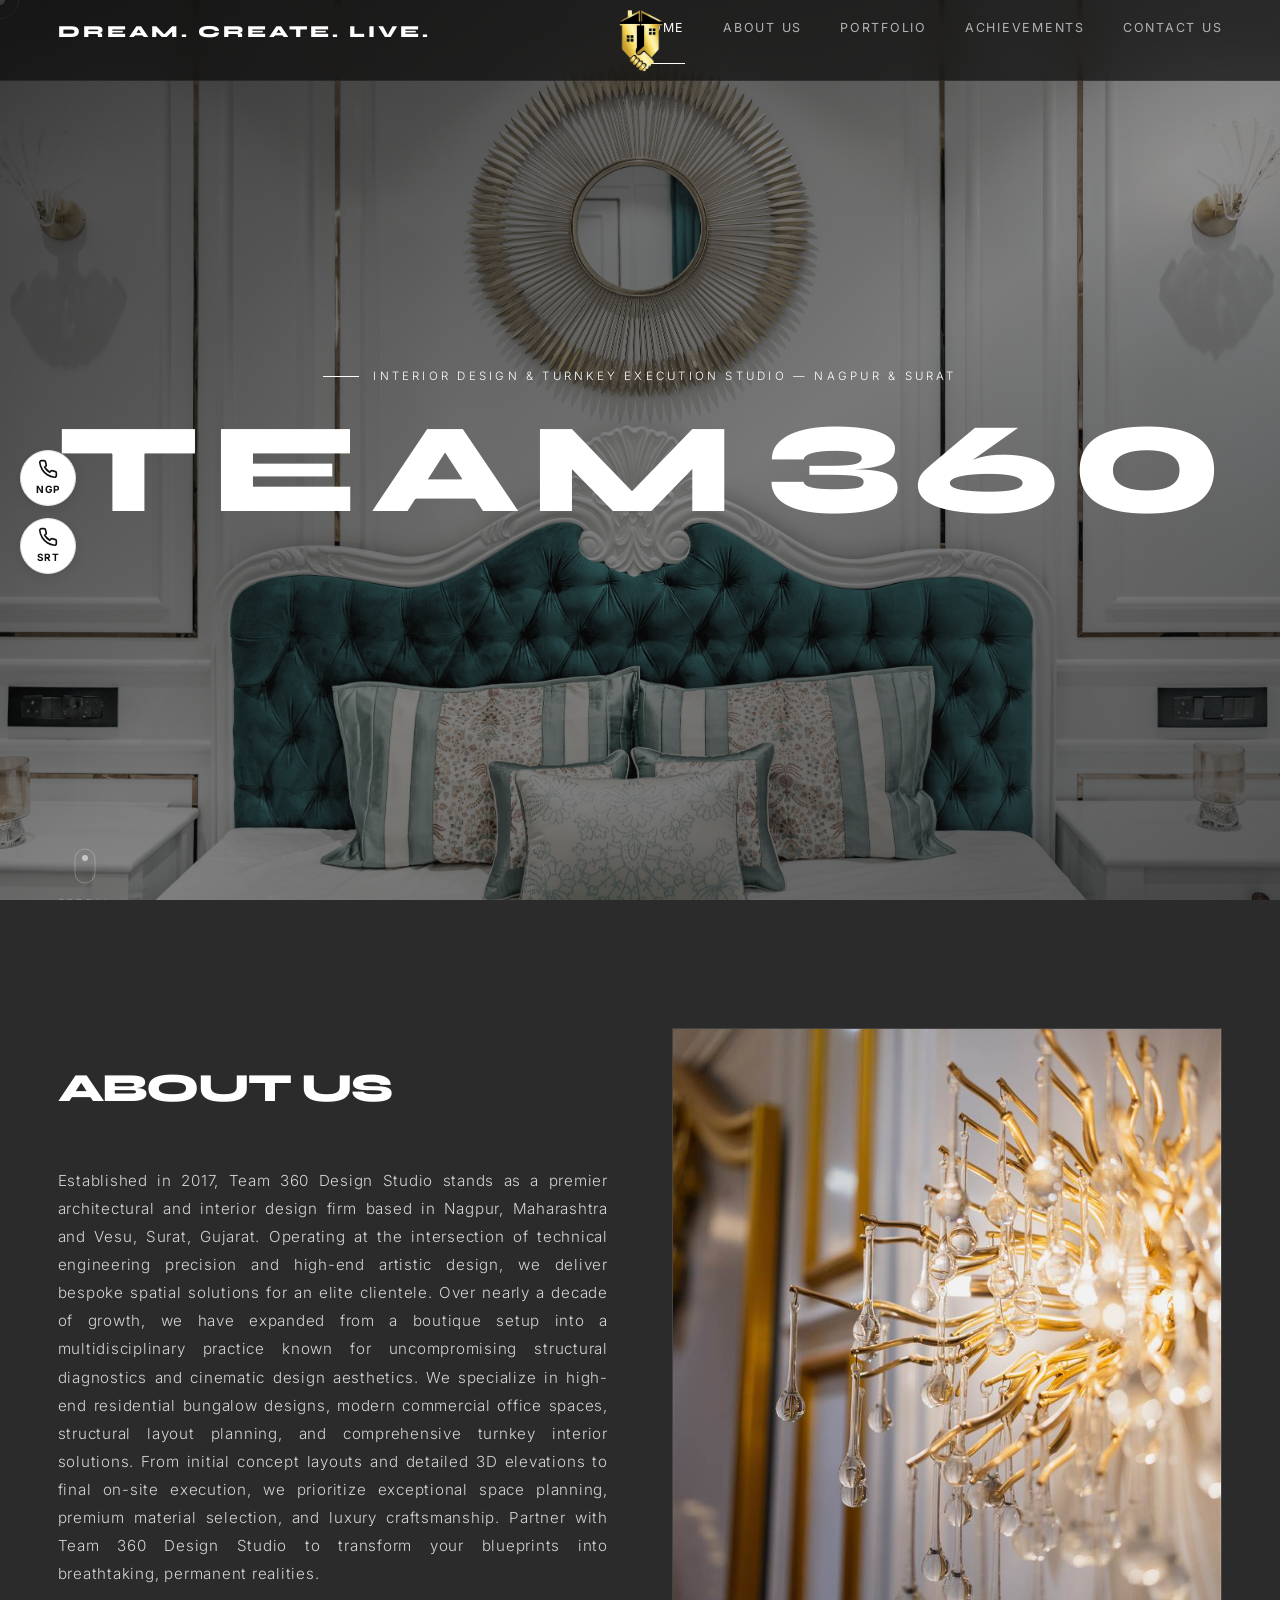
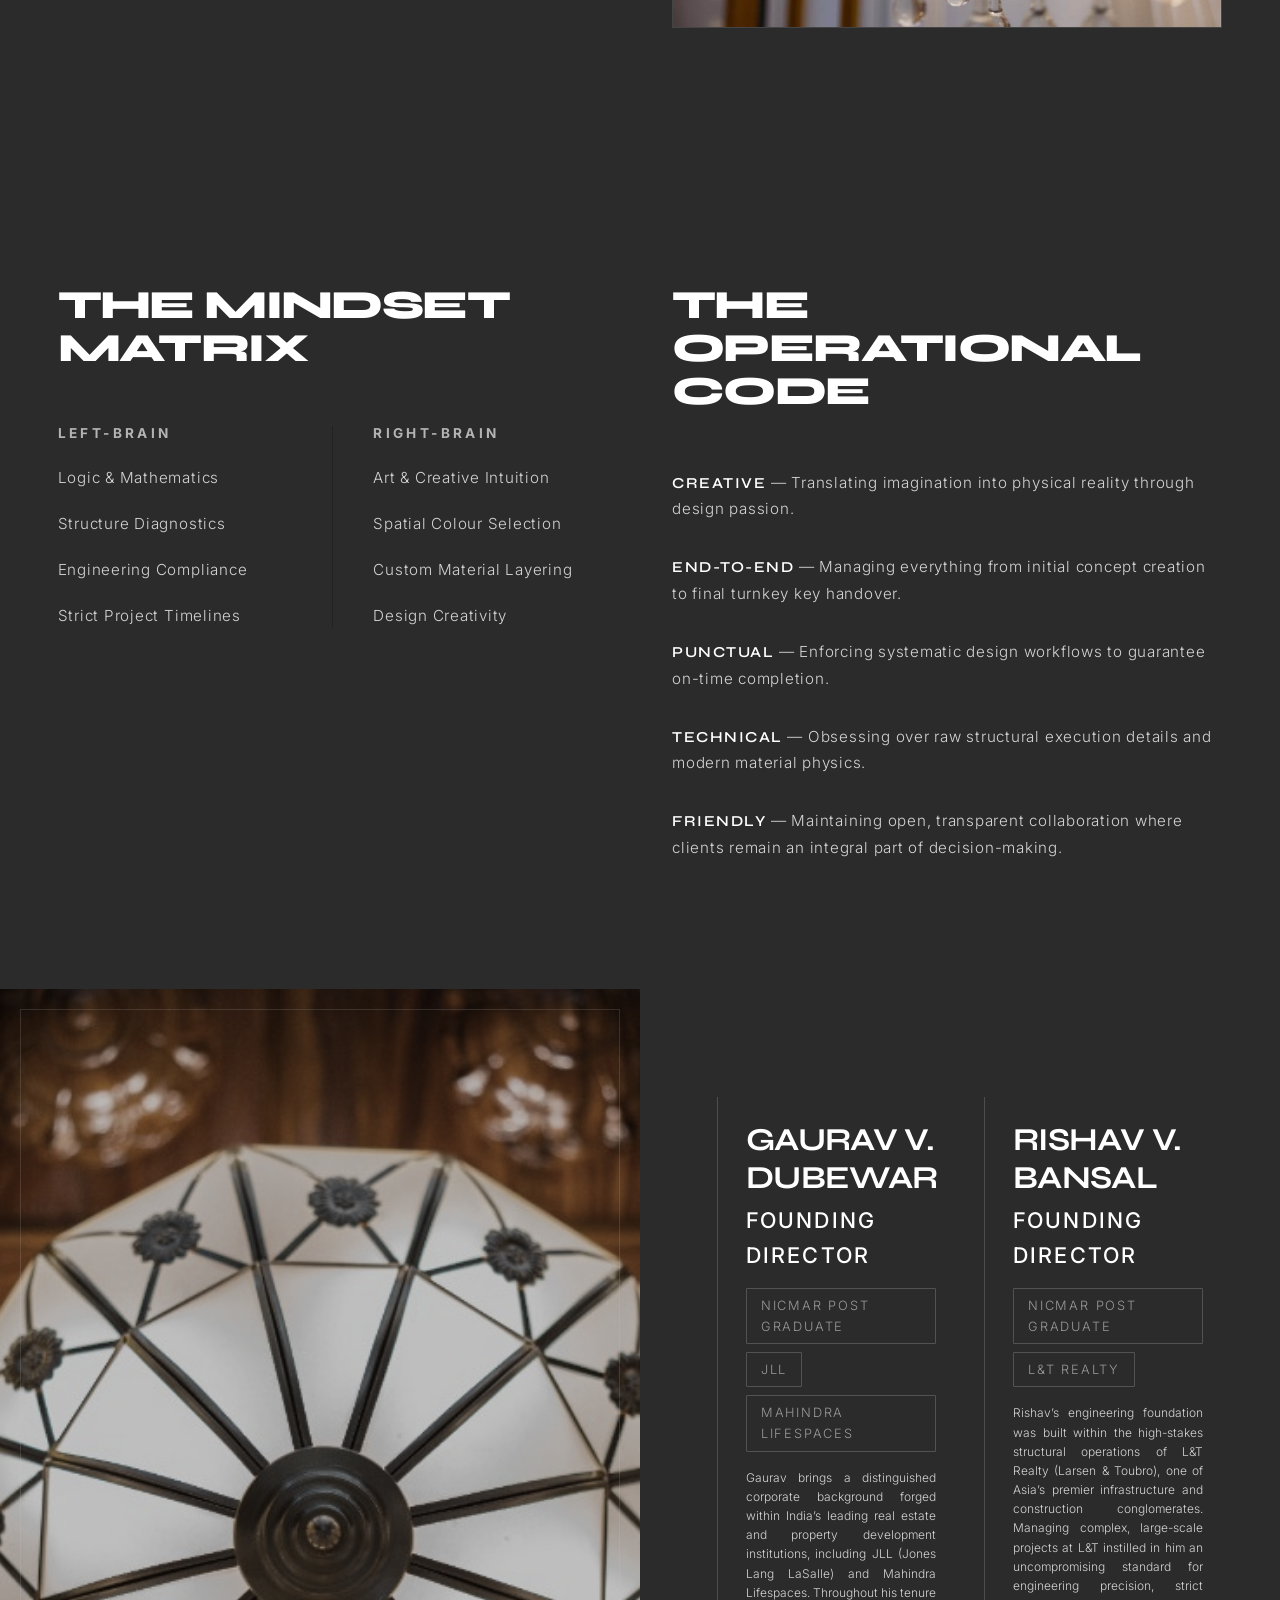
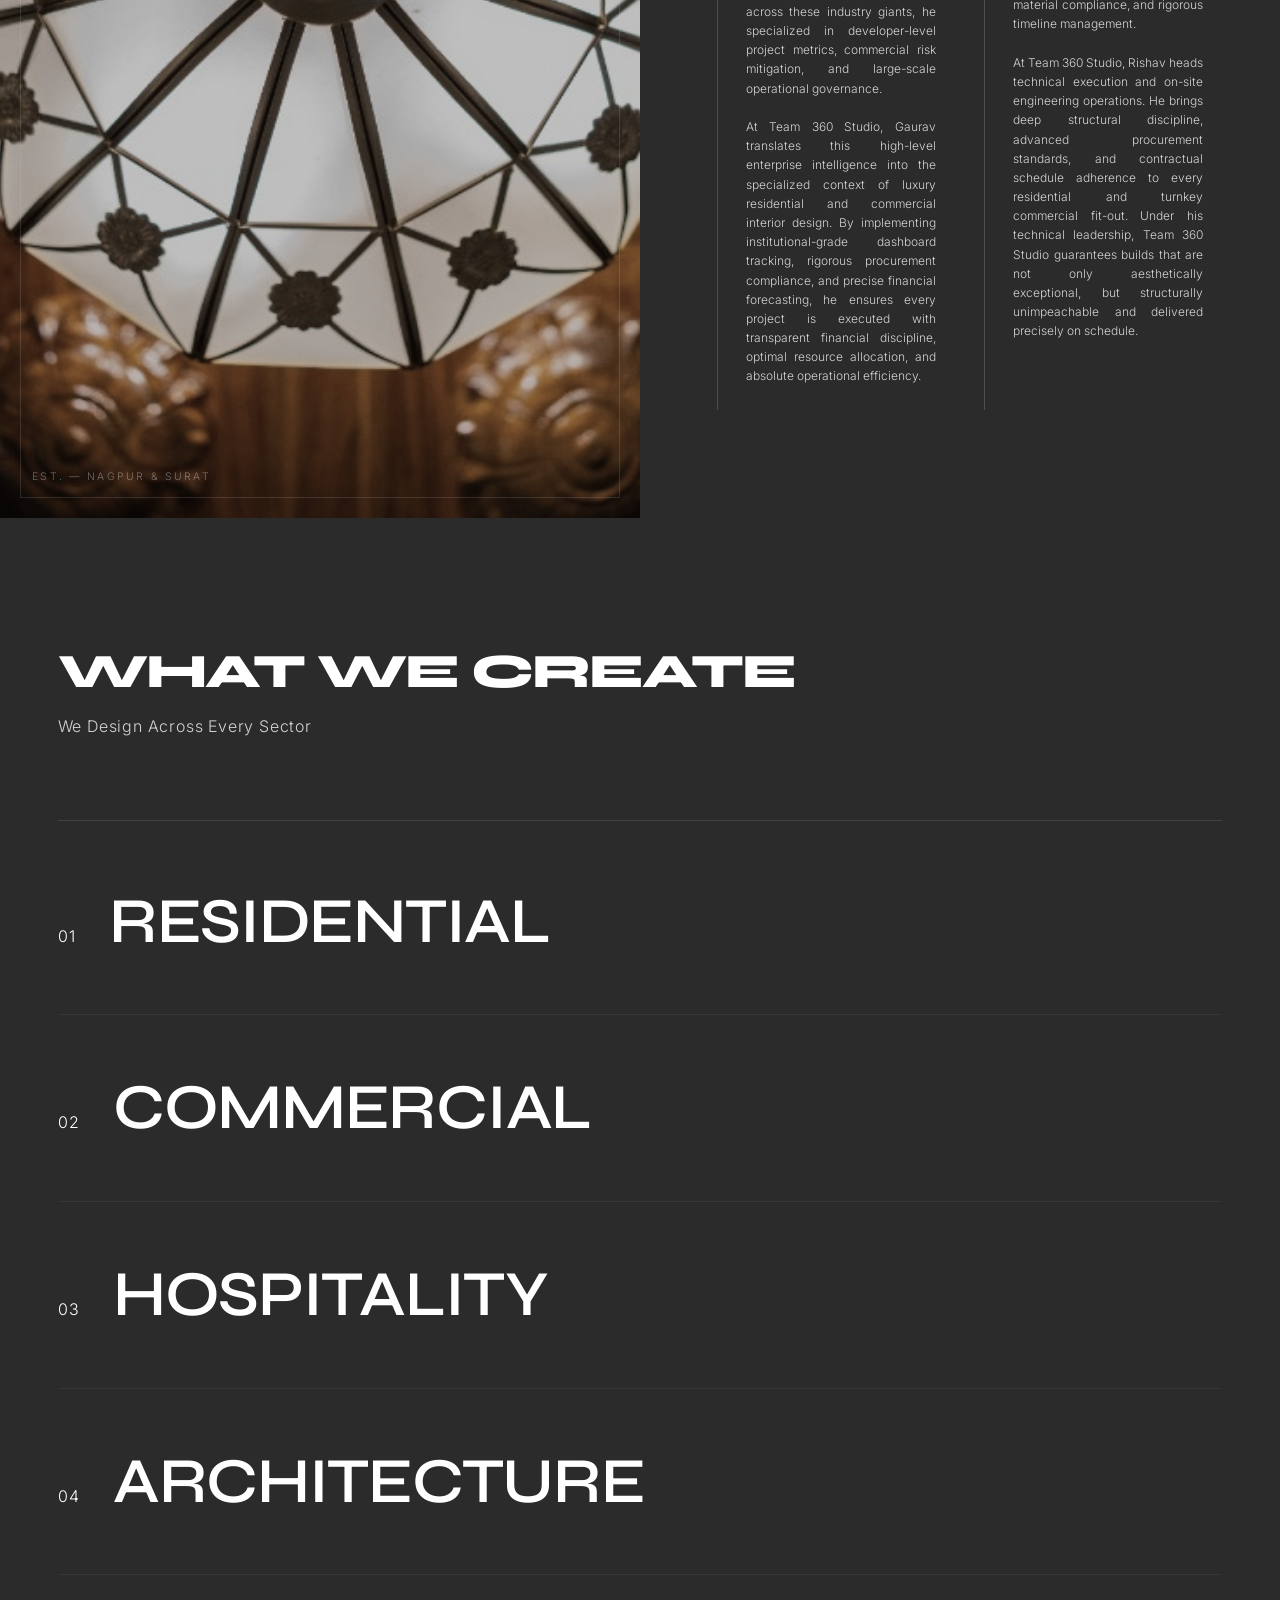
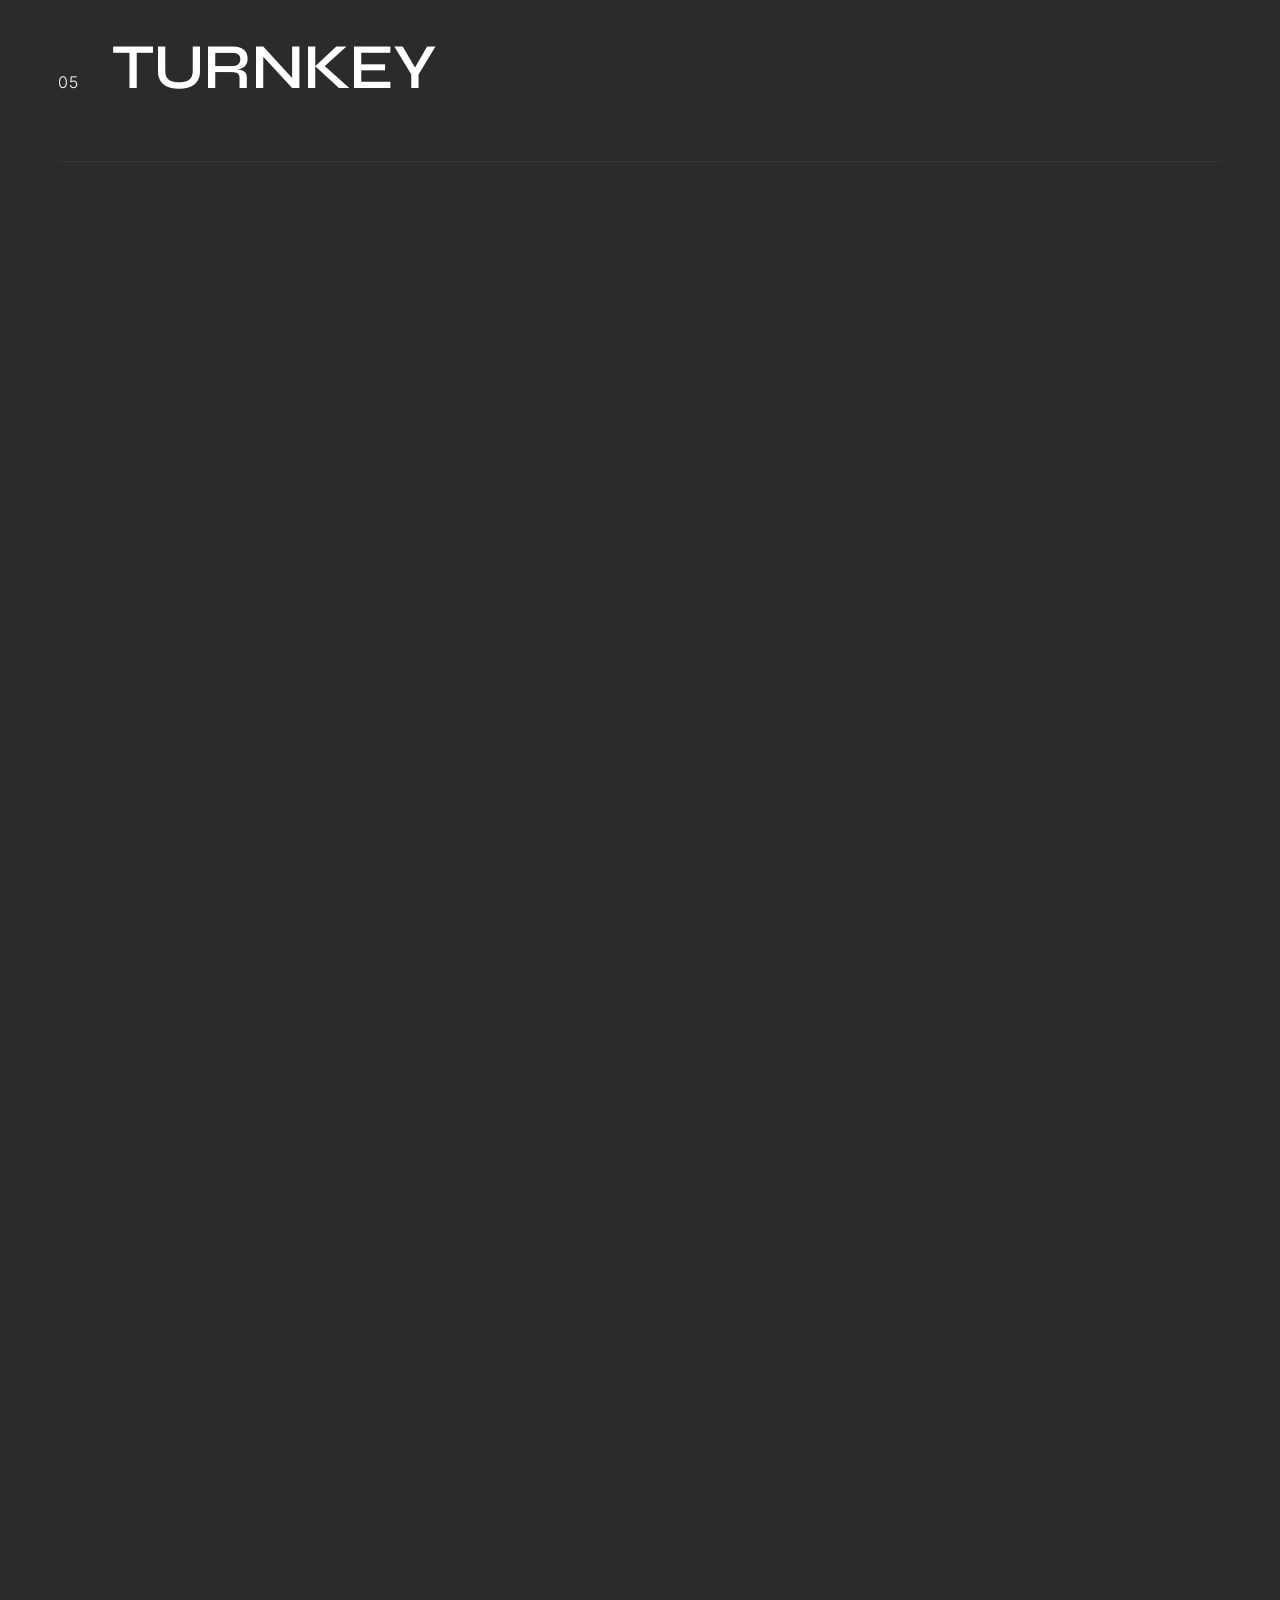
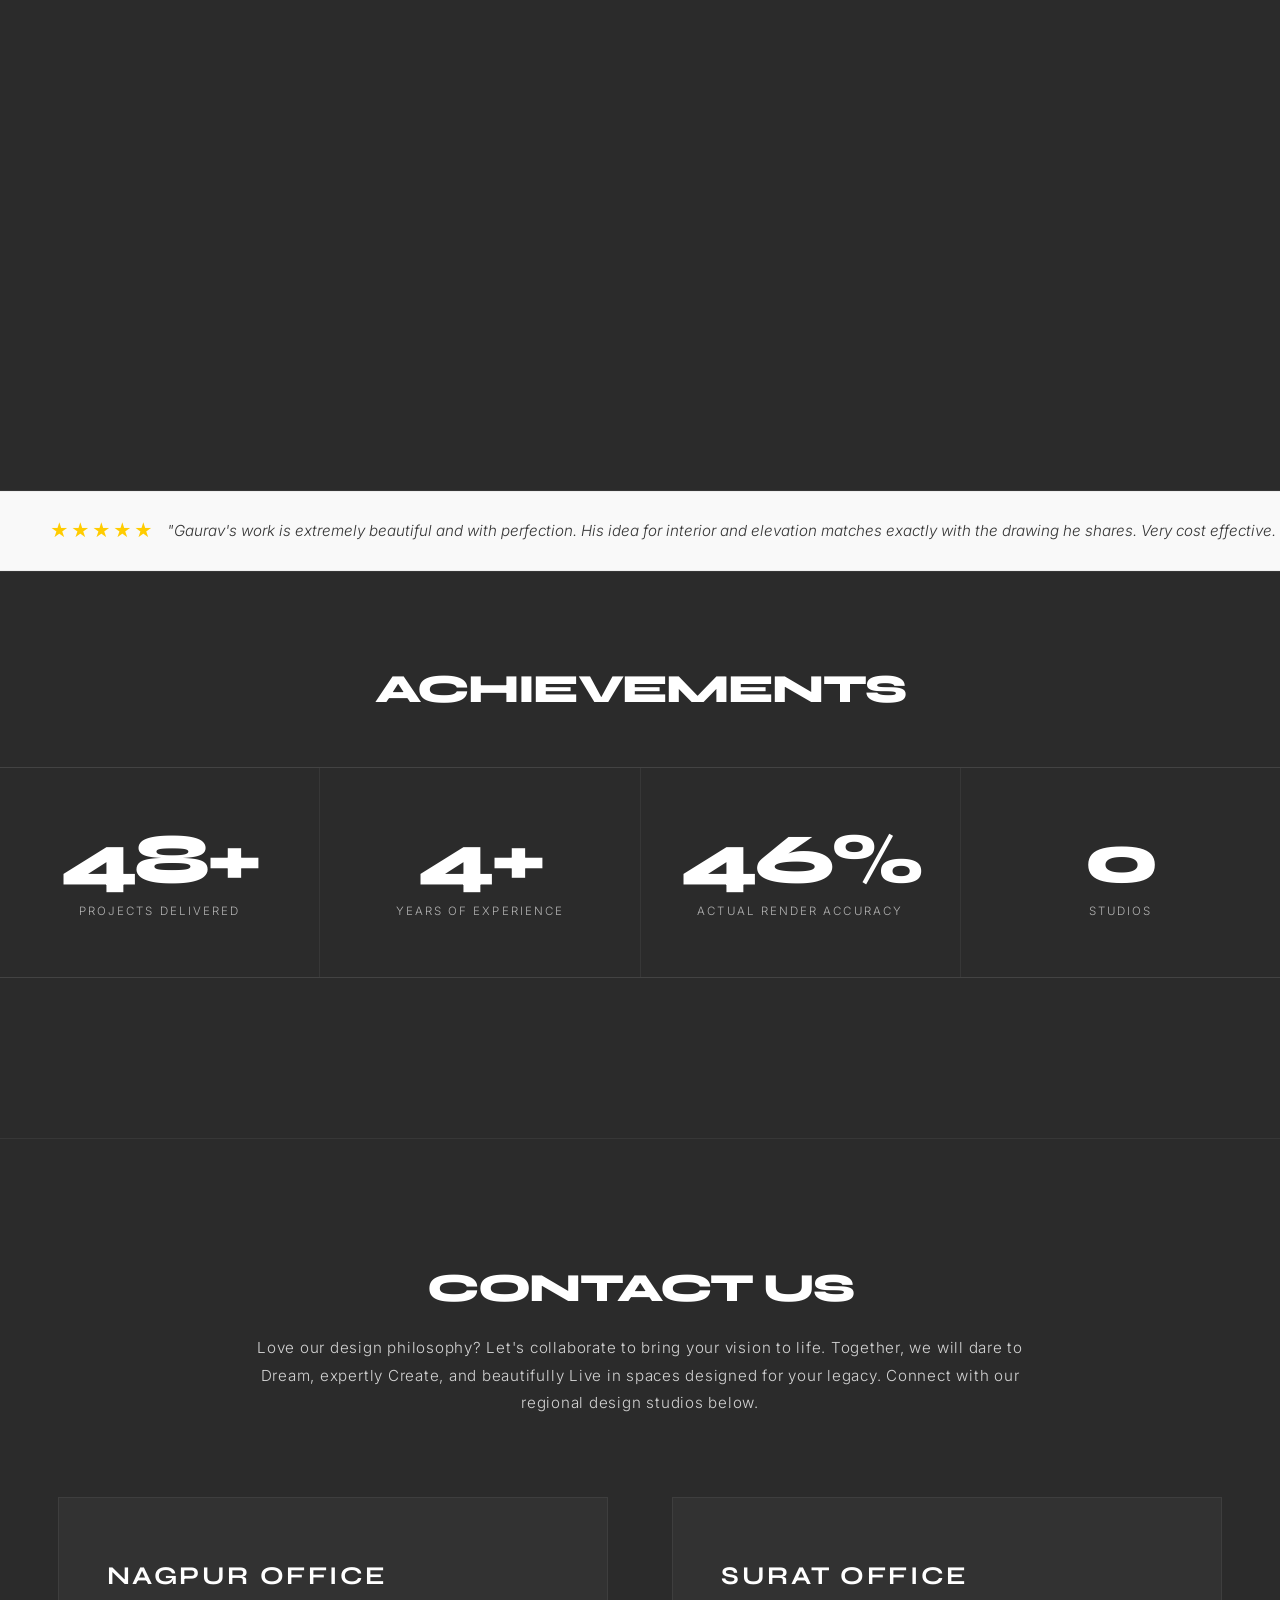
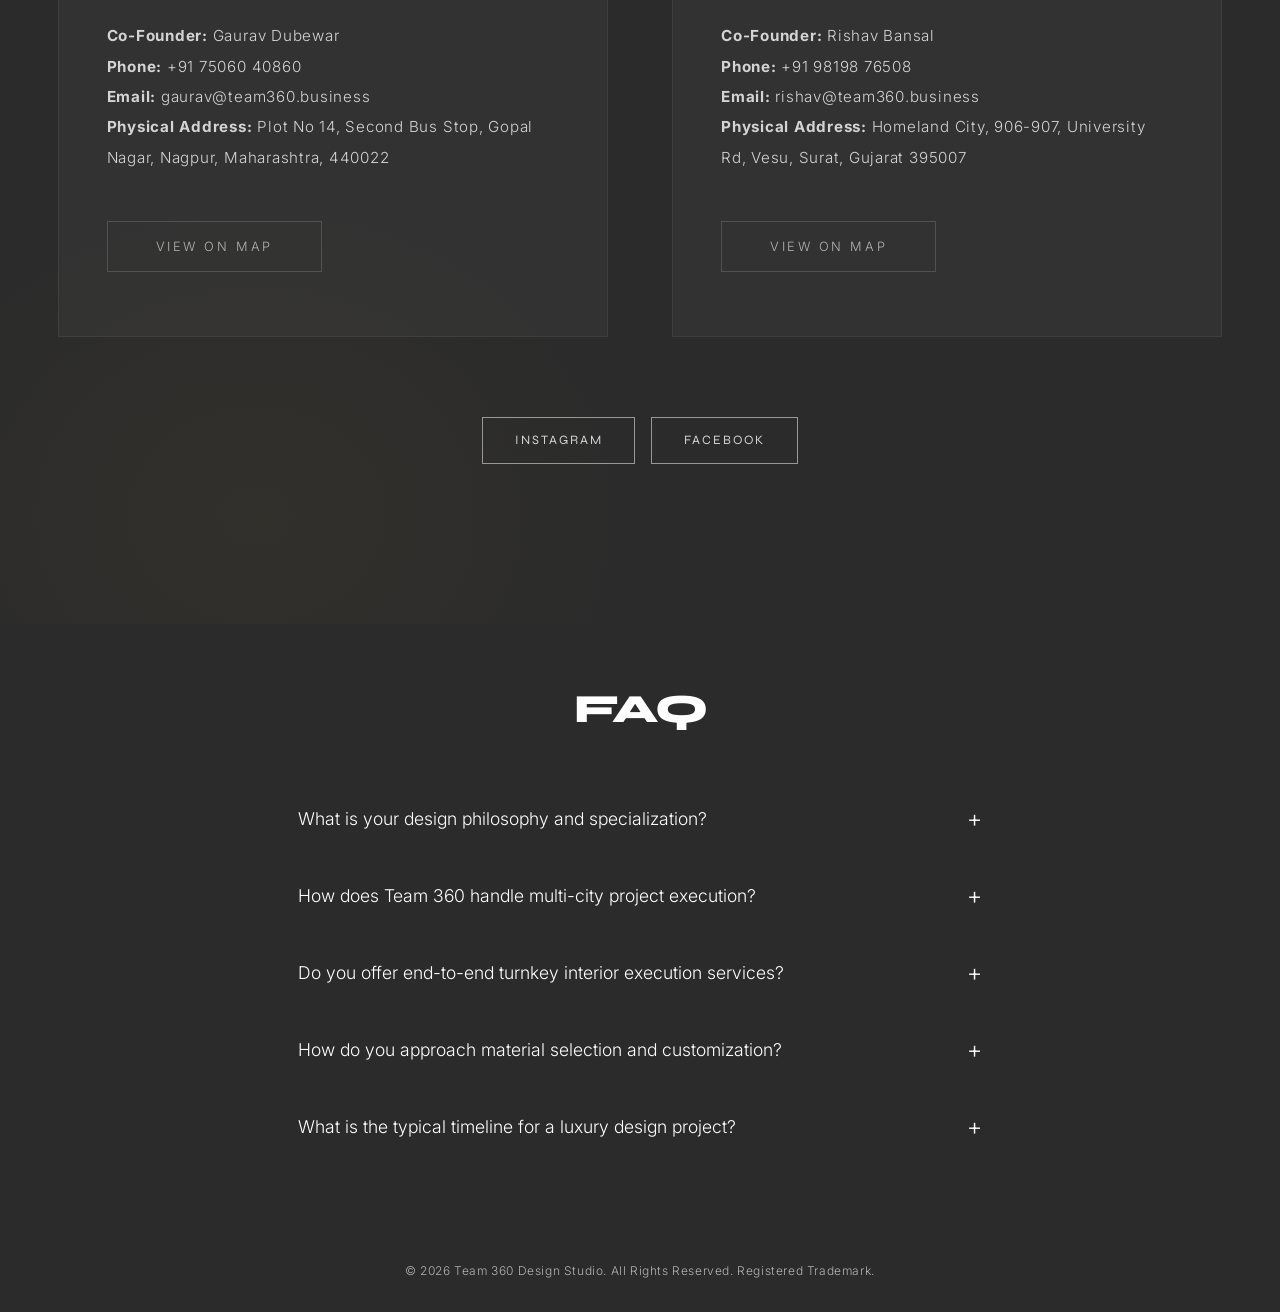
==== commit 35668e68: "Update index.html" ====
--- a/index.html
+++ b/index.html
@@ -10,7 +10,7 @@
   <meta property="og:type" content="website" />
   <meta name="theme-color" content="#0A0A0A" />
   <title>Team 360 Turnkey Projects LLP — Dream. Create. Live.</title> 
-
+ 
   <!-- CSS -->
   <link rel="stylesheet" href="css/global.css" />
   <link rel="stylesheet" href="css/layout-v2.css" />
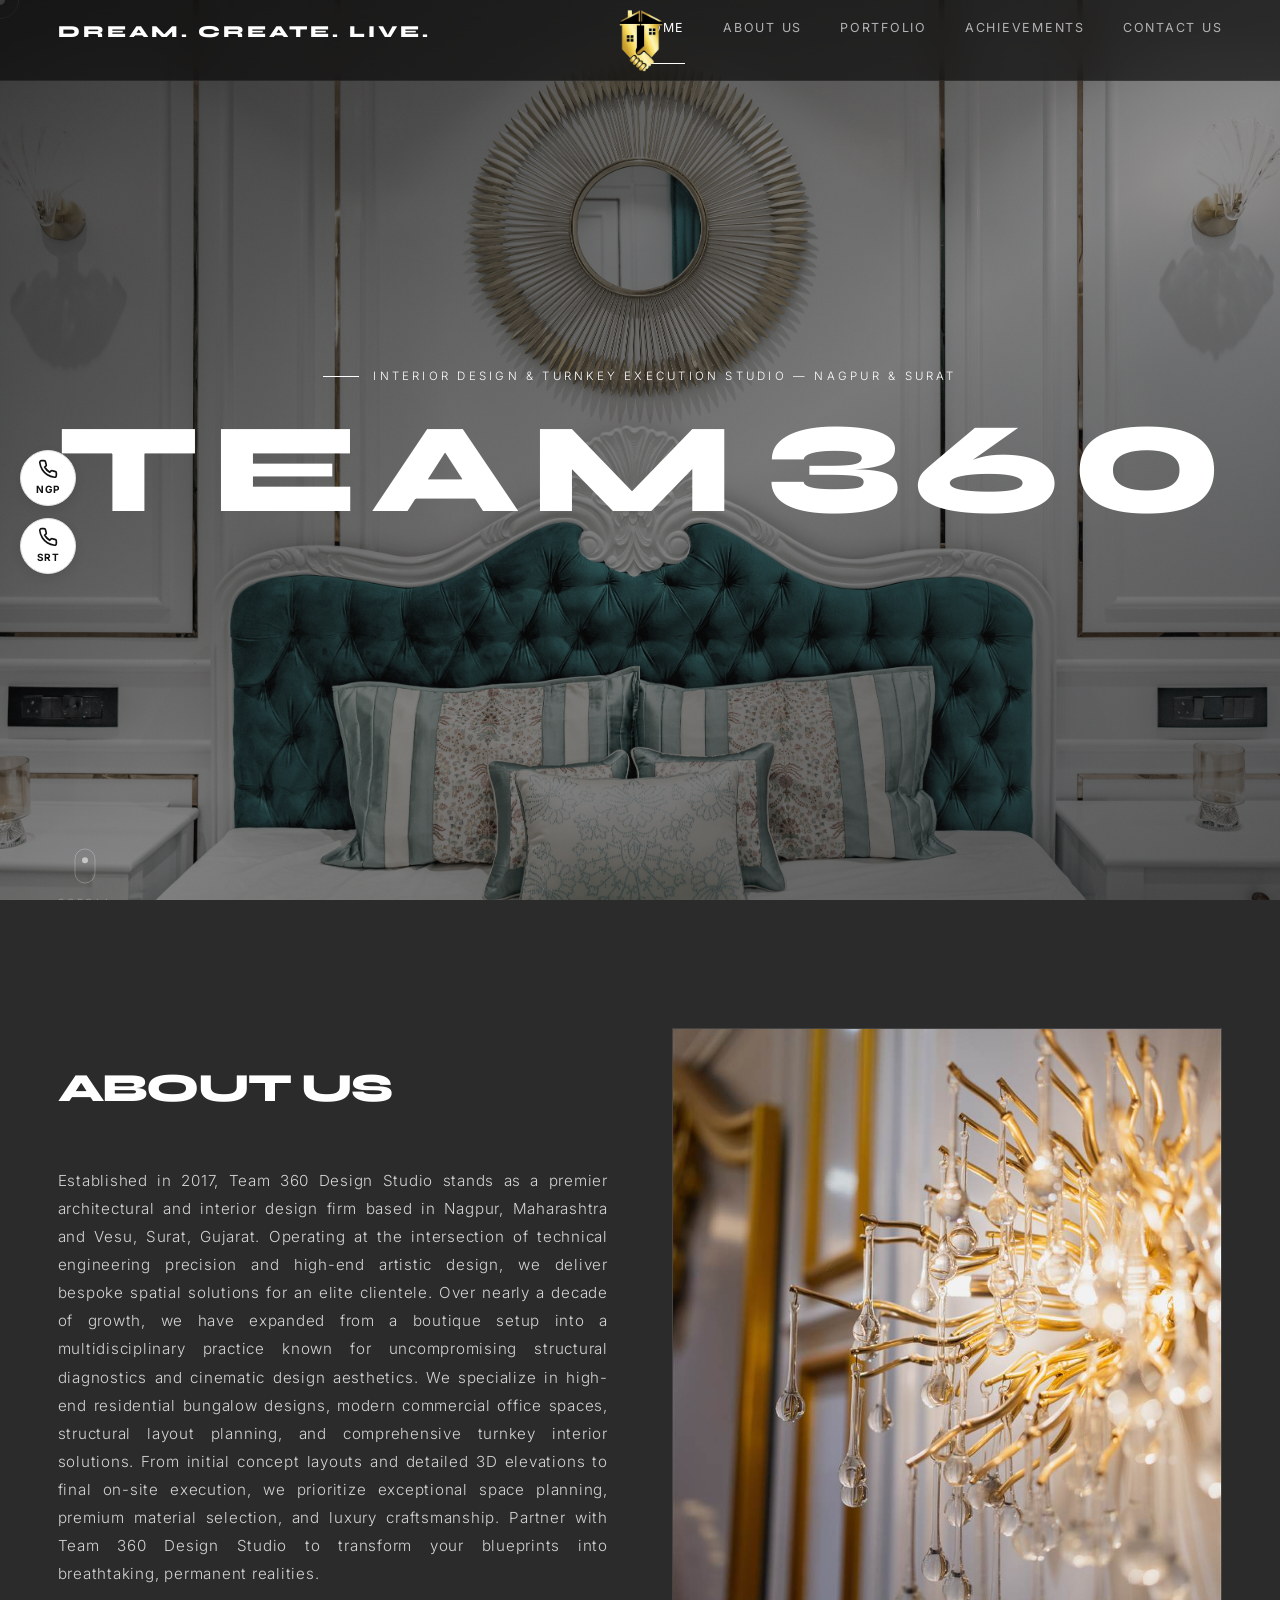
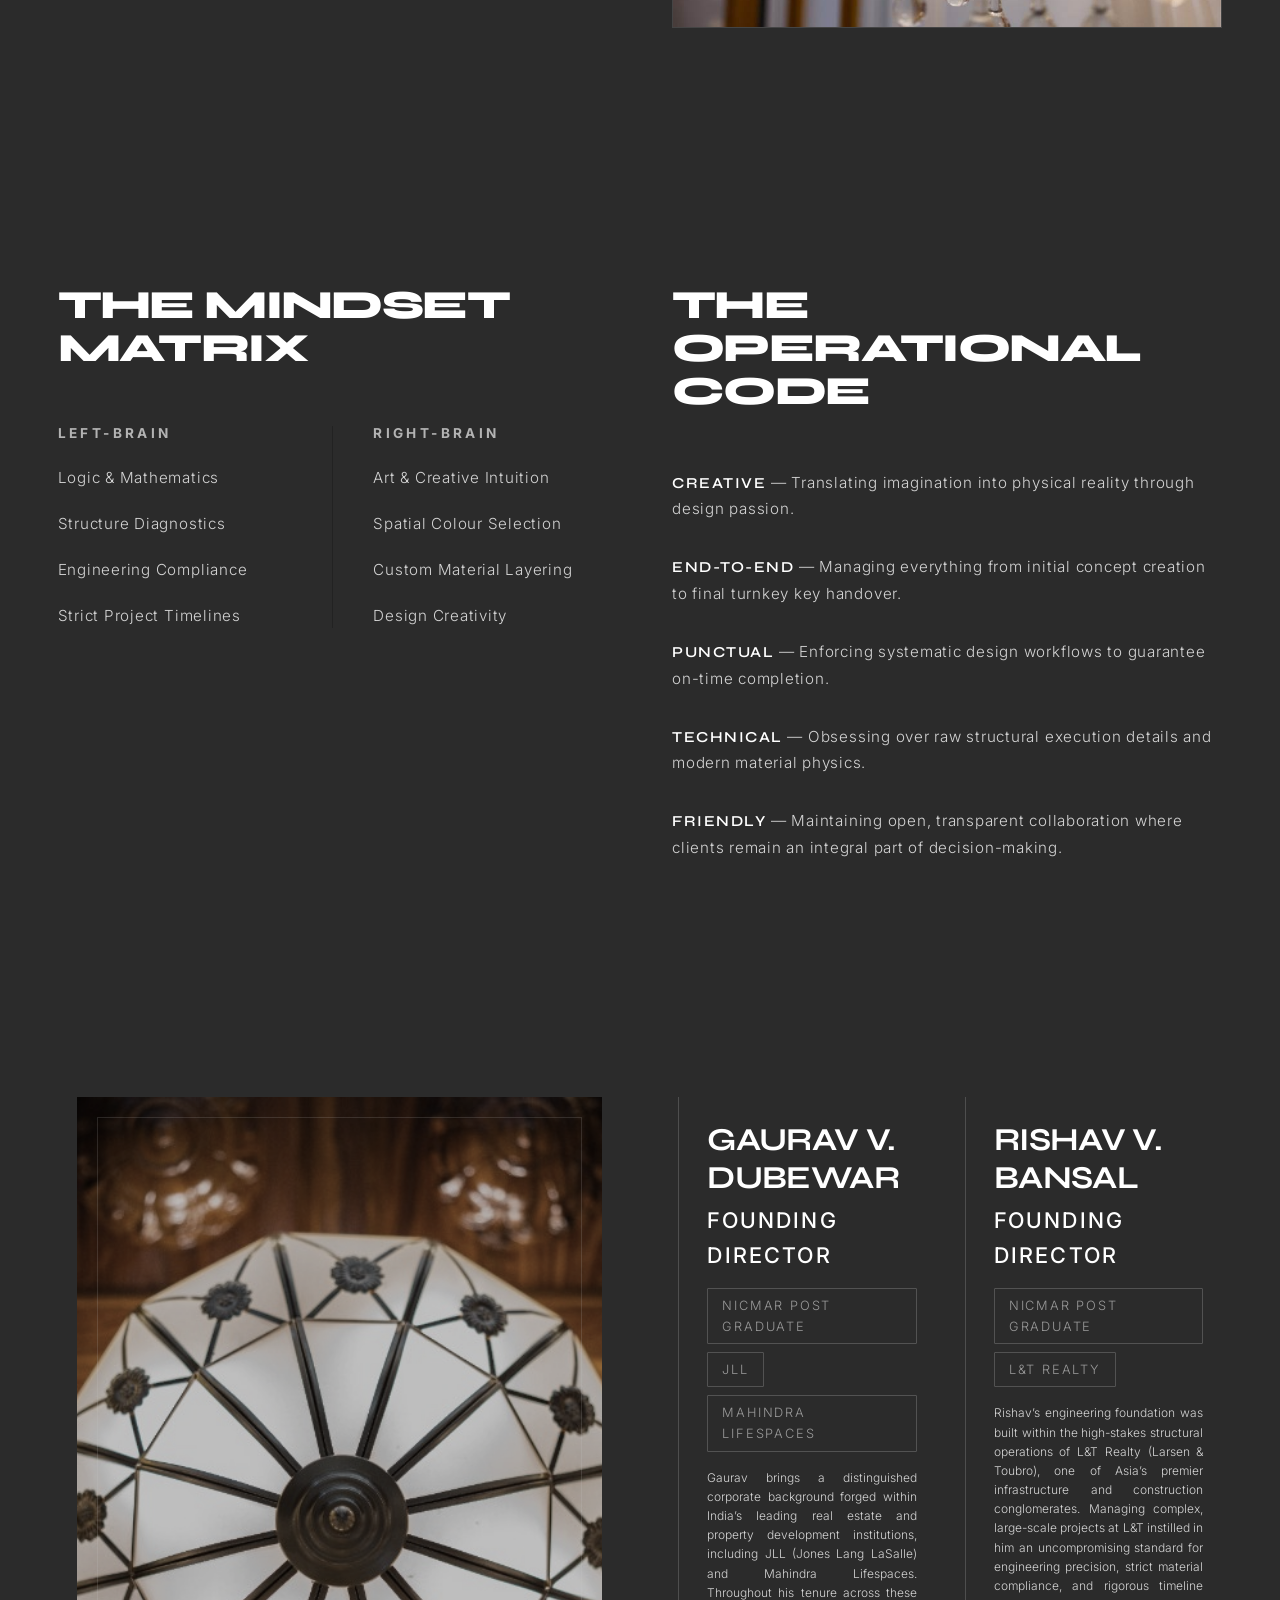
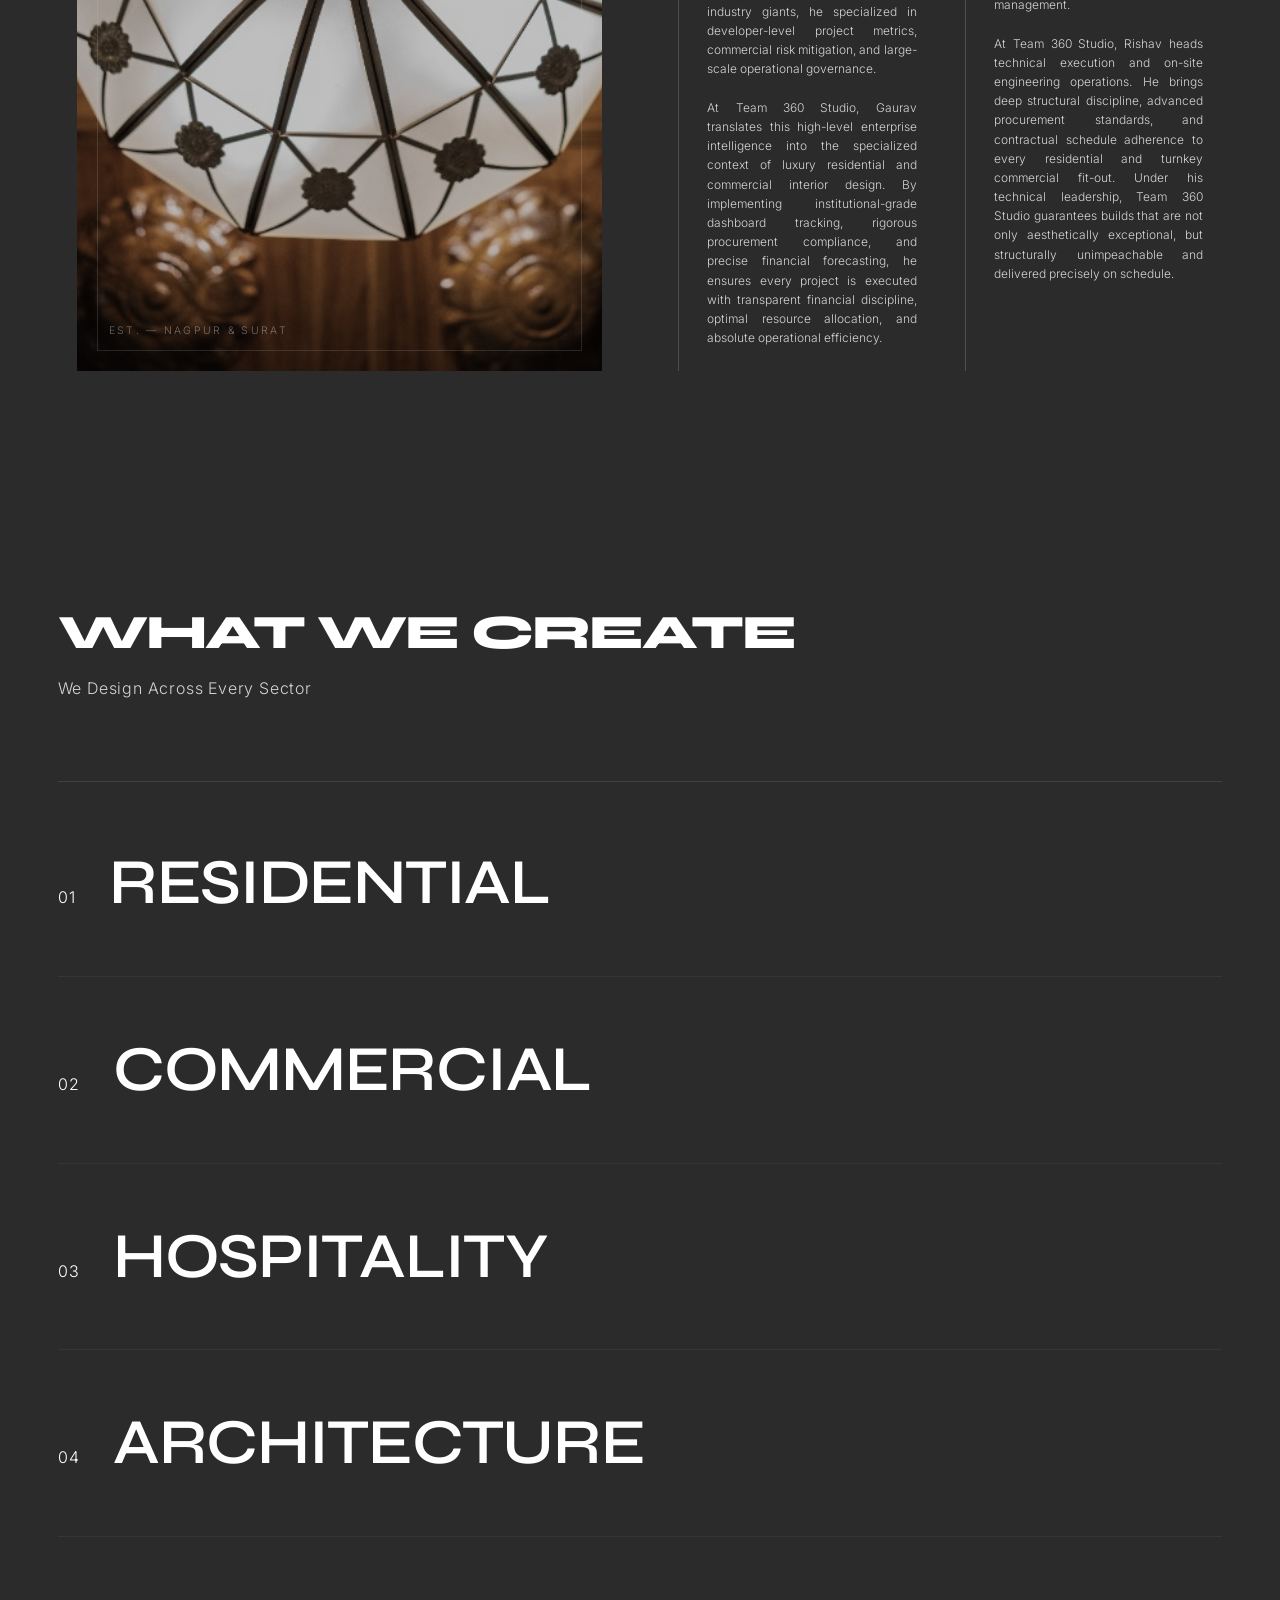
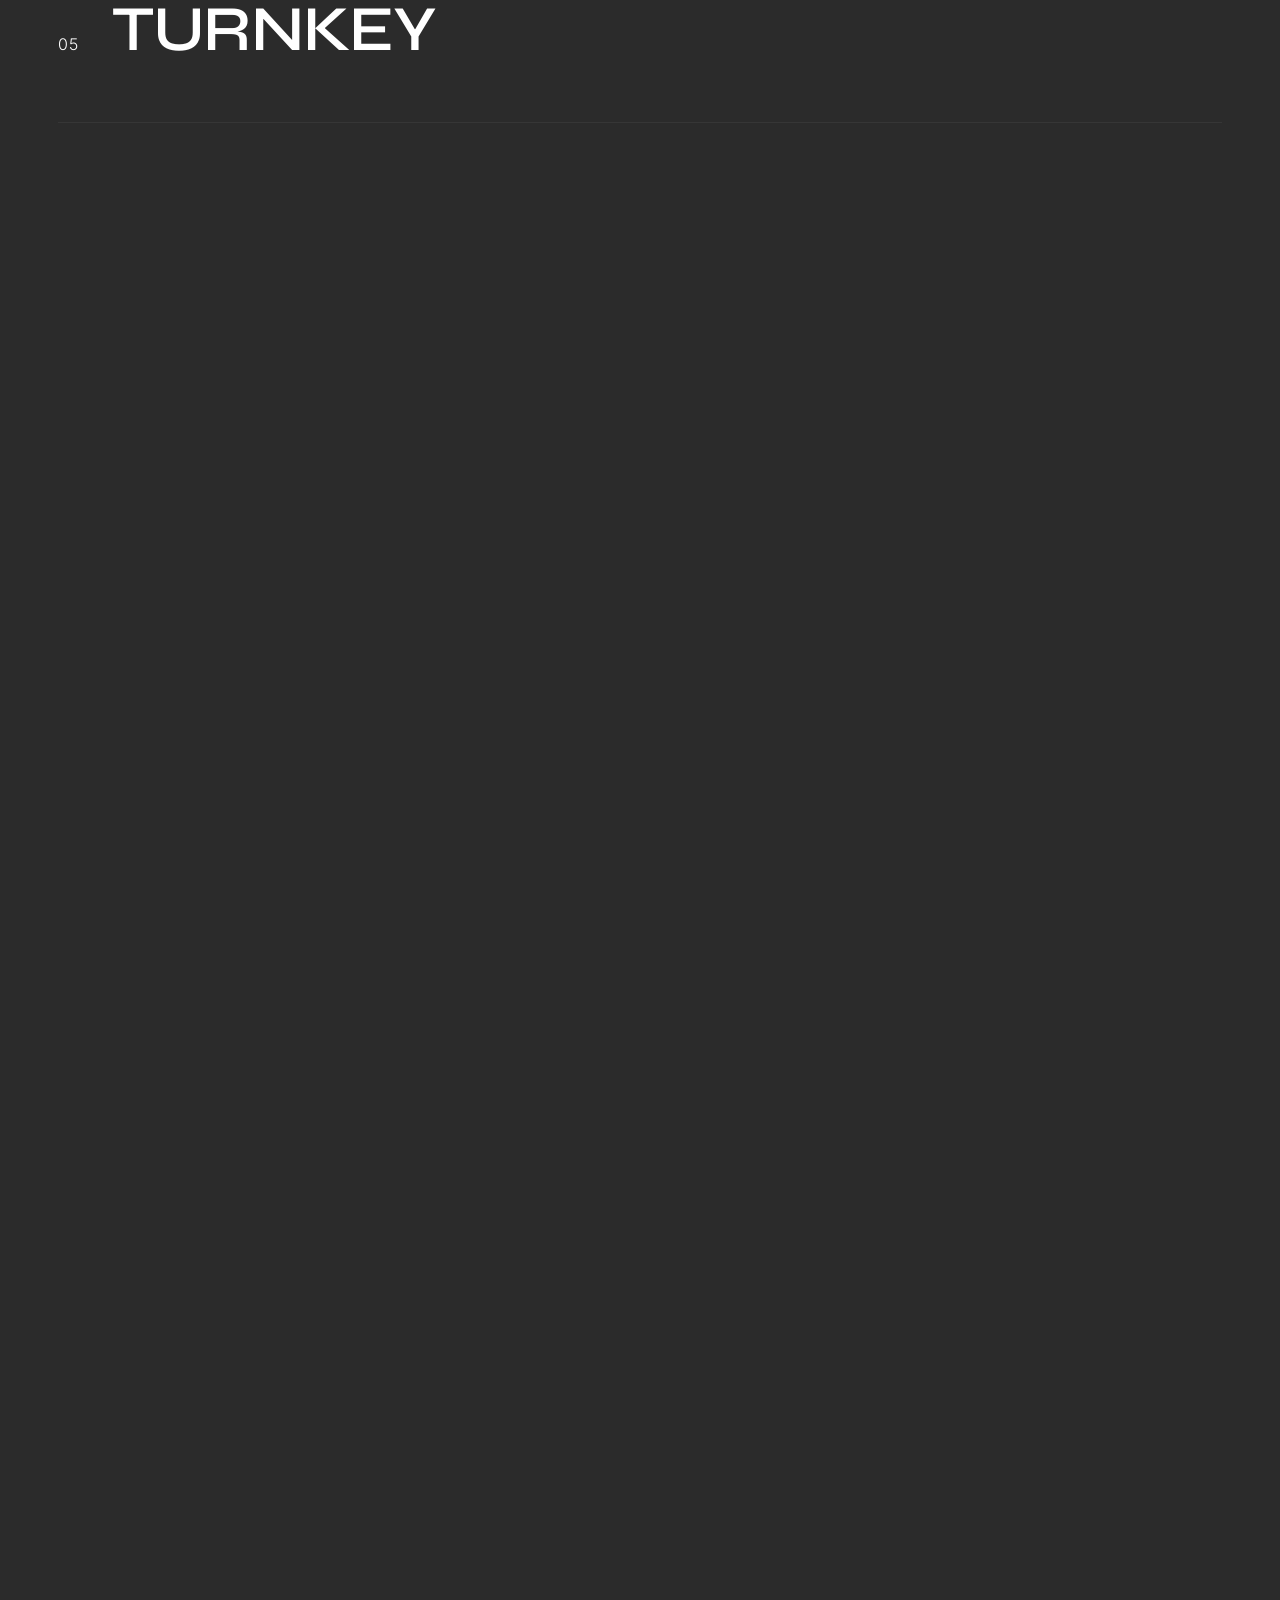
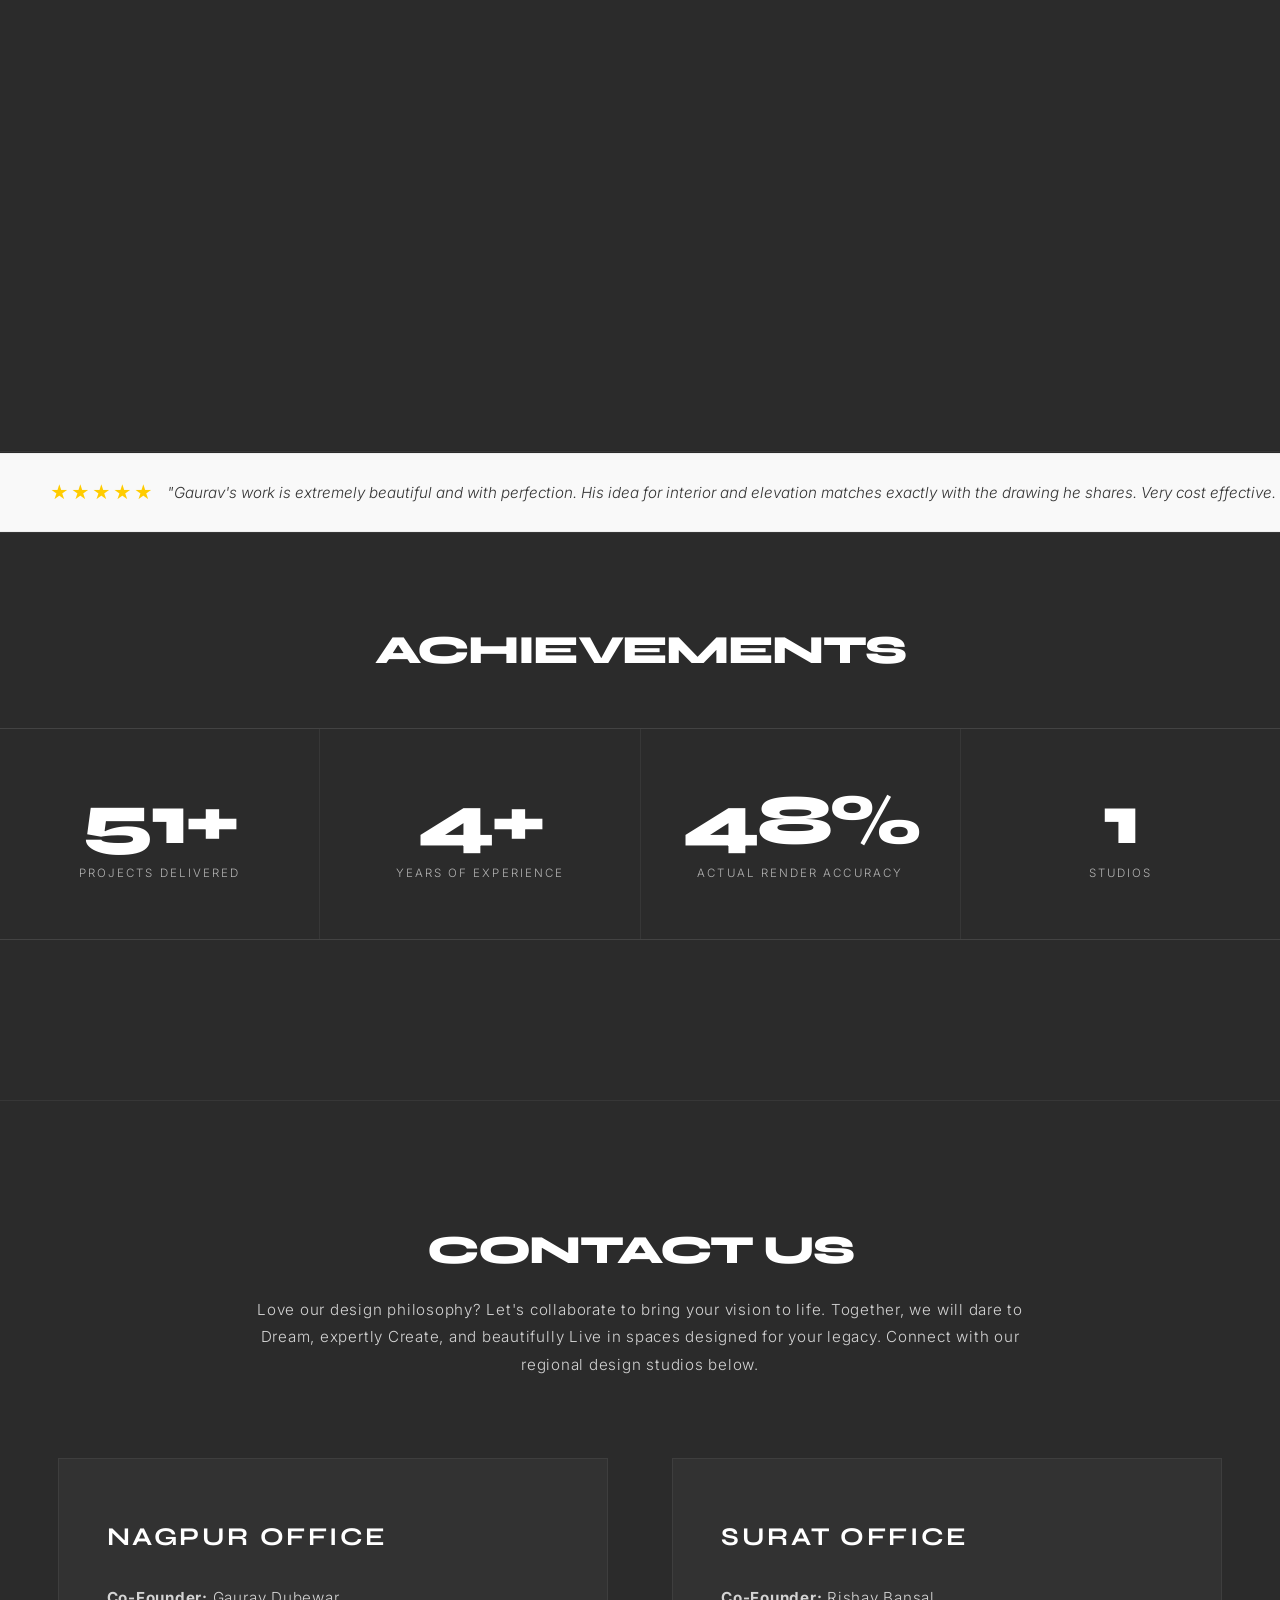
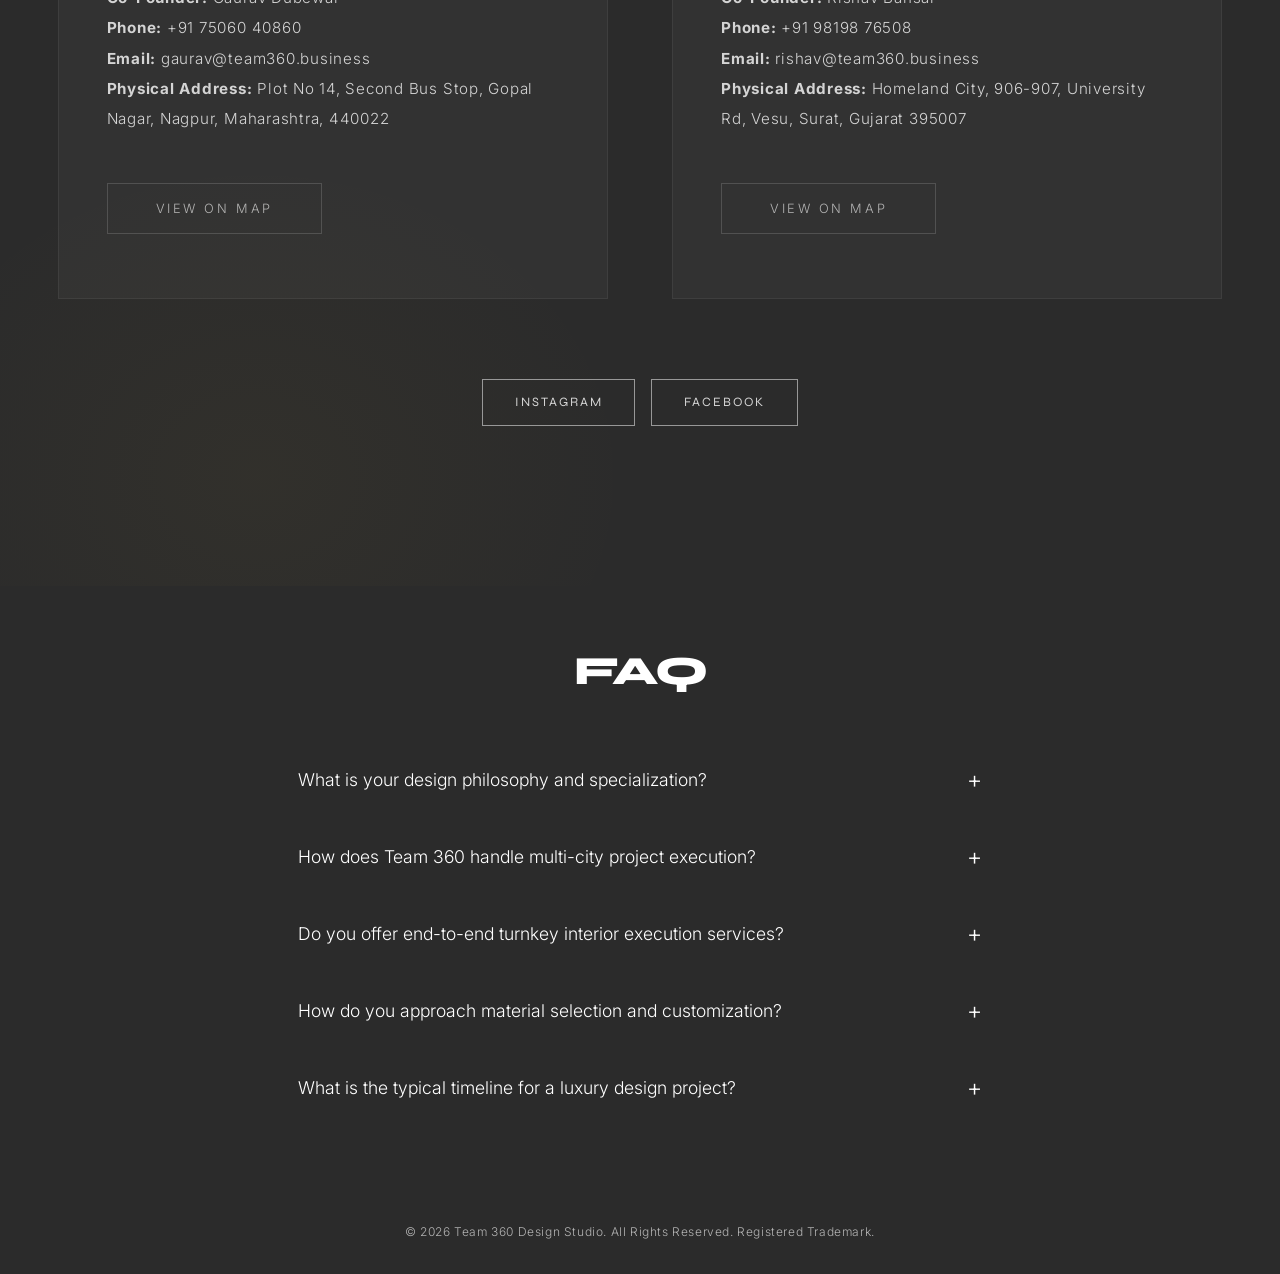
==== commit cd0d309c: "Restore mobile layout, fix phone caching issues, reduce animation" ====
--- a/index.html
+++ b/index.html
@@ -13,7 +13,7 @@
  
   <!-- CSS -->
   <link rel="stylesheet" href="css/global.css" />
-  <link rel="stylesheet" href="css/layout-v2.css" />
+  <link rel="stylesheet" href="css/layout.css?v=4" />
   <link rel="stylesheet" href="css/animations.css" />
 
   <!-- Lenis Smooth Scroll CDN -->
--- a/css/layout.css
+++ b/css/layout.css
@@ -0,0 +1,2600 @@
+/* ============================================================
+   Team 360 Turnkey Projects LLP — layout.css
+   All component layout, spacing, and responsive styles
+   ============================================================ */
+
+/* ===========================
+   NAV / HEADER
+=========================== */
+#main-nav {
+  position: fixed;
+  top: 0;
+  left: 0;
+  right: 0;
+  z-index: 999999 !important;
+  padding: 18px var(--container-pad);
+  display: flex;
+  align-items: center;
+  justify-content: space-between;
+  background: var(--glass-bg);
+  backdrop-filter: blur(16px) saturate(180%);
+  -webkit-backdrop-filter: blur(16px) saturate(180%);
+  border-bottom: var(--border-subtle);
+  transition: transform 0.65s var(--ease-cinematic);
+}
+
+.nav-logo {
+  font-family: var(--font-heading);
+  font-size: 1.05rem;
+  font-weight: 800;
+  letter-spacing: 0.18em;
+  color: var(--color-text);
+  text-transform: uppercase;
+  transition: opacity 0.3s ease;
+}
+
+.nav-logo:hover { opacity: 0.75; }
+
+
+.nav-links {
+  display: flex;
+  gap: 38px;
+  align-items: center;
+}
+
+.nav-link {
+  font-family: var(--font-body);
+  font-weight: 400;
+  font-size: 0.78rem;
+  letter-spacing: 0.14em;
+  text-transform: uppercase;
+  color: var(--color-text-dim);           /* #B3B3B3 metallic platinum */
+  position: relative;
+  transition: color 0.35s ease;
+  display: inline-block;
+}
+
+.nav-link:hover { color: var(--color-text); }  /* #F4F4F4 off-white on hover */
+
+.nav-link.active { color: var(--color-accent); }
+
+/* Underline for nav links */
+.nav-link:not(.nav-link-admin)::after {
+  content: '';
+  position: absolute;
+  bottom: -2px;
+  left: 0;
+  width: 0;
+  height: 1px;
+  background: var(--color-accent);
+  transition: width 0.4s var(--ease-cinematic);
+}
+
+.nav-link:not(.nav-link-admin):hover::after,
+.nav-link:not(.nav-link-admin).active::after {
+  width: 100%;
+}
+
+/* Dropdown Navigation */
+.nav-dropdown {
+  position: relative;
+  display: inline-block;
+}
+
+.nav-dropdown-menu {
+  position: absolute;
+  top: 100%;
+  left: 50%;
+  transform: translateX(-50%) translateY(10px);
+  min-width: 180px;
+  background: var(--color-bg); /* Deep Charcoal #2B2B2B */
+  border: var(--border-subtle);
+  padding: 10px 0;
+  display: flex;
+  flex-direction: column;
+  opacity: 0;
+  visibility: hidden;
+  transition: opacity 0.3s ease, transform 0.3s ease, visibility 0.3s ease;
+  z-index: 1050;
+  box-shadow: 0 10px 30px rgba(0, 0, 0, 0.5);
+}
+
+.nav-dropdown:hover .nav-dropdown-menu {
+  opacity: 1;
+  visibility: visible;
+  transform: translateX(-50%) translateY(0);
+}
+
+.nav-dropdown-item {
+  font-family: var(--font-body);
+  font-weight: 400;
+  font-size: 0.75rem;
+  letter-spacing: 0.14em;
+  text-transform: uppercase;
+  color: var(--color-text-dim); /* Light Gray */
+  padding: 12px 20px;
+  text-align: center;
+  transition: color 0.3s ease, background 0.3s ease;
+}
+
+.nav-dropdown-item:hover {
+  color: var(--color-text); /* Crisp White */
+  background: rgba(255, 255, 255, 0.05);
+}
+
+.nav-link-admin {
+  font-size: 0.76rem;
+  letter-spacing: 0.16em;
+  padding: 8px 20px;
+  border: var(--border-gold);
+  color: var(--color-accent);
+  border-radius: 1px;
+  transition:
+    background  0.45s var(--ease-cinematic),
+    color       0.45s var(--ease-cinematic),
+    box-shadow  0.45s ease;
+}
+
+.nav-link-admin:hover {
+  background: var(--color-accent);
+  color: var(--color-bg);
+  box-shadow: 0 0 24px rgba(212,175,55,0.25);
+}
+
+/* Hamburger */
+.hamburger {
+  display: none;
+  flex-direction: column;
+  gap: 7px;
+  cursor: none;
+  z-index: 999999 !important;
+  padding: 4px;
+}
+
+.hamburger span {
+  display: block;
+  width: 26px;
+  height: 1px;
+  background: var(--color-text);
+  transition:
+    transform 0.55s var(--ease-cinematic),
+    opacity   0.4s ease,
+    width     0.4s ease;
+  transform-origin: center;
+}
+
+.hamburger.open span:nth-child(1) { transform: translateY(8px) rotate(45deg); }
+.hamburger.open span:nth-child(2) { opacity: 0; width: 0; }
+.hamburger.open span:nth-child(3) { transform: translateY(-8px) rotate(-45deg); }
+
+/* Mobile Menu */
+.mobile-menu {
+  display: none;
+  position: fixed;
+  inset: 0;
+  background: var(--color-bg);
+  z-index: 999998 !important;
+  flex-direction: column;
+  justify-content: center;
+  align-items: flex-start;
+  padding: var(--container-pad);
+  pointer-events: none;
+  opacity: 0;
+  transition: opacity 0.55s var(--ease-cinematic);
+}
+
+.mobile-menu::before {
+  content: 'TEAM 360';
+  position: absolute;
+  top: 24px;
+  left: var(--container-pad);
+  font-family: var(--font-heading);
+  font-size: 0.9rem;
+  font-weight: 800;
+  letter-spacing: 0.2em;
+  color: var(--color-accent);
+}
+
+.mobile-menu.open {
+  pointer-events: all;
+  opacity: 1;
+}
+
+body:has(.mobile-menu.open) .sticky-contact-widget {
+  display: none !important;
+}
+
+.mobile-nav-link {
+  font-family: var(--font-heading);
+  font-size: clamp(2.2rem, 8vw, 5rem);
+  font-weight: 700;
+  letter-spacing: -0.04em;
+  text-transform: uppercase;
+  padding: 10px 0;
+  border-bottom: var(--border-subtle);
+  width: 100%;
+  color: var(--color-text-sub);           /* #CCCCCC white-gray */
+  transition: color 0.3s ease;
+  line-height: 1.15;
+}
+
+.mobile-nav-link:hover { color: var(--color-accent); }
+
+.mobile-menu-footer {
+  position: absolute;
+  bottom: 36px;
+  left: var(--container-pad);
+  font-size: 0.68rem;
+  letter-spacing: 0.12em;
+  color: var(--color-text-muted);         /* ultra-dim metallic */
+  text-transform: uppercase;
+}
+
+/* ===========================
+   SECTION LABEL
+=========================== */
+.section-label {
+  font-size: 0.7rem;
+  letter-spacing: 0.32em;
+  text-transform: uppercase;
+  color: var(--color-accent);
+  display: flex;
+  align-items: center;
+  gap: 14px;
+  margin-bottom: 18px;
+}
+
+.section-label::before {
+  content: '';
+  display: inline-block;
+  width: 28px;
+  height: 1px;
+  background: var(--color-accent);
+  flex-shrink: 0;
+}
+
+/* ===========================
+   HERO
+=========================== */
+#hero {
+  position: relative;
+  height: 100svh;
+  min-height: 620px;
+  display: flex;
+  flex-direction: column;
+  justify-content: center;
+  align-items: flex-start;
+  overflow: hidden;
+}
+
+.hero-bg {
+  position: absolute;
+  inset: 0;
+  z-index: 0;
+}
+
+.hero-bg img {
+  width: 100%;
+  height: 100%;
+  object-fit: cover;
+  filter: saturate(0.45) brightness(0.9);
+  transform: scale(1.04);
+  transition: transform 12s ease;
+}
+
+#hero:hover .hero-bg img {
+  transform: scale(1.0);
+}
+
+.hero-overlay {
+  position: absolute;
+  inset: 0;
+  background: linear-gradient(
+    145deg,
+    rgba(10,10,10,0.80) 0%,
+    rgba(10,10,10,0.40) 55%,
+    rgba(10,10,10,0.65) 100%
+  );
+  z-index: 1;
+}
+
+.hero-content {
+  position: relative;
+  z-index: 50;   /* Fix: layered cleanly above all backdrop containers */
+  padding: 0 var(--container-pad);
+  width: 100%;
+}
+
+.hero-tag {
+  font-size: 0.72rem;
+  letter-spacing: 0.28em;
+  text-transform: uppercase;
+  color: var(--color-accent);
+  margin-bottom: 30px;
+  display: flex;
+  align-items: center;
+  gap: 14px;
+}
+
+.hero-tag::before {
+  content: '';
+  width: 36px;
+  height: 1px;
+  background: var(--color-accent);
+  flex-shrink: 0;
+}
+
+.hero-title {
+  display: flex !important;
+  align-items: baseline !important;
+  justify-content: center;
+  font-variant-numeric: lining-nums !important;
+  -webkit-font-smoothing: antialiased;
+  -moz-osx-font-smoothing: grayscale;
+  font-size: clamp(3.5rem, 10vw, 12rem);
+  font-family: var(--font-heading);
+  font-weight: 800;
+  letter-spacing: 0.1em;
+  line-height: 1;
+  text-transform: uppercase;
+  color: #ffffff;
+  mix-blend-mode: difference;
+  will-change: transform, mix-blend-mode;
+  z-index: 10;
+  white-space: nowrap;
+}
+
+.hero-title .line-create {
+  font-style: italic;
+  color: rgba(255,255,255,0.12);
+  -webkit-text-stroke: 1px rgba(255,255,255,0.38);
+}
+
+.hero-title .line-live {
+  color: var(--color-accent);
+}
+
+.hero-footer {
+  position: absolute;
+  bottom: -10px;
+  left: var(--container-pad);
+  right: var(--container-pad);
+  z-index: 50;   /* Fix: stays above animated hero backdrop */
+  display: flex;
+  justify-content: space-between;
+  align-items: flex-end;
+}
+
+.hero-caption {
+  font-size: 0.83rem;
+  color: var(--color-text-dim);           /* #B3B3B3 metallic platinum */
+  letter-spacing: 0.06em;
+  max-width: 300px;
+  line-height: 1.75;
+}
+
+.scroll-indicator {
+  display: flex;
+  flex-direction: column;
+  align-items: center;
+  gap: 10px;
+  color: rgba(255,255,255,0.35);
+}
+
+.scroll-indicator-label {
+  font-size: 0.62rem;
+  letter-spacing: 0.28em;
+  text-transform: uppercase;
+}
+
+/* ===========================
+   PILLARS BAR
+=========================== */
+#pillars {
+  padding: 0 var(--container-pad);
+  border-bottom: var(--border-subtle);
+  display: grid;
+  grid-template-columns: repeat(4, 1fr);
+  gap: 1px;
+  background: rgba(255,255,255,0.06);
+}
+
+.pillar-item {
+  background: var(--color-bg);
+  padding: clamp(24px, 4vw, 40px) clamp(20px, 3vw, 32px);
+  text-align: left;
+}
+
+.pillar-num {
+  font-family: var(--font-heading);
+  font-size: 0.68rem;
+  letter-spacing: 0.28em;
+  color: var(--color-accent);
+  margin-bottom: 14px;
+}
+
+.pillar-title {
+  font-family: var(--font-heading);
+  font-size: clamp(0.95rem, 1.3vw, 1.3rem);
+  letter-spacing: -0.02em;
+  margin-bottom: 10px;
+  line-height: 1.25;
+}
+
+.pillar-desc {
+  font-size: 0.8rem;
+  color: var(--color-text-dim);           /* #B3B3B3 */
+  line-height: 1.75;
+  font-style: italic;
+}
+
+/* ===========================
+   ABOUT
+=========================== */
+#about {
+  padding: 0;
+  overflow: hidden;
+}
+
+.about-grid {
+  display: grid;
+  grid-template-columns: 1fr 1fr;
+  align-items: stretch;
+  gap: clamp(36px, 6vw, 90px);
+  padding: clamp(80px, 12vh, 140px) clamp(36px, 6vw, 90px);
+}
+
+.about-left {
+  position: relative;
+  width: 100%;
+  overflow: hidden;
+}
+
+.about-left img {
+  width: 100%;
+  height: 100%;
+  object-fit: cover;
+  filter: saturate(0.5) brightness(0.8);
+  transform: scale(1.0);
+  transition: transform 0.6s ease-out;
+}
+
+.about-left:hover img {
+  transform: scale(1.02);
+}
+
+.about-left-frame {
+  position: absolute;
+  inset: 20px;
+  border: 1px solid rgba(200, 200, 200, 0.16);  /* platinum silver frame */
+  pointer-events: none;
+  z-index: 2;
+}
+
+.about-left-label {
+  position: absolute;
+  bottom: 32px;
+  left: 32px;
+  z-index: 3;
+  font-size: 0.65rem;
+  letter-spacing: 0.22em;
+  text-transform: uppercase;
+  color: rgba(200, 200, 200, 0.5);  /* platinum silver label */
+}
+
+.about-right {
+  display: flex;
+  flex-direction: column;
+  gap: 64px;
+  justify-content: center;
+}
+
+/* ===========================
+   THE BLUEPRINT (NARRATIVE)
+=========================== */
+.blueprint-section {
+  padding: 8rem 0;
+  width: 100%;
+}
+
+.blueprint-grid {
+  display: grid;
+  grid-template-columns: repeat(2, 1fr);
+  gap: 4rem;
+  align-items: center;
+  padding: 0 var(--container-pad);
+}
+
+.blueprint-text {
+  font-family: var(--font-body);
+  font-size: clamp(0.95rem, 1.1vw, 1.15rem);
+  color: var(--color-text-sub); /* #CCCCCC */
+  font-weight: 300;
+  letter-spacing: 0.05em;
+  line-height: 1.85;
+  text-align: justify;
+}
+
+.studio-profile-img {
+  width: 100%;
+  height: 600px;
+  object-fit: cover;
+  border-radius: 0;
+  border: 1px solid rgba(200, 200, 200, 0.16); /* razor-thin metallic frame */
+}
+
+/* ===========================
+   IDEOLOGY / MINDSET MATRIX (50/50 GRID)
+=========================== */
+.ideology-section {
+  padding: 8rem 0;
+  width: 100%;
+}
+
+.ideology-grid {
+  display: grid;
+  grid-template-columns: repeat(2, 1fr);
+  gap: 4rem;
+  align-items: start;
+  padding: 0 var(--container-pad);
+}
+
+.ideology-header {
+  font-family: var(--font-heading);
+  font-size: clamp(1.8rem, 3.5vw, 2.5rem);
+  letter-spacing: -0.04em;
+  color: var(--color-text); /* Off-White (#F4F4F4) */
+  margin-bottom: 3.5rem;
+  font-weight: 800;
+  text-transform: uppercase;
+}
+
+.ideology-col {
+  display: flex;
+  flex-direction: column;
+}
+
+/* Mindset Matrix */
+.mindset-split {
+  display: grid;
+  grid-template-columns: 1fr 1px 1fr;
+  gap: 2.5rem;
+  align-items: start;
+}
+
+.mindset-divider {
+  background: #222222; /* low-contrast gray */
+  width: 1px;
+  height: 100%;
+}
+
+.mindset-title {
+  font-family: var(--font-body);
+  font-size: 0.85rem;
+  letter-spacing: 0.25em;
+  color: var(--color-text-dim);
+  text-transform: uppercase;
+  margin-bottom: 1.5rem;
+}
+
+.mindset-list, .studio-code-list {
+  list-style: none;
+  padding: 0;
+  margin: 0;
+  display: flex;
+  flex-direction: column;
+  gap: 1.25rem;
+}
+
+.mindset-list li, .studio-code-list li {
+  font-family: var(--font-body);
+  font-size: clamp(0.95rem, 1vw, 1.1rem);
+  color: var(--color-text-sub); /* White-Gray (#CCCCCC) */
+  font-weight: 300;
+  letter-spacing: 0.05em;
+  line-height: 1.7;
+}
+
+.studio-code-list {
+  gap: 2rem;
+}
+
+.studio-code-list li strong {
+  font-family: var(--font-heading);
+  color: var(--color-text); /* Off-White (#F4F4F4) */
+  letter-spacing: 0.1em;
+  font-weight: 600;
+  text-transform: uppercase;
+}
+
+/* Founders — side-by-side 2-column grid */
+.founders-grid {
+  display: grid;
+  grid-template-columns: repeat(2, minmax(0, 1fr));
+  gap: 3rem;
+  align-items: stretch;
+}
+
+.founder-card {
+  border-left: 1px solid rgba(200, 200, 200, 0.22); /* platinum silver border */
+  padding-left: 28px;
+  padding-top: 1.5rem;
+  padding-bottom: 1.5rem;
+}
+
+.founder-card h3 {
+  font-family: var(--font-heading);
+  font-size: clamp(1.75rem, 2.5vw, 2rem);
+  letter-spacing: -0.02em;
+  margin-bottom: 5px;
+  line-height: 1.2;
+}
+
+.founder-title {
+  font-size: 1.35rem;
+  font-weight: 500;
+  letter-spacing: 0.1em;
+  text-transform: uppercase;
+  color: var(--color-accent);
+  margin-bottom: 14px;
+}
+
+.founder-tags {
+  display: flex;
+  flex-wrap: wrap;
+  align-content: flex-start;
+  gap: 8px;
+  margin-bottom: 16px;
+  min-height: 64px;
+}
+
+.founder-tag {
+  font-size: 0.8rem;
+  letter-spacing: 0.14em;
+  text-transform: uppercase;
+  border: 1px solid rgba(200, 200, 200, 0.25); /* platinum silver */
+  color: rgba(200, 200, 200, 0.7);             /* platinum silver */
+  padding: 6px 14px;
+  border-radius: 1px;
+  transition: background 0.3s ease, color 0.3s ease;
+}
+
+.founder-tag:hover {
+  background: var(--color-accent-dim);
+  color: var(--color-accent);
+}
+
+.founder-desc {
+  font-size: 1.1rem;
+  color: var(--color-text-sub);           /* #CCCCCC white-gray */
+  line-height: 1.6;
+  text-align: justify !important;
+  text-justify: inter-word !important;
+  hyphens: auto;
+}
+
+/* ===========================
+   PORTFOLIO
+=========================== */
+#portfolio {
+  padding-top: var(--section-pad-v);
+  padding-bottom: var(--section-pad-v);
+}
+
+.portfolio-header {
+  padding: 0 var(--container-pad);
+  margin-bottom: 52px;
+  display: flex;
+  flex-direction: column;
+  gap: 16px;
+}
+
+
+
+.filter-tabs {
+  display: flex;
+  gap: 30px;
+  align-items: center;
+  flex-wrap: wrap;
+}
+
+.filter-btn {
+  font-family: var(--font-body);
+  font-size: 0.78rem;
+  font-weight: 400;
+  letter-spacing: 0.2em;
+  text-transform: uppercase;
+  color: rgba(255,255,255,0.38);
+  padding-bottom: 4px;
+  transition: color 0.4s var(--ease-cinematic);
+  cursor: none;
+}
+
+.filter-btn.active,
+.filter-btn:hover {
+  color: var(--color-text);
+}
+
+/* Zero-gap square collage grid */
+.portfolio-collage-grid,
+.portfolio-hidden-wrapper {
+  display: grid;
+  grid-template-columns: repeat(4, 1fr) !important;
+  gap: 0px !important;
+  margin: 0 auto !important;
+  padding: 0 !important;
+  width: 100% !important;
+}
+
+@media (max-width: 1024px) {
+  .portfolio-collage-grid,
+  .portfolio-hidden-wrapper {
+    grid-template-columns: repeat(3, 1fr) !important;
+  }
+}
+
+@media (max-width: 768px) {
+  .portfolio-collage-grid,
+  .portfolio-hidden-wrapper {
+    grid-template-columns: repeat(2, 1fr) !important;
+  }
+}
+
+@media (max-width: 480px) {
+  .portfolio-collage-grid,
+  .portfolio-hidden-wrapper {
+    grid-template-columns: repeat(1, 1fr) !important;
+  }
+}
+
+.collage-tile {
+  width: 100% !important;
+  aspect-ratio: 1 / 1 !important;
+  border-radius: 0px !important;
+  overflow: hidden !important;
+  margin: 0 !important;
+  padding: 0 !important;
+  will-change: transform; /* Prepares browser engine for fast rendering */
+  transform: translateZ(0); /* Forces hardware acceleration */
+}
+
+.portfolio-img-uncropped {
+  content-visibility: auto; /* Skips rendering off-screen images until scrolled into view */
+  loading: lazy; /* Native lazy loading to prevent initial memory overload */
+}
+
+.collage-tile img {
+  width: 100% !important;
+  height: 100% !important;
+  object-fit: cover !important;
+  display: block !important;
+}
+
+/* Portfolio Viewport System */
+.portfolio-viewport-wrapper {
+  max-height: calc(290px * 3 + 20px);
+  overflow: hidden;
+  transition: max-height 0.8s var(--ease-cinematic);
+}
+
+.portfolio-viewport-wrapper.active {
+  max-height: 75vh;
+  overflow-y: auto;
+  -webkit-overflow-scrolling: touch;
+  scrollbar-width: thin;
+}
+
+.portfolio-viewport-wrapper.active::-webkit-scrollbar {
+  width: 6px;
+}
+.portfolio-viewport-wrapper.active::-webkit-scrollbar-track {
+  background: rgba(255,255,255,0.05);
+}
+.portfolio-viewport-wrapper.active::-webkit-scrollbar-thumb {
+  background: rgba(255,255,255,0.2);
+  border-radius: 3px;
+}
+
+.portfolio-see-more-container {
+  display: flex;
+  justify-content: center;
+  margin-top: 32px;
+}
+
+.btn-see-more {
+  padding: 14px 48px;
+  border: 1px solid rgba(255,255,255,0.15);
+  color: var(--color-text-dim);
+  font-size: 0.8rem;
+  letter-spacing: 0.2em;
+  text-transform: uppercase;
+  transition: all 0.3s ease;
+}
+
+.btn-see-more:hover {
+  border-color: var(--color-accent);
+  color: var(--color-text);
+  background: rgba(255,255,255,0.05);
+}
+
+/* ===========================
+   PORTFOLIO CATEGORY SECTIONS
+=========================== */
+.portfolio-category-section {
+  padding: 6rem 0;
+  width: 100%;
+  background-color: var(--color-bg); /* Deep Charcoal #2B2B2B */
+  border-bottom: var(--border-subtle);
+  content-visibility: auto;
+  contain-intrinsic-size: 1000px;
+}
+
+.portfolio-category-header {
+  padding: 0 var(--container-pad);
+  margin-bottom: 2rem;
+}
+
+.portfolio-category-wrapper {
+  padding: 0 var(--container-pad);
+}
+
+.portfolio-category-grid {
+  display: grid;
+  grid-template-columns: repeat(auto-fill, minmax(300px, 1fr));
+  gap: 20px;
+  min-height: 200px; /* Placeholder height */
+  background: rgba(255, 255, 255, 0.02); /* Faint placeholder background */
+  border: 1px dashed rgba(255, 255, 255, 0.1);
+  margin-bottom: 2rem;
+}
+
+/* Grid Placement */
+.portfolio-item:nth-child(1)  { grid-column: span 8; grid-row: span 2; }
+.portfolio-item:nth-child(2)  { grid-column: span 4; grid-row: span 1; }
+.portfolio-item:nth-child(3)  { grid-column: span 4; grid-row: span 1; }
+.portfolio-item:nth-child(4)  { grid-column: span 5; grid-row: span 1; }
+.portfolio-item:nth-child(5)  { grid-column: span 4; grid-row: span 1; }
+.portfolio-item:nth-child(6)  { grid-column: span 3; grid-row: span 1; }
+.portfolio-item:nth-child(7)  { grid-column: span 6; grid-row: span 1; }
+.portfolio-item:nth-child(8)  { grid-column: span 6; grid-row: span 1; }
+.portfolio-item:nth-child(9)  { grid-column: span 4; grid-row: span 2; }
+.portfolio-item:nth-child(10) { grid-column: span 8; grid-row: span 1; }
+.portfolio-item:nth-child(11) { grid-column: span 8; grid-row: span 1; }
+
+.portfolio-item[style*="display: none"] { display: none !important; }
+
+.portfolio-item img {
+  will-change: transform;
+  transform: translateZ(0);
+  object-fit: cover;
+  aspect-ratio: 4 / 3;
+}
+
+.portfolio-info-name {
+  font-family: var(--font-heading);
+  font-size: clamp(1rem, 1.8vw, 1.55rem);
+  letter-spacing: -0.02em;
+  margin-bottom: 7px;
+  line-height: 1.2;
+}
+
+.portfolio-info-cat {
+  font-size: 0.68rem;
+  letter-spacing: 0.24em;
+  text-transform: uppercase;
+  color: var(--color-accent);
+}
+
+/* ===========================
+   ACHIEVEMENT & PR
+=========================== */
+#achievements {
+  padding: var(--section-pad-v-sm) 0;
+  overflow: hidden;
+  border-top: var(--border-subtle);
+  border-bottom: var(--border-subtle);
+  position: relative;
+}
+
+.achievements-label {
+  padding: 0 var(--container-pad);
+  margin-bottom: 48px;
+}
+
+.achievements-intro {
+  font-size: clamp(0.95rem, 1.1vw, 1.1rem);
+  color: var(--color-text-sub);           /* #CCCCCC white-gray */
+  line-height: 1.8;
+  max-width: 500px;
+  margin-top: 16px;
+}
+
+.marquee-container {
+  overflow: hidden;
+  width: 100%;
+  position: relative;
+  padding: 16px 0;
+}
+
+/* Fade edges */
+.marquee-container::before,
+.marquee-container::after {
+  content: '';
+  position: absolute;
+  top: 0;
+  bottom: 0;
+  width: 140px;
+  z-index: 2;
+  pointer-events: none;
+}
+
+.marquee-container::before {
+  left: 0;
+  background: linear-gradient(to right, var(--color-bg), transparent);
+}
+
+.marquee-container::after {
+  right: 0;
+  background: linear-gradient(to left, var(--color-bg), transparent);
+}
+
+.marquee-item {
+  display: inline-flex;
+  align-items: center;
+}
+
+.marquee-text {
+  font-family: var(--font-heading);
+  font-size: clamp(2rem, 4.5vw, 5rem);
+  font-weight: 700;
+  letter-spacing: -0.04em;
+  color: rgba(255,255,255,0.07);
+  text-transform: uppercase;
+  white-space: nowrap;
+  padding: 0 36px;
+  transition: color 0.4s ease;
+}
+
+.marquee-text:hover {
+  color: rgba(255,255,255,0.22);
+}
+
+.marquee-sep {
+  color: var(--color-accent);
+  font-size: clamp(1rem, 2vw, 1.8rem);
+  opacity: 0.45;
+  padding: 0 6px;
+}
+
+/* Second marquee row (smaller, reversed) */
+.marquee-row-2 .marquee-text {
+  font-size: clamp(1rem, 1.8vw, 2rem);
+  color: rgba(212,175,55,0.1);
+  padding: 0 24px;
+  letter-spacing: 0.1em;
+  font-weight: 600;
+}
+
+.marquee-row-2 .marquee-text:hover {
+  color: rgba(212,175,55,0.35);
+}
+
+/* Stats Grid */
+.stats-grid {
+  display: grid;
+  grid-template-columns: repeat(4, 1fr);
+  gap: 1px;
+  background: rgba(255,255,255,0.06);
+  margin-top: 56px;
+  border-top: var(--border-subtle);
+}
+
+.stat-item {
+  background: var(--color-bg);
+  padding: clamp(32px, 5vw, 56px) 24px;
+  text-align: center;
+  cursor: default;
+}
+
+.stat-number {
+  font-family: var(--font-heading);
+  font-size: clamp(2.5rem, 5.5vw, 5rem);
+  font-weight: 800;
+  letter-spacing: -0.04em;
+  color: var(--color-accent);
+  line-height: 1;
+  margin-bottom: 12px;
+  display: block;
+  transition: color 0.4s ease;
+}
+
+.stat-label {
+  font-size: 0.72rem;
+  letter-spacing: 0.18em;
+  text-transform: uppercase;
+  color: var(--color-text-dim);           /* #B3B3B3 metallic platinum */
+}
+
+/* ===========================
+   AWARDS TIMELINE
+=========================== */
+.awards-timeline-widget {
+  display: flex;
+  flex-direction: row;
+  justify-content: space-between;
+  align-items: flex-start;
+  gap: 4rem;
+  width: 100%;
+  overflow-x: hidden;
+  scrollbar-width: thin;
+}
+
+.awards-timeline-widget::-webkit-scrollbar {
+  height: 6px;
+}
+
+.awards-timeline-widget::-webkit-scrollbar-thumb {
+  background: rgba(255, 255, 255, 0.1);
+  border-radius: 4px;
+}
+
+.awards-timeline-widget::-webkit-scrollbar-track {
+  background: transparent;
+}
+
+/* ===========================
+   FAQ
+=========================== */
+#faq {
+  padding: var(--section-pad-v) var(--container-pad);
+}
+
+.faq-header {
+  margin-bottom: 64px;
+}
+
+.accordion-list {
+  display: flex;
+  flex-direction: column;
+  border-top: var(--border-dim);
+}
+
+.accordion-item {
+  border-bottom: var(--border-dim);
+  padding: 30px 0;
+  cursor: none;
+}
+
+.accordion-question {
+  display: flex;
+  justify-content: space-between;
+  align-items: flex-start;
+  gap: 24px;
+}
+
+.accordion-q-text {
+  font-family: var(--font-heading);
+  font-size: clamp(1.1rem, 2.3vw, 2.1rem);
+  letter-spacing: -0.03em;
+  transition: color 0.35s ease;
+  line-height: 1.2;
+}
+
+.accordion-item:hover .accordion-q-text,
+.accordion-item.open .accordion-q-text {
+  color: var(--color-accent);
+}
+
+.accordion-icon {
+  font-size: 1.5rem;
+  font-weight: 300;
+  color: var(--color-accent);
+  flex-shrink: 0;
+  margin-top: 4px;
+  line-height: 1;
+  width: 28px;
+  height: 28px;
+}
+
+.accordion-answer {
+  padding: 0;
+  color: var(--color-text-sub);           /* #CCCCCC white-gray */
+  font-size: clamp(0.9rem, 1.05vw, 1.08rem);
+  line-height: 1.85;
+}
+
+.accordion-item.open .accordion-answer {
+  padding-top: 20px;
+}
+
+/* ===========================
+   CONTACT / FOOTER
+=========================== */
+#contact {
+  padding: var(--section-pad-v) var(--container-pad) 0;
+  border-top: var(--border-subtle);
+  position: relative;
+  overflow: hidden;
+}
+
+/* Background gold glow */
+#contact::before {
+  content: '';
+  position: absolute;
+  bottom: -20%;
+  left: -10%;
+  width: 60%;
+  height: 60%;
+  background: radial-gradient(ellipse, rgba(212,175,55,0.04) 0%, transparent 70%);
+  pointer-events: none;
+  z-index: 0;
+}
+
+.contact-top {
+  margin-bottom: 80px;
+  position: relative;
+  z-index: 1;
+}
+
+.lets-talk {
+  font-family: var(--font-heading);
+  font-size: clamp(4.5rem, 13.5vw, 15rem);
+  font-weight: 800;
+  letter-spacing: -0.06em;
+  line-height: 0.88;
+  text-transform: uppercase;
+  display: block;
+  transition: color 0.4s ease;
+}
+
+.lets-talk.stroke-text {
+  -webkit-text-stroke: 1px rgba(255,255,255,0.22);
+  color: transparent;
+}
+
+.contact-grid {
+  display: grid;
+  grid-template-columns: repeat(auto-fit, minmax(220px, 1fr));
+  gap: 52px;
+  padding: 64px 0;
+  border-top: var(--border-dim);
+  position: relative;
+  z-index: 1;
+}
+
+.contact-col h4 {
+  font-family: var(--font-heading);
+  font-size: 0.72rem;
+  letter-spacing: 0.28em;
+  color: var(--color-accent);
+  text-transform: uppercase;
+  margin-bottom: 20px;
+}
+
+.contact-col p,
+.contact-col a {
+  font-size: 0.9rem;
+  color: var(--color-text-sub);           /* #CCCCCC white-gray */
+  line-height: 1.85;
+  display: block;
+  transition: color 0.35s ease;
+}
+
+.contact-col a:hover { color: var(--color-text); }  /* #F4F4F4 off-white on hover */
+
+.contact-info-item {
+  display: flex;
+  align-items: flex-start;
+  gap: 12px;
+  margin-bottom: 10px;
+}
+
+.contact-info-item svg {
+  flex-shrink: 0;
+  margin-top: 4px;
+  opacity: 0.45;
+}
+
+.social-row {
+  display: flex;
+  gap: 22px;
+  margin-top: 20px;
+  flex-wrap: wrap;
+}
+
+.social-link {
+  font-size: 0.72rem;
+  letter-spacing: 0.18em;
+  text-transform: uppercase;
+  color: var(--color-text-dim);           /* #B3B3B3 metallic platinum */
+  border-bottom: 1px solid rgba(255,255,255,0.12);
+  padding-bottom: 3px;
+  transition:
+    color        0.35s ease,
+    border-color 0.35s ease;
+}
+
+.social-link:hover {
+  color: var(--color-accent);
+  border-color: var(--color-accent);
+}
+
+
+
+.footer-bottom {
+  padding: 28px 0;
+  border-top: var(--border-subtle);
+  display: flex;
+  justify-content: space-between;
+  align-items: center;
+  flex-wrap: wrap;
+  gap: 14px;
+  position: relative;
+  z-index: 1;
+}
+
+.footer-copy {
+  font-size: 0.72rem;
+  color: var(--color-text-muted);         /* ultra-dim metallic */
+  letter-spacing: 0.08em;
+}
+
+.footer-brand {
+  font-family: var(--font-heading);
+  font-size: 0.88rem;
+  font-weight: 800;
+  letter-spacing: 0.18em;
+  color: var(--color-text-muted);         /* ultra-dim metallic */
+}
+
+.footer-brand span { 
+  color: rgba(200, 200, 200, 0.3); /* platinum silver */
+  font-family: 'Inter', 'Helvetica Neue', Arial, sans-serif;
+  font-weight: 900;
+}
+
+/* ===========================
+   CENTERED SOCIAL LINKS
+=========================== */
+.social-centered {
+  display: flex;
+  align-items: center;
+  justify-content: center;
+  gap: 32px;
+  padding: 28px 0;
+  border-top: var(--border-subtle);
+  border-bottom: var(--border-subtle);
+  margin-bottom: 64px;
+  position: relative;
+  z-index: 1;
+}
+
+.social-link-main {
+  font-family: var(--font-body);
+  font-size: 0.75rem;
+  letter-spacing: 0.28em;
+  text-transform: uppercase;
+  color: var(--color-text-dim);
+  border-bottom: 1px solid rgba(200,200,200,0.15);
+  padding-bottom: 2px;
+  transition:
+    color        0.35s var(--ease-cinematic),
+    border-color 0.35s var(--ease-cinematic);
+}
+
+.social-link-main:hover {
+  color: var(--color-text);
+  border-color: rgba(200,200,200,0.5);
+}
+
+.social-divider {
+  color: var(--color-text-muted);
+  font-size: 0.7rem;
+  letter-spacing: 0.1em;
+  user-select: none;
+}
+
+/* ===========================
+   ADMIN MODAL
+=========================== */
+.modal-backdrop {
+  position: fixed;
+  inset: 0;
+  background: rgba(0,0,0,0.88);
+  backdrop-filter: blur(10px) saturate(120%);
+  -webkit-backdrop-filter: blur(10px) saturate(120%);
+  z-index: 10000;
+  display: none;
+  align-items: center;
+  justify-content: center;
+  padding: 20px;
+}
+
+.modal-backdrop.open { display: flex; }
+
+.modal-card {
+  background: rgba(14, 14, 14, 0.96);
+  border: var(--border-subtle);
+  border-radius: 3px;
+  padding: clamp(40px, 6vw, 68px);
+  width: 100%;
+  max-width: 460px;
+  position: relative;
+  transition: border-color 0.5s ease;
+}
+
+.modal-card.auth-success {
+  width: 100%;
+  margin: auto;
+  padding: 3rem;
+  border: 1px solid rgba(255, 255, 255, 0.1);
+  background: rgba(15, 15, 15, 0.85);
+  backdrop-filter: blur(16px);
+  aspect-ratio: 1 / 1;
+  max-width: 650px;
+  overflow-y: scroll !important;
+  pointer-events: auto !important;
+  scrollbar-width: none;
+}
+
+.modal-card.auth-success::-webkit-scrollbar {
+  display: none !important;
+}
+
+.modal-card.auth-error {
+  border-color: rgba(255,70,70,0.5);
+}
+
+.modal-close {
+  position: absolute;
+  top: 22px;
+  right: 22px;
+  font-size: 1.1rem;
+  color: rgba(255,255,255,0.28);
+  transition: color 0.3s ease, transform 0.3s ease;
+  cursor: none;
+  line-height: 1;
+}
+
+.modal-close:hover {
+  color: #fff;
+  transform: rotate(90deg);
+}
+
+.modal-eyebrow {
+  font-size: 0.68rem;
+  letter-spacing: 0.28em;
+  text-transform: uppercase;
+  color: var(--color-accent);
+  margin-bottom: 10px;
+}
+
+.modal-card h2 {
+  font-family: var(--font-heading);
+  font-size: clamp(1.6rem, 3vw, 2.5rem);
+  letter-spacing: -0.03em;
+  margin-bottom: 10px;
+}
+
+.modal-sub {
+  font-size: 0.82rem;
+  color: var(--color-text-dim);           /* #B3B3B3 metallic platinum */
+  margin-bottom: 40px;
+  line-height: 1.7;
+}
+
+/* Floating Label Inputs */
+.input-group {
+  position: relative;
+  margin-bottom: 28px;
+}
+
+.input-group input {
+  width: 100%;
+  background: rgba(255,255,255,0.04);
+  border: 1px solid rgba(255,255,255,0.1);
+  border-radius: 2px;
+  padding: 22px 16px 8px;
+  font-size: 0.95rem;
+  font-family: var(--font-body);
+  font-weight: 300;
+  color: var(--color-text);
+  outline: none;
+  transition: border-color 0.35s ease, background 0.35s ease;
+  caret-color: var(--color-accent);
+}
+
+.input-group input:focus {
+  border-color: rgba(212, 175, 55, 0.55);
+  background: rgba(212, 175, 55, 0.03);
+}
+
+.input-group label {
+  position: absolute;
+  left: 16px;
+  top: 50%;
+  transform: translateY(-50%);
+  font-size: 0.85rem;
+  font-weight: 300;
+  color: var(--color-text-dim);           /* #B3B3B3 metallic platinum */
+  pointer-events: none;
+  transition: all 0.35s var(--ease-cinematic);
+}
+
+.input-group input:focus ~ label,
+.input-group input:not(:placeholder-shown) ~ label {
+  top: 10px;
+  transform: translateY(0);
+  font-size: 0.65rem;
+  letter-spacing: 0.12em;
+  color: var(--color-accent);
+}
+
+#auth-btn {
+  width: 100%;
+  padding: 16px;
+  background: var(--color-accent);
+  color: var(--color-bg);
+  font-family: var(--font-body);
+  font-size: 0.82rem;
+  font-weight: 500;
+  letter-spacing: 0.22em;
+  text-transform: uppercase;
+  border-radius: 2px;
+  cursor: none;
+  border: none;
+  transition:
+    background  0.45s var(--ease-cinematic),
+    box-shadow  0.45s ease,
+    color       0.3s ease;
+}
+
+#auth-btn:hover {
+  background: #e8ca4a;
+  box-shadow: 0 0 36px rgba(212, 175, 55, 0.32);
+}
+
+#auth-btn.success {
+  background: var(--color-success);
+  color: var(--color-bg);
+  box-shadow: 0 0 24px rgba(50,205,50,0.3);
+}
+
+#auth-status {
+  margin-top: 18px;
+  font-size: 0.78rem;
+  text-align: center;
+  letter-spacing: 0.1em;
+  min-height: 20px;
+  color: var(--color-text-dim);           /* #B3B3B3 metallic platinum */
+  transition: color 0.3s ease;
+}
+
+/* ===========================
+   ADMIN DASHBOARD VIEWS
+=========================== */
+.admin-dashboard-panel {
+  display: none;
+  flex-direction: column;
+  gap: 32px;
+  width: 100%;
+}
+
+.dashboard-section {
+  background: rgba(255,255,255,0.03);
+  border: 1px solid rgba(255,255,255,0.08);
+  padding: 24px;
+  border-radius: 4px;
+}
+
+.dashboard-section h3 {
+  font-family: var(--font-heading);
+  font-size: 1.1rem;
+  margin-bottom: 20px;
+  color: var(--color-text);
+}
+
+.radio-group {
+  display: flex;
+  gap: 16px;
+  margin-bottom: 20px;
+}
+
+.radio-group label {
+  font-size: 0.8rem;
+  color: var(--color-text-dim);
+  display: flex;
+  align-items: center;
+  gap: 6px;
+  cursor: pointer;
+}
+
+.upload-box-trigger {
+  border: 1px solid rgba(255,255,255,0.15);
+  background: rgba(255,255,255,0.03);
+  padding: 50px 20px;
+  text-align: center;
+  margin-bottom: 20px;
+  border-radius: 4px;
+  display: flex;
+  flex-direction: column;
+  align-items: center;
+  justify-content: center;
+  gap: 16px;
+  transition: all 0.3s ease;
+}
+
+.upload-box-trigger:hover {
+  background: rgba(255,255,255,0.07);
+  border-color: rgba(255,255,255,0.3);
+}
+
+.upload-box-trigger .btn-select-files {
+  background: #ffffff;
+  color: #000000;
+  padding: 14px 32px;
+  font-family: var(--font-body);
+  font-weight: 600;
+  letter-spacing: 0.05em;
+  text-transform: uppercase;
+  border: none;
+  border-radius: 2px;
+  cursor: pointer;
+  transition: background 0.3s;
+}
+
+.upload-box-trigger .btn-select-files:hover {
+  background: #dddddd;
+}
+
+.btn-upload, .btn-action {
+  background: var(--color-accent);
+  color: var(--color-bg);
+  padding: 12px 24px;
+  font-family: var(--font-body);
+  font-weight: 500;
+  letter-spacing: 0.1em;
+  text-transform: uppercase;
+  border: none;
+  border-radius: 2px;
+  cursor: pointer;
+  transition: opacity 0.3s;
+}
+
+.btn-upload:hover, .btn-action:hover {
+  opacity: 0.8;
+}
+
+/* ===========================
+   RESPONSIVE
+=========================== */
+
+/* 960px — Tablet landscape */
+@media (max-width: 960px) {
+  /* Keep founders side-by-side or stacked depending on preference, but we'll leave it for now */
+  .founders-grid {
+    gap: 2rem;
+  }
+
+  .portfolio-grid {
+    grid-template-columns: repeat(6, 1fr);
+    grid-auto-rows: 240px;
+  }
+
+  .portfolio-item:nth-child(1)  { grid-column: span 6; grid-row: span 1; }
+  .portfolio-item:nth-child(2)  { grid-column: span 3; grid-row: span 1; }
+  .portfolio-item:nth-child(3)  { grid-column: span 3; grid-row: span 1; }
+  .portfolio-item:nth-child(4)  { grid-column: span 6; grid-row: span 1; }
+  .portfolio-item:nth-child(5)  { grid-column: span 3; grid-row: span 1; }
+  .portfolio-item:nth-child(6)  { grid-column: span 3; grid-row: span 1; }
+  .portfolio-item:nth-child(7)  { grid-column: span 6; grid-row: span 1; }
+  .portfolio-item:nth-child(8)  { grid-column: span 6; grid-row: span 1; }
+  .portfolio-item:nth-child(9)  { grid-column: span 6; grid-row: span 1; }
+  .portfolio-item:nth-child(10) { grid-column: span 6; grid-row: span 1; }
+  .portfolio-item:nth-child(11) { grid-column: span 6; grid-row: span 1; }
+
+  #pillars { grid-template-columns: repeat(2, 1fr); }
+
+  .stats-grid { grid-template-columns: repeat(2, 1fr); }
+}
+
+/* 768px — Tablet portrait */
+@media (max-width: 768px) {
+  body, html {
+    overflow-x: hidden !important;
+  }
+  .section-container {
+    padding: 40px 16px !important;
+  }
+  
+  .nav-links   { display: none; }
+  .hamburger   { display: flex; }
+  .mobile-menu { display: flex; }
+
+  .hero-title  { font-size: clamp(3.8rem, 16vw, 7rem); }
+  .hero-footer { flex-direction: column; align-items: flex-start; gap: 24px; }
+
+  .brain-grid          { grid-template-columns: 1fr; }
+  .studio-code-grid    { grid-template-columns: 1fr; }
+  .studio-code-item.span-2 { grid-column: span 1; }
+
+  .portfolio-grid {
+    grid-template-columns: 1fr;
+    grid-auto-rows: 260px;
+  }
+
+  .portfolio-item:nth-child(n) { grid-column: span 1; grid-row: span 1; }
+
+  #pillars { grid-template-columns: 1fr 1fr; }
+
+  .contact-grid { grid-template-columns: 1fr; }
+
+  .lets-talk { font-size: clamp(3rem, 17vw, 6rem); }
+
+  .footer-bottom {
+    flex-direction: column;
+    align-items: flex-start;
+  }
+
+  .stats-grid { grid-template-columns: repeat(2, 1fr); }
+
+  /* Mobile Responsive Additions */
+  .category-cards-grid {
+    display: grid !important;
+    grid-template-columns: repeat(2, 1fr) !important;
+    gap: 12px !important;
+  }
+  
+  .about-grid {
+    grid-template-columns: 1fr !important;
+    padding: 2rem 1rem !important;
+    gap: 2rem !important;
+  }
+
+  .about-left {
+    aspect-ratio: auto !important;
+    max-height: 400px !important;
+    width: 100% !important;
+  }
+  
+  .founders-grid {
+    display: flex !important;
+    flex-direction: column !important;
+    align-items: stretch !important;
+    gap: 32px !important;
+  }
+
+  .founder-card {
+    width: 100% !important;
+    border-left: none !important;
+    padding-left: 0 !important;
+  }
+}
+
+/* 480px — Mobile */
+@media (max-width: 480px) {
+  #pillars { grid-template-columns: 1fr; }
+
+  .filter-tabs { gap: 18px; }
+
+  .stats-grid { grid-template-columns: 1fr 1fr; }
+
+  .marquee-text { font-size: clamp(1.6rem, 10vw, 3rem); }
+}
+
+/* ===========================
+   LIGHTBOX MODAL
+=========================== */
+.lightbox-modal {
+  position: fixed;
+  top: 0;
+  left: 0;
+  width: 100vw;
+  height: 100vh;
+  background: rgba(10, 10, 10, 0.95);
+  backdrop-filter: blur(12px);
+  z-index: 9999;
+  display: none;
+  align-items: center;
+  justify-content: center;
+}
+
+.lightbox-modal.open {
+  display: flex;
+}
+
+.lightbox-content {
+  position: relative;
+  display: flex;
+  align-items: center;
+  justify-content: center;
+}
+
+.lightbox-content img {
+  max-width: 90vw;
+  max-height: 85vh;
+  object-fit: contain;
+  border-radius: 4px;
+}
+
+.lightbox-close {
+  position: absolute;
+  top: 30px;
+  right: 40px;
+  background: transparent;
+  border: none;
+  color: white;
+  font-size: 2.5rem;
+  font-family: sans-serif;
+  cursor: pointer;
+  z-index: 10001;
+}
+
+.lightbox-nav {
+  position: absolute;
+  top: 50%;
+  transform: translateY(-50%);
+  background: transparent;
+  border: none;
+  color: rgba(255,255,255,0.6);
+  font-size: 3rem;
+  cursor: pointer;
+  z-index: 10001;
+  transition: color 0.3s ease;
+}
+
+.lightbox-nav:hover {
+  color: #fff;
+}
+
+.lightbox-prev {
+  left: 40px;
+}
+
+.lightbox-next {
+  right: 40px;
+}
+
+.timeline-entry {
+  display: flex;
+  flex-direction: column;
+}
+
+/* ===========================
+   SCREEN 3: WHAT WE CREATE
+=========================== */
+.services-section {
+  padding: 8rem 0 12rem 0;
+  width: 100%;
+}
+
+.services-container {
+  padding: 0 var(--container-pad);
+}
+
+.services-header {
+  margin-bottom: 5rem;
+  text-align: left;
+}
+
+.services-title {
+  font-family: var(--font-heading);
+  font-size: clamp(2rem, 4vw, 3rem);
+  font-weight: 800;
+  letter-spacing: -0.04em;
+  color: var(--color-text);
+  margin-bottom: 1rem;
+  text-transform: uppercase;
+}
+
+.services-subtitle {
+  font-family: var(--font-body);
+  font-size: clamp(1rem, 1.2vw, 1.25rem);
+  color: var(--color-text-sub);
+  letter-spacing: 0.05em;
+  font-weight: 300;
+}
+
+.services-grid {
+  display: flex;
+  flex-direction: column;
+  gap: 2.5rem;
+  border-top: 1px solid rgba(255, 255, 255, 0.1);
+  padding-top: 3rem;
+}
+
+.service-item {
+  display: flex;
+  align-items: baseline;
+  gap: 2rem;
+  padding-bottom: 2.5rem;
+  border-bottom: 1px solid rgba(255, 255, 255, 0.05);
+}
+
+.service-num {
+  font-family: var(--font-body);
+  font-size: 1rem;
+  color: var(--color-accent);
+  font-weight: 300;
+  letter-spacing: 0.1em;
+}
+
+.service-name {
+  font-family: var(--font-heading);
+  font-size: clamp(2rem, 5vw, 4rem);
+  font-weight: 600;
+  letter-spacing: -0.02em;
+  color: var(--color-text);
+  text-transform: uppercase;
+  transition: color 0.3s ease, transform 0.3s ease;
+}
+
+.service-item:hover .service-name {
+  color: var(--color-text-sub);
+  transform: translateX(10px);
+}
+
+/* ===========================
+   TICKER KEYFRAMES
+=========================== */
+@keyframes ticker {
+  0% { transform: translate3d(0, 0, 0); }
+  100% { transform: translate3d(-50%, 0, 0); }
+}
+
+/* ===========================
+   SOCIAL MEDIA ACTION BUTTONS
+=========================== */
+.social-square {
+  display: inline-flex;
+  align-items: center;
+  justify-content: center;
+  padding: 12px 32px;
+  border: 1px solid #B3B3B3;
+  color: #FFFFFF;
+  font-family: var(--font-heading);
+  font-size: 0.8rem;
+  font-weight: 400;
+  letter-spacing: 0.15em;
+  text-transform: uppercase;
+  background: transparent;
+  transition: background 0.35s var(--ease-cinematic), color 0.35s var(--ease-cinematic), opacity 0.35s var(--ease-cinematic);
+  opacity: 0.8;
+}
+
+.social-square:hover {
+  background: rgba(255, 255, 255, 0.08);
+  opacity: 1;
+}
+
+/* ===========================
+   AMBIENT MOTION ANIMATIONS
+=========================== */
+@keyframes dynamic-breath {
+  0% { transform: scale(1); }
+  50% { transform: scale(1.025); }
+  100% { transform: scale(1); }
+}
+
+.ambient-breath {
+  animation: dynamic-breath 8s ease-in-out infinite;
+  transform-origin: center center;
+  will-change: transform;
+}
+
+/* ===========================
+   FAQ ACCORDION
+=========================== */
+.faq-accordion {
+  border-top: 1px solid var(--border-subtle, rgba(255,255,255,0.1));
+}
+
+.faq-item {
+  border-bottom: 1px solid var(--border-subtle, rgba(255,255,255,0.1));
+}
+
+.faq-toggle {
+  width: 100%;
+  display: flex;
+  justify-content: space-between;
+  align-items: center;
+  padding: 1.5rem 0;
+  background: transparent;
+  border: none;
+  color: var(--color-text, #FFFFFF);
+  font-family: var(--font-body, inherit);
+  font-size: 1.1rem;
+  font-weight: 300;
+  text-align: left;
+  cursor: pointer;
+  transition: color 0.3s ease;
+}
+
+.faq-toggle:hover {
+  color: #D4D4D4;
+}
+
+.faq-toggle .icon {
+  font-size: 1.5rem;
+  font-weight: 300;
+  transition: transform 0.3s ease;
+}
+
+.faq-toggle.active .icon {
+  transform: rotate(45deg);
+}
+
+.faq-content {
+  max-height: 0;
+  overflow: hidden;
+  transition: max-height 0.4s ease, padding 0.4s ease;
+}
+
+.faq-content p {
+  padding-bottom: 1.5rem;
+  color: #B3B3B3;
+  font-size: 0.95rem;
+  line-height: 1.8;
+  margin: 0;
+}
+
+/* ===========================
+   CATEGORY CARDS & MODAL MIRROR
+=========================== */
+.category-cards-grid {
+  display: grid;
+  grid-template-columns: repeat(4, 1fr);
+  gap: 20px;
+  width: 100%;
+}
+
+@media (max-width: 1024px) {
+  .category-cards-grid { grid-template-columns: repeat(2, 1fr); }
+}
+
+@media (max-width: 600px) {
+  .category-cards-grid { grid-template-columns: 1fr; }
+}
+
+.category-card {
+  position: relative;
+  z-index: 10;
+  aspect-ratio: 1 / 1;
+  background: rgba(255, 255, 255, 0.02);
+  border: 1px dashed rgba(255, 255, 255, 0.1);
+  display: flex;
+  align-items: center;
+  justify-content: center;
+  cursor: pointer !important;
+  pointer-events: auto !important;
+  overflow: hidden;
+  image-rendering: -webkit-optimize-contrast;
+  transform: translateZ(0);
+  transition: transform 0.4s var(--ease-cinematic), border-color 0.4s ease;
+}
+
+.category-card:hover {
+  transform: translateZ(0) scale(1.02);
+  border-color: var(--color-accent);
+}
+
+.category-card-image {
+  position: absolute;
+  inset: 0;
+  width: 100%;
+  height: 100%;
+  background-size: cover;
+  background-position: center center;
+  z-index: 0;
+  animation: cardBreathe 6s ease-in-out infinite;
+}
+
+@keyframes cardBreathe {
+  0% { opacity: 0.85; }
+  50% { opacity: 1; }
+  100% { opacity: 0.85; }
+}
+
+.category-card-bg {
+  position: absolute;
+  inset: 0;
+  background: rgba(0,0,0,0.4);
+  opacity: 0;
+  z-index: 1;
+  transition: opacity 0.4s ease;
+}
+
+.category-card:hover .category-card-bg {
+  opacity: 1;
+}
+
+.category-card-content {
+  position: absolute !important;
+  top: 0;
+  left: 0;
+  width: 100%;
+  height: 100%;
+  background: rgba(0, 0, 0, 0.4); /* Standard premium dark overlay tint */
+  display: flex !important;
+  justify-content: center !important; /* Centers the category name perfectly in the exact middle */
+  align-items: center !important;
+  text-align: center;
+  z-index: 2;
+  opacity: 0.85;
+  transition: opacity 0.4s ease, transform 0.4s ease;
+}
+
+.category-heading {
+  font-family: var(--font-heading);
+  font-size: 1.25rem; /* Standard readable portfolio layout size */
+  font-weight: 600;
+  text-transform: uppercase;
+  letter-spacing: 0.1em;
+  color: #ffffff;
+  margin: 0 !important;
+  padding: 0 !important;
+  text-shadow: 0 4px 12px rgba(0, 0, 0, 0.8), 0 1px 3px rgba(0, 0, 0, 1);
+}
+
+.category-card:hover .category-card-content {
+  opacity: 1;
+  transform: scale(1.05);
+}
+
+
+
+/* Modal Overlay */
+.modal-overlay * {
+  cursor: auto !important;
+}
+
+.modal-overlay {
+  position: fixed;
+  inset: 0;
+  z-index: 9000;
+  background: rgba(10, 10, 10, 0.85);
+  backdrop-filter: blur(12px);
+  -webkit-backdrop-filter: blur(12px);
+  display: flex;
+  flex-direction: column;
+  opacity: 0;
+  visibility: hidden;
+  overflow-y: auto;
+  transform: translate3d(0, 0, 0);
+  will-change: opacity, transform;
+  transition: opacity 0.3s ease-in-out, visibility 0.3s ease-in-out;
+}
+
+.modal-overlay.active {
+  opacity: 1;
+  visibility: visible;
+}
+
+.modal-header {
+  padding: 24px var(--container-pad);
+  display: flex;
+  justify-content: space-between;
+  align-items: center;
+  border-bottom: var(--border-subtle);
+}
+
+.modal-title {
+  font-family: var(--font-heading);
+  font-size: 1.4rem;
+  letter-spacing: 0.2em;
+  text-transform: uppercase;
+  color: var(--color-accent);
+}
+
+.modal-close {
+  position: absolute;
+  top: 24px;
+  right: 24px;
+  font-size: 2.5rem;
+  font-weight: 200;
+  color: #fff;
+  cursor: pointer !important;
+  line-height: 1;
+  transition: color 0.3s ease, transform 0.3s ease;
+}
+
+.modal-close:hover {
+  color: var(--color-accent);
+  transform: scale(1.1);
+}
+
+.modal-body {
+  flex: 1;
+  overflow-y: auto;
+  padding: 40px var(--container-pad);
+  -webkit-overflow-scrolling: touch;
+}
+
+.modal-image-grid {
+  display: grid;
+  grid-template-columns: repeat(auto-fill, minmax(200px, 1fr));
+  gap: 16px;
+}
+
+.modal-grid-item {
+  display: block;
+  width: 100%;
+  max-width: 100%;
+  aspect-ratio: 1 / 1;
+  object-fit: cover;
+  cursor: pointer !important;
+  border: 1px solid rgba(255, 255, 255, 0.05);
+  will-change: transform, opacity;
+  transform: translateZ(0);
+  transition: opacity 0.2s ease;
+}
+
+.modal-grid-item:hover {
+  opacity: 0.9;
+}
+
+/* COMMERCIAL EDITORIAL SPREAD (HORIZONTAL SCROLL) */
+.commercial-spread {
+  display: flex;
+  flex-direction: row;
+  flex-wrap: nowrap;
+  gap: 16px;
+  box-sizing: border-box;
+  width: 100%;
+}
+
+/* COMMERCIAL SCROLL TRACK (Visible Scrollbars) */
+.commercial-scroll-track {
+   overflow-x: scroll !important;
+   overflow-y: hidden !important;
+   -webkit-overflow-scrolling: touch !important;
+   padding-bottom: 12px;
+   scrollbar-width: thin !important;
+   scrollbar-color: rgba(0, 0, 0, 0.4) rgba(255, 255, 255, 0.1) !important;
+   
+   /* GPU Acceleration & Scroll Snapping */
+   will-change: transform, scroll-position;
+   transform: translate3d(0, 0, 0);
+   -webkit-backface-visibility: hidden;
+   backface-visibility: hidden;
+   scroll-behavior: smooth !important;
+}
+
+/* Webkit Engines */
+.commercial-scroll-track::-webkit-scrollbar {
+   height: 6px !important;
+   display: block !important;
+}
+.commercial-scroll-track::-webkit-scrollbar-track {
+   background: rgba(255, 255, 255, 0.1) !important;
+   border-radius: 4px !important;
+}
+.commercial-scroll-track::-webkit-scrollbar-thumb {
+   background: rgba(0, 0, 0, 0.4) !important;
+   border-radius: 4px !important;
+}
+
+.image-square-wrapper {
+  aspect-ratio: 1 / 1;
+  background-color: #1a1a1a; /* Subtle placeholder background color */
+}
+
+.commercial-item {
+  box-sizing: border-box;
+  flex: 0 0 calc(25% - 12px); /* Default desktop sizing */
+  min-width: 250px; /* Ensure they don't get too small */
+  aspect-ratio: 1 / 1;
+  overflow: hidden;
+  position: relative;
+  cursor: pointer;
+  background: #111;
+  scroll-snap-align: start !important;
+}
+
+.commercial-item img {
+  width: 100%;
+  height: 100%;
+  aspect-ratio: 1 / 1;
+  object-fit: cover;
+  object-position: center;
+  display: block;
+  transition: opacity 0.3s ease, transform 0.4s var(--ease-cinematic);
+  
+  /* GPU Acceleration */
+  will-change: transform, scroll-position;
+  transform: translate3d(0, 0, 0);
+  -webkit-backface-visibility: hidden;
+  backface-visibility: hidden;
+}
+
+.commercial-item:hover img {
+  transform: scale(1.03);
+  opacity: 0.9;
+}
+
+/* Mobile Stacking - Override to keep horizontal scroll but adjust sizes */
+@media (max-width: 768px) {
+  .commercial-scroll-track .image-square-wrapper,
+  .commercial-scroll-track .commercial-item {
+    flex: 0 0 calc(50% - 12px) !important;
+    width: calc(50% - 12px) !important;
+    min-width: auto;
+  }
+}
+
+/* Touch Action & Target Optimization */
+.commercial-scroll-track {
+  touch-action: pan-x !important;
+}
+
+button, a, .category-card, .image-square-wrapper, .commercial-item, .nav-link, .faq-toggle {
+  min-height: 44px;
+  min-width: 44px;
+}
+
+/* ===========================
+   TESTIMONIAL TICKER
+=========================== */
+.testimonial-ticker {
+  width: 100%;
+  overflow: hidden;
+  padding: 24px 0;
+  background: #f9f9f9;
+  border-top: 1px solid #eeeeee;
+  border-bottom: 1px solid #eeeeee;
+}
+.ticker-track {
+  display: flex;
+  align-items: center;
+  white-space: nowrap;
+  width: max-content;
+  animation: scrollTicker 60s linear infinite;
+  transform: translate3d(0, 0, 0); /* Locked hardware rendering */
+  will-change: transform;
+}
+.ticker-track:hover {
+  animation-play-state: paused;
+}
+@keyframes scrollTicker {
+  0% { transform: translate3d(0, 0, 0); }
+  100% { transform: translate3d(-50%, 0, 0); }
+}
+
+.ticker-item {
+  display: inline-flex;
+  align-items: center;
+  padding: 0 50px;
+  font-family: var(--font-body, sans-serif);
+  font-size: 0.95rem;
+  color: #333333;
+}
+.stars {
+  color: #ffcc00 !important;
+  font-size: 18px !important;
+  letter-spacing: 2px;
+  margin-right: 12px;
+  display: inline-block !important;
+  visibility: visible !important;
+  opacity: 1 !important;
+}
+.ticker-item p {
+  margin: 0;
+  font-style: italic;
+  font-weight: 300;
+  margin-right: 12px; /* Add margin so text doesn't touch the bold name */
+}
+.ticker-item strong {
+  font-family: var(--font-heading, sans-serif);
+  font-weight: 700;
+  letter-spacing: 0.05em;
+  font-size: 0.85rem;
+  color: #111111;
+}
+
+/* Sticky Office Action Widget Positioning */
+.sticky-contact-widget {
+  position: fixed;
+  left: 20px;
+  top: 50%;
+  transform: translateY(-50%) translateZ(0); /* Stabilize matrix scaling stutters */
+  will-change: transform;
+  display: flex;
+  flex-direction: column;
+  gap: 12px;
+  z-index: 9999;
+  pointer-events: none; /* Prevents click-boundary rendering recalculations */
+}
+
+.office-btn {
+  pointer-events: auto; /* Restores clickable actions directly onto the buttons only */
+}
+.office-btn {
+  display: flex;
+  flex-direction: column;
+  align-items: center;
+  justify-content: center;
+  width: 56px;
+  height: 56px;
+  background: #ffffff;
+  border: 1px solid #e0e0e0;
+  border-radius: 50%;
+  box-shadow: 0 4px 12px rgba(0,0,0,0.08);
+  text-decoration: none;
+  transition: transform 0.2s ease, box-shadow 0.2s ease;
+}
+.office-btn:hover {
+  transform: scale(1.05);
+  box-shadow: 0 6px 16px rgba(0,0,0,0.12);
+}
+.office-label {
+  font-size: 10px;
+  font-weight: 700;
+  color: #111111;
+  letter-spacing: 0.5px;
+  margin-top: 2px;
+}
+
+/* Device Routing Toggle Logic */
+.mobile-link { 
+  display: none !important; 
+}
+
+@media (max-width: 768px) {
+  .desktop-link { 
+    display: none !important; 
+  }
+  .mobile-link { 
+    display: flex !important; 
+  }
+}
+
+/* Portfolio Component Performance Tweaks */
+#portfolio {
+  content-visibility: auto;
+  contain-intrinsic-size: 1000px; /* Approximated layout bounds footprint */
+  will-change: transform;
+}
+
+#portfolio img {
+  content-visibility: auto;
+  transform: translateZ(0); /* Force immediate hardware layer initialization */
+}
+
+/* Enforce Absolute Symmetrical Flanking Rules */
+.residential-wrapper, .commercial-wrapper {
+  position: relative; /* Establishes boundary for left/right absolute placement */
+  width: 100%;
+}
+
+.nav-arrow {
+  position: absolute;
+  top: 50%;
+  transform: translateY(-50%);
+  background: rgba(255, 255, 255, 0.9);
+  color: #111;
+  border: none;
+  width: 44px;
+  height: 44px;
+  border-radius: 50%;
+  font-size: 20px;
+  cursor: pointer;
+  z-index: 10;
+  display: flex;
+  align-items: center;
+  justify-content: center;
+  box-shadow: 0 4px 12px rgba(0,0,0,0.15);
+  transition: background 0.2s, transform 0.2s;
+}
+
+.nav-arrow:hover {
+  background: #ffffff;
+  transform: translateY(-50%) scale(1.05);
+}
+
+.res-arrow-left, .com-arrow-left {
+  left: 15px !important; /* Locks absolute target to extreme left edge */
+}
+
+.res-arrow-right, .com-arrow-right {
+  right: 15px !important; /* Locks absolute target to extreme right edge */
+}
+
+/* HORIZONTAL TRACK SCROLLBAR SUPPRESSION & FLEX REFACTOR */
+.residential-track, .commercial-track {
+  display: flex !important;
+  flex-direction: row !important;
+  flex-wrap: nowrap !important;
+  overflow-x: auto !important;
+  scroll-behavior: smooth !important;
+  scrollbar-width: none !important; /* Firefox */
+  -ms-overflow-style: none !important; /* IE/Edge */
+}
+.residential-track::-webkit-scrollbar, 
+.commercial-track::-webkit-scrollbar {
+  display: none !important; /* Chrome, Safari, Opera */
+}
+.portfolio-card, .category-card, .commercial-item {
+  flex: 0 0 auto !important; /* Prevent shrinking, maintain fixed layout widths */
+  width: 25%; /* Four items per view standard */
+}
+@media (max-width: 768px) {
+  .portfolio-card, .category-card, .commercial-item {
+    width: 85%; /* Focus on a single prominent item on mobile */
+  }
+}
+
+/* Force absolute hardware-accelerated composite layering */
+#portfolio,
+.portfolio-section, 
+.residential-track, 
+.commercial-track,
+.portfolio-card,
+.category-card,
+.commercial-item {
+  will-change: transform, opacity;
+  transform: translateZ(0);
+  backface-visibility: hidden;
+  perspective: 1000px;
+}
+
+/* Implement advanced browser execution boundaries */
+#portfolio,
+.portfolio-section {
+  content-visibility: auto !important;
+  contain-intrinsic-size: 1000px !important;
+  render-policy: acquire-after-focused;
+}
+
+/* Override image rendering pipeline stutters */
+.portfolio-card img,
+.category-card-image,
+.commercial-item img,
+.modal-grid-item {
+  image-rendering: -webkit-optimize-contrast;
+  image-rendering: crisp-edges;
+  transform: translate3d(0,0,0);
+  will-change: transform;
+}
+
+/* FINAL ENGINEERING IMPLEMENTATION OVERRIDE SHEET */
+
+/* FORCE RIGID CORE COMPOSITING ISOLATION */
+.residential-track, 
+.commercial-track,
+.portfolio-section {
+  display: flex !important;
+  overflow-x: auto !important;
+  overflow-y: hidden !important;
+  -webkit-overflow-scrolling: touch !important;
+  scroll-snap-type: x mandatory !important;
+  transform: translate3d(0, 0, 0) !important;
+  will-change: scroll-position, transform !important;
+  contain: content !important;
+}
+
+.portfolio-card,
+.category-card,
+.commercial-item {
+  scroll-snap-align: start !important;
+  flex: 0 0 auto !important;
+  backface-visibility: hidden !important;
+  -webkit-backface-visibility: hidden !important;
+  transform: translateZ(0) !important;
+  will-change: transform !important;
+}
+
+/* OVERRIDE SCROLL REPAINT BOUNDARIES */
+.sticky-contact-widget {
+  position: fixed !important;
+  z-index: 99999 !important;
+  transform: translate3d(0, 0, 0) !important;
+  will-change: transform !important;
+  pointer-events: none !important;
+}
+
+.office-btn {
+  pointer-events: auto !important;
+}
+
+/* ===========================
+   UNIVERSAL PORTFOLIO LAYOUT WRAPPERS
+=========================== */
+.track-slider-wrapper {
+  position: relative !important;
+  display: flex !important;
+  align-items: center !important;
+  width: 100% !important;
+  padding: 0 40px !important;
+  box-sizing: border-box !important;
+}
+
+.portfolio-section {
+  display: flex !important;
+  gap: 16px !important;
+  overflow-x: auto !important;
+  scrollbar-width: none !important;
+  width: 100% !important;
+}
+
+/* HARDWARE ACCELERATION DIRECTIVE - GPU SCROLL RENDERING */
+.commercial-track,
+.hospitality-track {
+  transform: translateZ(0) !important;
+  will-change: scroll-position !important;
+}
+
+.portfolio-card-img,
+.portfolio-img-uncropped {
+  will-change: transform !important;
+  backface-visibility: hidden !important;
+  transform: translateZ(0) !important;
+}
+
+/* File End */
+
+/* EXTENDED MOBILE RESPONSIVENESS */
+@media (max-width: 768px) {
+  .blueprint-grid, .ideology-grid, .mindset-split {
+    grid-template-columns: 1fr !important;
+    gap: 2rem !important;
+  }
+  .mindset-divider { display: none !important; }
+  .services-grid { gap: 1.5rem !important; }
+  .service-item { 
+    flex-direction: column !important; 
+    gap: 0.5rem !important; 
+    align-items: flex-start !important; 
+  }
+  .service-name { font-size: 2rem !important; }
+  .awards-timeline-widget {
+    flex-direction: column !important;
+    gap: 2.5rem !important;
+    overflow-x: visible !important;
+  }
+  .blueprint-section, .ideology-section, .services-section {
+    padding: 4rem 0 !important;
+  }
+  .about-right { padding: 3rem 1.5rem !important; }
+  .ideology-header, .services-title { font-size: 2rem !important; margin-bottom: 2rem !important; }
+  .studio-profile-img { height: 350px !important; }
+}
+
+/* FINAL MOBILE POLISH (Overrides for hardcoded inline styles) */
+@media (max-width: 768px) {
+  /* 1. Top Panel Fixes */
+  .nav-logo { display: none !important; } /* Hides tagline to make room for logo & hamburger */
+  #main-nav { padding: 12px 16px !important; }
+  
+  /* 2. Hero Team 360 Text Fixes */
+  .hero-title { 
+    flex-wrap: wrap !important; 
+    white-space: normal !important; 
+    font-size: clamp(3rem, 14vw, 5rem) !important;
+    gap: 0.5rem !important;
+    line-height: 1 !important;
+  }
+  
+  /* 3. Portfolio Category Headings Fixes */
+  .ideology-header { font-size: 1.5rem !important; margin-bottom: 1rem !important; }
+  .service-name { font-size: 1.4rem !important; }
+  
+  /* 4. Achievements Stats Grid Fix (override inline HTML style) */
+  .stats-grid { 
+    grid-template-columns: repeat(2, 1fr) !important; 
+  }
+  .stat-item { padding: 2rem 1rem !important; }
+  
+  /* 5. Contact Us Section Fix (override inline HTML style) */
+  #contact > div:nth-of-type(2) {
+    grid-template-columns: 1fr !important;
+    gap: 2rem !important;
+  }
+  
+  /* Fallback overrides for any inline grid columns causing cutoff issues */
+  div[style*="grid-template-columns: repeat(2, 1fr)"] {
+    grid-template-columns: 1fr !important;
+  }
+  .stats-grid[style*="grid-template-columns: repeat(4, 1fr)"] {
+    grid-template-columns: repeat(2, 1fr) !important;
+  }
+}
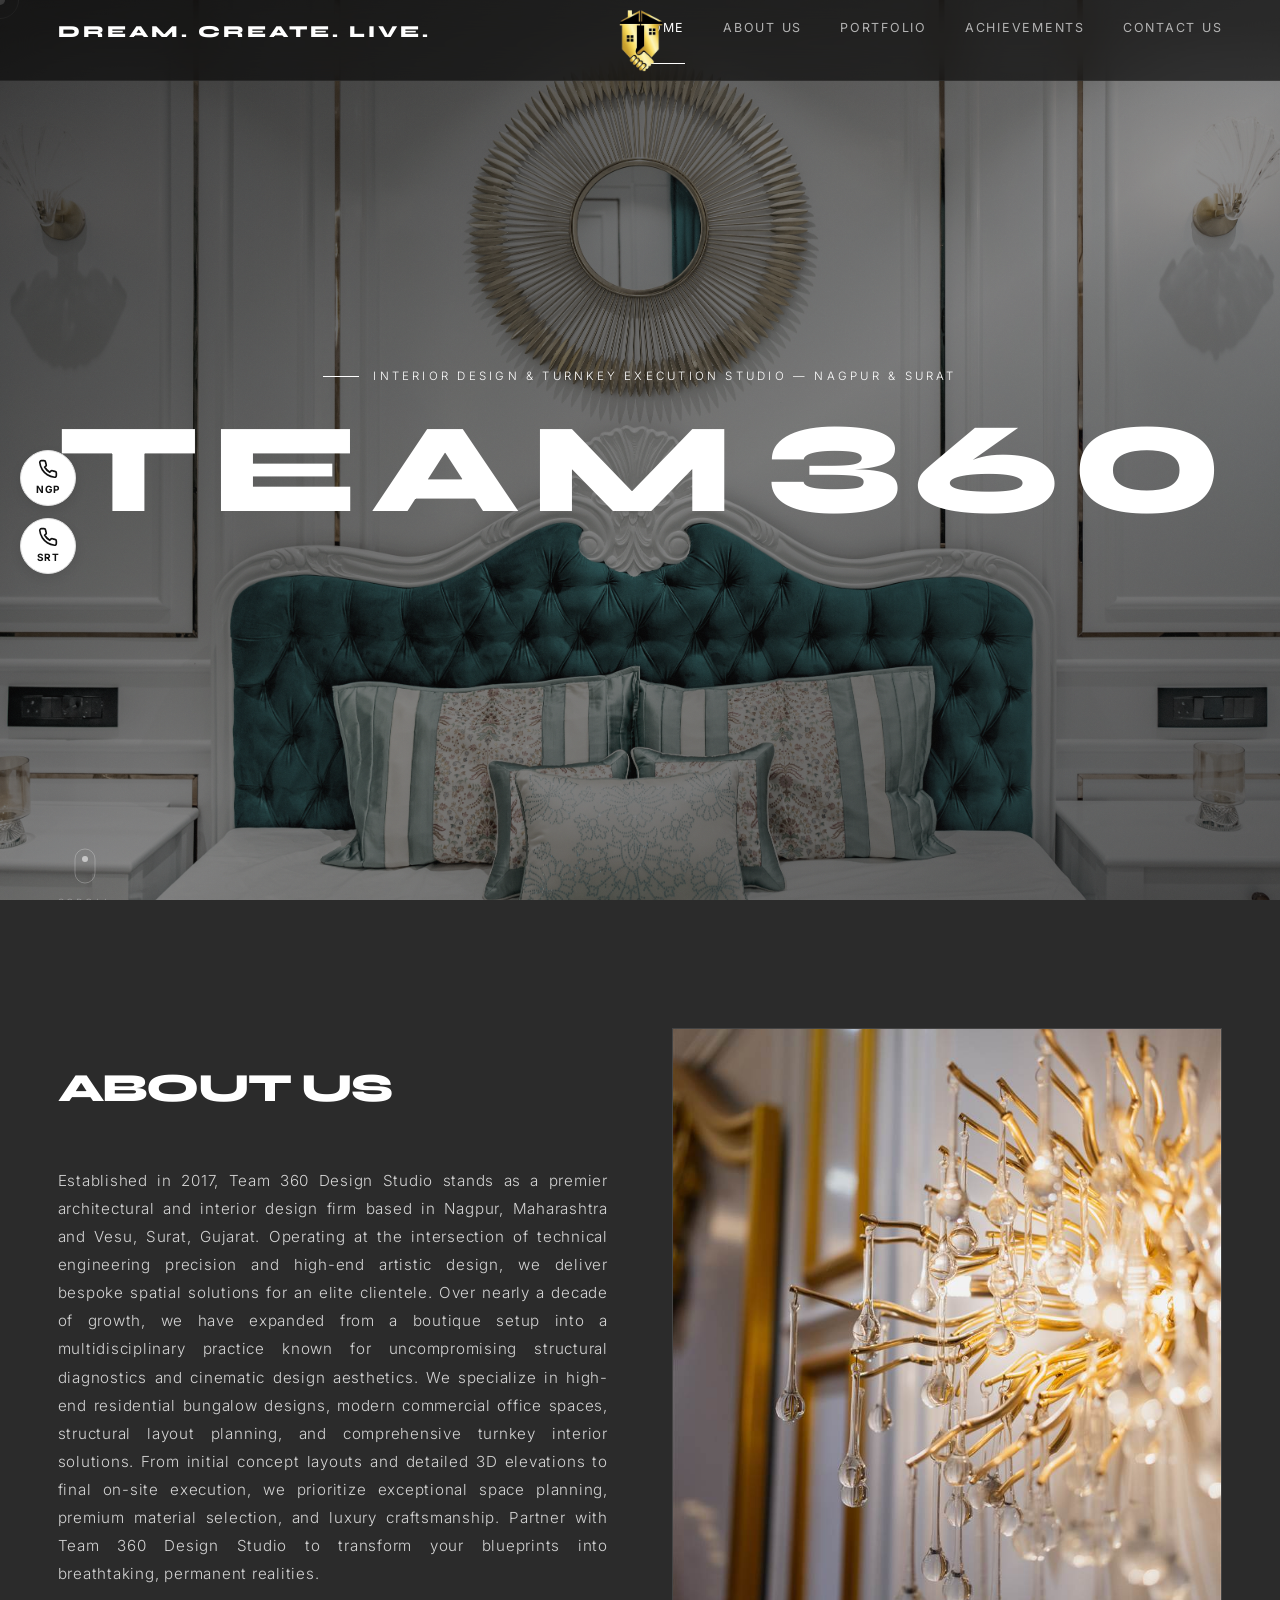
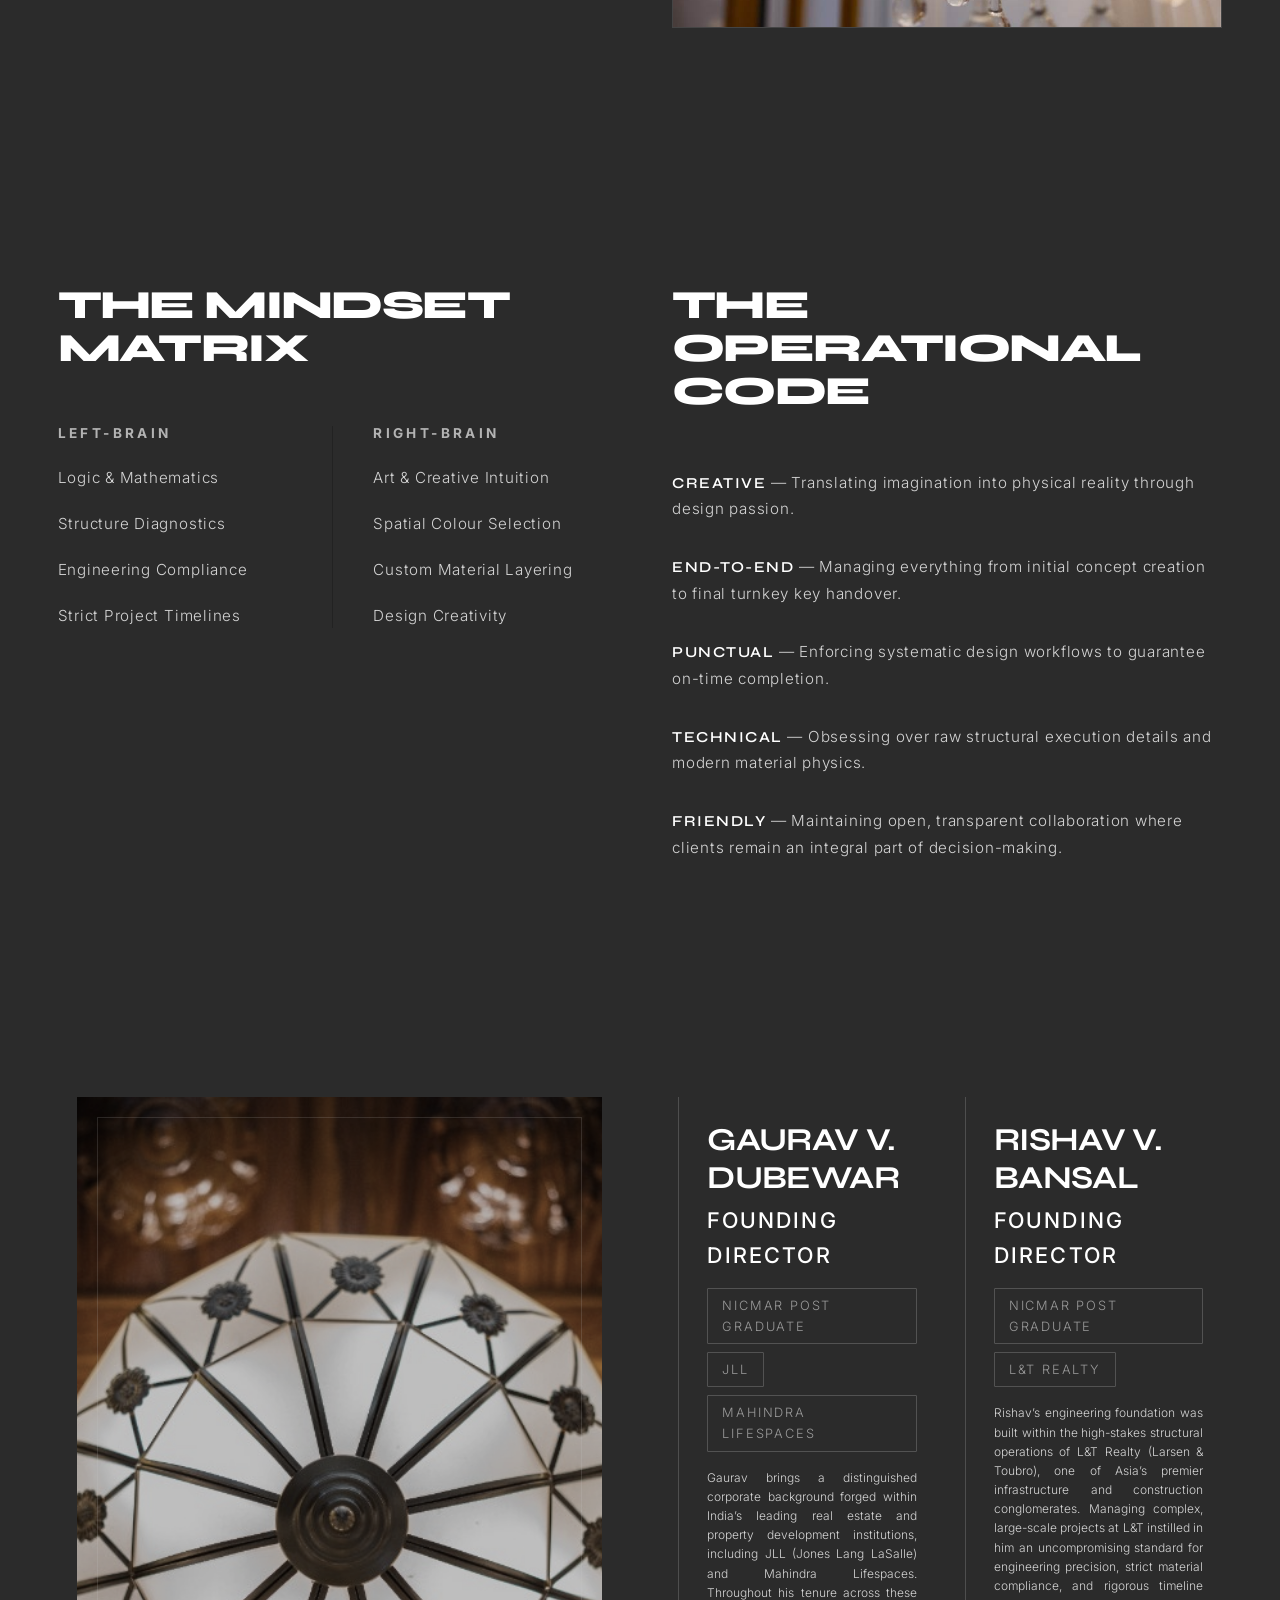
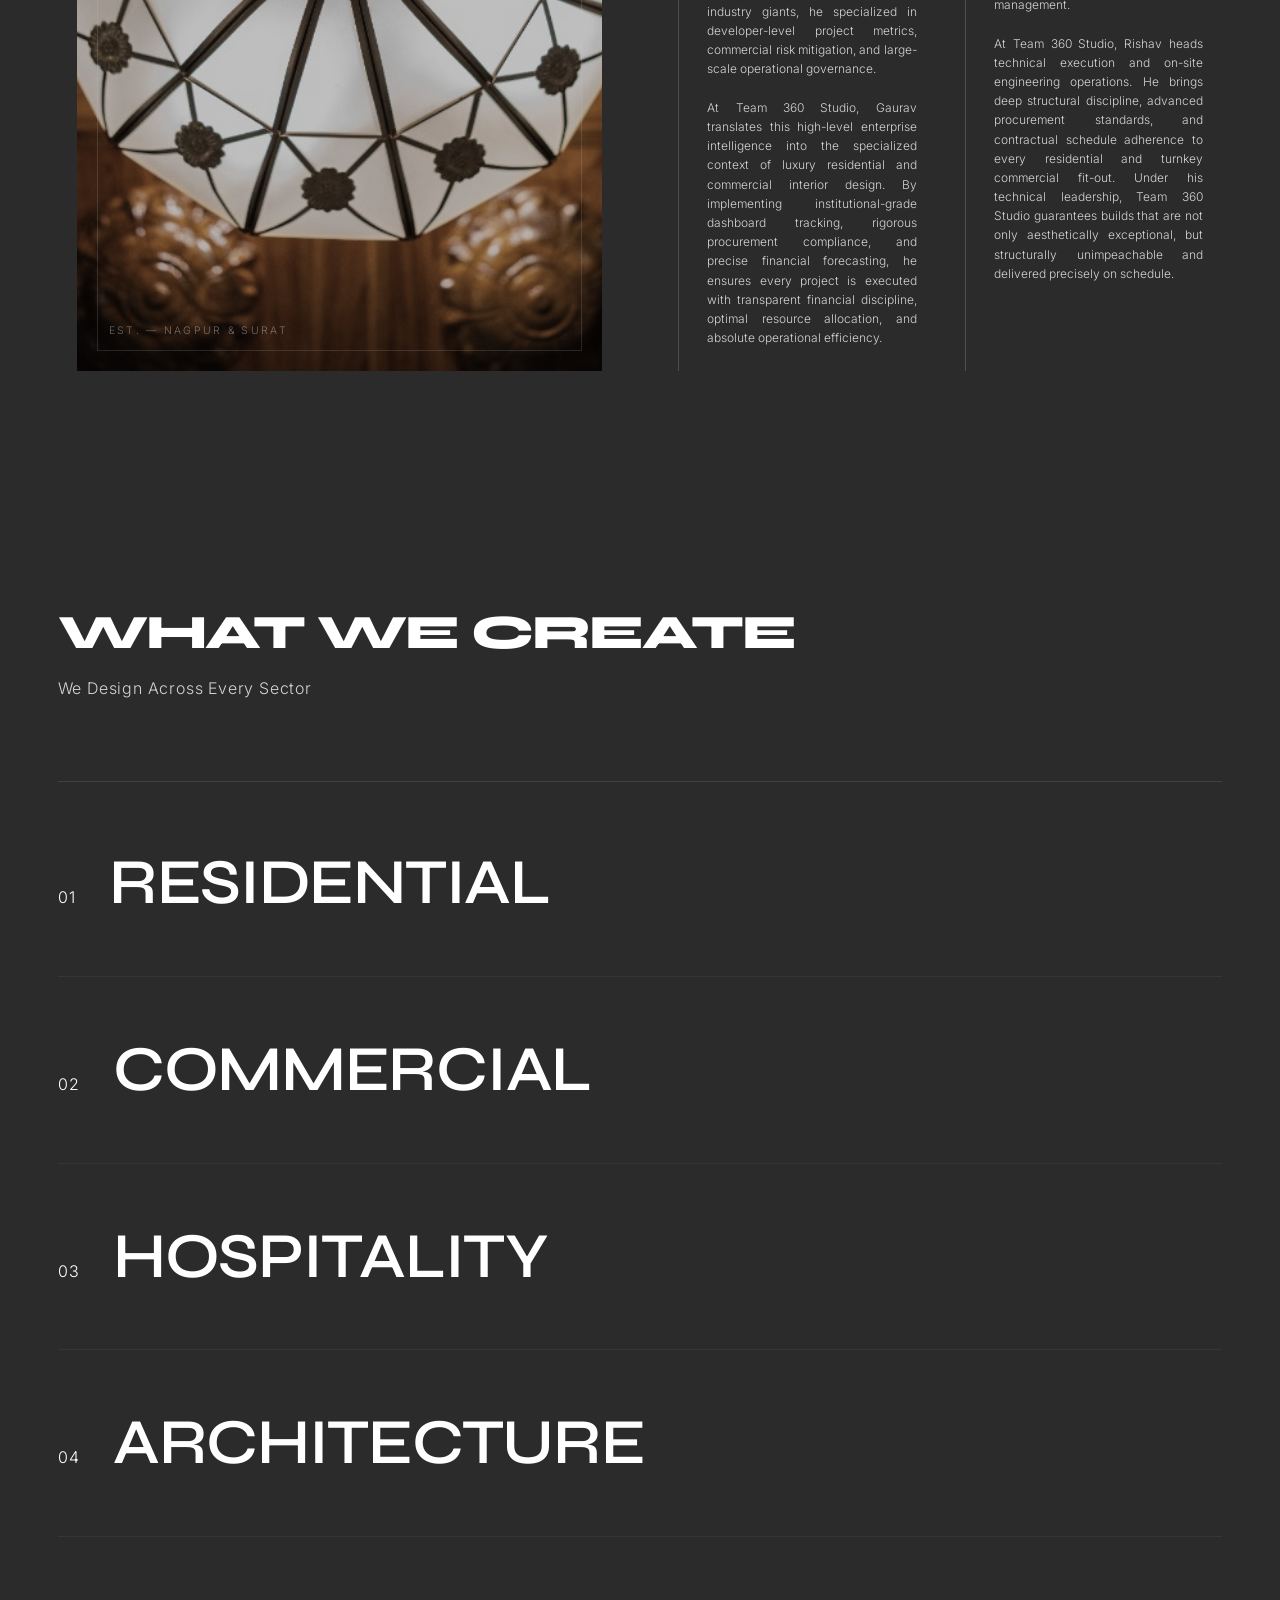
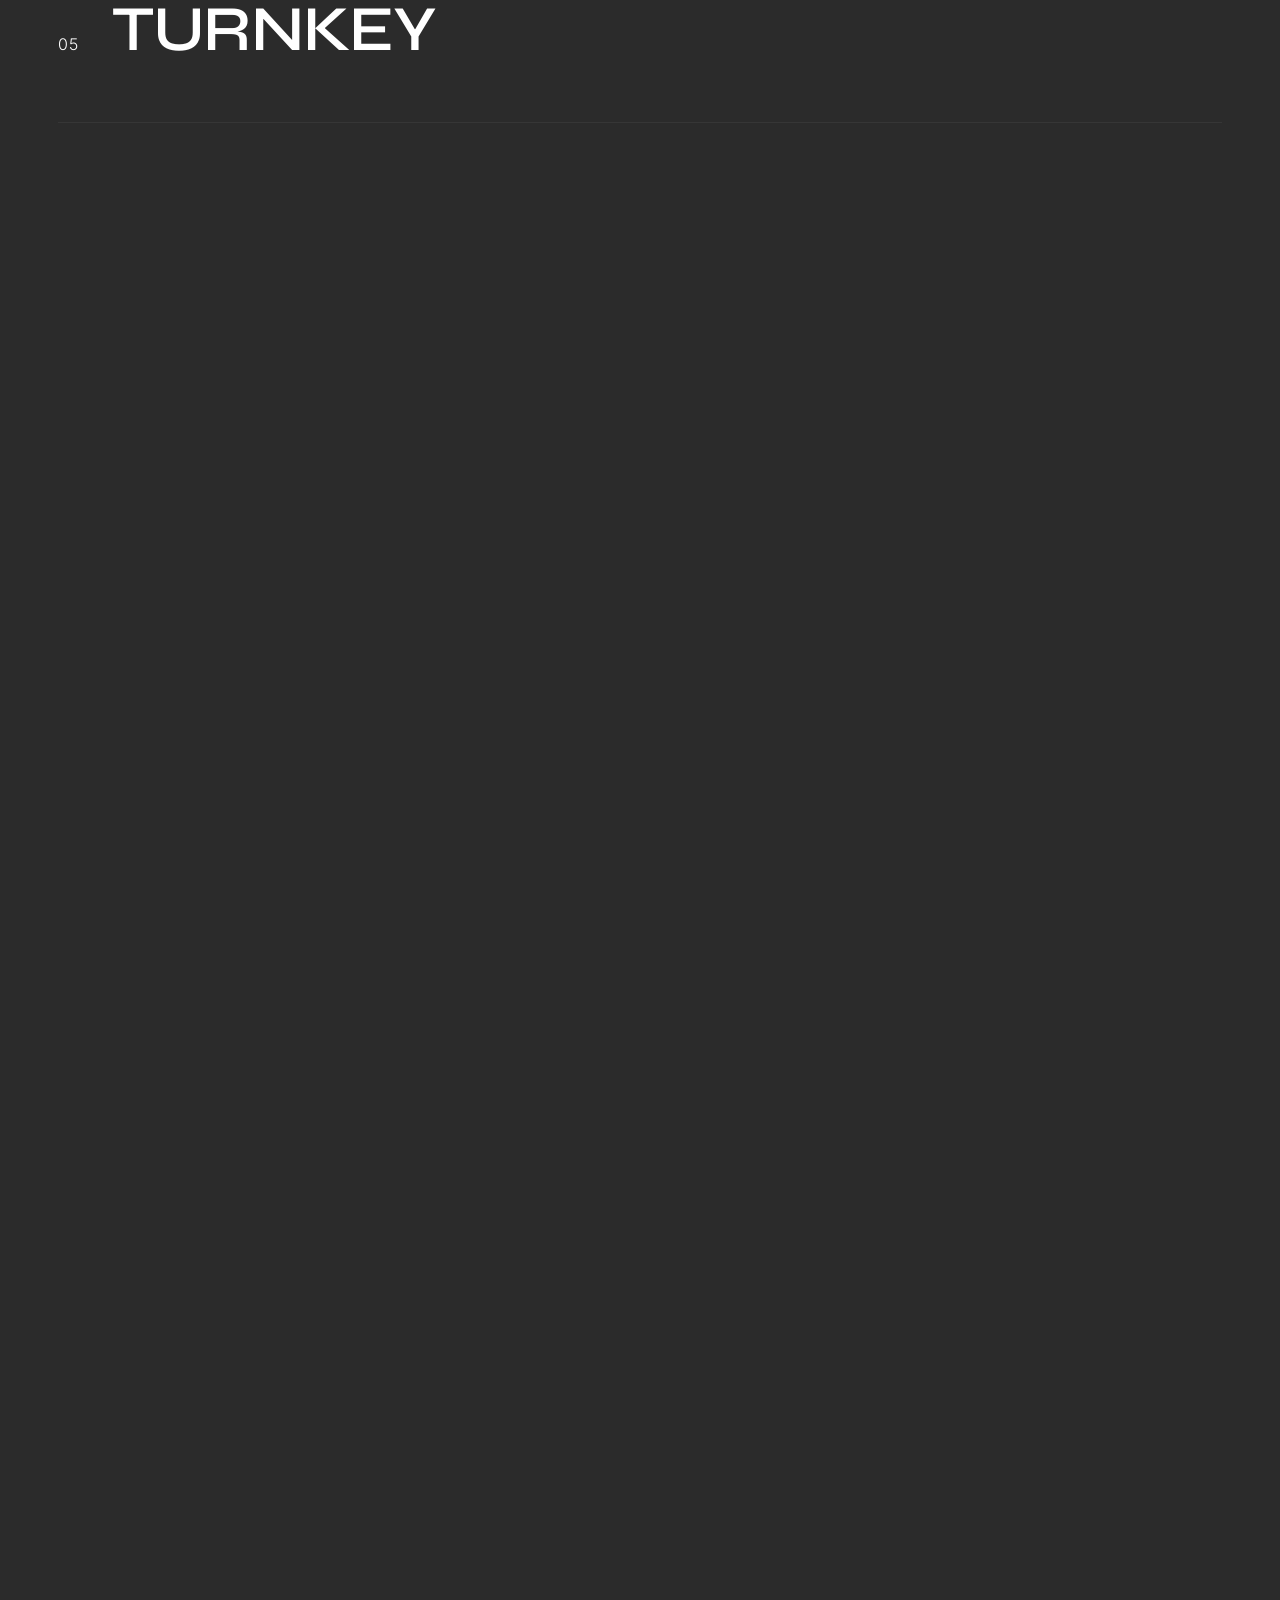
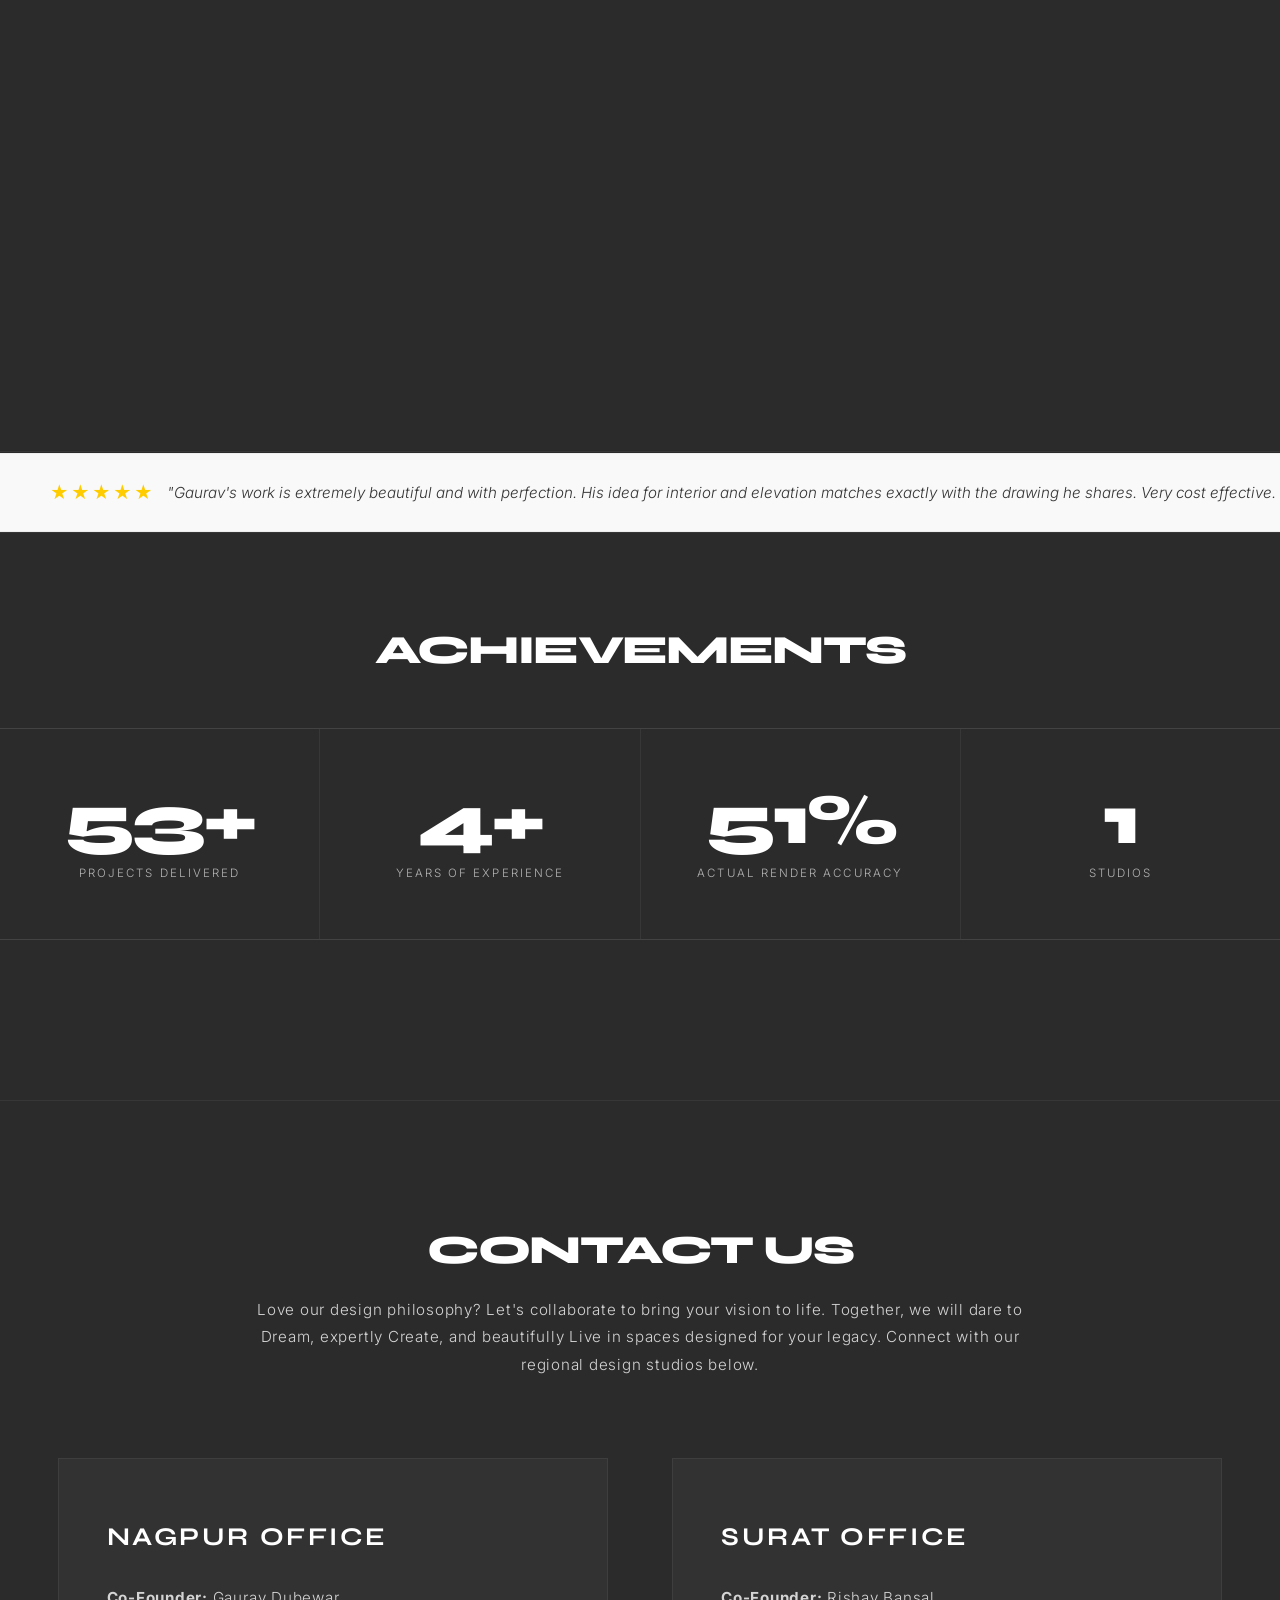
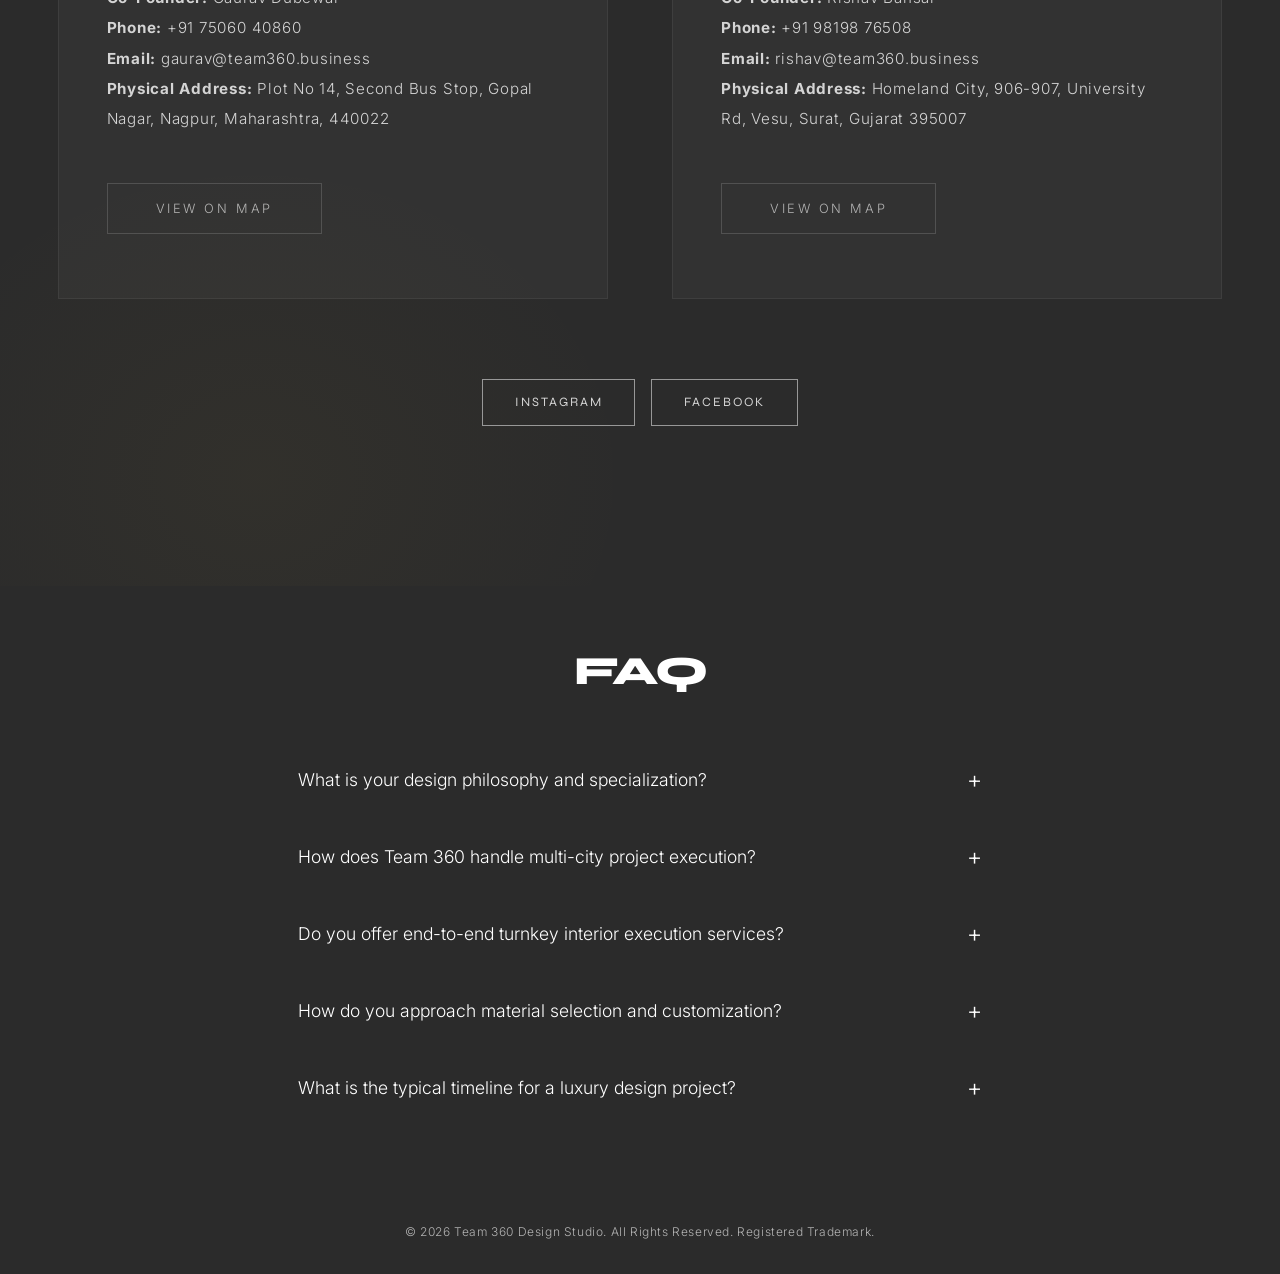
==== commit 34ef6e41: "Update mobile menu options to About Us, Portfolio, and Contact Us" ====
--- a/index.html
+++ b/index.html
@@ -58,9 +58,9 @@
 
 <!-- Mobile Menu Overlay -->
 <div class="mobile-menu" id="mobile-menu" role="dialog" aria-label="Mobile Navigation" aria-modal="true">
-  <a href="#hero" class="mobile-nav-link">Home</a>
   <a href="#about-us-section" class="mobile-nav-link">About Us</a>
-
+  <a href="#portfolio" class="mobile-nav-link">Portfolio</a>
+  <a href="#contact" class="mobile-nav-link">Contact Us</a>
   <div class="mobile-menu-footer">Dream · Create · Live · © 2025 Team 360 Turnkey Projects LLP</div>
 </div>
 
